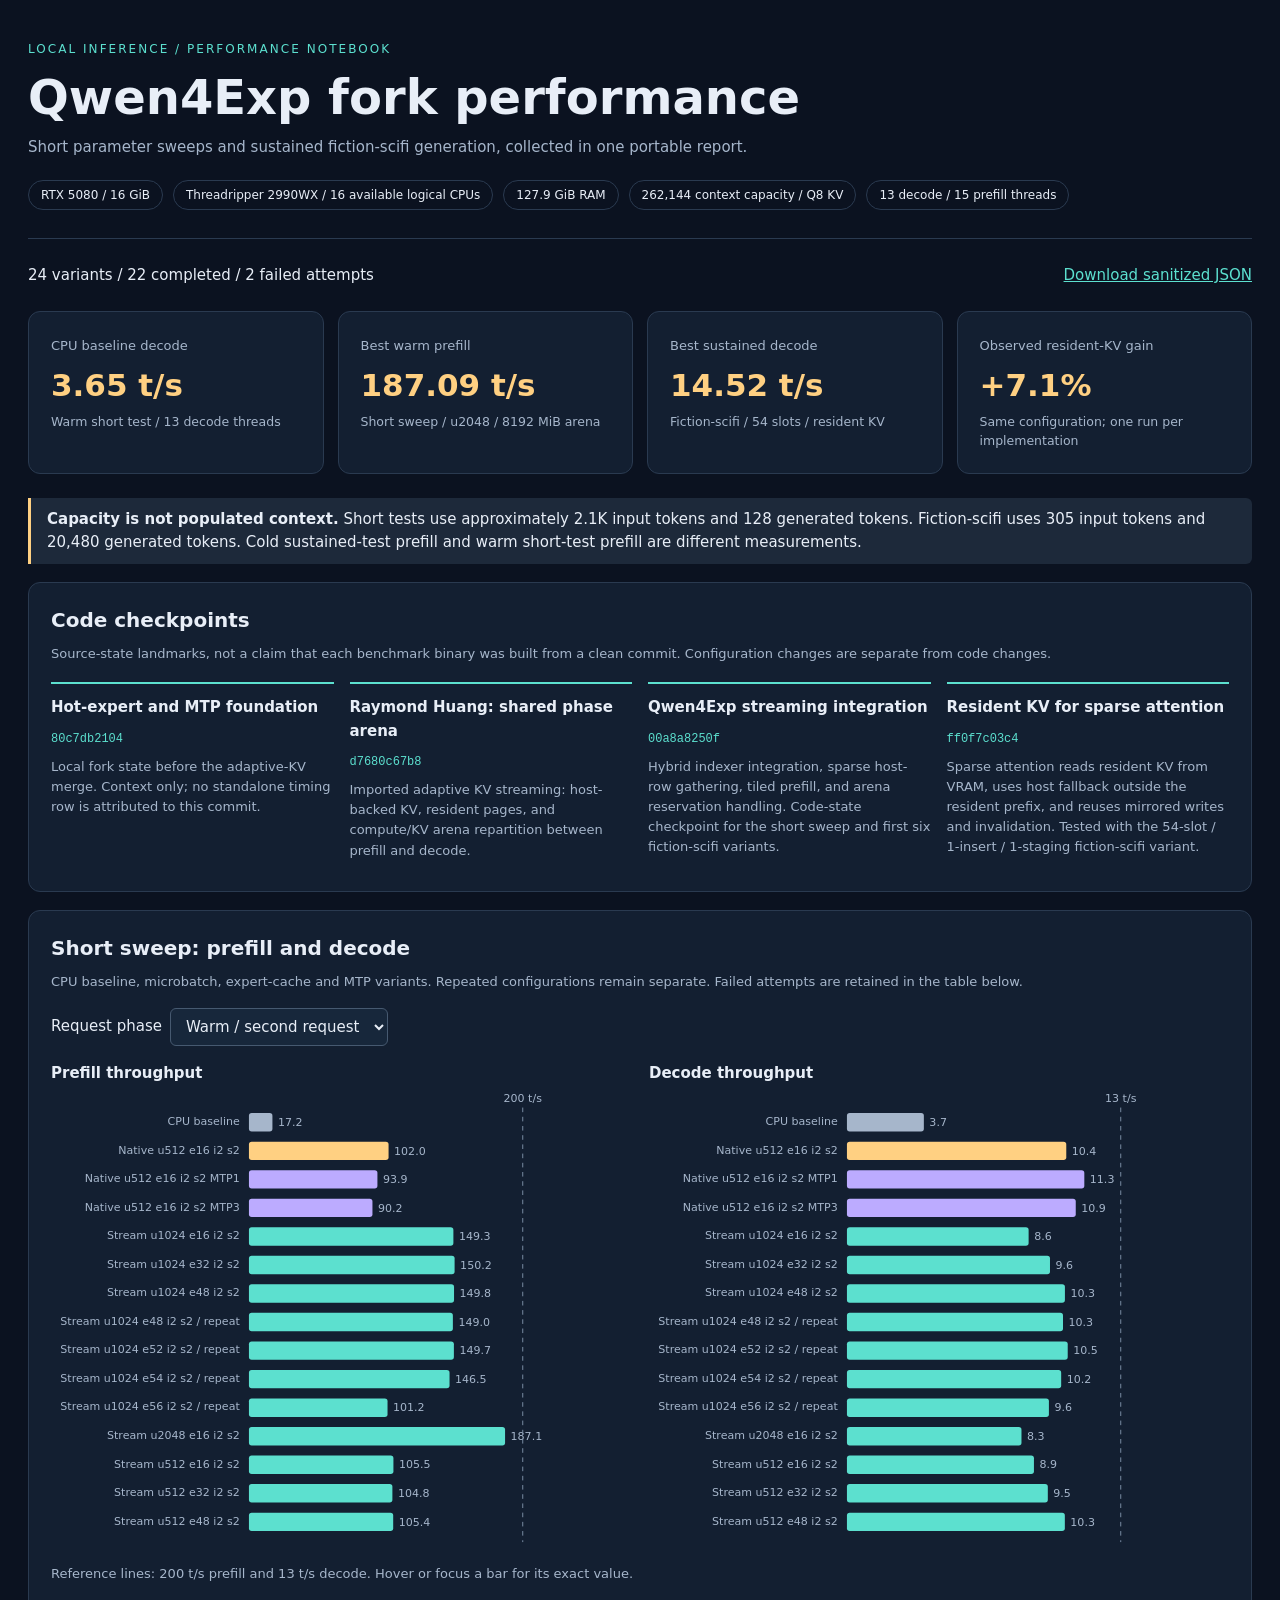
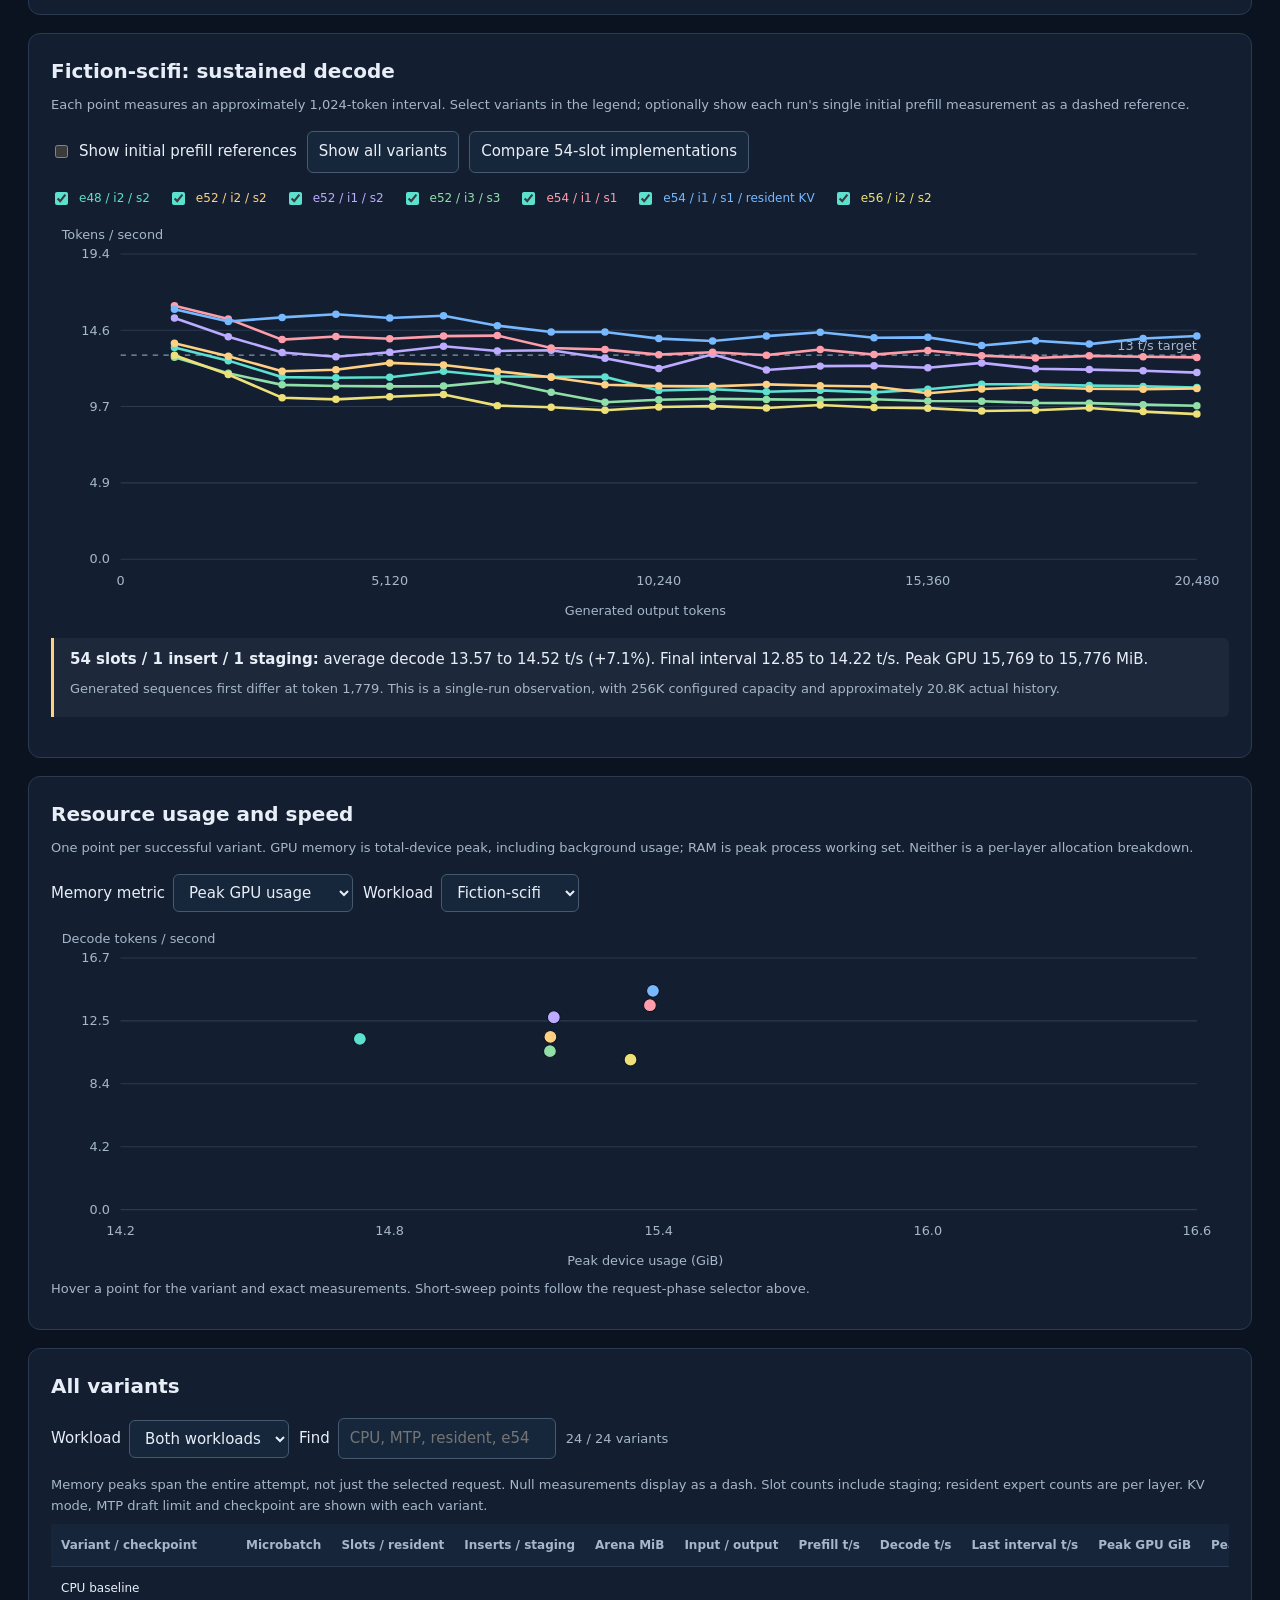
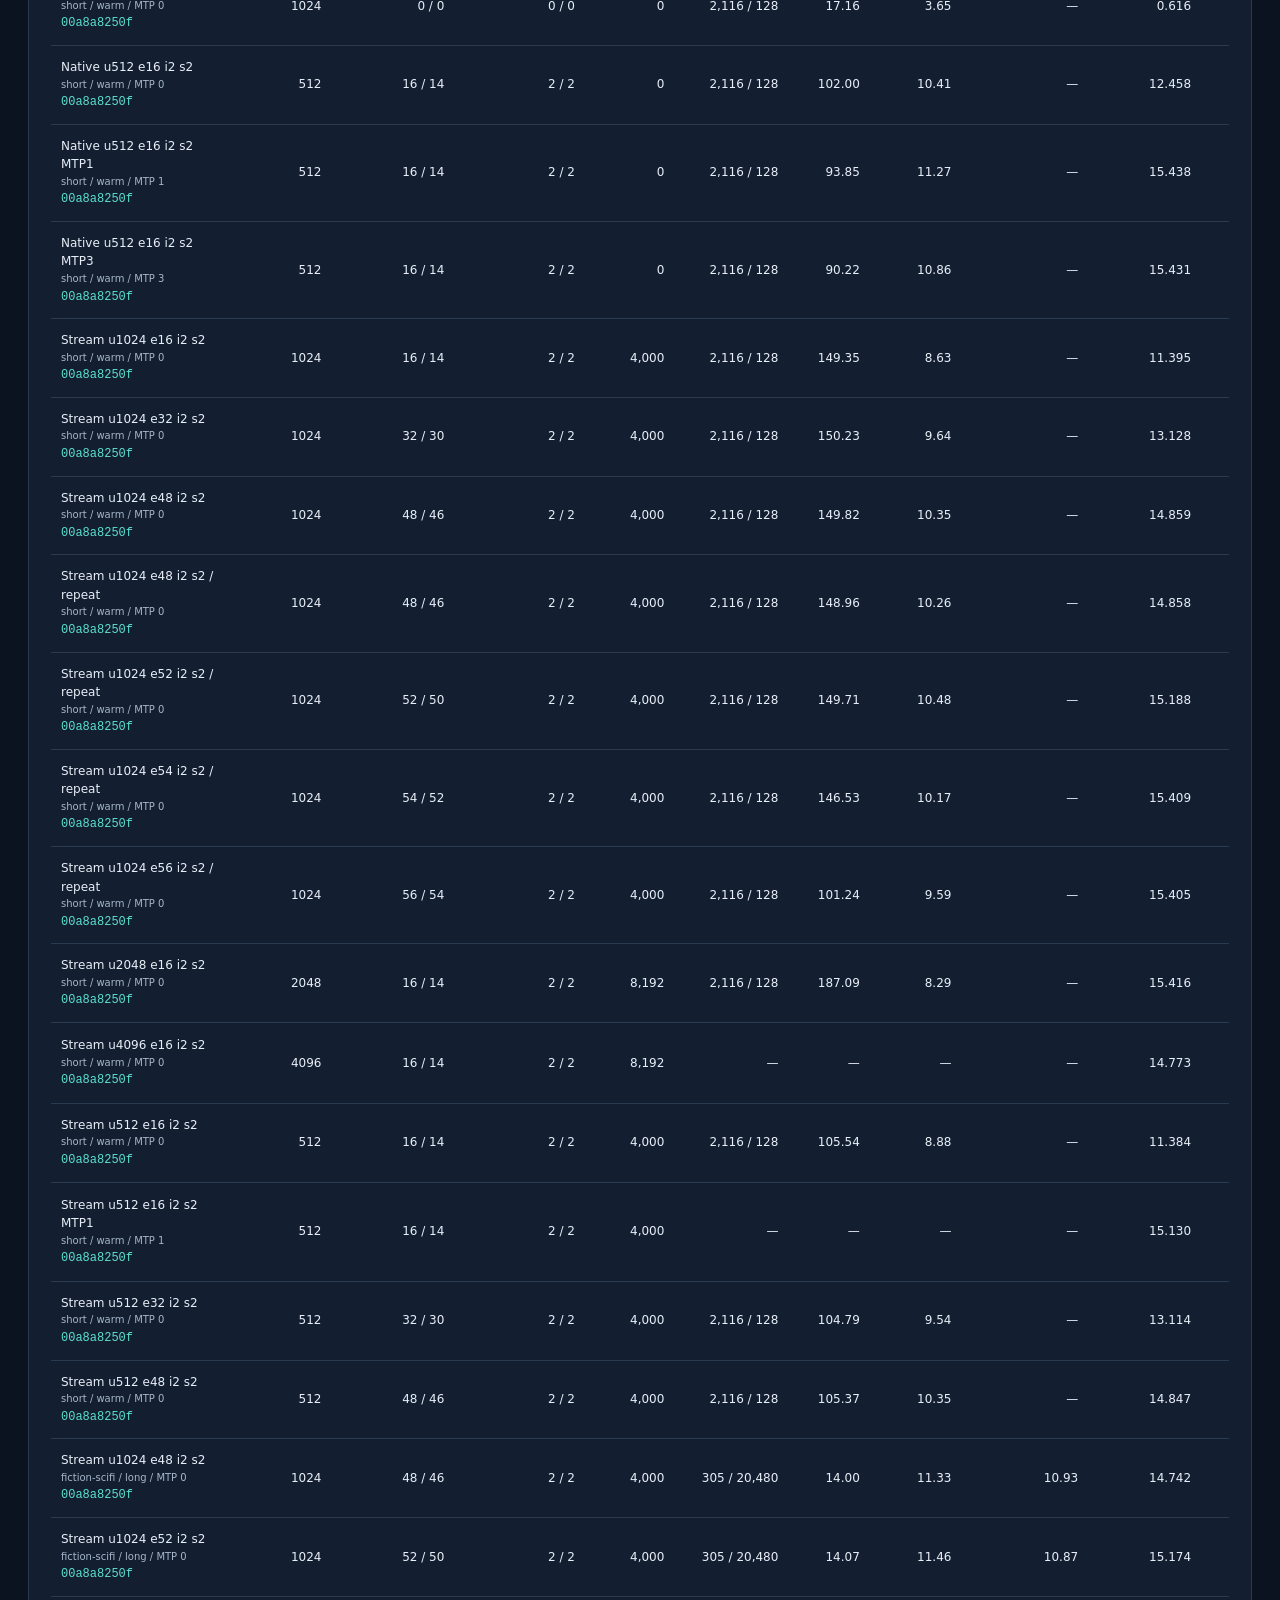
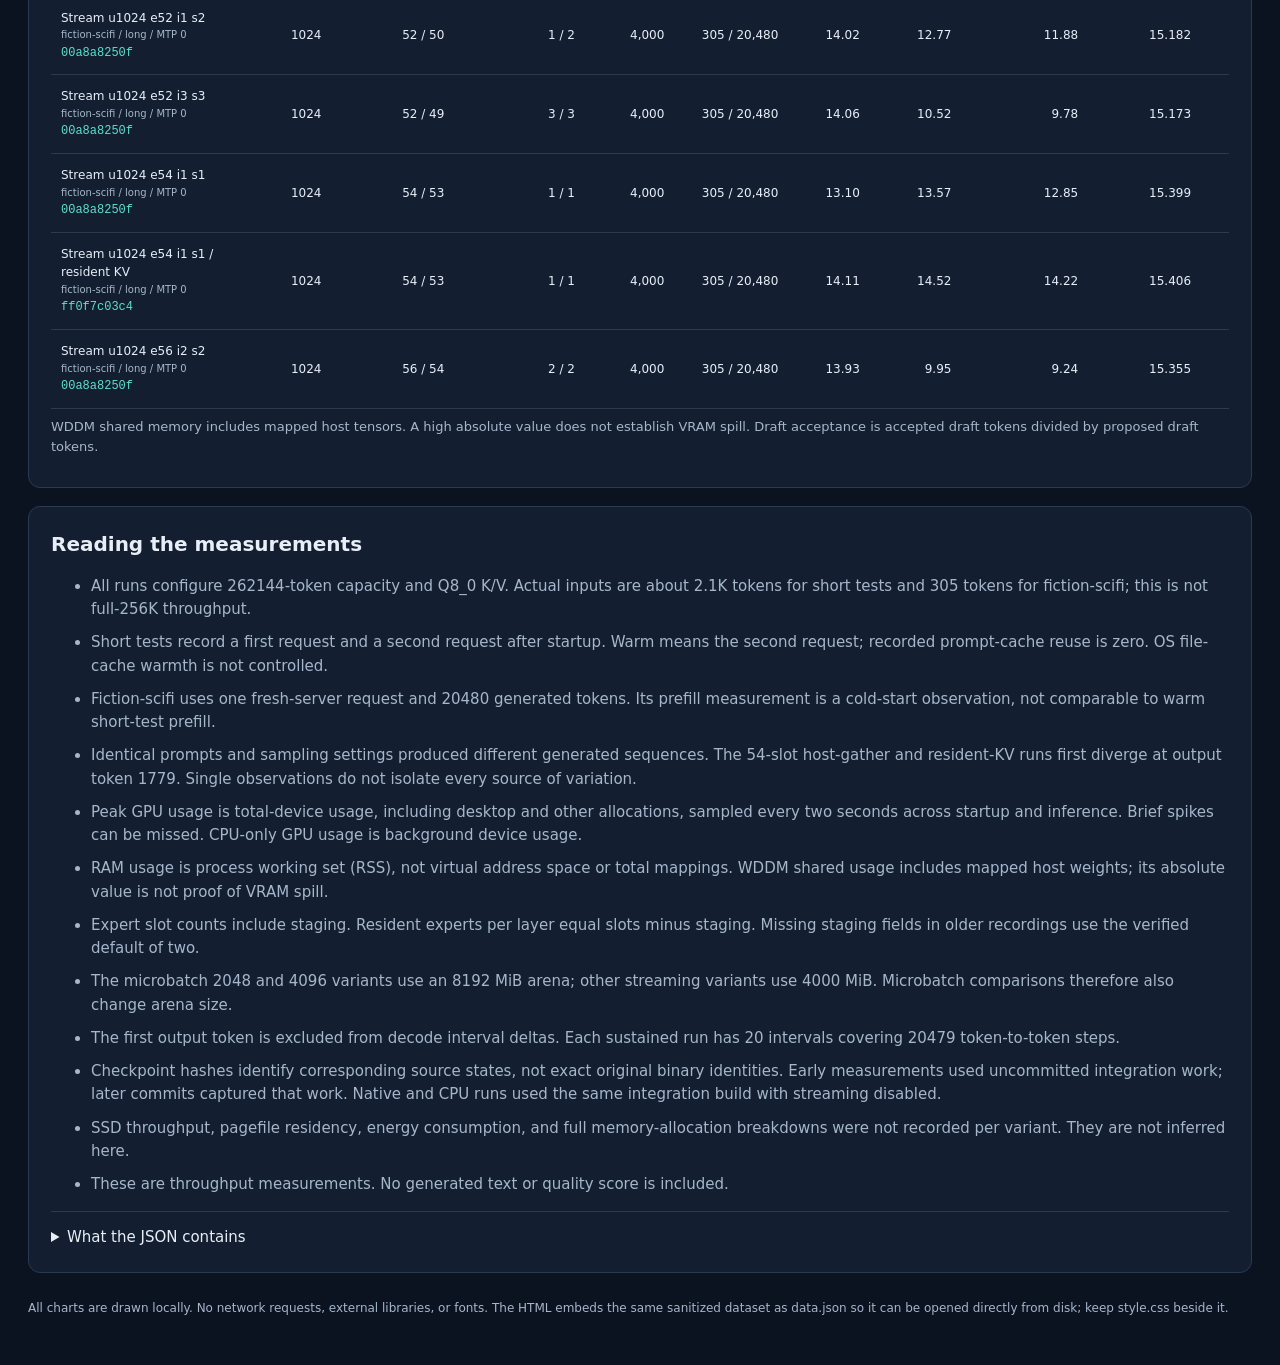
==== fork-test/index.html @ e24d3538 "docs: summarize fork features and benchmark results Document the current startup configuration and f" ====
<!doctype html>
<html lang="en"><head><meta charset="utf-8"><meta name="viewport" content="width=device-width,initial-scale=1"><title>Qwen4Exp | Fork performance</title><link rel="stylesheet" href="style.css"></head>
<body><main>
<header><div class="eyebrow">Local inference / performance notebook</div><h1>Qwen4Exp fork performance</h1><p class="muted">Short parameter sweeps and sustained fiction-scifi generation, collected in one portable report.</p><div class="pills"><span class="pill">RTX 5080 / 16 GiB</span><span class="pill">Threadripper 2990WX / 16 available logical CPUs</span><span class="pill">127.9 GiB RAM</span><span class="pill">262,144 context capacity / Q8 KV</span><span class="pill">13 decode / 15 prefill threads</span></div></header>
<div class="statline"><span id="counts"></span><a href="data.json" download>Download sanitized JSON</a></div>
<div class="cards" id="cards"></div>
<div class="note"><strong>Capacity is not populated context.</strong> Short tests use approximately 2.1K input tokens and 128 generated tokens. Fiction-scifi uses 305 input tokens and 20,480 generated tokens. Cold sustained-test prefill and warm short-test prefill are different measurements.</div>
<section class="panel"><h2>Code checkpoints</h2><p class="caption">Source-state landmarks, not a claim that each benchmark binary was built from a clean commit. Configuration changes are separate from code changes.</p><div class="checkpoint-grid" id="checkpoints"></div></section>
<section class="panel"><h2>Short sweep: prefill and decode</h2><p class="caption">CPU baseline, microbatch, expert-cache and MTP variants. Repeated configurations remain separate. Failed attempts are retained in the table below.</p><div class="toolbar"><label>Request phase <select id="phase"><option value="warm">Warm / second request</option><option value="cold">Cold / first request</option></select></label></div><div class="grid"><div><h3>Prefill throughput</h3><svg id="prefill" class="chart" role="img" aria-label="Short-test prefill throughput"></svg></div><div><h3>Decode throughput</h3><svg id="decode" class="chart" role="img" aria-label="Short-test decode throughput"></svg></div></div><p class="caption">Reference lines: 200 t/s prefill and 13 t/s decode. Hover or focus a bar for its exact value.</p></section>
<section class="panel"><h2>Fiction-scifi: sustained decode</h2><p class="caption">Each point measures an approximately 1,024-token interval. Select variants in the legend; optionally show each run's single initial prefill measurement as a dashed reference.</p><div class="toolbar"><label><input type="checkbox" id="prefillRefs">Show initial prefill references</label><button id="allCurves">Show all variants</button><button id="compareCurves">Compare 54-slot implementations</button></div><div class="legend" id="legend"></div><svg id="sustained" class="chart" viewBox="0 0 1100 370" role="img" aria-label="Decode speed versus generated output tokens"></svg><div class="note" id="improvement"></div></section>
<section class="panel"><h2>Resource usage and speed</h2><p class="caption">One point per successful variant. GPU memory is total-device peak, including background usage; RAM is peak process working set. Neither is a per-layer allocation breakdown.</p><div class="toolbar"><label>Memory metric <select id="memory"><option value="peak_gpu_used_mib">Peak GPU usage</option><option value="peak_process_rss_mib">Peak process RAM</option></select></label><label>Workload <select id="memorySuite"><option value="fiction-scifi">Fiction-scifi</option><option value="short">Short sweep</option></select></label></div><svg id="resources" class="chart" viewBox="0 0 1100 320" role="img" aria-label="Peak memory versus decode speed"></svg><p class="caption">Hover a point for the variant and exact measurements. Short-sweep points follow the request-phase selector above.</p></section>
<section class="panel"><h2>All variants</h2><div class="toolbar"><label>Workload <select id="suite"><option value="all">Both workloads</option><option value="short">Short sweep</option><option value="fiction-scifi">Fiction-scifi</option></select></label><label>Find <input id="search" type="search" placeholder="CPU, MTP, resident, e54..."></label><span id="visibleCount" class="caption"></span></div><p class="caption">Memory peaks span the entire attempt, not just the selected request. Null measurements display as a dash. Slot counts include staging; resident expert counts are per layer. KV mode, MTP draft limit and checkpoint are shown with each variant.</p><div class="table-wrap"><table><thead><tr><th>Variant / checkpoint</th><th>Microbatch</th><th>Slots / resident</th><th>Inserts / staging</th><th>Arena MiB</th><th>Input / output</th><th>Prefill t/s</th><th>Decode t/s</th><th>Last interval t/s</th><th>Peak GPU GiB</th><th>Peak RAM GiB</th><th>Steady shared GiB</th><th>Expert hit %</th><th>Draft accepted %</th><th>Status</th></tr></thead><tbody id="rows"></tbody></table></div><p class="caption">WDDM shared memory includes mapped host tensors. A high absolute value does not establish VRAM spill. Draft acceptance is accepted draft tokens divided by proposed draft tokens.</p></section>
<section class="panel"><h2>Reading the measurements</h2><ul id="notes"></ul><details><summary>What the JSON contains</summary><p class="caption">Hardware and source checkpoints; every recorded variant's numeric configuration; cold, warm and sustained timing summaries; peak and phase-level memory usage; expert-cache and MTP counts; and sustained decode intervals. No commands, filesystem paths, logs, prompts, model output, or raw event streams are included.</p></details></section>
<footer>All charts are drawn locally. No network requests, external libraries, or fonts. The HTML embeds the same sanitized dataset as data.json so it can be opened directly from disk; keep style.css beside it.</footer>
</main><script id="data" type="application/json">{
  "schema_version": 1,
  "title": "Qwen4Exp fork performance",
  "hardware": {
    "gpu": "NVIDIA GeForce RTX 5080",
    "gpu_vram_gib": 16,
    "cpu": "AMD Ryzen Threadripper 2990WX",
    "available_logical_cpus": 16,
    "ram_gib": 127.9,
    "os": "Windows",
    "model": "Qwen3.8-Flash-Next-176B-A6B",
    "weights": "IQ4_XS",
    "mtp_weights": "Q8_0"
  },
  "checkpoints": [
    {
      "id": "foundation",
      "title": "Hot-expert and MTP foundation",
      "hash": "80c7db2104d93b93b64ff20a397bcbacc2929a36",
      "detail": "Local fork state before the adaptive-KV merge. Context only; no standalone timing row is attributed to this commit."
    },
    {
      "id": "raymond",
      "title": "Raymond Huang: shared phase arena",
      "hash": "d7680c67b89f7cd4e3069b4bc2f26747aa588e3d",
      "detail": "Imported adaptive KV streaming: host-backed KV, resident pages, and compute/KV arena repartition between prefill and decode."
    },
    {
      "id": "integration",
      "title": "Qwen4Exp streaming integration",
      "hash": "00a8a8250fc1d2af89a8478211733c8d79d97923",
      "detail": "Hybrid indexer integration, sparse host-row gathering, tiled prefill, and arena reservation handling. Code-state checkpoint for the short sweep and first six fiction-scifi variants."
    },
    {
      "id": "resident",
      "title": "Resident KV for sparse attention",
      "hash": "ff0f7c03c471f61607aa1af47ab1b46b4d673af5",
      "detail": "Sparse attention reads resident KV from VRAM, uses host fallback outside the resident prefix, and reuses mirrored writes and invalidation. Tested with the 54-slot / 1-insert / 1-staging fiction-scifi variant."
    }
  ],
  "notes": [
    "All runs configure 262144-token capacity and Q8_0 K/V. Actual inputs are about 2.1K tokens for short tests and 305 tokens for fiction-scifi; this is not full-256K throughput.",
    "Short tests record a first request and a second request after startup. Warm means the second request; recorded prompt-cache reuse is zero. OS file-cache warmth is not controlled.",
    "Fiction-scifi uses one fresh-server request and 20480 generated tokens. Its prefill measurement is a cold-start observation, not comparable to warm short-test prefill.",
    "Identical prompts and sampling settings produced different generated sequences. The 54-slot host-gather and resident-KV runs first diverge at output token 1779. Single observations do not isolate every source of variation.",
    "Peak GPU usage is total-device usage, including desktop and other allocations, sampled every two seconds across startup and inference. Brief spikes can be missed. CPU-only GPU usage is background device usage.",
    "RAM usage is process working set (RSS), not virtual address space or total mappings. WDDM shared usage includes mapped host weights; its absolute value is not proof of VRAM spill.",
    "Expert slot counts include staging. Resident experts per layer equal slots minus staging. Missing staging fields in older recordings use the verified default of two.",
    "The microbatch 2048 and 4096 variants use an 8192 MiB arena; other streaming variants use 4000 MiB. Microbatch comparisons therefore also change arena size.",
    "The first output token is excluded from decode interval deltas. Each sustained run has 20 intervals covering 20479 token-to-token steps.",
    "Checkpoint hashes identify corresponding source states, not exact original binary identities. Early measurements used uncommitted integration work; later commits captured that work. Native and CPU runs used the same integration build with streaming disabled.",
    "SSD throughput, pagefile residency, energy consumption, and full memory-allocation breakdowns were not recorded per variant. They are not inferred here.",
    "These are throughput measurements. No generated text or quality score is included."
  ],
  "cases": [
    {
      "id": "cpu-u1024",
      "suite": "short",
      "status": "ok",
      "checkpoint": "integration",
      "config": {
        "context": 262144,
        "cache_k": "q8_0",
        "cache_v": "q8_0",
        "microbatch": 1024,
        "batch": 8138,
        "expert_slots": 0,
        "expert_inserts": 2,
        "arena_mib": 0,
        "mtp_tokens": 0,
        "cpu_only": true,
        "threads": 13,
        "threads_batch": 15,
        "checkpoints": 32,
        "kv_mode": "cpu",
        "expert_staging": 0,
        "resident_experts": 0,
        "sparse_resident_kv": false
      },
      "measurements": [
        {
          "phase": "cold",
          "cache_n": 0,
          "prompt_n": 2117,
          "prompt_ms": 123128.03,
          "prompt_per_second": 17.193485512600176,
          "predicted_n": 128,
          "predicted_ms": 35592.759,
          "predicted_per_second": 3.568141486306246
        },
        {
          "phase": "warm",
          "cache_n": 0,
          "prompt_n": 2116,
          "prompt_ms": 123329.269,
          "prompt_per_second": 17.157322160078643,
          "predicted_n": 128,
          "predicted_ms": 34775.592,
          "predicted_per_second": 3.651986715280074
        }
      ],
      "usage": {
        "peak_gpu_used_mib": 631,
        "peak_process_rss_mib": 79520.2,
        "peak_wddm_dedicated_mib": null,
        "peak_wddm_shared_mib": null,
        "memory_sampling_seconds": 2,
        "startup_seconds": 29.59,
        "elapsed_seconds": 351.16,
        "memory_samples": 168,
        "minimum_system_available_ram_mib": 43139.2,
        "steady_wddm_shared_mib": null,
        "phase_peaks": {
          "cold": {
            "gpu_used_mib": 631,
            "process_rss_mib": 76624.6
          },
          "startup": {
            "gpu_used_mib": 629,
            "process_rss_mib": 47568.0
          },
          "warm": {
            "gpu_used_mib": 631,
            "process_rss_mib": 79520.2
          }
        }
      },
      "expert_cache": null,
      "decode_intervals": []
    },
    {
      "id": "native-u512-e16-mtp0",
      "suite": "short",
      "status": "ok",
      "checkpoint": "integration",
      "config": {
        "context": 262144,
        "cache_k": "q8_0",
        "cache_v": "q8_0",
        "microbatch": 512,
        "batch": 8138,
        "expert_slots": 16,
        "expert_inserts": 2,
        "arena_mib": 0,
        "mtp_tokens": 0,
        "cpu_only": false,
        "threads": 13,
        "threads_batch": 15,
        "checkpoints": 32,
        "kv_mode": "native",
        "expert_staging": 2,
        "resident_experts": 14,
        "sparse_resident_kv": false
      },
      "measurements": [
        {
          "phase": "cold",
          "cache_n": 0,
          "prompt_n": 2117,
          "prompt_ms": 37198.232,
          "prompt_per_second": 56.91130696749243,
          "predicted_n": 128,
          "predicted_ms": 12232.739,
          "predicted_per_second": 10.381975778278274
        },
        {
          "phase": "warm",
          "cache_n": 0,
          "prompt_n": 2116,
          "prompt_ms": 20745.658,
          "prompt_per_second": 101.9972468455809,
          "predicted_n": 128,
          "predicted_ms": 12195.174,
          "predicted_per_second": 10.413955553237697
        }
      ],
      "usage": {
        "peak_gpu_used_mib": 12757,
        "peak_process_rss_mib": 63184.2,
        "peak_wddm_dedicated_mib": null,
        "peak_wddm_shared_mib": null,
        "memory_sampling_seconds": 2,
        "startup_seconds": 46.75,
        "elapsed_seconds": 134.02,
        "memory_samples": 63,
        "minimum_system_available_ram_mib": 59393.5,
        "steady_wddm_shared_mib": null,
        "phase_peaks": {
          "cold": {
            "gpu_used_mib": 12755,
            "process_rss_mib": 62805.5
          },
          "startup": {
            "gpu_used_mib": 8920,
            "process_rss_mib": 61611.6
          },
          "warm": {
            "gpu_used_mib": 12757,
            "process_rss_mib": 63184.2
          }
        }
      },
      "expert_cache": null,
      "decode_intervals": []
    },
    {
      "id": "native-u512-e16-mtp1",
      "suite": "short",
      "status": "ok",
      "checkpoint": "integration",
      "config": {
        "context": 262144,
        "cache_k": "q8_0",
        "cache_v": "q8_0",
        "microbatch": 512,
        "batch": 8138,
        "expert_slots": 16,
        "expert_inserts": 2,
        "arena_mib": 0,
        "mtp_tokens": 1,
        "cpu_only": false,
        "threads": 13,
        "threads_batch": 15,
        "checkpoints": 32,
        "kv_mode": "native",
        "expert_staging": 2,
        "resident_experts": 14,
        "sparse_resident_kv": false
      },
      "measurements": [
        {
          "phase": "cold",
          "cache_n": 0,
          "prompt_n": 2117,
          "prompt_ms": 40148.122,
          "prompt_per_second": 52.72973913947954,
          "predicted_n": 128,
          "predicted_ms": 11521.542,
          "predicted_per_second": 11.022830103817702,
          "draft_n": 67,
          "draft_n_accepted": 59
        },
        {
          "phase": "warm",
          "cache_n": 0,
          "prompt_n": 2116,
          "prompt_ms": 22546.369,
          "prompt_per_second": 93.85103206640503,
          "predicted_n": 128,
          "predicted_ms": 11268.043,
          "predicted_per_second": 11.270812509323935,
          "draft_n": 68,
          "draft_n_accepted": 58
        }
      ],
      "usage": {
        "peak_gpu_used_mib": 15809,
        "peak_process_rss_mib": 67585.2,
        "peak_wddm_dedicated_mib": null,
        "peak_wddm_shared_mib": null,
        "memory_sampling_seconds": 2,
        "startup_seconds": 56.64,
        "elapsed_seconds": 147.66,
        "memory_samples": 70,
        "minimum_system_available_ram_mib": 54964.6,
        "steady_wddm_shared_mib": null,
        "phase_peaks": {
          "cold": {
            "gpu_used_mib": 15807,
            "process_rss_mib": 67201.2
          },
          "startup": {
            "gpu_used_mib": 15764,
            "process_rss_mib": 66118.2
          },
          "warm": {
            "gpu_used_mib": 15809,
            "process_rss_mib": 67585.2
          }
        }
      },
      "expert_cache": null,
      "decode_intervals": []
    },
    {
      "id": "native-u512-e16-mtp3",
      "suite": "short",
      "status": "ok",
      "checkpoint": "integration",
      "config": {
        "context": 262144,
        "cache_k": "q8_0",
        "cache_v": "q8_0",
        "microbatch": 512,
        "batch": 8138,
        "expert_slots": 16,
        "expert_inserts": 2,
        "arena_mib": 0,
        "mtp_tokens": 3,
        "cpu_only": false,
        "threads": 13,
        "threads_batch": 15,
        "checkpoints": 32,
        "kv_mode": "native",
        "expert_staging": 2,
        "resident_experts": 14,
        "sparse_resident_kv": false
      },
      "measurements": [
        {
          "phase": "cold",
          "cache_n": 0,
          "prompt_n": 2117,
          "prompt_ms": 40012.828,
          "prompt_per_second": 52.90803239401124,
          "predicted_n": 128,
          "predicted_ms": 11146.289,
          "predicted_per_second": 11.393926714083943,
          "draft_n": 116,
          "draft_n_accepted": 88
        },
        {
          "phase": "warm",
          "cache_n": 0,
          "prompt_n": 2116,
          "prompt_ms": 23453.579,
          "prompt_per_second": 90.22077184893614,
          "predicted_n": 128,
          "predicted_ms": 11690.034,
          "predicted_per_second": 10.863954715615026,
          "draft_n": 125,
          "draft_n_accepted": 85
        }
      ],
      "usage": {
        "peak_gpu_used_mib": 15801,
        "peak_process_rss_mib": 67879.9,
        "peak_wddm_dedicated_mib": null,
        "peak_wddm_shared_mib": null,
        "memory_sampling_seconds": 2,
        "startup_seconds": 63.78,
        "elapsed_seconds": 157.52,
        "memory_samples": 74,
        "minimum_system_available_ram_mib": 54711.5,
        "steady_wddm_shared_mib": null,
        "phase_peaks": {
          "cold": {
            "gpu_used_mib": 15801,
            "process_rss_mib": 67475.3
          },
          "startup": {
            "gpu_used_mib": 15755,
            "process_rss_mib": 65899.0
          },
          "warm": {
            "gpu_used_mib": 15801,
            "process_rss_mib": 67879.9
          }
        }
      },
      "expert_cache": null,
      "decode_intervals": []
    },
    {
      "id": "stream-u1024-e16",
      "suite": "short",
      "status": "ok",
      "checkpoint": "integration",
      "config": {
        "context": 262144,
        "cache_k": "q8_0",
        "cache_v": "q8_0",
        "microbatch": 1024,
        "batch": 8138,
        "expert_slots": 16,
        "expert_inserts": 2,
        "arena_mib": 4000,
        "mtp_tokens": 0,
        "cpu_only": false,
        "threads": 13,
        "threads_batch": 15,
        "checkpoints": 32,
        "kv_mode": "streaming",
        "expert_staging": 2,
        "resident_experts": 14,
        "sparse_resident_kv": false
      },
      "measurements": [
        {
          "phase": "cold",
          "cache_n": 0,
          "prompt_n": 2117,
          "prompt_ms": 29776.088,
          "prompt_per_second": 71.09731808960264,
          "predicted_n": 128,
          "predicted_ms": 14364.241,
          "predicted_per_second": 8.841399973726423
        },
        {
          "phase": "warm",
          "cache_n": 0,
          "prompt_n": 2116,
          "prompt_ms": 14168.5,
          "prompt_per_second": 149.34537883332746,
          "predicted_n": 128,
          "predicted_ms": 14722.147,
          "predicted_per_second": 8.626459170663082
        }
      ],
      "usage": {
        "peak_gpu_used_mib": 11668,
        "peak_process_rss_mib": 66724.3,
        "peak_wddm_dedicated_mib": null,
        "peak_wddm_shared_mib": null,
        "memory_sampling_seconds": 2,
        "startup_seconds": 49.67,
        "elapsed_seconds": 128.19,
        "memory_samples": 60,
        "minimum_system_available_ram_mib": 55902.4,
        "steady_wddm_shared_mib": null,
        "phase_peaks": {
          "cold": {
            "gpu_used_mib": 11666,
            "process_rss_mib": 66288.3
          },
          "startup": {
            "gpu_used_mib": 11532,
            "process_rss_mib": 65851.7
          },
          "warm": {
            "gpu_used_mib": 11668,
            "process_rss_mib": 66724.3
          }
        }
      },
      "expert_cache": null,
      "decode_intervals": []
    },
    {
      "id": "stream-u1024-e32",
      "suite": "short",
      "status": "ok",
      "checkpoint": "integration",
      "config": {
        "context": 262144,
        "cache_k": "q8_0",
        "cache_v": "q8_0",
        "microbatch": 1024,
        "batch": 8138,
        "expert_slots": 32,
        "expert_inserts": 2,
        "arena_mib": 4000,
        "mtp_tokens": 0,
        "cpu_only": false,
        "threads": 13,
        "threads_batch": 15,
        "checkpoints": 32,
        "kv_mode": "streaming",
        "expert_staging": 2,
        "resident_experts": 30,
        "sparse_resident_kv": false
      },
      "measurements": [
        {
          "phase": "cold",
          "cache_n": 0,
          "prompt_n": 2117,
          "prompt_ms": 29675.725,
          "prompt_per_second": 71.33776849596767,
          "predicted_n": 128,
          "predicted_ms": 13719.069,
          "predicted_per_second": 9.257187933087879
        },
        {
          "phase": "warm",
          "cache_n": 0,
          "prompt_n": 2116,
          "prompt_ms": 14085.149,
          "prompt_per_second": 150.22915270544885,
          "predicted_n": 128,
          "predicted_ms": 13173.091,
          "predicted_per_second": 9.6408656100531
        }
      ],
      "usage": {
        "peak_gpu_used_mib": 13443,
        "peak_process_rss_mib": 66774.8,
        "peak_wddm_dedicated_mib": null,
        "peak_wddm_shared_mib": null,
        "memory_sampling_seconds": 2,
        "startup_seconds": 59.94,
        "elapsed_seconds": 138.44,
        "memory_samples": 64,
        "minimum_system_available_ram_mib": 55804.4,
        "steady_wddm_shared_mib": null,
        "phase_peaks": {
          "cold": {
            "gpu_used_mib": 13443,
            "process_rss_mib": 66288.6
          },
          "startup": {
            "gpu_used_mib": 13306,
            "process_rss_mib": 65852.7
          },
          "warm": {
            "gpu_used_mib": 13442,
            "process_rss_mib": 66774.8
          }
        }
      },
      "expert_cache": null,
      "decode_intervals": []
    },
    {
      "id": "stream-u1024-e48",
      "suite": "short",
      "status": "ok",
      "checkpoint": "integration",
      "config": {
        "context": 262144,
        "cache_k": "q8_0",
        "cache_v": "q8_0",
        "microbatch": 1024,
        "batch": 8138,
        "expert_slots": 48,
        "expert_inserts": 2,
        "arena_mib": 4000,
        "mtp_tokens": 0,
        "cpu_only": false,
        "threads": 13,
        "threads_batch": 15,
        "checkpoints": 32,
        "kv_mode": "streaming",
        "expert_staging": 2,
        "resident_experts": 46,
        "sparse_resident_kv": false
      },
      "measurements": [
        {
          "phase": "cold",
          "cache_n": 0,
          "prompt_n": 2117,
          "prompt_ms": 29861.16,
          "prompt_per_second": 70.89476765135714,
          "predicted_n": 128,
          "predicted_ms": 12921.628,
          "predicted_per_second": 9.828482912524644
        },
        {
          "phase": "warm",
          "cache_n": 0,
          "prompt_n": 2116,
          "prompt_ms": 14123.825,
          "prompt_per_second": 149.81777245186768,
          "predicted_n": 128,
          "predicted_ms": 12270.723,
          "predicted_per_second": 10.349838391755727
        }
      ],
      "usage": {
        "peak_gpu_used_mib": 15216,
        "peak_process_rss_mib": 66723.0,
        "peak_wddm_dedicated_mib": null,
        "peak_wddm_shared_mib": null,
        "memory_sampling_seconds": 2,
        "startup_seconds": 59.61,
        "elapsed_seconds": 136.78,
        "memory_samples": 63,
        "minimum_system_available_ram_mib": 55918.4,
        "steady_wddm_shared_mib": null,
        "phase_peaks": {
          "cold": {
            "gpu_used_mib": 15214,
            "process_rss_mib": 66289.1
          },
          "startup": {
            "gpu_used_mib": 15046,
            "process_rss_mib": 65707.6
          },
          "warm": {
            "gpu_used_mib": 15216,
            "process_rss_mib": 66723.0
          }
        }
      },
      "expert_cache": null,
      "decode_intervals": []
    },
    {
      "id": "stream-u1024-e48-search",
      "suite": "short",
      "status": "ok",
      "checkpoint": "integration",
      "config": {
        "context": 262144,
        "cache_k": "q8_0",
        "cache_v": "q8_0",
        "microbatch": 1024,
        "batch": 8138,
        "expert_slots": 48,
        "expert_inserts": 2,
        "arena_mib": 4000,
        "mtp_tokens": 0,
        "cpu_only": false,
        "threads": 13,
        "threads_batch": 15,
        "checkpoints": 32,
        "kv_mode": "streaming",
        "expert_staging": 2,
        "resident_experts": 46,
        "sparse_resident_kv": false
      },
      "measurements": [
        {
          "phase": "cold",
          "cache_n": 0,
          "prompt_n": 2117,
          "prompt_ms": 30013.993,
          "prompt_per_second": 70.53376736644138,
          "predicted_n": 128,
          "predicted_ms": 12775.932,
          "predicted_per_second": 9.940566371204856
        },
        {
          "phase": "warm",
          "cache_n": 0,
          "prompt_n": 2116,
          "prompt_ms": 14204.694,
          "prompt_per_second": 148.96484218526638,
          "predicted_n": 128,
          "predicted_ms": 12379.874,
          "predicted_per_second": 10.258585830518145
        }
      ],
      "usage": {
        "peak_gpu_used_mib": 15215,
        "peak_process_rss_mib": 66821.1,
        "peak_wddm_dedicated_mib": 14937.75,
        "peak_wddm_shared_mib": 60894.0,
        "memory_sampling_seconds": 2,
        "startup_seconds": 97.92,
        "elapsed_seconds": 172.95,
        "memory_samples": 82,
        "minimum_system_available_ram_mib": 55261.8,
        "steady_wddm_shared_mib": 60894.0,
        "phase_peaks": {
          "cold": {
            "gpu_used_mib": 15210,
            "process_rss_mib": 66288.2
          },
          "startup": {
            "gpu_used_mib": 15077,
            "process_rss_mib": 65853.1
          },
          "warm": {
            "gpu_used_mib": 15215,
            "process_rss_mib": 66821.1
          }
        }
      },
      "expert_cache": null,
      "decode_intervals": []
    },
    {
      "id": "stream-u1024-e52-search",
      "suite": "short",
      "status": "ok",
      "checkpoint": "integration",
      "config": {
        "context": 262144,
        "cache_k": "q8_0",
        "cache_v": "q8_0",
        "microbatch": 1024,
        "batch": 8138,
        "expert_slots": 52,
        "expert_inserts": 2,
        "arena_mib": 4000,
        "mtp_tokens": 0,
        "cpu_only": false,
        "threads": 13,
        "threads_batch": 15,
        "checkpoints": 32,
        "kv_mode": "streaming",
        "expert_staging": 2,
        "resident_experts": 50,
        "sparse_resident_kv": false
      },
      "measurements": [
        {
          "phase": "cold",
          "cache_n": 0,
          "prompt_n": 2117,
          "prompt_ms": 29917.957,
          "prompt_per_second": 70.76017924619653,
          "predicted_n": 128,
          "predicted_ms": 12301.293,
          "predicted_per_second": 10.32411796060788
        },
        {
          "phase": "warm",
          "cache_n": 0,
          "prompt_n": 2116,
          "prompt_ms": 14134.181,
          "prompt_per_second": 149.70800218279362,
          "predicted_n": 128,
          "predicted_ms": 12115.03,
          "predicted_per_second": 10.482846513793197
        }
      ],
      "usage": {
        "peak_gpu_used_mib": 15552,
        "peak_process_rss_mib": 66721.4,
        "peak_wddm_dedicated_mib": 15379.75390625,
        "peak_wddm_shared_mib": 60894.0,
        "memory_sampling_seconds": 2,
        "startup_seconds": 48.88,
        "elapsed_seconds": 122.81,
        "memory_samples": 58,
        "minimum_system_available_ram_mib": 55511.1,
        "steady_wddm_shared_mib": 60894.0,
        "phase_peaks": {
          "cold": {
            "gpu_used_mib": 15550,
            "process_rss_mib": 66348.2
          },
          "startup": {
            "gpu_used_mib": 15382,
            "process_rss_mib": 65726.2
          },
          "warm": {
            "gpu_used_mib": 15552,
            "process_rss_mib": 66721.4
          }
        }
      },
      "expert_cache": null,
      "decode_intervals": []
    },
    {
      "id": "stream-u1024-e54-search",
      "suite": "short",
      "status": "ok",
      "checkpoint": "integration",
      "config": {
        "context": 262144,
        "cache_k": "q8_0",
        "cache_v": "q8_0",
        "microbatch": 1024,
        "batch": 8138,
        "expert_slots": 54,
        "expert_inserts": 2,
        "arena_mib": 4000,
        "mtp_tokens": 0,
        "cpu_only": false,
        "threads": 13,
        "threads_batch": 15,
        "checkpoints": 32,
        "kv_mode": "streaming",
        "expert_staging": 2,
        "resident_experts": 52,
        "sparse_resident_kv": false
      },
      "measurements": [
        {
          "phase": "cold",
          "cache_n": 0,
          "prompt_n": 2117,
          "prompt_ms": 31775.189,
          "prompt_per_second": 66.6243086705165,
          "predicted_n": 128,
          "predicted_ms": 13013.789,
          "predicted_per_second": 9.758879600706603
        },
        {
          "phase": "warm",
          "cache_n": 0,
          "prompt_n": 2116,
          "prompt_ms": 14440.428,
          "prompt_per_second": 146.53305289843212,
          "predicted_n": 128,
          "predicted_ms": 12485.517,
          "predicted_per_second": 10.171785437479281
        }
      ],
      "usage": {
        "peak_gpu_used_mib": 15779,
        "peak_process_rss_mib": 66821.8,
        "peak_wddm_dedicated_mib": 15537.8828125,
        "peak_wddm_shared_mib": 60958.0,
        "memory_sampling_seconds": 2,
        "startup_seconds": 61.88,
        "elapsed_seconds": 141.0,
        "memory_samples": 65,
        "minimum_system_available_ram_mib": 55197.6,
        "steady_wddm_shared_mib": 60958.0,
        "phase_peaks": {
          "cold": {
            "gpu_used_mib": 15774,
            "process_rss_mib": 66386.3
          },
          "startup": {
            "gpu_used_mib": 15182,
            "process_rss_mib": 64886.1
          },
          "warm": {
            "gpu_used_mib": 15779,
            "process_rss_mib": 66821.8
          }
        }
      },
      "expert_cache": null,
      "decode_intervals": []
    },
    {
      "id": "stream-u1024-e56-search",
      "suite": "short",
      "status": "ok",
      "checkpoint": "integration",
      "config": {
        "context": 262144,
        "cache_k": "q8_0",
        "cache_v": "q8_0",
        "microbatch": 1024,
        "batch": 8138,
        "expert_slots": 56,
        "expert_inserts": 2,
        "arena_mib": 4000,
        "mtp_tokens": 0,
        "cpu_only": false,
        "threads": 13,
        "threads_batch": 15,
        "checkpoints": 32,
        "kv_mode": "streaming",
        "expert_staging": 2,
        "resident_experts": 54,
        "sparse_resident_kv": false
      },
      "measurements": [
        {
          "phase": "cold",
          "cache_n": 0,
          "prompt_n": 2117,
          "prompt_ms": 36519.414,
          "prompt_per_second": 57.969166756071175,
          "predicted_n": 128,
          "predicted_ms": 14081.557,
          "predicted_per_second": 9.018889033364704
        },
        {
          "phase": "warm",
          "cache_n": 0,
          "prompt_n": 2116,
          "prompt_ms": 20901.018,
          "prompt_per_second": 101.23908797169592,
          "predicted_n": 128,
          "predicted_ms": 13243.463,
          "predicted_per_second": 9.58963678910871
        }
      ],
      "usage": {
        "peak_gpu_used_mib": 15775,
        "peak_process_rss_mib": 67036.8,
        "peak_wddm_dedicated_mib": 15568.265625,
        "peak_wddm_shared_mib": 61150.0,
        "memory_sampling_seconds": 2,
        "startup_seconds": 65.66,
        "elapsed_seconds": 158.2,
        "memory_samples": 73,
        "minimum_system_available_ram_mib": 54992.5,
        "steady_wddm_shared_mib": 61150.0,
        "phase_peaks": {
          "cold": {
            "gpu_used_mib": 15773,
            "process_rss_mib": 66602.9
          },
          "startup": {
            "gpu_used_mib": 15735,
            "process_rss_mib": 65880.6
          },
          "warm": {
            "gpu_used_mib": 15775,
            "process_rss_mib": 67036.8
          }
        }
      },
      "expert_cache": null,
      "decode_intervals": []
    },
    {
      "id": "stream-u2048-e16",
      "suite": "short",
      "status": "ok",
      "checkpoint": "integration",
      "config": {
        "context": 262144,
        "cache_k": "q8_0",
        "cache_v": "q8_0",
        "microbatch": 2048,
        "batch": 8138,
        "expert_slots": 16,
        "expert_inserts": 2,
        "arena_mib": 8192,
        "mtp_tokens": 0,
        "cpu_only": false,
        "threads": 13,
        "threads_batch": 15,
        "checkpoints": 32,
        "kv_mode": "streaming",
        "expert_staging": 2,
        "resident_experts": 14,
        "sparse_resident_kv": false
      },
      "measurements": [
        {
          "phase": "cold",
          "cache_n": 0,
          "prompt_n": 2117,
          "prompt_ms": 26837.188,
          "prompt_per_second": 78.88307821221807,
          "predicted_n": 128,
          "predicted_ms": 15314.085,
          "predicted_per_second": 8.293019138916886
        },
        {
          "phase": "warm",
          "cache_n": 0,
          "prompt_n": 2116,
          "prompt_ms": 11309.807,
          "prompt_per_second": 187.09426252808734,
          "predicted_n": 128,
          "predicted_ms": 15324.592,
          "predicted_per_second": 8.287333196211684
        }
      ],
      "usage": {
        "peak_gpu_used_mib": 15786,
        "peak_process_rss_mib": 67654.4,
        "peak_wddm_dedicated_mib": null,
        "peak_wddm_shared_mib": null,
        "memory_sampling_seconds": 2,
        "startup_seconds": 46.62,
        "elapsed_seconds": 120.72,
        "memory_samples": 57,
        "minimum_system_available_ram_mib": 54882.6,
        "steady_wddm_shared_mib": null,
        "phase_peaks": {
          "cold": {
            "gpu_used_mib": 15784,
            "process_rss_mib": 67222.0
          },
          "startup": {
            "gpu_used_mib": 15690,
            "process_rss_mib": 66112.1
          },
          "warm": {
            "gpu_used_mib": 15786,
            "process_rss_mib": 67654.4
          }
        }
      },
      "expert_cache": null,
      "decode_intervals": []
    },
    {
      "id": "stream-u4096-e16",
      "suite": "short",
      "status": "failed",
      "checkpoint": "integration",
      "config": {
        "context": 262144,
        "cache_k": "q8_0",
        "cache_v": "q8_0",
        "microbatch": 4096,
        "batch": 8138,
        "expert_slots": 16,
        "expert_inserts": 2,
        "arena_mib": 8192,
        "mtp_tokens": 0,
        "cpu_only": false,
        "threads": 13,
        "threads_batch": 15,
        "checkpoints": 32,
        "kv_mode": "streaming",
        "expert_staging": 2,
        "resident_experts": 14,
        "sparse_resident_kv": false
      },
      "measurements": [],
      "failure": "Prefill workspace exceeds the 8192 MiB arena.",
      "usage": {
        "peak_gpu_used_mib": 15128,
        "peak_process_rss_mib": 64541.7,
        "peak_wddm_dedicated_mib": null,
        "peak_wddm_shared_mib": null,
        "memory_sampling_seconds": 2,
        "startup_seconds": null,
        "elapsed_seconds": 69.75,
        "memory_samples": 33,
        "minimum_system_available_ram_mib": 57996.1,
        "steady_wddm_shared_mib": null,
        "phase_peaks": {
          "startup": {
            "gpu_used_mib": 15128,
            "process_rss_mib": 64541.7
          }
        }
      },
      "expert_cache": null,
      "decode_intervals": []
    },
    {
      "id": "stream-u512-e16",
      "suite": "short",
      "status": "ok",
      "checkpoint": "integration",
      "config": {
        "context": 262144,
        "cache_k": "q8_0",
        "cache_v": "q8_0",
        "microbatch": 512,
        "batch": 8138,
        "expert_slots": 16,
        "expert_inserts": 2,
        "arena_mib": 4000,
        "mtp_tokens": 0,
        "cpu_only": false,
        "threads": 13,
        "threads_batch": 15,
        "checkpoints": 32,
        "kv_mode": "streaming",
        "expert_staging": 2,
        "resident_experts": 14,
        "sparse_resident_kv": false
      },
      "measurements": [
        {
          "phase": "cold",
          "cache_n": 0,
          "prompt_n": 2117,
          "prompt_ms": 37503.985,
          "prompt_per_second": 56.4473348632152,
          "predicted_n": 128,
          "predicted_ms": 14639.394,
          "predicted_per_second": 8.675222485302328
        },
        {
          "phase": "warm",
          "cache_n": 0,
          "prompt_n": 2116,
          "prompt_ms": 20049.285,
          "prompt_per_second": 105.53992324414561,
          "predicted_n": 128,
          "predicted_ms": 14303.587,
          "predicted_per_second": 8.878891707373821
        }
      ],
      "usage": {
        "peak_gpu_used_mib": 11657,
        "peak_process_rss_mib": 66433.8,
        "peak_wddm_dedicated_mib": null,
        "peak_wddm_shared_mib": null,
        "memory_sampling_seconds": 2,
        "startup_seconds": 53.69,
        "elapsed_seconds": 147.72,
        "memory_samples": 69,
        "minimum_system_available_ram_mib": 55742.4,
        "steady_wddm_shared_mib": null,
        "phase_peaks": {
          "cold": {
            "gpu_used_mib": 11653,
            "process_rss_mib": 66030.3
          },
          "startup": {
            "gpu_used_mib": 10975,
            "process_rss_mib": 64885.5
          },
          "warm": {
            "gpu_used_mib": 11657,
            "process_rss_mib": 66433.8
          }
        }
      },
      "expert_cache": null,
      "decode_intervals": []
    },
    {
      "id": "stream-u512-e16-mtp1",
      "suite": "short",
      "status": "unsupported",
      "checkpoint": "integration",
      "config": {
        "context": 262144,
        "cache_k": "q8_0",
        "cache_v": "q8_0",
        "microbatch": 512,
        "batch": 8138,
        "expert_slots": 16,
        "expert_inserts": 2,
        "arena_mib": 4000,
        "mtp_tokens": 1,
        "cpu_only": false,
        "threads": 13,
        "threads_batch": 15,
        "checkpoints": 32,
        "kv_mode": "streaming",
        "expert_staging": 2,
        "resident_experts": 14,
        "sparse_resident_kv": false
      },
      "measurements": [],
      "failure": "Streaming KV does not support this speculative multi-token decode batch.",
      "usage": {
        "peak_gpu_used_mib": 15493,
        "peak_process_rss_mib": 69561.3,
        "peak_wddm_dedicated_mib": null,
        "peak_wddm_shared_mib": null,
        "memory_sampling_seconds": 2,
        "startup_seconds": 58.67,
        "elapsed_seconds": 103.06,
        "memory_samples": 48,
        "minimum_system_available_ram_mib": 52997.3,
        "steady_wddm_shared_mib": null,
        "phase_peaks": {
          "cold": {
            "gpu_used_mib": 15493,
            "process_rss_mib": 69561.3
          },
          "startup": {
            "gpu_used_mib": 14187,
            "process_rss_mib": 68065.2
          }
        }
      },
      "expert_cache": null,
      "decode_intervals": []
    },
    {
      "id": "stream-u512-e32",
      "suite": "short",
      "status": "ok",
      "checkpoint": "integration",
      "config": {
        "context": 262144,
        "cache_k": "q8_0",
        "cache_v": "q8_0",
        "microbatch": 512,
        "batch": 8138,
        "expert_slots": 32,
        "expert_inserts": 2,
        "arena_mib": 4000,
        "mtp_tokens": 0,
        "cpu_only": false,
        "threads": 13,
        "threads_batch": 15,
        "checkpoints": 32,
        "kv_mode": "streaming",
        "expert_staging": 2,
        "resident_experts": 30,
        "sparse_resident_kv": false
      },
      "measurements": [
        {
          "phase": "cold",
          "cache_n": 0,
          "prompt_n": 2117,
          "prompt_ms": 36678.742,
          "prompt_per_second": 57.71735573700974,
          "predicted_n": 128,
          "predicted_ms": 13568.238,
          "predicted_per_second": 9.360095245970776
        },
        {
          "phase": "warm",
          "cache_n": 0,
          "prompt_n": 2116,
          "prompt_ms": 20193.253,
          "prompt_per_second": 104.7874753017753,
          "predicted_n": 128,
          "predicted_ms": 13315.461,
          "predicted_per_second": 9.53778468503644
        }
      ],
      "usage": {
        "peak_gpu_used_mib": 13429,
        "peak_process_rss_mib": 66397.9,
        "peak_wddm_dedicated_mib": null,
        "peak_wddm_shared_mib": null,
        "memory_sampling_seconds": 2,
        "startup_seconds": 52.67,
        "elapsed_seconds": 142.11,
        "memory_samples": 67,
        "minimum_system_available_ram_mib": 56205.9,
        "steady_wddm_shared_mib": null,
        "phase_peaks": {
          "cold": {
            "gpu_used_mib": 13427,
            "process_rss_mib": 65887.2
          },
          "startup": {
            "gpu_used_mib": 13273,
            "process_rss_mib": 65072.0
          },
          "warm": {
            "gpu_used_mib": 13429,
            "process_rss_mib": 66397.9
          }
        }
      },
      "expert_cache": null,
      "decode_intervals": []
    },
    {
      "id": "stream-u512-e48",
      "suite": "short",
      "status": "ok",
      "checkpoint": "integration",
      "config": {
        "context": 262144,
        "cache_k": "q8_0",
        "cache_v": "q8_0",
        "microbatch": 512,
        "batch": 8138,
        "expert_slots": 48,
        "expert_inserts": 2,
        "arena_mib": 4000,
        "mtp_tokens": 0,
        "cpu_only": false,
        "threads": 13,
        "threads_batch": 15,
        "checkpoints": 32,
        "kv_mode": "streaming",
        "expert_staging": 2,
        "resident_experts": 46,
        "sparse_resident_kv": false
      },
      "measurements": [
        {
          "phase": "cold",
          "cache_n": 0,
          "prompt_n": 2117,
          "prompt_ms": 37465.657,
          "prompt_per_second": 56.50508144031746,
          "predicted_n": 128,
          "predicted_ms": 12554.708,
          "predicted_per_second": 10.115727104126993
        },
        {
          "phase": "warm",
          "cache_n": 0,
          "prompt_n": 2116,
          "prompt_ms": 20081.562,
          "prompt_per_second": 105.37028942270526,
          "predicted_n": 128,
          "predicted_ms": 12275.608,
          "predicted_per_second": 10.345719739502924
        }
      ],
      "usage": {
        "peak_gpu_used_mib": 15203,
        "peak_process_rss_mib": 66319.0,
        "peak_wddm_dedicated_mib": null,
        "peak_wddm_shared_mib": null,
        "memory_sampling_seconds": 2,
        "startup_seconds": 62.23,
        "elapsed_seconds": 152.38,
        "memory_samples": 71,
        "minimum_system_available_ram_mib": 56293.4,
        "steady_wddm_shared_mib": null,
        "phase_peaks": {
          "cold": {
            "gpu_used_mib": 15201,
            "process_rss_mib": 65884.6
          },
          "startup": {
            "gpu_used_mib": 15081,
            "process_rss_mib": 65453.2
          },
          "warm": {
            "gpu_used_mib": 15203,
            "process_rss_mib": 66319.0
          }
        }
      },
      "expert_cache": null,
      "decode_intervals": []
    },
    {
      "id": "stream-u1024-e48-fiction-scifi",
      "suite": "fiction-scifi",
      "status": "ok",
      "checkpoint": "integration",
      "config": {
        "context": 262144,
        "cache_k": "q8_0",
        "cache_v": "q8_0",
        "microbatch": 1024,
        "batch": 8138,
        "expert_slots": 48,
        "expert_inserts": 2,
        "arena_mib": 4000,
        "mtp_tokens": 0,
        "cpu_only": false,
        "threads": 13,
        "threads_batch": 15,
        "checkpoints": 32,
        "kv_mode": "streaming",
        "expert_staging": 2,
        "resident_experts": 46,
        "sparse_resident_kv": false
      },
      "measurements": [
        {
          "phase": "long",
          "cache_n": 0,
          "prompt_n": 305,
          "prompt_ms": 21783.305,
          "prompt_per_second": 14.001548433536602,
          "predicted_n": 20480,
          "predicted_ms": 1807161.774,
          "predicted_per_second": 11.332134341615395
        }
      ],
      "usage": {
        "peak_gpu_used_mib": 15096,
        "peak_process_rss_mib": 66231.8,
        "peak_wddm_dedicated_mib": 14920.1953125,
        "peak_wddm_shared_mib": 60894.0,
        "memory_sampling_seconds": 2,
        "startup_seconds": 46.74,
        "elapsed_seconds": 1880.97,
        "memory_samples": 907,
        "minimum_system_available_ram_mib": 56012.4,
        "steady_wddm_shared_mib": 60098.0,
        "phase_peaks": {
          "long": {
            "gpu_used_mib": 15096,
            "process_rss_mib": 66231.8
          },
          "startup": {
            "gpu_used_mib": 14940,
            "process_rss_mib": 65292.6
          }
        }
      },
      "expert_cache": {
        "steps": 20480,
        "hits": 5287657,
        "misses": 4544143,
        "hit_rate": 53.8
      },
      "decode_intervals": [
        {
          "token_start": 1,
          "token_end": 1025,
          "seconds": 75.902462,
          "tokens_per_second": 13.49099848697925
        },
        {
          "token_start": 1025,
          "token_end": 2049,
          "seconds": 80.96787400000001,
          "tokens_per_second": 12.646991323991042
        },
        {
          "token_start": 2049,
          "token_end": 3073,
          "seconds": 88.290177,
          "tokens_per_second": 11.59811923358133
        },
        {
          "token_start": 3073,
          "token_end": 4097,
          "seconds": 88.624932,
          "tokens_per_second": 11.554310698935149
        },
        {
          "token_start": 4097,
          "token_end": 5121,
          "seconds": 88.35331199999997,
          "tokens_per_second": 11.589831516446155
        },
        {
          "token_start": 5121,
          "token_end": 6145,
          "seconds": 85.53961300000002,
          "tokens_per_second": 11.971061875157185
        },
        {
          "token_start": 6145,
          "token_end": 7169,
          "seconds": 88.02940399999999,
          "tokens_per_second": 11.632476802864645
        },
        {
          "token_start": 7169,
          "token_end": 8193,
          "seconds": 88.08022200000006,
          "tokens_per_second": 11.625765430064416
        },
        {
          "token_start": 8193,
          "token_end": 9217,
          "seconds": 88.18775500000001,
          "tokens_per_second": 11.611589386757831
        },
        {
          "token_start": 9217,
          "token_end": 10241,
          "seconds": 95.33734199999995,
          "tokens_per_second": 10.740807101586707
        },
        {
          "token_start": 10241,
          "token_end": 11265,
          "seconds": 94.55962199999998,
          "tokens_per_second": 10.829146503990893
        },
        {
          "token_start": 11265,
          "token_end": 12289,
          "seconds": 95.99693900000013,
          "tokens_per_second": 10.667006788622693
        },
        {
          "token_start": 12289,
          "token_end": 13313,
          "seconds": 95.22746600000002,
          "tokens_per_second": 10.753200132407176
        },
        {
          "token_start": 13313,
          "token_end": 14337,
          "seconds": 96.39159899999993,
          "tokens_per_second": 10.62333243377362
        },
        {
          "token_start": 14337,
          "token_end": 15361,
          "seconds": 94.595321,
          "tokens_per_second": 10.825059729962755
        },
        {
          "token_start": 15361,
          "token_end": 16385,
          "seconds": 91.90144799999986,
          "tokens_per_second": 11.142370683865629
        },
        {
          "token_start": 16385,
          "token_end": 17409,
          "seconds": 91.96025400000019,
          "tokens_per_second": 11.135245450713935
        },
        {
          "token_start": 17409,
          "token_end": 18433,
          "seconds": 92.61992499999981,
          "tokens_per_second": 11.055936398134657
        },
        {
          "token_start": 18433,
          "token_end": 19457,
          "seconds": 93.04311400000006,
          "tokens_per_second": 11.00565056324318
        },
        {
          "token_start": 19457,
          "token_end": 20480,
          "seconds": 93.55299300000001,
          "tokens_per_second": 10.934978852039505
        }
      ]
    },
    {
      "id": "stream-u1024-e52-fiction-scifi",
      "suite": "fiction-scifi",
      "status": "ok",
      "checkpoint": "integration",
      "config": {
        "context": 262144,
        "cache_k": "q8_0",
        "cache_v": "q8_0",
        "microbatch": 1024,
        "batch": 8138,
        "expert_slots": 52,
        "expert_inserts": 2,
        "arena_mib": 4000,
        "mtp_tokens": 0,
        "cpu_only": false,
        "threads": 13,
        "threads_batch": 15,
        "checkpoints": 32,
        "kv_mode": "streaming",
        "expert_staging": 2,
        "resident_experts": 50,
        "sparse_resident_kv": false
      },
      "measurements": [
        {
          "phase": "long",
          "cache_n": 0,
          "prompt_n": 305,
          "prompt_ms": 21680.076,
          "prompt_per_second": 14.068216366031189,
          "predicted_n": 20480,
          "predicted_ms": 1786347.606,
          "predicted_per_second": 11.464174123342486
        }
      ],
      "usage": {
        "peak_gpu_used_mib": 15538,
        "peak_process_rss_mib": 66273.4,
        "peak_wddm_dedicated_mib": 15362.19921875,
        "peak_wddm_shared_mib": 60894.0,
        "memory_sampling_seconds": 2,
        "startup_seconds": 62.92,
        "elapsed_seconds": 1878.81,
        "memory_samples": 903,
        "minimum_system_available_ram_mib": 56163.6,
        "steady_wddm_shared_mib": 60098.0,
        "phase_peaks": {
          "long": {
            "gpu_used_mib": 15538,
            "process_rss_mib": 66273.4
          },
          "startup": {
            "gpu_used_mib": 15382,
            "process_rss_mib": 65523.3
          }
        }
      },
      "expert_cache": {
        "steps": 20480,
        "hits": 5467039,
        "misses": 4364761,
        "hit_rate": 55.6
      },
      "decode_intervals": [
        {
          "token_start": 1,
          "token_end": 1025,
          "seconds": 74.464122,
          "tokens_per_second": 13.751588986706913
        },
        {
          "token_start": 1025,
          "token_end": 2049,
          "seconds": 79.22133199999999,
          "tokens_per_second": 12.925811446846161
        },
        {
          "token_start": 2049,
          "token_end": 3073,
          "seconds": 85.54466000000001,
          "tokens_per_second": 11.970355601389963
        },
        {
          "token_start": 3073,
          "token_end": 4097,
          "seconds": 84.87176199999999,
          "tokens_per_second": 12.06526147059372
        },
        {
          "token_start": 4097,
          "token_end": 5121,
          "seconds": 81.90026799999998,
          "tokens_per_second": 12.503011589656827
        },
        {
          "token_start": 5121,
          "token_end": 6145,
          "seconds": 82.79848200000002,
          "tokens_per_second": 12.367376493689822
        },
        {
          "token_start": 6145,
          "token_end": 7169,
          "seconds": 85.522597,
          "tokens_per_second": 11.973443696991566
        },
        {
          "token_start": 7169,
          "token_end": 8193,
          "seconds": 88.31556000000006,
          "tokens_per_second": 11.594785788597155
        },
        {
          "token_start": 8193,
          "token_end": 9217,
          "seconds": 92.19251799999992,
          "tokens_per_second": 11.107192017469366
        },
        {
          "token_start": 9217,
          "token_end": 10241,
          "seconds": 92.89173900000006,
          "tokens_per_second": 11.023585208152895
        },
        {
          "token_start": 10241,
          "token_end": 11265,
          "seconds": 93.00956999999995,
          "tokens_per_second": 11.009619762783556
        },
        {
          "token_start": 11265,
          "token_end": 12289,
          "seconds": 91.97040899999999,
          "tokens_per_second": 11.134015942018918
        },
        {
          "token_start": 12289,
          "token_end": 13313,
          "seconds": 92.71614600000007,
          "tokens_per_second": 11.044462525437579
        },
        {
          "token_start": 13313,
          "token_end": 14337,
          "seconds": 93.10812699999987,
          "tokens_per_second": 10.997965838148602
        },
        {
          "token_start": 14337,
          "token_end": 15361,
          "seconds": 96.82785900000017,
          "tokens_per_second": 10.57546878114901
        },
        {
          "token_start": 15361,
          "token_end": 16385,
          "seconds": 94.47497699999995,
          "tokens_per_second": 10.838848894347976
        },
        {
          "token_start": 16385,
          "token_end": 17409,
          "seconds": 93.48294999999996,
          "tokens_per_second": 10.95386912800677
        },
        {
          "token_start": 17409,
          "token_end": 18433,
          "seconds": 94.325892,
          "tokens_per_second": 10.855980031442481
        },
        {
          "token_start": 18433,
          "token_end": 19457,
          "seconds": 94.59169500000006,
          "tokens_per_second": 10.825474688871992
        },
        {
          "token_start": 19457,
          "token_end": 20480,
          "seconds": 94.11694099999987,
          "tokens_per_second": 10.869456541304306
        }
      ]
    },
    {
      "id": "stream-u1024-e52-i1-fiction-scifi",
      "suite": "fiction-scifi",
      "status": "ok",
      "checkpoint": "integration",
      "config": {
        "context": 262144,
        "cache_k": "q8_0",
        "cache_v": "q8_0",
        "microbatch": 1024,
        "batch": 8138,
        "expert_slots": 52,
        "expert_inserts": 1,
        "arena_mib": 4000,
        "mtp_tokens": 0,
        "cpu_only": false,
        "threads": 13,
        "threads_batch": 15,
        "checkpoints": 32,
        "kv_mode": "streaming",
        "expert_staging": 2,
        "resident_experts": 50,
        "sparse_resident_kv": false
      },
      "measurements": [
        {
          "phase": "long",
          "cache_n": 0,
          "prompt_n": 305,
          "prompt_ms": 21752.391,
          "prompt_per_second": 14.021447113560988,
          "predicted_n": 20480,
          "predicted_ms": 1603989.457,
          "predicted_per_second": 12.767540279412199
        }
      ],
      "usage": {
        "peak_gpu_used_mib": 15546,
        "peak_process_rss_mib": 66187.4,
        "peak_wddm_dedicated_mib": 15362.19921875,
        "peak_wddm_shared_mib": 60894.0,
        "memory_sampling_seconds": 2,
        "startup_seconds": 60.05,
        "elapsed_seconds": 1693.88,
        "memory_samples": 811,
        "minimum_system_available_ram_mib": 56195.6,
        "steady_wddm_shared_mib": 60098.0,
        "phase_peaks": {
          "long": {
            "gpu_used_mib": 15546,
            "process_rss_mib": 66187.4
          },
          "startup": {
            "gpu_used_mib": 15413,
            "process_rss_mib": 65853.6
          }
        }
      },
      "expert_cache": {
        "steps": 20480,
        "hits": 5468386,
        "misses": 4363414,
        "hit_rate": 55.6
      },
      "decode_intervals": [
        {
          "token_start": 1,
          "token_end": 1025,
          "seconds": 66.657276,
          "tokens_per_second": 15.362163914408985
        },
        {
          "token_start": 1025,
          "token_end": 2049,
          "seconds": 72.24452000000001,
          "tokens_per_second": 14.174085453125025
        },
        {
          "token_start": 2049,
          "token_end": 3073,
          "seconds": 77.74649299999999,
          "tokens_per_second": 13.17101209954255
        },
        {
          "token_start": 3073,
          "token_end": 4097,
          "seconds": 79.44205200000002,
          "tokens_per_second": 12.889898664752513
        },
        {
          "token_start": 4097,
          "token_end": 5121,
          "seconds": 77.66326699999999,
          "tokens_per_second": 13.185126502597425
        },
        {
          "token_start": 5121,
          "token_end": 6145,
          "seconds": 75.51699199999997,
          "tokens_per_second": 13.559862130101799
        },
        {
          "token_start": 6145,
          "token_end": 7169,
          "seconds": 77.21094099999999,
          "tokens_per_second": 13.262369124603728
        },
        {
          "token_start": 7169,
          "token_end": 8193,
          "seconds": 76.94864199999999,
          "tokens_per_second": 13.307577279921329
        },
        {
          "token_start": 8193,
          "token_end": 9217,
          "seconds": 80.02487100000005,
          "tokens_per_second": 12.796021876748785
        },
        {
          "token_start": 9217,
          "token_end": 10241,
          "seconds": 84.339331,
          "tokens_per_second": 12.1414290089638
        },
        {
          "token_start": 10241,
          "token_end": 11265,
          "seconds": 78.47427000000002,
          "tokens_per_second": 13.048863022236457
        },
        {
          "token_start": 11265,
          "token_end": 12289,
          "seconds": 84.93765599999996,
          "tokens_per_second": 12.055901330736045
        },
        {
          "token_start": 12289,
          "token_end": 13313,
          "seconds": 83.26957500000007,
          "tokens_per_second": 12.29740874743265
        },
        {
          "token_start": 13313,
          "token_end": 14337,
          "seconds": 83.07549199999997,
          "tokens_per_second": 12.326138255070465
        },
        {
          "token_start": 14337,
          "token_end": 15361,
          "seconds": 83.93861299999989,
          "tokens_per_second": 12.199391476721223
        },
        {
          "token_start": 15361,
          "token_end": 16385,
          "seconds": 81.90486400000006,
          "tokens_per_second": 12.502309997120552
        },
        {
          "token_start": 16385,
          "token_end": 17409,
          "seconds": 84.42302600000006,
          "tokens_per_second": 12.129392282148228
        },
        {
          "token_start": 17409,
          "token_end": 18433,
          "seconds": 84.79871499999985,
          "tokens_per_second": 12.075654684154138
        },
        {
          "token_start": 18433,
          "token_end": 19457,
          "seconds": 85.29381900000013,
          "tokens_per_second": 12.005559277396154
        },
        {
          "token_start": 19457,
          "token_end": 20480,
          "seconds": 86.0790419999999,
          "tokens_per_second": 11.884425944238567
        }
      ]
    },
    {
      "id": "stream-u1024-e52-i3-s3-fiction-scifi",
      "suite": "fiction-scifi",
      "status": "ok",
      "checkpoint": "integration",
      "config": {
        "context": 262144,
        "cache_k": "q8_0",
        "cache_v": "q8_0",
        "microbatch": 1024,
        "batch": 8138,
        "expert_slots": 52,
        "expert_inserts": 3,
        "arena_mib": 4000,
        "mtp_tokens": 0,
        "cpu_only": false,
        "threads": 13,
        "threads_batch": 15,
        "checkpoints": 32,
        "kv_mode": "streaming",
        "expert_staging": 3,
        "resident_experts": 49,
        "sparse_resident_kv": false
      },
      "measurements": [
        {
          "phase": "long",
          "cache_n": 0,
          "prompt_n": 305,
          "prompt_ms": 21695.934,
          "prompt_per_second": 14.057933620188926,
          "predicted_n": 20480,
          "predicted_ms": 1946889.234,
          "predicted_per_second": 10.518831601900985
        }
      ],
      "usage": {
        "peak_gpu_used_mib": 15537,
        "peak_process_rss_mib": 66317.8,
        "peak_wddm_dedicated_mib": 15362.19921875,
        "peak_wddm_shared_mib": 60894.0,
        "memory_sampling_seconds": 2,
        "startup_seconds": 50.84,
        "elapsed_seconds": 2024.94,
        "memory_samples": 975,
        "minimum_system_available_ram_mib": 56151.1,
        "steady_wddm_shared_mib": 60098.0,
        "phase_peaks": {
          "long": {
            "gpu_used_mib": 15537,
            "process_rss_mib": 66317.8
          },
          "startup": {
            "gpu_used_mib": 15383,
            "process_rss_mib": 65810.3
          }
        }
      },
      "expert_cache": {
        "steps": 20480,
        "hits": 5333248,
        "misses": 4498552,
        "hit_rate": 54.2
      },
      "decode_intervals": [
        {
          "token_start": 1,
          "token_end": 1025,
          "seconds": 79.652447,
          "tokens_per_second": 12.855851120305193
        },
        {
          "token_start": 1025,
          "token_end": 2049,
          "seconds": 86.490518,
          "tokens_per_second": 11.839448111525936
        },
        {
          "token_start": 2049,
          "token_end": 3073,
          "seconds": 92.21976200000002,
          "tokens_per_second": 11.10391067806052
        },
        {
          "token_start": 3073,
          "token_end": 4097,
          "seconds": 92.820978,
          "tokens_per_second": 11.031988910955022
        },
        {
          "token_start": 4097,
          "token_end": 5121,
          "seconds": 93.013609,
          "tokens_per_second": 11.009141683772318
        },
        {
          "token_start": 5121,
          "token_end": 6145,
          "seconds": 92.89103799999994,
          "tokens_per_second": 11.023668397375435
        },
        {
          "token_start": 6145,
          "token_end": 7169,
          "seconds": 90.190174,
          "tokens_per_second": 11.353786721821825
        },
        {
          "token_start": 7169,
          "token_end": 8193,
          "seconds": 96.2795,
          "tokens_per_second": 10.635701265586132
        },
        {
          "token_start": 8193,
          "token_end": 9217,
          "seconds": 102.45395000000006,
          "tokens_per_second": 9.994734219617685
        },
        {
          "token_start": 9217,
          "token_end": 10241,
          "seconds": 100.79837199999997,
          "tokens_per_second": 10.158894232934637
        },
        {
          "token_start": 10241,
          "token_end": 11265,
          "seconds": 100.15209900000005,
          "tokens_per_second": 10.22444871574783
        },
        {
          "token_start": 11265,
          "token_end": 12289,
          "seconds": 100.59584299999999,
          "tokens_per_second": 10.179347073019708
        },
        {
          "token_start": 12289,
          "token_end": 13313,
          "seconds": 100.7873189999999,
          "tokens_per_second": 10.16000832406308
        },
        {
          "token_start": 13313,
          "token_end": 14337,
          "seconds": 100.55152300000005,
          "tokens_per_second": 10.183833814232724
        },
        {
          "token_start": 14337,
          "token_end": 15361,
          "seconds": 101.63331400000001,
          "tokens_per_second": 10.075436485324092
        },
        {
          "token_start": 15361,
          "token_end": 16385,
          "seconds": 101.82796900000004,
          "tokens_per_second": 10.056176216182802
        },
        {
          "token_start": 16385,
          "token_end": 17409,
          "seconds": 102.84076300000004,
          "tokens_per_second": 9.957141216464912
        },
        {
          "token_start": 17409,
          "token_end": 18433,
          "seconds": 103.0328899999999,
          "tokens_per_second": 9.938573983511489
        },
        {
          "token_start": 18433,
          "token_end": 19457,
          "seconds": 104.02113700000011,
          "tokens_per_second": 9.844153116688188
        },
        {
          "token_start": 19457,
          "token_end": 20480,
          "seconds": 104.63602899999987,
          "tokens_per_second": 9.776747166121924
        }
      ]
    },
    {
      "id": "stream-u1024-e54-i1-s1-fiction-scifi",
      "suite": "fiction-scifi",
      "status": "ok",
      "checkpoint": "integration",
      "config": {
        "context": 262144,
        "cache_k": "q8_0",
        "cache_v": "q8_0",
        "microbatch": 1024,
        "batch": 8138,
        "expert_slots": 54,
        "expert_inserts": 1,
        "arena_mib": 4000,
        "mtp_tokens": 0,
        "cpu_only": false,
        "threads": 13,
        "threads_batch": 15,
        "checkpoints": 32,
        "kv_mode": "streaming",
        "expert_staging": 1,
        "resident_experts": 53,
        "sparse_resident_kv": false
      },
      "measurements": [
        {
          "phase": "long",
          "cache_n": 0,
          "prompt_n": 305,
          "prompt_ms": 23288.562,
          "prompt_per_second": 13.09655787248693,
          "predicted_n": 20480,
          "predicted_ms": 1509581.482,
          "predicted_per_second": 13.566011668921625
        }
      ],
      "usage": {
        "peak_gpu_used_mib": 15769,
        "peak_process_rss_mib": 66187.4,
        "peak_wddm_dedicated_mib": 15584.203125,
        "peak_wddm_shared_mib": 60894.0,
        "memory_sampling_seconds": 2,
        "startup_seconds": 62.75,
        "elapsed_seconds": 1603.12,
        "memory_samples": 770,
        "minimum_system_available_ram_mib": 56297.7,
        "steady_wddm_shared_mib": 60098.0,
        "phase_peaks": {
          "long": {
            "gpu_used_mib": 15769,
            "process_rss_mib": 66187.4
          },
          "startup": {
            "gpu_used_mib": 15639,
            "process_rss_mib": 65852.2
          }
        }
      },
      "expert_cache": {
        "steps": 20480,
        "hits": 5641213,
        "misses": 4190587,
        "hit_rate": 57.4
      },
      "decode_intervals": [
        {
          "token_start": 1,
          "token_end": 1025,
          "seconds": 63.424605,
          "tokens_per_second": 16.145153761698634
        },
        {
          "token_start": 1025,
          "token_end": 2049,
          "seconds": 66.89938699999999,
          "tokens_per_second": 15.306567756741929
        },
        {
          "token_start": 2049,
          "token_end": 3073,
          "seconds": 73.218144,
          "tokens_per_second": 13.98560444252725
        },
        {
          "token_start": 3073,
          "token_end": 4097,
          "seconds": 72.17955599999998,
          "tokens_per_second": 14.186842601248479
        },
        {
          "token_start": 4097,
          "token_end": 5121,
          "seconds": 72.92400200000003,
          "tokens_per_second": 14.04201596067094
        },
        {
          "token_start": 5121,
          "token_end": 6145,
          "seconds": 72.06767300000001,
          "tokens_per_second": 14.208867268407568
        },
        {
          "token_start": 6145,
          "token_end": 7169,
          "seconds": 71.90686199999996,
          "tokens_per_second": 14.240643681544613
        },
        {
          "token_start": 7169,
          "token_end": 8193,
          "seconds": 76.09635800000007,
          "tokens_per_second": 13.456622983191904
        },
        {
          "token_start": 8193,
          "token_end": 9217,
          "seconds": 76.70597199999995,
          "tokens_per_second": 13.349677649609871
        },
        {
          "token_start": 9217,
          "token_end": 10241,
          "seconds": 78.59131700000003,
          "tokens_per_second": 13.029429192540437
        },
        {
          "token_start": 10241,
          "token_end": 11265,
          "seconds": 77.655961,
          "tokens_per_second": 13.186366980894098
        },
        {
          "token_start": 11265,
          "token_end": 12289,
          "seconds": 78.79127799999993,
          "tokens_per_second": 12.996362363864701
        },
        {
          "token_start": 12289,
          "token_end": 13313,
          "seconds": 76.63796999999997,
          "tokens_per_second": 13.36152301528864
        },
        {
          "token_start": 13313,
          "token_end": 14337,
          "seconds": 78.58514600000007,
          "tokens_per_second": 13.030452345281628
        },
        {
          "token_start": 14337,
          "token_end": 15361,
          "seconds": 77.01641000000004,
          "tokens_per_second": 13.295867724813446
        },
        {
          "token_start": 15361,
          "token_end": 16385,
          "seconds": 78.97439500000002,
          "tokens_per_second": 12.96622785144476
        },
        {
          "token_start": 16385,
          "token_end": 17409,
          "seconds": 79.87173399999993,
          "tokens_per_second": 12.820555517174585
        },
        {
          "token_start": 17409,
          "token_end": 18433,
          "seconds": 79.06059000000009,
          "tokens_per_second": 12.952091554085277
        },
        {
          "token_start": 18433,
          "token_end": 19457,
          "seconds": 79.3882629999998,
          "tokens_per_second": 12.898632131553281
        },
        {
          "token_start": 19457,
          "token_end": 20480,
          "seconds": 79.58585900000017,
          "tokens_per_second": 12.854042324277707
        }
      ]
    },
    {
      "id": "stream-u1024-e54-i1-s1-resident-fiction-scifi",
      "suite": "fiction-scifi",
      "status": "ok",
      "checkpoint": "resident",
      "config": {
        "context": 262144,
        "cache_k": "q8_0",
        "cache_v": "q8_0",
        "microbatch": 1024,
        "batch": 8138,
        "expert_slots": 54,
        "expert_inserts": 1,
        "arena_mib": 4000,
        "mtp_tokens": 0,
        "cpu_only": false,
        "threads": 13,
        "threads_batch": 15,
        "checkpoints": 32,
        "kv_mode": "streaming",
        "expert_staging": 1,
        "resident_experts": 53,
        "sparse_resident_kv": true
      },
      "measurements": [
        {
          "phase": "long",
          "cache_n": 0,
          "prompt_n": 305,
          "prompt_ms": 21615.35,
          "prompt_per_second": 14.110342881332016,
          "predicted_n": 20480,
          "predicted_ms": 1410100.597,
          "predicted_per_second": 14.523077320560837
        }
      ],
      "usage": {
        "peak_gpu_used_mib": 15776,
        "peak_process_rss_mib": 66188.2,
        "peak_wddm_dedicated_mib": 15584.203125,
        "peak_wddm_shared_mib": 60894.0,
        "memory_sampling_seconds": 2,
        "startup_seconds": 63.94,
        "elapsed_seconds": 1503.97,
        "memory_samples": 721,
        "minimum_system_available_ram_mib": 56024.0,
        "steady_wddm_shared_mib": 60098.0,
        "phase_peaks": {
          "long": {
            "gpu_used_mib": 15776,
            "process_rss_mib": 66188.2
          },
          "startup": {
            "gpu_used_mib": 15654,
            "process_rss_mib": 65853.8
          }
        }
      },
      "expert_cache": {
        "steps": 20480,
        "hits": 5605755,
        "misses": 4226045,
        "hit_rate": 57.0
      },
      "decode_intervals": [
        {
          "token_start": 1,
          "token_end": 1025,
          "seconds": 64.313651,
          "tokens_per_second": 15.921969660842299
        },
        {
          "token_start": 1025,
          "token_end": 2049,
          "seconds": 67.64521200000001,
          "tokens_per_second": 15.137804579576153
        },
        {
          "token_start": 2049,
          "token_end": 3073,
          "seconds": 66.490889,
          "tokens_per_second": 15.400606239450342
        },
        {
          "token_start": 3073,
          "token_end": 4097,
          "seconds": 65.62329000000001,
          "tokens_per_second": 15.604216125098267
        },
        {
          "token_start": 4097,
          "token_end": 5121,
          "seconds": 66.674022,
          "tokens_per_second": 15.358305518152182
        },
        {
          "token_start": 5121,
          "token_end": 6145,
          "seconds": 66.028842,
          "tokens_per_second": 15.508374355558136
        },
        {
          "token_start": 6145,
          "token_end": 7169,
          "seconds": 68.83747899999999,
          "tokens_per_second": 14.87561739441388
        },
        {
          "token_start": 7169,
          "token_end": 8193,
          "seconds": 70.77796400000004,
          "tokens_per_second": 14.467779830456829
        },
        {
          "token_start": 8193,
          "token_end": 9217,
          "seconds": 70.78561399999994,
          "tokens_per_second": 14.466216256879552
        },
        {
          "token_start": 9217,
          "token_end": 10241,
          "seconds": 72.87880000000004,
          "tokens_per_second": 14.050725313808671
        },
        {
          "token_start": 10241,
          "token_end": 11265,
          "seconds": 73.65564500000002,
          "tokens_per_second": 13.902532521438102
        },
        {
          "token_start": 11265,
          "token_end": 12289,
          "seconds": 72.06919299999997,
          "tokens_per_second": 14.208567591425652
        },
        {
          "token_start": 12289,
          "token_end": 13313,
          "seconds": 70.84254599999997,
          "tokens_per_second": 14.454590607175529
        },
        {
          "token_start": 13313,
          "token_end": 14337,
          "seconds": 72.60012100000004,
          "tokens_per_second": 14.104659687826132
        },
        {
          "token_start": 14337,
          "token_end": 15361,
          "seconds": 72.47350699999998,
          "tokens_per_second": 14.129301069975822
        },
        {
          "token_start": 15361,
          "token_end": 16385,
          "seconds": 75.25629399999988,
          "tokens_per_second": 13.60683532994598
        },
        {
          "token_start": 16385,
          "token_end": 17409,
          "seconds": 73.62127600000007,
          "tokens_per_second": 13.909022712401766
        },
        {
          "token_start": 17409,
          "token_end": 18433,
          "seconds": 74.74212199999998,
          "tokens_per_second": 13.700440562819455
        },
        {
          "token_start": 18433,
          "token_end": 19457,
          "seconds": 72.82701000000002,
          "tokens_per_second": 14.060717308042715
        },
        {
          "token_start": 19457,
          "token_end": 20480,
          "seconds": 71.95712000000012,
          "tokens_per_second": 14.216800227691136
        }
      ]
    },
    {
      "id": "stream-u1024-e56-fiction-scifi",
      "suite": "fiction-scifi",
      "status": "ok",
      "checkpoint": "integration",
      "config": {
        "context": 262144,
        "cache_k": "q8_0",
        "cache_v": "q8_0",
        "microbatch": 1024,
        "batch": 8138,
        "expert_slots": 56,
        "expert_inserts": 2,
        "arena_mib": 4000,
        "mtp_tokens": 0,
        "cpu_only": false,
        "threads": 13,
        "threads_batch": 15,
        "checkpoints": 32,
        "kv_mode": "streaming",
        "expert_staging": 2,
        "resident_experts": 54,
        "sparse_resident_kv": false
      },
      "measurements": [
        {
          "phase": "long",
          "cache_n": 0,
          "prompt_n": 305,
          "prompt_ms": 21901.36,
          "prompt_per_second": 13.926075823601822,
          "predicted_n": 20480,
          "predicted_ms": 2057267.859,
          "predicted_per_second": 9.954464563479092
        }
      ],
      "usage": {
        "peak_gpu_used_mib": 15724,
        "peak_process_rss_mib": 66492.6,
        "peak_wddm_dedicated_mib": 15550.7109375,
        "peak_wddm_shared_mib": 61150.0,
        "memory_sampling_seconds": 2,
        "startup_seconds": 65.75,
        "elapsed_seconds": 2152.77,
        "memory_samples": 1034,
        "minimum_system_available_ram_mib": 55892.5,
        "steady_wddm_shared_mib": 60354.0,
        "phase_peaks": {
          "long": {
            "gpu_used_mib": 15724,
            "process_rss_mib": 66492.6
          },
          "startup": {
            "gpu_used_mib": 15700,
            "process_rss_mib": 65901.5
          }
        }
      },
      "expert_cache": {
        "steps": 20480,
        "hits": 5694976,
        "misses": 4136824,
        "hit_rate": 57.9
      },
      "decode_intervals": [
        {
          "token_start": 1,
          "token_end": 1025,
          "seconds": 78.80820600000001,
          "tokens_per_second": 12.993570745665748
        },
        {
          "token_start": 1025,
          "token_end": 2049,
          "seconds": 87.047305,
          "tokens_per_second": 11.763718589564606
        },
        {
          "token_start": 2049,
          "token_end": 3073,
          "seconds": 99.58997000000004,
          "tokens_per_second": 10.282159940403634
        },
        {
          "token_start": 3073,
          "token_end": 4097,
          "seconds": 100.57935199999996,
          "tokens_per_second": 10.181016079721815
        },
        {
          "token_start": 4097,
          "token_end": 5121,
          "seconds": 98.955179,
          "tokens_per_second": 10.348119323800121
        },
        {
          "token_start": 5121,
          "token_end": 6145,
          "seconds": 97.60567000000005,
          "tokens_per_second": 10.491193800524083
        },
        {
          "token_start": 6145,
          "token_end": 7169,
          "seconds": 104.68950399999996,
          "tokens_per_second": 9.781305296851922
        },
        {
          "token_start": 7169,
          "token_end": 8193,
          "seconds": 105.80363,
          "tokens_per_second": 9.678306878506909
        },
        {
          "token_start": 8193,
          "token_end": 9217,
          "seconds": 107.92801100000005,
          "tokens_per_second": 9.487805718943523
        },
        {
          "token_start": 9217,
          "token_end": 10241,
          "seconds": 105.66516999999993,
          "tokens_per_second": 9.690988998550807
        },
        {
          "token_start": 10241,
          "token_end": 11265,
          "seconds": 105.04640000000013,
          "tokens_per_second": 9.748073232400145
        },
        {
          "token_start": 11265,
          "token_end": 12289,
          "seconds": 106.37429499999993,
          "tokens_per_second": 9.6263857729915
        },
        {
          "token_start": 12289,
          "token_end": 13313,
          "seconds": 104.30697699999996,
          "tokens_per_second": 9.817176467495559
        },
        {
          "token_start": 13313,
          "token_end": 14337,
          "seconds": 105.95385599999992,
          "tokens_per_second": 9.664584552732096
        },
        {
          "token_start": 14337,
          "token_end": 15361,
          "seconds": 106.43084200000018,
          "tokens_per_second": 9.621271247670842
        },
        {
          "token_start": 15361,
          "token_end": 16385,
          "seconds": 108.46686399999983,
          "tokens_per_second": 9.440671208121234
        },
        {
          "token_start": 16385,
          "token_end": 17409,
          "seconds": 108.00217400000011,
          "tokens_per_second": 9.481290626612747
        },
        {
          "token_start": 17409,
          "token_end": 18433,
          "seconds": 106.38061400000007,
          "tokens_per_second": 9.625813966443166
        },
        {
          "token_start": 18433,
          "token_end": 19457,
          "seconds": 108.9219339999999,
          "tokens_per_second": 9.401228590010172
        },
        {
          "token_start": 19457,
          "token_end": 20480,
          "seconds": 110.71190599999996,
          "tokens_per_second": 9.240198610617366
        }
      ]
    }
  ]
}</script><script>
'use strict';
const D=JSON.parse(document.getElementById('data').textContent),$=id=>document.getElementById(id),NS='http://www.w3.org/2000/svg';
const fmt=(v,n=2)=>Number.isFinite(v)?v.toLocaleString('en-US',{minimumFractionDigits:n,maximumFractionDigits:n}):'\u2014';
const esc=s=>String(s).replace(/[&<>"']/g,c=>({'&':'&amp;','<':'&lt;','>':'&gt;','"':'&quot;',"'":'&#39;'}[c]));
const checkpoint=id=>D.checkpoints.find(c=>c.id===id);
const short=D.cases.filter(c=>c.suite==='short'),long=D.cases.filter(c=>c.suite==='fiction-scifi');
const palette=['#5ce0cf','#ffd082','#bcabff','#91dfa8','#ff9eab','#77b8ff','#ede078'];
const selected=new Set(long.map(c=>c.id));
const label=c=>c.config.cpu_only?'CPU baseline':`${c.config.kv_mode==='native'?'Native':'Stream'} u${c.config.microbatch} e${c.config.expert_slots} i${c.config.expert_inserts} s${c.config.expert_staging}${c.config.mtp_tokens?' MTP'+c.config.mtp_tokens:''}${c.config.sparse_resident_kv?' / resident KV':''}${c.id.endsWith('-search')?' / repeat':''}`;
const phase=c=>c.suite==='short'?$('phase').value:'long';
const measurement=c=>c.measurements.find(m=>m.phase===phase(c));
const color=c=>c.suite==='fiction-scifi'?palette[long.indexOf(c)%palette.length]:c.config.cpu_only?'#a6b6cb':c.config.mtp_tokens?'#bcabff':c.config.kv_mode==='native'?'#ffd082':'#5ce0cf';
function el(parent,tag,attrs={},text){const node=document.createElementNS(NS,tag);for(const [k,v]of Object.entries(attrs))node.setAttribute(k,v);if(text!==undefined)node.textContent=text;parent.append(node);return node}
function title(node,text){el(node,'title',{},text);node.setAttribute('tabindex','0');node.setAttribute('aria-label',text)}
function axes(id,maxX,maxY,xLabel,yLabel,h=320,minX=0){const s=$(id);s.replaceChildren();s.setAttribute('viewBox',`0 0 1100 ${h}`);const b={l:65,t:28,w:1005,h:h-85};for(let i=0;i<=4;i++){const y=b.t+b.h*(1-i/4);el(s,'line',{x1:b.l,x2:b.l+b.w,y1:y,y2:y,class:'axis'});el(s,'text',{x:55,y:y+4,'text-anchor':'end'},fmt(maxY*i/4,maxY<25?1:0));const x=b.l+b.w*i/4;el(s,'text',{x,y:h-33,'text-anchor':'middle'},fmt(minX+(maxX-minX)*i/4,maxX<100?1:0))}el(s,'text',{x:555,y:h-5,'text-anchor':'middle'},xLabel);el(s,'text',{x:10,y:14},yLabel);return {s,x:n=>b.l+(n-minX)/(maxX-minX)*b.w,y:n=>b.t+b.h*(1-n/maxY),b}}
function bars(id,key,target){const rows=short.filter(c=>c.status==='ok'&&measurement(c));const s=$(id);s.replaceChildren();const h=rows.length*31+40,max=Math.max(target,...rows.map(c=>measurement(c)[key]))*1.16;s.setAttribute('viewBox',`0 0 630 ${h}`);const x=v=>215+v/max*345;rows.forEach((c,i)=>{const y=24+i*31,v=measurement(c)[key];el(s,'text',{x:205,y:y+13,'text-anchor':'end'},label(c));const r=el(s,'rect',{x:215,y,width:v/max*345,height:20,rx:3,fill:color(c)});title(r,`${label(c)}: ${fmt(v,3)} tokens/s, ${phase(c)} request`);el(s,'text',{x:x(v)+6,y:y+14},fmt(v,1))});el(s,'line',{x1:x(target),x2:x(target),y1:18,y2:h-15,class:'target'});el(s,'text',{x:x(target),y:12,'text-anchor':'middle'},`${target} t/s`)}
function drawLong(){const rows=long.filter(c=>selected.has(c.id)),refs=$('prefillRefs').checked;const ymax=Math.max(18,...rows.flatMap(c=>c.decode_intervals.map(i=>i.tokens_per_second)),...(refs?rows.map(c=>measurement(c).prompt_per_second):[]))*1.08;const a=axes('sustained',20480,ymax,'Generated output tokens','Tokens / second',370);el(a.s,'line',{x1:a.x(0),x2:a.x(20480),y1:a.y(13),y2:a.y(13),class:'target'});el(a.s,'text',{x:a.x(20480),y:a.y(13)-5,'text-anchor':'end'},'13 t/s target');for(const c of rows){const col=color(c);el(a.s,'polyline',{points:c.decode_intervals.map(i=>`${a.x(i.token_end)},${a.y(i.tokens_per_second)}`).join(' '),fill:'none',stroke:col,'stroke-width':2.4});for(const i of c.decode_intervals){const p=el(a.s,'circle',{cx:a.x(i.token_end),cy:a.y(i.tokens_per_second),r:3.5,fill:col});title(p,`${label(c)} | tokens ${i.token_start}-${i.token_end}: ${fmt(i.tokens_per_second,3)} t/s`)}if(refs){const p=measurement(c).prompt_per_second;const line=el(a.s,'line',{x1:a.x(0),x2:a.x(20480),y1:a.y(p),y2:a.y(p),stroke:col,'stroke-dasharray':'5 6','stroke-width':1.2});title(line,`${label(c)}: initial prefill ${fmt(p,3)} t/s, measured once`)}}}
function drawResources(){const suite=$('memorySuite').value,key=$('memory').value;const rows=D.cases.filter(c=>c.suite===suite&&c.status==='ok'&&measurement(c)&&Number.isFinite(c.usage[key]));const maxX=Math.max(1,...rows.map(c=>c.usage[key]/1024))*1.08,maxY=Math.max(13,...rows.map(c=>measurement(c).predicted_per_second))*1.15;const minX=rows.length?Math.max(0,Math.floor(Math.min(...rows.map(c=>c.usage[key]/1024))*0.97*10)/10):0;const a=axes('resources',maxX,maxY,key==='peak_gpu_used_mib'?'Peak device usage (GiB)':'Peak process working set (GiB)','Decode tokens / second',320,minX);if(!rows.length){el(a.s,'text',{x:550,y:150,'text-anchor':'middle'},'No measurements');return}rows.forEach(c=>{const p=el(a.s,'circle',{cx:a.x(c.usage[key]/1024),cy:a.y(measurement(c).predicted_per_second),r:6,fill:color(c),stroke:'#0b1220','stroke-width':1});title(p,`${label(c)}: ${fmt(c.usage[key]/1024,3)} GiB, ${fmt(measurement(c).predicted_per_second,3)} t/s`)})}
function table(){const q=$('search').value.toLowerCase(),suite=$('suite').value;const rows=D.cases.filter(c=>(suite==='all'||c.suite===suite)&&`${label(c)} ${c.id} ${c.checkpoint} ${c.suite}`.toLowerCase().includes(q));$('visibleCount').textContent=`${rows.length} / ${D.cases.length} variants`;$('rows').innerHTML=rows.map(c=>{const m=measurement(c),cfg=c.config,u=c.usage,cp=checkpoint(c.checkpoint);return `<tr><td>${esc(label(c))}<small>${esc(c.suite)} / ${esc(phase(c))} / MTP ${cfg.mtp_tokens}</small><code title="${cp.hash}">${cp.hash.slice(0,10)}</code></td><td>${cfg.microbatch}</td><td>${cfg.expert_slots} / ${cfg.resident_experts}</td><td>${cfg.expert_slots?cfg.expert_inserts:0} / ${cfg.expert_staging}</td><td>${fmt(cfg.arena_mib,0)}</td><td>${m?fmt(m.prompt_n,0)+' / '+fmt(m.predicted_n,0):'\u2014'}</td><td>${fmt(m?.prompt_per_second)}</td><td>${fmt(m?.predicted_per_second)}</td><td>${fmt(c.decode_intervals.at(-1)?.tokens_per_second)}</td><td>${fmt(u.peak_gpu_used_mib===null?null:u.peak_gpu_used_mib/1024,3)}</td><td>${fmt(u.peak_process_rss_mib===null?null:u.peak_process_rss_mib/1024,3)}</td><td>${fmt(u.steady_wddm_shared_mib===null?null:u.steady_wddm_shared_mib/1024,2)}</td><td>${fmt(c.expert_cache?.hit_rate,1)}</td><td>${fmt(m?.draft_n?100*m.draft_n_accepted/m.draft_n:null,1)}</td><td class="status ${c.status}">${c.status==='ok'?'Complete':esc(c.failure)}</td></tr>`}).join('')}
$('counts').textContent=`${D.cases.length} variants / ${D.cases.filter(c=>c.status==='ok').length} completed / ${D.cases.filter(c=>c.status!=='ok').length} failed attempts`;
const cpu=short.find(c=>c.config.cpu_only).measurements.find(m=>m.phase==='warm'),bestPP=Math.max(...short.filter(c=>c.status==='ok').map(c=>c.measurements.find(m=>m.phase==='warm').prompt_per_second)),resident=long.find(c=>c.config.sparse_resident_kv),before=long.find(c=>c.config.expert_slots===54&&!c.config.sparse_resident_kv),afterMetric=measurement(resident),beforeMetric=measurement(before),gain=100*(afterMetric.predicted_per_second/beforeMetric.predicted_per_second-1);
$('cards').innerHTML=[['CPU baseline decode',fmt(cpu.predicted_per_second)+' t/s','Warm short test / 13 decode threads'],['Best warm prefill',fmt(bestPP)+' t/s','Short sweep / u2048 / 8192 MiB arena'],['Best sustained decode',fmt(afterMetric.predicted_per_second)+' t/s','Fiction-scifi / 54 slots / resident KV'],['Observed resident-KV gain','+'+fmt(gain,1)+'%','Same configuration; one run per implementation']].map(([a,b,c])=>`<div class="card"><span class="caption">${a}</span><strong>${b}</strong><small>${c}</small></div>`).join('');
$('checkpoints').innerHTML=D.checkpoints.map(c=>`<div class="checkpoint"><h3>${esc(c.title)}</h3><code title="${c.hash}">${c.hash.slice(0,10)}</code><p>${esc(c.detail)}</p></div>`).join('');
$('improvement').innerHTML=`<strong>54 slots / 1 insert / 1 staging:</strong> average decode ${fmt(beforeMetric.predicted_per_second)} to ${fmt(afterMetric.predicted_per_second)} t/s (+${fmt(gain,1)}%). Final interval ${fmt(before.decode_intervals.at(-1).tokens_per_second)} to ${fmt(resident.decode_intervals.at(-1).tokens_per_second)} t/s. Peak GPU ${fmt(before.usage.peak_gpu_used_mib,0)} to ${fmt(resident.usage.peak_gpu_used_mib,0)} MiB.<p class="caption">Generated sequences first differ at token 1,779. This is a single-run observation, with 256K configured capacity and approximately 20.8K actual history.</p>`;
$('notes').innerHTML=D.notes.map(n=>`<li>${esc(n)}</li>`).join('');
for(const c of long){const l=document.createElement('label'),i=document.createElement('input');i.type='checkbox';i.checked=true;i.dataset.case=c.id;i.onchange=()=>{i.checked?selected.add(c.id):selected.delete(c.id);drawLong()};l.append(i);const span=document.createElement('span');span.style.color=color(c);span.textContent=`e${c.config.expert_slots} / i${c.config.expert_inserts} / s${c.config.expert_staging}${c.config.sparse_resident_kv?' / resident KV':''}`;l.append(span);$('legend').append(l)}
function selectCurves(only54){for(const input of $('legend').querySelectorAll('input')){const c=long.find(c=>c.id===input.dataset.case);input.checked=!only54||c.config.expert_slots===54;input.checked?selected.add(c.id):selected.delete(c.id)}drawLong()}
$('allCurves').onclick=()=>selectCurves(false);$('compareCurves').onclick=()=>selectCurves(true);$('prefillRefs').onchange=drawLong;$('phase').onchange=()=>{bars('prefill','prompt_per_second',200);bars('decode','predicted_per_second',13);table();drawResources()};$('memory').onchange=drawResources;$('memorySuite').onchange=drawResources;$('suite').onchange=table;$('search').oninput=table;
bars('prefill','prompt_per_second',200);bars('decode','predicted_per_second',13);drawLong();drawResources();table();
</script></body></html>
---- fork-test/style.css ----
:root{color-scheme:dark;--bg:#0b1220;--panel:#131f31;--line:#2a3a50;--text:#e8eef7;--muted:#a6b6cb;--cyan:#5ce0cf;--gold:#ffd082;--purple:#bcabff;--red:#ff9eab}
*{box-sizing:border-box}body{margin:0;background:var(--bg);color:var(--text);font:15px/1.55 system-ui,-apple-system,Segoe UI,sans-serif}main{max-width:1440px;margin:auto;padding:40px 28px 70px}a{color:var(--cyan)}header{border-bottom:1px solid var(--line);padding-bottom:28px;margin-bottom:25px}.eyebrow{font-size:12px;letter-spacing:.17em;color:var(--cyan);text-transform:uppercase}h1{font-size:clamp(30px,4vw,48px);line-height:1.12;margin:12px 0}h2{font-size:20px;margin:0 0 8px}h3{font-size:15px;margin:0 0 6px}p{margin:8px 0}.muted,.caption{color:var(--muted)}.caption{font-size:13px}.pills,.toolbar,.legend{display:flex;flex-wrap:wrap;gap:10px;align-items:center}.pills{margin-top:20px}.pill{border:1px solid var(--line);border-radius:30px;padding:5px 12px;font-size:12px}.toolbar{margin:16px 0}button,select,input{font:inherit;color:var(--text);background:#17273b;border:1px solid #465970;border-radius:6px;padding:8px 11px}button{cursor:pointer}button:hover,select:hover{border-color:var(--cyan)}input[type=checkbox]{accent-color:var(--cyan)}label{display:inline-flex;gap:8px;align-items:center}input[type=search]{width:min(340px,100%)}:focus-visible{outline:2px solid var(--cyan);outline-offset:3px}.cards{display:grid;grid-template-columns:repeat(4,1fr);gap:14px;margin:24px 0}.card,.panel{background:var(--panel);border:1px solid var(--line);border-radius:12px;padding:22px}.card strong{display:block;font-size:31px;line-height:1.3;color:var(--gold);margin:7px 0}.card small{display:block;color:var(--muted)}.grid{display:grid;grid-template-columns:1fr 1fr;gap:18px}.panel{margin-bottom:18px}.grid .panel{min-width:0}.note{border-left:3px solid var(--gold);padding:10px 16px;background:#1d293a;border-radius:0 6px 6px 0;margin:18px 0}.checkpoint-grid{display:grid;grid-template-columns:repeat(4,1fr);gap:16px;margin-top:18px}.checkpoint{border-top:2px solid var(--cyan);padding-top:12px}.checkpoint p{font-size:13px;color:var(--muted)}code{font-family:ui-monospace,Consolas,monospace;color:var(--cyan);font-size:12px;overflow-wrap:anywhere}.chart{display:block;width:100%;height:auto;min-height:220px}svg text{fill:var(--muted);font:12px system-ui,sans-serif}svg .axis{stroke:var(--line);stroke-width:1}svg .target{stroke:#8296ae;stroke-dasharray:5 5}.legend{gap:8px 18px;font-size:12px;margin:16px 0}.legend label{cursor:pointer}.swatch{display:inline-block;width:10px;height:10px;border-radius:50%;margin-right:5px}.table-wrap{overflow-x:auto}table{width:100%;border-collapse:collapse;font-size:12px;white-space:nowrap}th,td{text-align:right;padding:12px 10px;border-bottom:1px solid var(--line)}th{color:var(--muted);font-weight:600;background:#17253a}th:first-child,td:first-child,td.status{text-align:left}td:first-child{min-width:185px;white-space:normal}td.status{white-space:normal;min-width:170px}td small{display:block;color:var(--muted)}.ok{color:var(--cyan)}.failed{color:var(--red)}details{border-top:1px solid var(--line);padding-top:14px;margin-top:15px}summary{cursor:pointer}li{margin:10px 0;color:var(--muted)}footer{color:var(--muted);font-size:12px;margin-top:26px}.empty{color:var(--muted);padding:30px}.statline{display:flex;justify-content:space-between;gap:15px;flex-wrap:wrap}.row-note{font-size:12px;color:var(--muted)}
@media(max-width:1000px){.cards,.checkpoint-grid{grid-template-columns:repeat(2,1fr)}.grid{grid-template-columns:1fr}main{padding:24px 16px}}
@media(max-width:560px){.cards,.checkpoint-grid{grid-template-columns:1fr}.card strong{font-size:27px}.panel{padding:16px}.toolbar{align-items:stretch}.toolbar label{flex-wrap:wrap}h1{font-size:32px}}
@media print{body{background:white;color:black}.toolbar,button{display:none}.panel,.card{break-inside:avoid;background:white;border-color:#bbb}main{max-width:none;padding:0}.muted,.caption,svg text,li{color:#333;fill:#333}table{font-size:9px}.table-wrap{overflow:visible}.grid{display:block}}
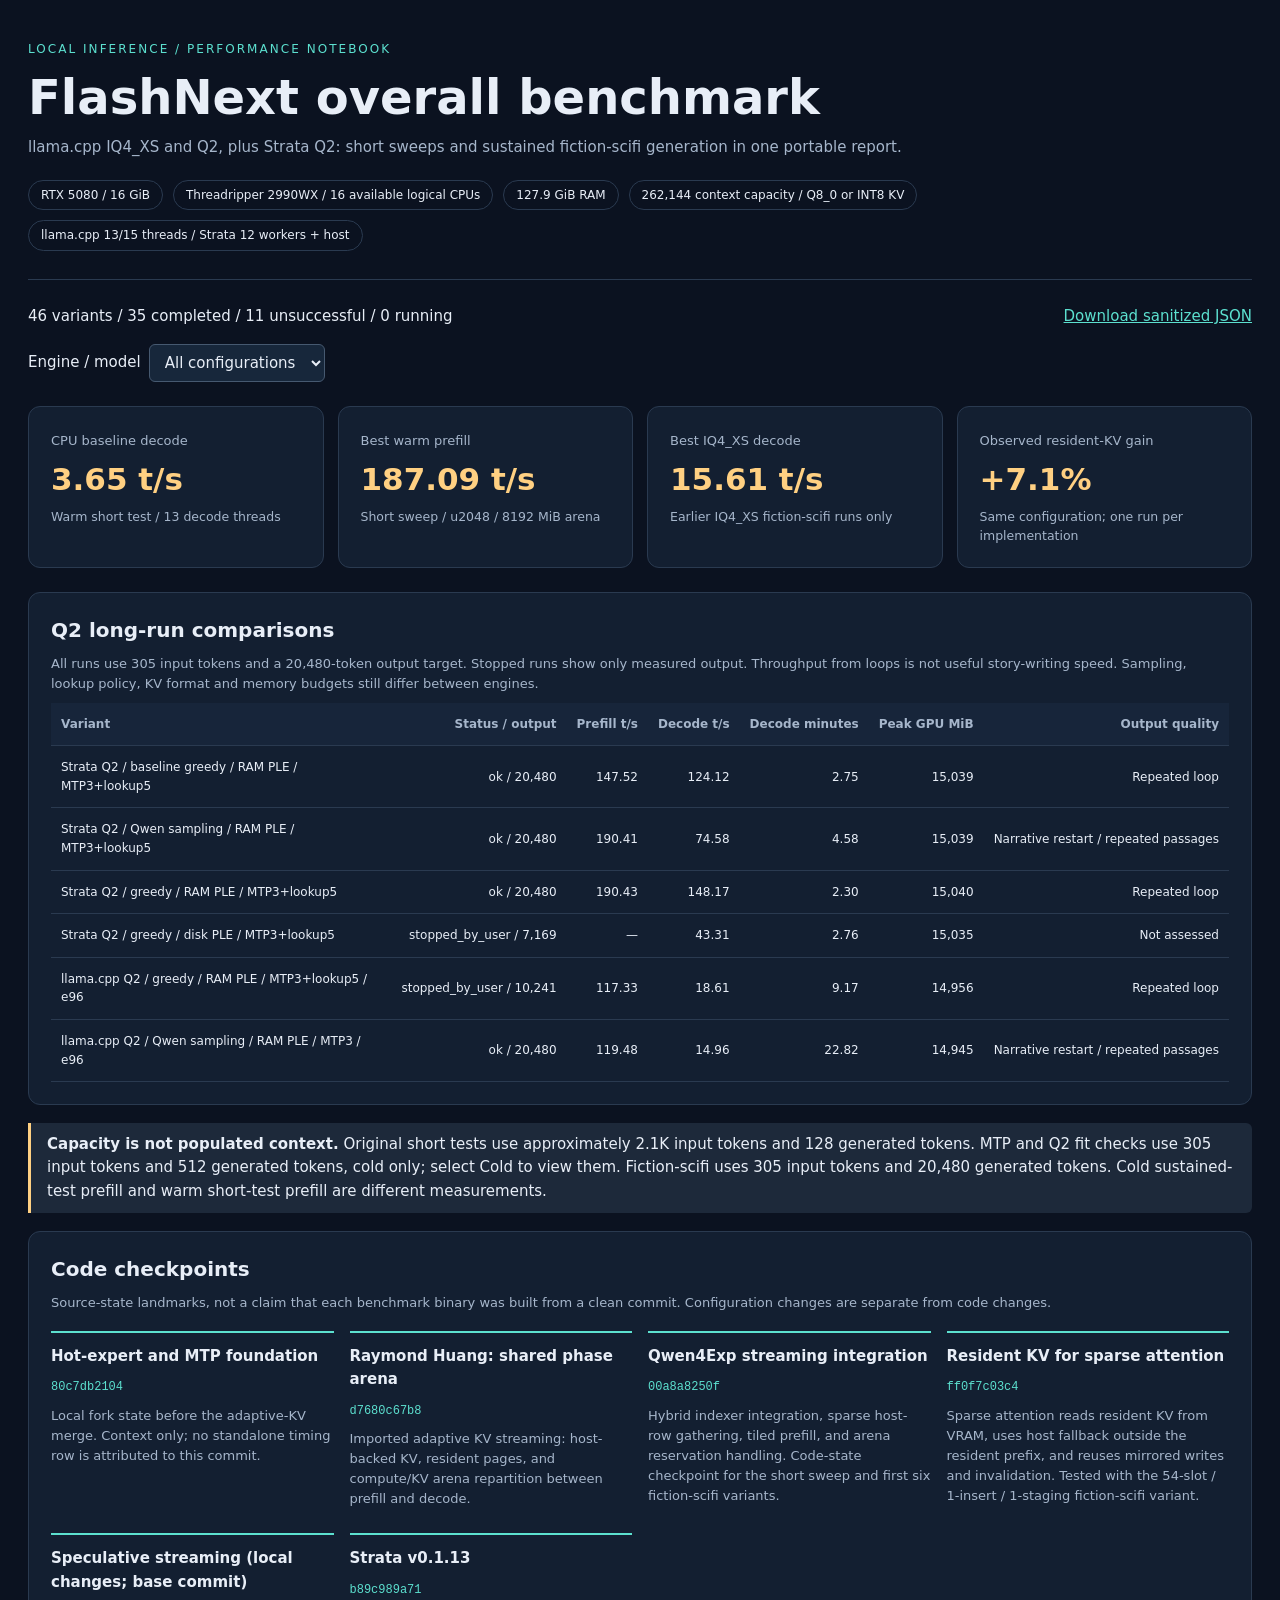
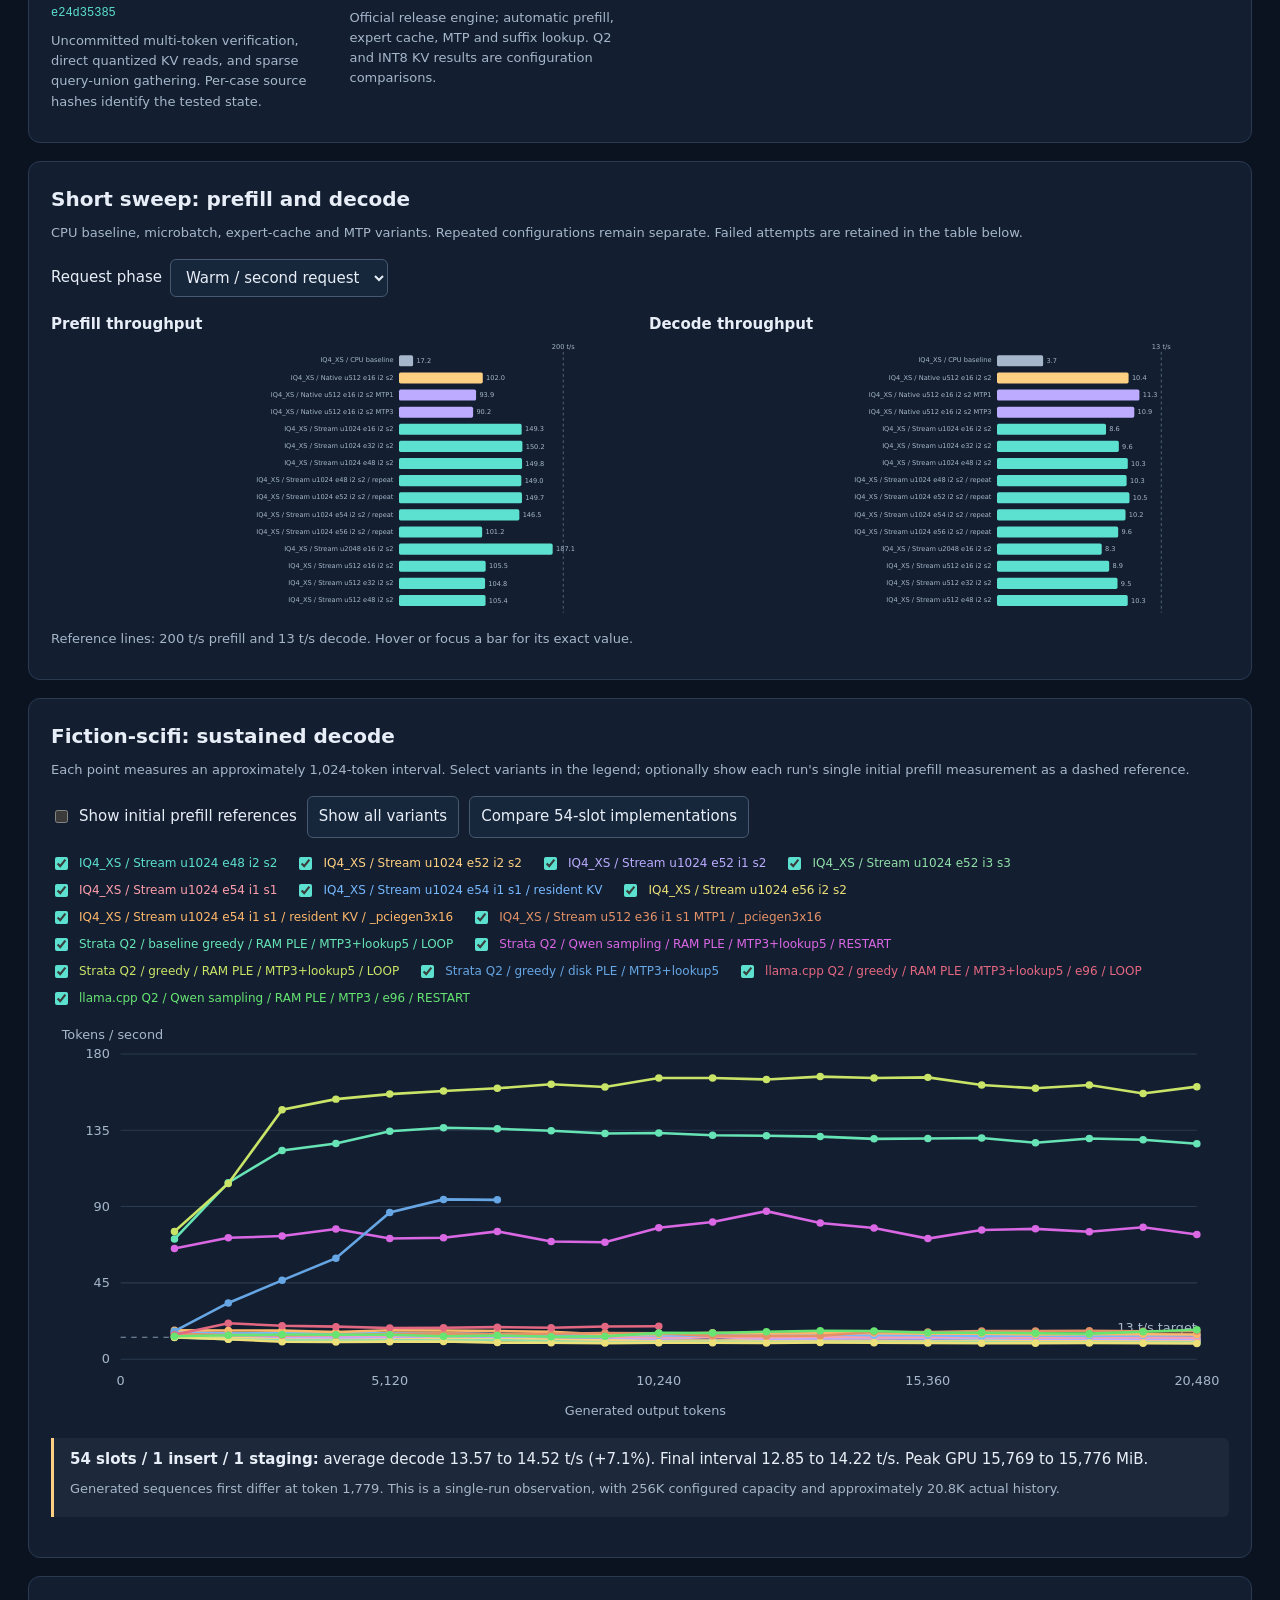
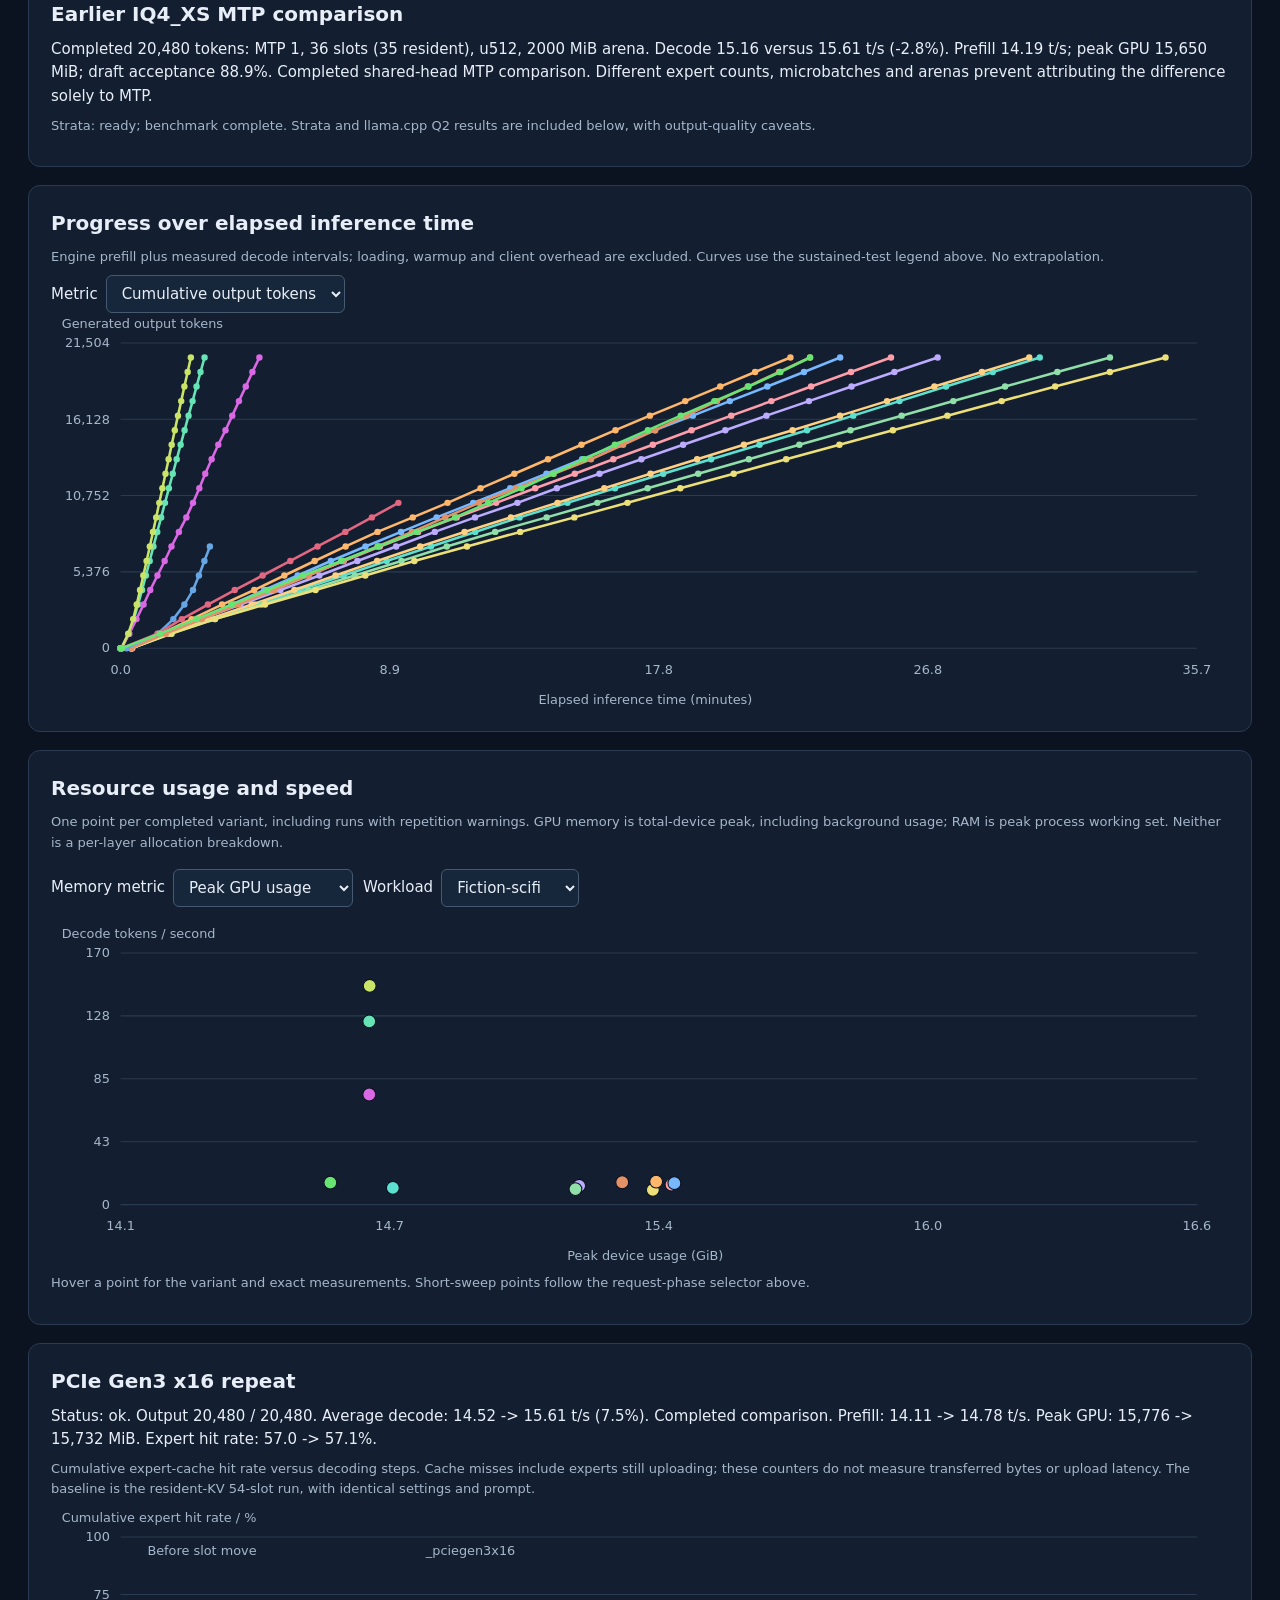
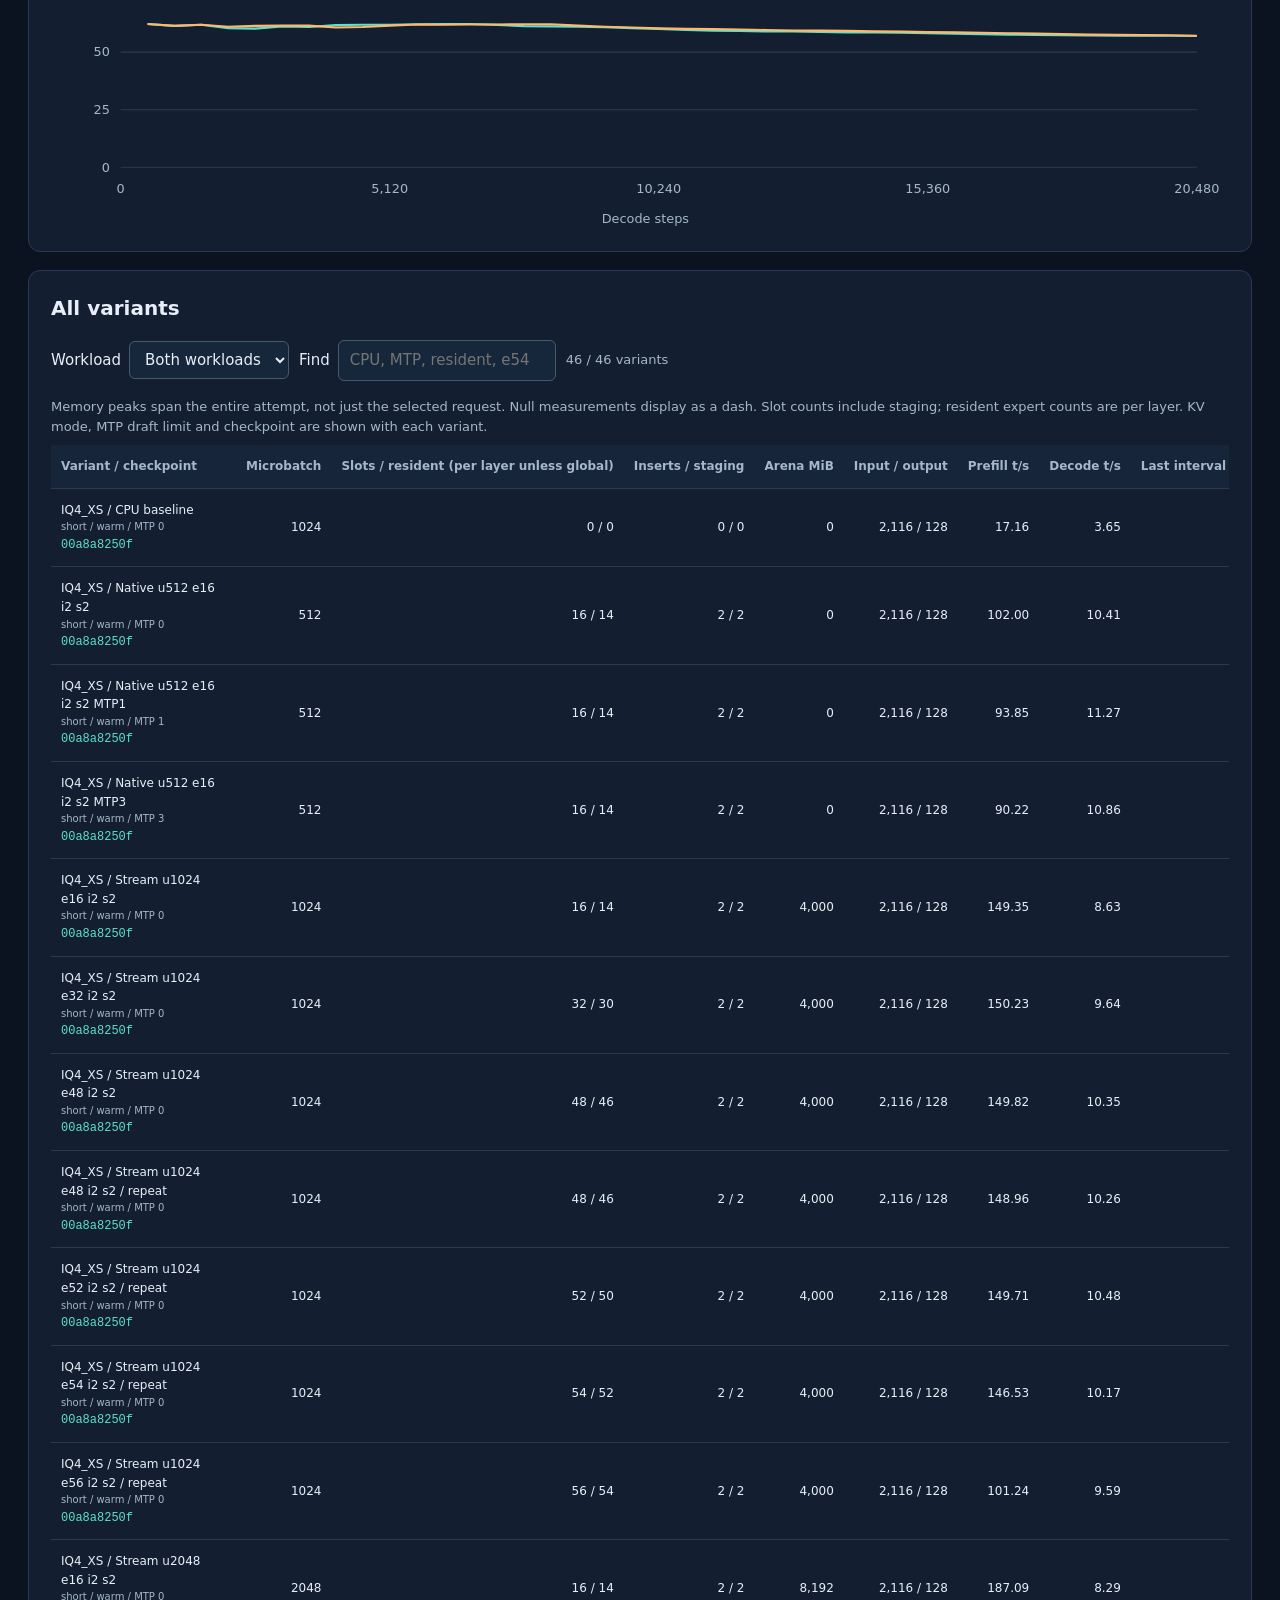
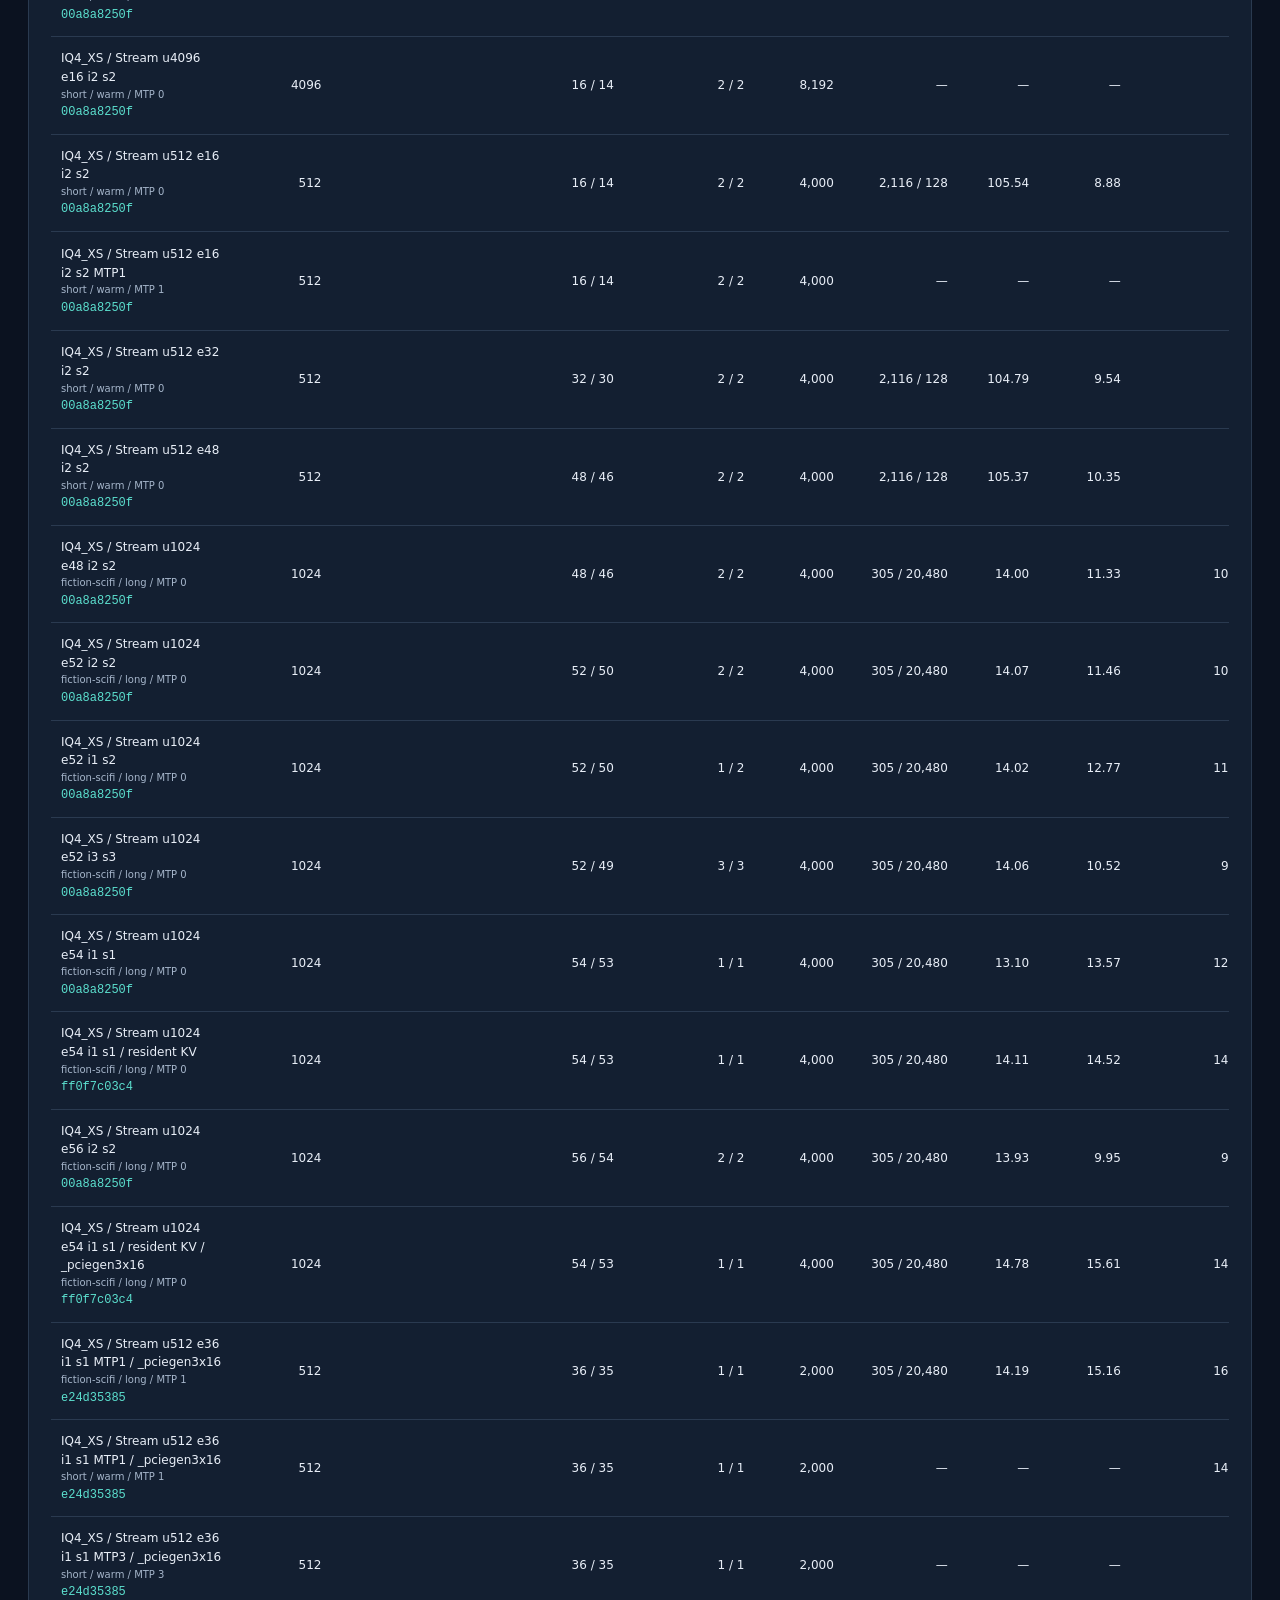
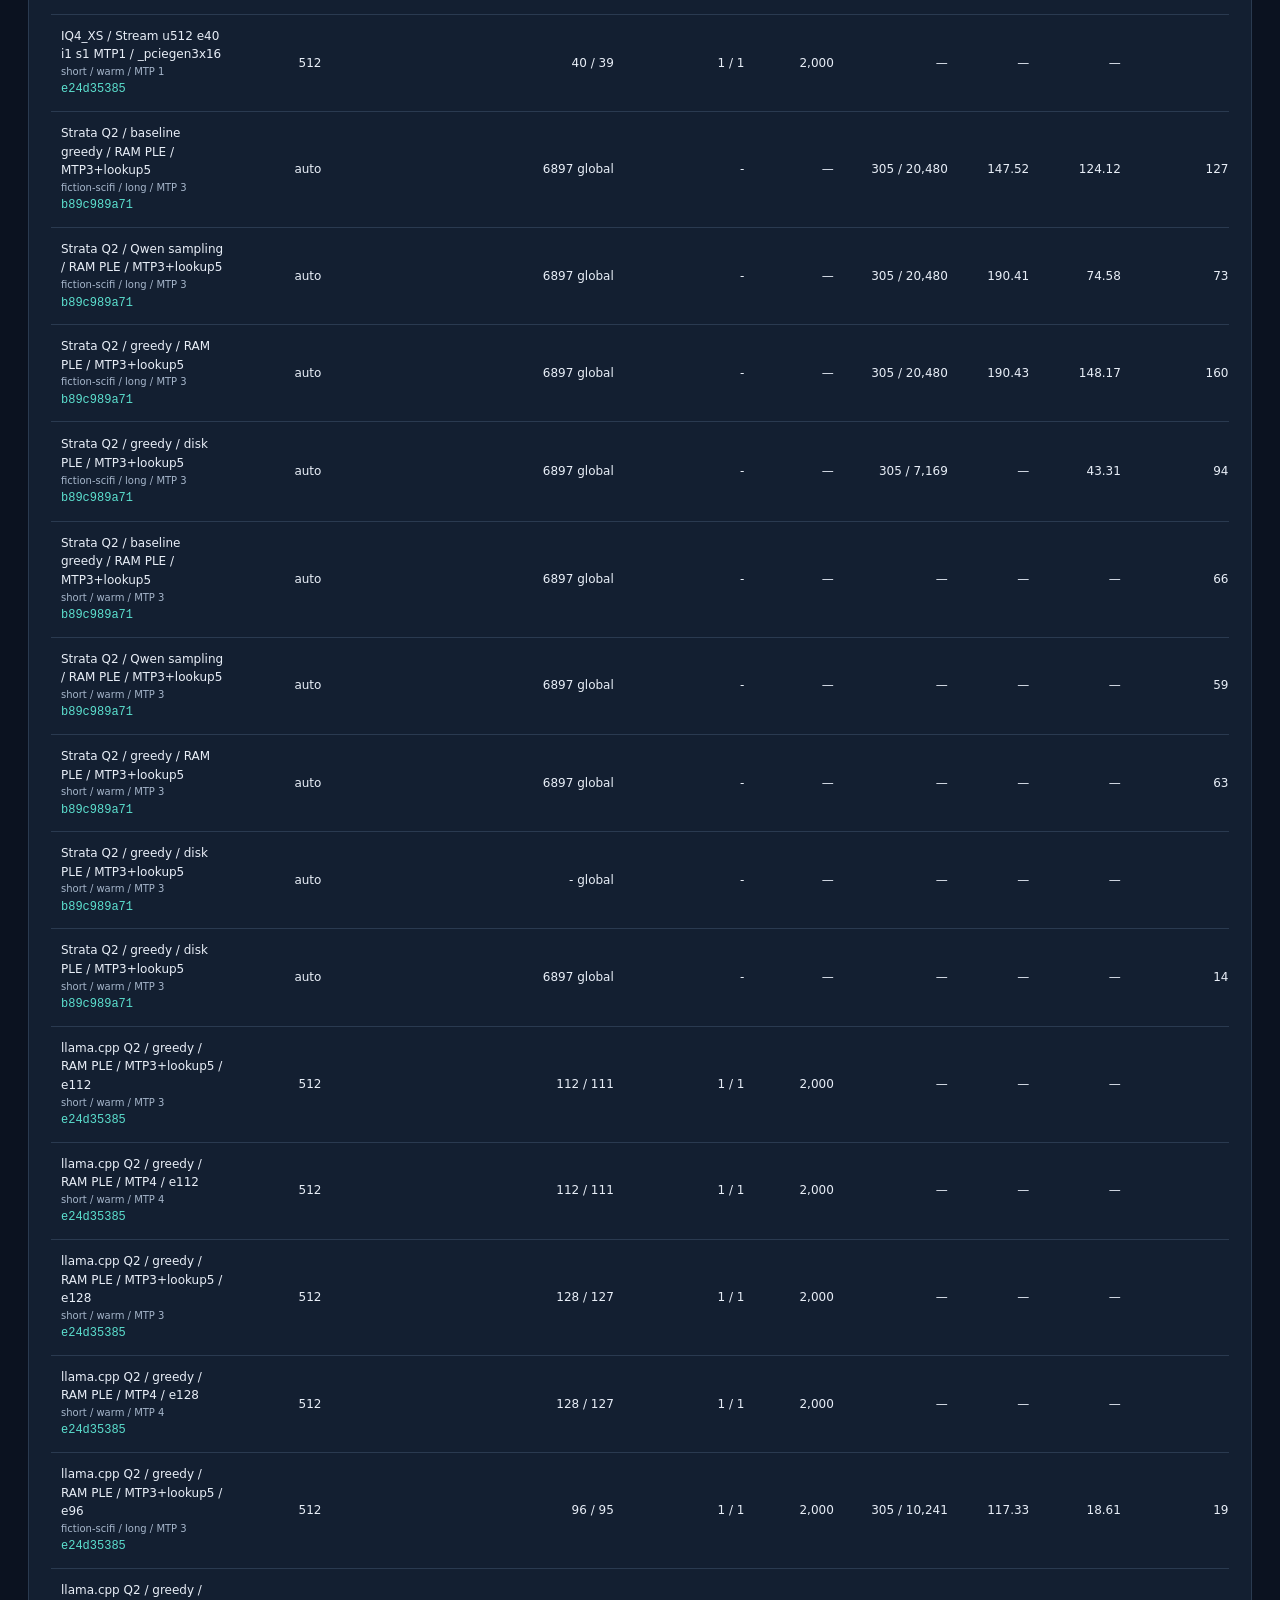
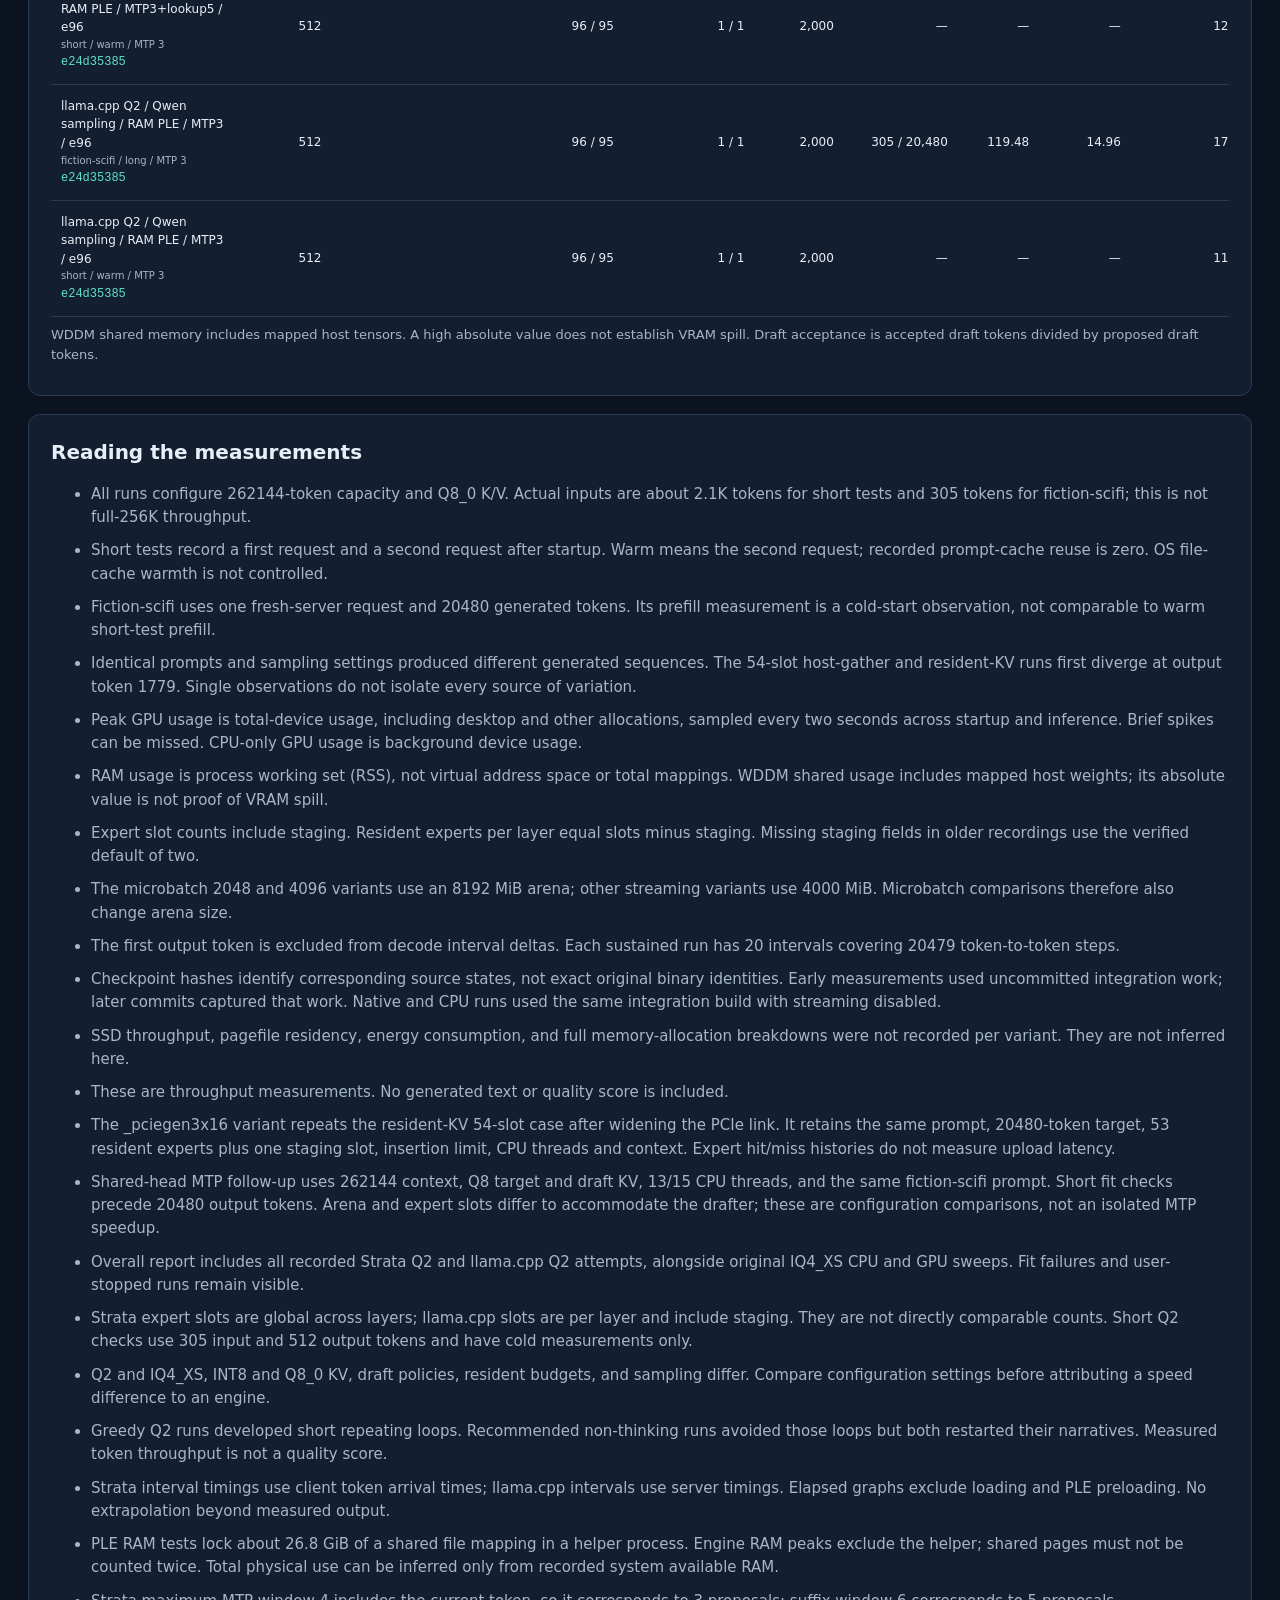
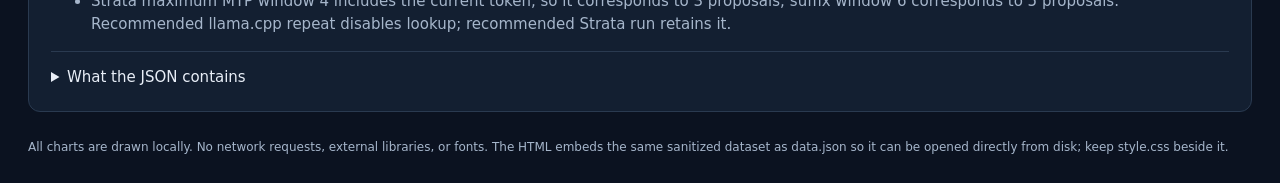
==== commit 4654dab4: "kv-stream: support speculative verification and expand benchmark reports Reserve verification worksp" ====
--- a/fork-test/index.html
+++ b/fork-test/index.html
@@ -1,2641 +1,62 @@
 <!doctype html>
-<html lang="en"><head><meta charset="utf-8"><meta name="viewport" content="width=device-width,initial-scale=1"><title>Qwen4Exp | Fork performance</title><link rel="stylesheet" href="style.css"></head>
+<html lang="en"><head><meta charset="utf-8"><meta name="viewport" content="width=device-width,initial-scale=1"><title>FlashNext | Overall benchmark</title><link rel="stylesheet" href="style.css"></head>
 <body><main>
-<header><div class="eyebrow">Local inference / performance notebook</div><h1>Qwen4Exp fork performance</h1><p class="muted">Short parameter sweeps and sustained fiction-scifi generation, collected in one portable report.</p><div class="pills"><span class="pill">RTX 5080 / 16 GiB</span><span class="pill">Threadripper 2990WX / 16 available logical CPUs</span><span class="pill">127.9 GiB RAM</span><span class="pill">262,144 context capacity / Q8 KV</span><span class="pill">13 decode / 15 prefill threads</span></div></header>
+<header><div class="eyebrow">Local inference / performance notebook</div><h1>FlashNext overall benchmark</h1><p class="muted">llama.cpp IQ4_XS and Q2, plus Strata Q2: short sweeps and sustained fiction-scifi generation in one portable report.</p><div class="pills"><span class="pill">RTX 5080 / 16 GiB</span><span class="pill">Threadripper 2990WX / 16 available logical CPUs</span><span class="pill">127.9 GiB RAM</span><span class="pill">262,144 context capacity / Q8_0 or INT8 KV</span><span class="pill">llama.cpp 13/15 threads / Strata 12 workers + host</span></div></header>
 <div class="statline"><span id="counts"></span><a href="data.json" download>Download sanitized JSON</a></div>
-<div class="cards" id="cards"></div>
-<div class="note"><strong>Capacity is not populated context.</strong> Short tests use approximately 2.1K input tokens and 128 generated tokens. Fiction-scifi uses 305 input tokens and 20,480 generated tokens. Cold sustained-test prefill and warm short-test prefill are different measurements.</div>
+<div class="toolbar"><label>Engine / model <select id="engineGroup"><option value="all">All configurations</option><option value="llama-iq4">llama.cpp IQ4_XS</option><option value="llama-q2">llama.cpp Q2</option><option value="strata-q2">Strata Q2</option></select></label></div><div class="cards" id="cards"></div><section class="panel"><h2>Q2 long-run comparisons</h2><p class="caption">All runs use 305 input tokens and a 20,480-token output target. Stopped runs show only measured output. Throughput from loops is not useful story-writing speed. Sampling, lookup policy, KV format and memory budgets still differ between engines.</p><div class="table-wrap"><table><thead><tr><th>Variant</th><th>Status / output</th><th>Prefill t/s</th><th>Decode t/s</th><th>Decode minutes</th><th>Peak GPU MiB</th><th>Output quality</th></tr></thead><tbody id="q2Rows"></tbody></table></div></section>
+<div class="note"><strong>Capacity is not populated context.</strong> Original short tests use approximately 2.1K input tokens and 128 generated tokens. MTP and Q2 fit checks use 305 input tokens and 512 generated tokens, cold only; select Cold to view them. Fiction-scifi uses 305 input tokens and 20,480 generated tokens. Cold sustained-test prefill and warm short-test prefill are different measurements.</div>
 <section class="panel"><h2>Code checkpoints</h2><p class="caption">Source-state landmarks, not a claim that each benchmark binary was built from a clean commit. Configuration changes are separate from code changes.</p><div class="checkpoint-grid" id="checkpoints"></div></section>
 <section class="panel"><h2>Short sweep: prefill and decode</h2><p class="caption">CPU baseline, microbatch, expert-cache and MTP variants. Repeated configurations remain separate. Failed attempts are retained in the table below.</p><div class="toolbar"><label>Request phase <select id="phase"><option value="warm">Warm / second request</option><option value="cold">Cold / first request</option></select></label></div><div class="grid"><div><h3>Prefill throughput</h3><svg id="prefill" class="chart" role="img" aria-label="Short-test prefill throughput"></svg></div><div><h3>Decode throughput</h3><svg id="decode" class="chart" role="img" aria-label="Short-test decode throughput"></svg></div></div><p class="caption">Reference lines: 200 t/s prefill and 13 t/s decode. Hover or focus a bar for its exact value.</p></section>
 <section class="panel"><h2>Fiction-scifi: sustained decode</h2><p class="caption">Each point measures an approximately 1,024-token interval. Select variants in the legend; optionally show each run's single initial prefill measurement as a dashed reference.</p><div class="toolbar"><label><input type="checkbox" id="prefillRefs">Show initial prefill references</label><button id="allCurves">Show all variants</button><button id="compareCurves">Compare 54-slot implementations</button></div><div class="legend" id="legend"></div><svg id="sustained" class="chart" viewBox="0 0 1100 370" role="img" aria-label="Decode speed versus generated output tokens"></svg><div class="note" id="improvement"></div></section>
-<section class="panel"><h2>Resource usage and speed</h2><p class="caption">One point per successful variant. GPU memory is total-device peak, including background usage; RAM is peak process working set. Neither is a per-layer allocation breakdown.</p><div class="toolbar"><label>Memory metric <select id="memory"><option value="peak_gpu_used_mib">Peak GPU usage</option><option value="peak_process_rss_mib">Peak process RAM</option></select></label><label>Workload <select id="memorySuite"><option value="fiction-scifi">Fiction-scifi</option><option value="short">Short sweep</option></select></label></div><svg id="resources" class="chart" viewBox="0 0 1100 320" role="img" aria-label="Peak memory versus decode speed"></svg><p class="caption">Hover a point for the variant and exact measurements. Short-sweep points follow the request-phase selector above.</p></section>
-<section class="panel"><h2>All variants</h2><div class="toolbar"><label>Workload <select id="suite"><option value="all">Both workloads</option><option value="short">Short sweep</option><option value="fiction-scifi">Fiction-scifi</option></select></label><label>Find <input id="search" type="search" placeholder="CPU, MTP, resident, e54..."></label><span id="visibleCount" class="caption"></span></div><p class="caption">Memory peaks span the entire attempt, not just the selected request. Null measurements display as a dash. Slot counts include staging; resident expert counts are per layer. KV mode, MTP draft limit and checkpoint are shown with each variant.</p><div class="table-wrap"><table><thead><tr><th>Variant / checkpoint</th><th>Microbatch</th><th>Slots / resident</th><th>Inserts / staging</th><th>Arena MiB</th><th>Input / output</th><th>Prefill t/s</th><th>Decode t/s</th><th>Last interval t/s</th><th>Peak GPU GiB</th><th>Peak RAM GiB</th><th>Steady shared GiB</th><th>Expert hit %</th><th>Draft accepted %</th><th>Status</th></tr></thead><tbody id="rows"></tbody></table></div><p class="caption">WDDM shared memory includes mapped host tensors. A high absolute value does not establish VRAM spill. Draft acceptance is accepted draft tokens divided by proposed draft tokens.</p></section>
+<section class="panel"><h2>Earlier IQ4_XS MTP comparison</h2><p id="mtpSummary"></p><p id="strataStatus" class="caption"></p></section><section class="panel"><h2>Progress over elapsed inference time</h2><p class="caption">Engine prefill plus measured decode intervals; loading, warmup and client overhead are excluded. Curves use the sustained-test legend above. No extrapolation.</p><label>Metric <select id="timeMetric"><option value="tokens">Cumulative output tokens</option><option value="speed">Interval decode speed</option></select></label><svg id="timePlot" class="chart" role="img" aria-label="Progress over elapsed inference time"></svg></section><section class="panel"><h2>Resource usage and speed</h2><p class="caption">One point per completed variant, including runs with repetition warnings. GPU memory is total-device peak, including background usage; RAM is peak process working set. Neither is a per-layer allocation breakdown.</p><div class="toolbar"><label>Memory metric <select id="memory"><option value="peak_gpu_used_mib">Peak GPU usage</option><option value="peak_process_rss_mib">Peak process RAM</option></select></label><label>Workload <select id="memorySuite"><option value="fiction-scifi">Fiction-scifi</option><option value="short">Short sweep</option></select></label></div><svg id="resources" class="chart" viewBox="0 0 1100 320" role="img" aria-label="Peak memory versus decode speed"></svg><p class="caption">Hover a point for the variant and exact measurements. Short-sweep points follow the request-phase selector above.</p></section>
+<section class="panel"><h2>PCIe Gen3 x16 repeat</h2><div id="pcieSummary"></div><p class="caption">Cumulative expert-cache hit rate versus decoding steps. Cache misses include experts still uploading; these counters do not measure transferred bytes or upload latency. The baseline is the resident-KV 54-slot run, with identical settings and prompt.</p><svg id="expertHistory" class="chart" role="img" aria-label="Expert cache hit rate before and after PCIe slot change"></svg></section><section class="panel"><h2>All variants</h2><div class="toolbar"><label>Workload <select id="suite"><option value="all">Both workloads</option><option value="short">Short sweep</option><option value="fiction-scifi">Fiction-scifi</option></select></label><label>Find <input id="search" type="search" placeholder="CPU, MTP, resident, e54..."></label><span id="visibleCount" class="caption"></span></div><p class="caption">Memory peaks span the entire attempt, not just the selected request. Null measurements display as a dash. Slot counts include staging; resident expert counts are per layer. KV mode, MTP draft limit and checkpoint are shown with each variant.</p><div class="table-wrap"><table><thead><tr><th>Variant / checkpoint</th><th>Microbatch</th><th>Slots / resident (per layer unless global)</th><th>Inserts / staging</th><th>Arena MiB</th><th>Input / output</th><th>Prefill t/s</th><th>Decode t/s</th><th>Last interval t/s</th><th>Peak GPU GiB</th><th>Peak RAM GiB</th><th>Steady shared GiB</th><th>Expert hit %</th><th>Draft accepted %</th><th>Sampling / draft / PLE / KV</th><th>Output quality</th><th>Status</th></tr></thead><tbody id="rows"></tbody></table></div><p class="caption">WDDM shared memory includes mapped host tensors. A high absolute value does not establish VRAM spill. Draft acceptance is accepted draft tokens divided by proposed draft tokens.</p></section>
 <section class="panel"><h2>Reading the measurements</h2><ul id="notes"></ul><details><summary>What the JSON contains</summary><p class="caption">Hardware and source checkpoints; every recorded variant's numeric configuration; cold, warm and sustained timing summaries; peak and phase-level memory usage; expert-cache and MTP counts; and sustained decode intervals. No commands, filesystem paths, logs, prompts, model output, or raw event streams are included.</p></details></section>
 <footer>All charts are drawn locally. No network requests, external libraries, or fonts. The HTML embeds the same sanitized dataset as data.json so it can be opened directly from disk; keep style.css beside it.</footer>
-</main><script id="data" type="application/json">{
-  "schema_version": 1,
-  "title": "Qwen4Exp fork performance",
-  "hardware": {
-    "gpu": "NVIDIA GeForce RTX 5080",
-    "gpu_vram_gib": 16,
-    "cpu": "AMD Ryzen Threadripper 2990WX",
-    "available_logical_cpus": 16,
-    "ram_gib": 127.9,
-    "os": "Windows",
-    "model": "Qwen3.8-Flash-Next-176B-A6B",
-    "weights": "IQ4_XS",
-    "mtp_weights": "Q8_0"
-  },
-  "checkpoints": [
-    {
-      "id": "foundation",
-      "title": "Hot-expert and MTP foundation",
-      "hash": "80c7db2104d93b93b64ff20a397bcbacc2929a36",
-      "detail": "Local fork state before the adaptive-KV merge. Context only; no standalone timing row is attributed to this commit."
-    },
-    {
-      "id": "raymond",
-      "title": "Raymond Huang: shared phase arena",
-      "hash": "d7680c67b89f7cd4e3069b4bc2f26747aa588e3d",
-      "detail": "Imported adaptive KV streaming: host-backed KV, resident pages, and compute/KV arena repartition between prefill and decode."
-    },
-    {
-      "id": "integration",
-      "title": "Qwen4Exp streaming integration",
-      "hash": "00a8a8250fc1d2af89a8478211733c8d79d97923",
-      "detail": "Hybrid indexer integration, sparse host-row gathering, tiled prefill, and arena reservation handling. Code-state checkpoint for the short sweep and first six fiction-scifi variants."
-    },
-    {
-      "id": "resident",
-      "title": "Resident KV for sparse attention",
-      "hash": "ff0f7c03c471f61607aa1af47ab1b46b4d673af5",
-      "detail": "Sparse attention reads resident KV from VRAM, uses host fallback outside the resident prefix, and reuses mirrored writes and invalidation. Tested with the 54-slot / 1-insert / 1-staging fiction-scifi variant."
-    }
-  ],
-  "notes": [
-    "All runs configure 262144-token capacity and Q8_0 K/V. Actual inputs are about 2.1K tokens for short tests and 305 tokens for fiction-scifi; this is not full-256K throughput.",
-    "Short tests record a first request and a second request after startup. Warm means the second request; recorded prompt-cache reuse is zero. OS file-cache warmth is not controlled.",
-    "Fiction-scifi uses one fresh-server request and 20480 generated tokens. Its prefill measurement is a cold-start observation, not comparable to warm short-test prefill.",
-    "Identical prompts and sampling settings produced different generated sequences. The 54-slot host-gather and resident-KV runs first diverge at output token 1779. Single observations do not isolate every source of variation.",
-    "Peak GPU usage is total-device usage, including desktop and other allocations, sampled every two seconds across startup and inference. Brief spikes can be missed. CPU-only GPU usage is background device usage.",
-    "RAM usage is process working set (RSS), not virtual address space or total mappings. WDDM shared usage includes mapped host weights; its absolute value is not proof of VRAM spill.",
-    "Expert slot counts include staging. Resident experts per layer equal slots minus staging. Missing staging fields in older recordings use the verified default of two.",
-    "The microbatch 2048 and 4096 variants use an 8192 MiB arena; other streaming variants use 4000 MiB. Microbatch comparisons therefore also change arena size.",
-    "The first output token is excluded from decode interval deltas. Each sustained run has 20 intervals covering 20479 token-to-token steps.",
-    "Checkpoint hashes identify corresponding source states, not exact original binary identities. Early measurements used uncommitted integration work; later commits captured that work. Native and CPU runs used the same integration build with streaming disabled.",
-    "SSD throughput, pagefile residency, energy consumption, and full memory-allocation breakdowns were not recorded per variant. They are not inferred here.",
-    "These are throughput measurements. No generated text or quality score is included."
-  ],
-  "cases": [
-    {
-      "id": "cpu-u1024",
-      "suite": "short",
-      "status": "ok",
-      "checkpoint": "integration",
-      "config": {
-        "context": 262144,
-        "cache_k": "q8_0",
-        "cache_v": "q8_0",
-        "microbatch": 1024,
-        "batch": 8138,
-        "expert_slots": 0,
-        "expert_inserts": 2,
-        "arena_mib": 0,
-        "mtp_tokens": 0,
-        "cpu_only": true,
-        "threads": 13,
-        "threads_batch": 15,
-        "checkpoints": 32,
-        "kv_mode": "cpu",
-        "expert_staging": 0,
-        "resident_experts": 0,
-        "sparse_resident_kv": false
-      },
-      "measurements": [
-        {
-          "phase": "cold",
-          "cache_n": 0,
-          "prompt_n": 2117,
-          "prompt_ms": 123128.03,
-          "prompt_per_second": 17.193485512600176,
-          "predicted_n": 128,
-          "predicted_ms": 35592.759,
-          "predicted_per_second": 3.568141486306246
-        },
-        {
-          "phase": "warm",
-          "cache_n": 0,
-          "prompt_n": 2116,
-          "prompt_ms": 123329.269,
-          "prompt_per_second": 17.157322160078643,
-          "predicted_n": 128,
-          "predicted_ms": 34775.592,
-          "predicted_per_second": 3.651986715280074
-        }
-      ],
-      "usage": {
-        "peak_gpu_used_mib": 631,
-        "peak_process_rss_mib": 79520.2,
-        "peak_wddm_dedicated_mib": null,
-        "peak_wddm_shared_mib": null,
-        "memory_sampling_seconds": 2,
-        "startup_seconds": 29.59,
-        "elapsed_seconds": 351.16,
-        "memory_samples": 168,
-        "minimum_system_available_ram_mib": 43139.2,
-        "steady_wddm_shared_mib": null,
-        "phase_peaks": {
-          "cold": {
-            "gpu_used_mib": 631,
-            "process_rss_mib": 76624.6
-          },
-          "startup": {
-            "gpu_used_mib": 629,
-            "process_rss_mib": 47568.0
-          },
-          "warm": {
-            "gpu_used_mib": 631,
-            "process_rss_mib": 79520.2
-          }
-        }
-      },
-      "expert_cache": null,
-      "decode_intervals": []
-    },
-    {
-      "id": "native-u512-e16-mtp0",
-      "suite": "short",
-      "status": "ok",
-      "checkpoint": "integration",
-      "config": {
-        "context": 262144,
-        "cache_k": "q8_0",
-        "cache_v": "q8_0",
-        "microbatch": 512,
-        "batch": 8138,
-        "expert_slots": 16,
-        "expert_inserts": 2,
-        "arena_mib": 0,
-        "mtp_tokens": 0,
-        "cpu_only": false,
-        "threads": 13,
-        "threads_batch": 15,
-        "checkpoints": 32,
-        "kv_mode": "native",
-        "expert_staging": 2,
-        "resident_experts": 14,
-        "sparse_resident_kv": false
-      },
-      "measurements": [
-        {
-          "phase": "cold",
-          "cache_n": 0,
-          "prompt_n": 2117,
-          "prompt_ms": 37198.232,
-          "prompt_per_second": 56.91130696749243,
-          "predicted_n": 128,
-          "predicted_ms": 12232.739,
-          "predicted_per_second": 10.381975778278274
-        },
-        {
-          "phase": "warm",
-          "cache_n": 0,
-          "prompt_n": 2116,
-          "prompt_ms": 20745.658,
-          "prompt_per_second": 101.9972468455809,
-          "predicted_n": 128,
-          "predicted_ms": 12195.174,
-          "predicted_per_second": 10.413955553237697
-        }
-      ],
-      "usage": {
-        "peak_gpu_used_mib": 12757,
-        "peak_process_rss_mib": 63184.2,
-        "peak_wddm_dedicated_mib": null,
-        "peak_wddm_shared_mib": null,
-        "memory_sampling_seconds": 2,
-        "startup_seconds": 46.75,
-        "elapsed_seconds": 134.02,
-        "memory_samples": 63,
-        "minimum_system_available_ram_mib": 59393.5,
-        "steady_wddm_shared_mib": null,
-        "phase_peaks": {
-          "cold": {
-            "gpu_used_mib": 12755,
-            "process_rss_mib": 62805.5
-          },
-          "startup": {
-            "gpu_used_mib": 8920,
-            "process_rss_mib": 61611.6
-          },
-          "warm": {
-            "gpu_used_mib": 12757,
-            "process_rss_mib": 63184.2
-          }
-        }
-      },
-      "expert_cache": null,
-      "decode_intervals": []
-    },
-    {
-      "id": "native-u512-e16-mtp1",
-      "suite": "short",
-      "status": "ok",
-      "checkpoint": "integration",
-      "config": {
-        "context": 262144,
-        "cache_k": "q8_0",
-        "cache_v": "q8_0",
-        "microbatch": 512,
-        "batch": 8138,
-        "expert_slots": 16,
-        "expert_inserts": 2,
-        "arena_mib": 0,
-        "mtp_tokens": 1,
-        "cpu_only": false,
-        "threads": 13,
-        "threads_batch": 15,
-        "checkpoints": 32,
-        "kv_mode": "native",
-        "expert_staging": 2,
-        "resident_experts": 14,
-        "sparse_resident_kv": false
-      },
-      "measurements": [
-        {
-          "phase": "cold",
-          "cache_n": 0,
-          "prompt_n": 2117,
-          "prompt_ms": 40148.122,
-          "prompt_per_second": 52.72973913947954,
-          "predicted_n": 128,
-          "predicted_ms": 11521.542,
-          "predicted_per_second": 11.022830103817702,
-          "draft_n": 67,
-          "draft_n_accepted": 59
-        },
-        {
-          "phase": "warm",
-          "cache_n": 0,
-          "prompt_n": 2116,
-          "prompt_ms": 22546.369,
-          "prompt_per_second": 93.85103206640503,
-          "predicted_n": 128,
-          "predicted_ms": 11268.043,
-          "predicted_per_second": 11.270812509323935,
-          "draft_n": 68,
-          "draft_n_accepted": 58
-        }
-      ],
-      "usage": {
-        "peak_gpu_used_mib": 15809,
-        "peak_process_rss_mib": 67585.2,
-        "peak_wddm_dedicated_mib": null,
-        "peak_wddm_shared_mib": null,
-        "memory_sampling_seconds": 2,
-        "startup_seconds": 56.64,
-        "elapsed_seconds": 147.66,
-        "memory_samples": 70,
-        "minimum_system_available_ram_mib": 54964.6,
-        "steady_wddm_shared_mib": null,
-        "phase_peaks": {
-          "cold": {
-            "gpu_used_mib": 15807,
-            "process_rss_mib": 67201.2
-          },
-          "startup": {
-            "gpu_used_mib": 15764,
-            "process_rss_mib": 66118.2
-          },
-          "warm": {
-            "gpu_used_mib": 15809,
-            "process_rss_mib": 67585.2
-          }
-        }
-      },
-      "expert_cache": null,
-      "decode_intervals": []
-    },
-    {
-      "id": "native-u512-e16-mtp3",
-      "suite": "short",
-      "status": "ok",
-      "checkpoint": "integration",
-      "config": {
-        "context": 262144,
-        "cache_k": "q8_0",
-        "cache_v": "q8_0",
-        "microbatch": 512,
-        "batch": 8138,
-        "expert_slots": 16,
-        "expert_inserts": 2,
-        "arena_mib": 0,
-        "mtp_tokens": 3,
-        "cpu_only": false,
-        "threads": 13,
-        "threads_batch": 15,
-        "checkpoints": 32,
-        "kv_mode": "native",
-        "expert_staging": 2,
-        "resident_experts": 14,
-        "sparse_resident_kv": false
-      },
-      "measurements": [
-        {
-          "phase": "cold",
-          "cache_n": 0,
-          "prompt_n": 2117,
-          "prompt_ms": 40012.828,
-          "prompt_per_second": 52.90803239401124,
-          "predicted_n": 128,
-          "predicted_ms": 11146.289,
-          "predicted_per_second": 11.393926714083943,
-          "draft_n": 116,
-          "draft_n_accepted": 88
-        },
-        {
-          "phase": "warm",
-          "cache_n": 0,
-          "prompt_n": 2116,
-          "prompt_ms": 23453.579,
-          "prompt_per_second": 90.22077184893614,
-          "predicted_n": 128,
-          "predicted_ms": 11690.034,
-          "predicted_per_second": 10.863954715615026,
-          "draft_n": 125,
-          "draft_n_accepted": 85
-        }
-      ],
-      "usage": {
-        "peak_gpu_used_mib": 15801,
-        "peak_process_rss_mib": 67879.9,
-        "peak_wddm_dedicated_mib": null,
-        "peak_wddm_shared_mib": null,
-        "memory_sampling_seconds": 2,
-        "startup_seconds": 63.78,
-        "elapsed_seconds": 157.52,
-        "memory_samples": 74,
-        "minimum_system_available_ram_mib": 54711.5,
-        "steady_wddm_shared_mib": null,
-        "phase_peaks": {
-          "cold": {
-            "gpu_used_mib": 15801,
-            "process_rss_mib": 67475.3
-          },
-          "startup": {
-            "gpu_used_mib": 15755,
-            "process_rss_mib": 65899.0
-          },
-          "warm": {
-            "gpu_used_mib": 15801,
-            "process_rss_mib": 67879.9
-          }
-        }
-      },
-      "expert_cache": null,
-      "decode_intervals": []
-    },
-    {
-      "id": "stream-u1024-e16",
-      "suite": "short",
-      "status": "ok",
-      "checkpoint": "integration",
-      "config": {
-        "context": 262144,
-        "cache_k": "q8_0",
-        "cache_v": "q8_0",
-        "microbatch": 1024,
-        "batch": 8138,
-        "expert_slots": 16,
-        "expert_inserts": 2,
-        "arena_mib": 4000,
-        "mtp_tokens": 0,
-        "cpu_only": false,
-        "threads": 13,
-        "threads_batch": 15,
-        "checkpoints": 32,
-        "kv_mode": "streaming",
-        "expert_staging": 2,
-        "resident_experts": 14,
-        "sparse_resident_kv": false
-      },
-      "measurements": [
-        {
-          "phase": "cold",
-          "cache_n": 0,
-          "prompt_n": 2117,
-          "prompt_ms": 29776.088,
-          "prompt_per_second": 71.09731808960264,
-          "predicted_n": 128,
-          "predicted_ms": 14364.241,
-          "predicted_per_second": 8.841399973726423
-        },
-        {
-          "phase": "warm",
-          "cache_n": 0,
-          "prompt_n": 2116,
-          "prompt_ms": 14168.5,
-          "prompt_per_second": 149.34537883332746,
-          "predicted_n": 128,
-          "predicted_ms": 14722.147,
-          "predicted_per_second": 8.626459170663082
-        }
-      ],
-      "usage": {
-        "peak_gpu_used_mib": 11668,
-        "peak_process_rss_mib": 66724.3,
-        "peak_wddm_dedicated_mib": null,
-        "peak_wddm_shared_mib": null,
-        "memory_sampling_seconds": 2,
-        "startup_seconds": 49.67,
-        "elapsed_seconds": 128.19,
-        "memory_samples": 60,
-        "minimum_system_available_ram_mib": 55902.4,
-        "steady_wddm_shared_mib": null,
-        "phase_peaks": {
-          "cold": {
-            "gpu_used_mib": 11666,
-            "process_rss_mib": 66288.3
-          },
-          "startup": {
-            "gpu_used_mib": 11532,
-            "process_rss_mib": 65851.7
-          },
-          "warm": {
-            "gpu_used_mib": 11668,
-            "process_rss_mib": 66724.3
-          }
-        }
-      },
-      "expert_cache": null,
-      "decode_intervals": []
-    },
-    {
-      "id": "stream-u1024-e32",
-      "suite": "short",
-      "status": "ok",
-      "checkpoint": "integration",
-      "config": {
-        "context": 262144,
-        "cache_k": "q8_0",
-        "cache_v": "q8_0",
-        "microbatch": 1024,
-        "batch": 8138,
-        "expert_slots": 32,
-        "expert_inserts": 2,
-        "arena_mib": 4000,
-        "mtp_tokens": 0,
-        "cpu_only": false,
-        "threads": 13,
-        "threads_batch": 15,
-        "checkpoints": 32,
-        "kv_mode": "streaming",
-        "expert_staging": 2,
-        "resident_experts": 30,
-        "sparse_resident_kv": false
-      },
-      "measurements": [
-        {
-          "phase": "cold",
-          "cache_n": 0,
-          "prompt_n": 2117,
-          "prompt_ms": 29675.725,
-          "prompt_per_second": 71.33776849596767,
-          "predicted_n": 128,
-          "predicted_ms": 13719.069,
-          "predicted_per_second": 9.257187933087879
-        },
-        {
-          "phase": "warm",
-          "cache_n": 0,
-          "prompt_n": 2116,
-          "prompt_ms": 14085.149,
-          "prompt_per_second": 150.22915270544885,
-          "predicted_n": 128,
-          "predicted_ms": 13173.091,
-          "predicted_per_second": 9.6408656100531
-        }
-      ],
-      "usage": {
-        "peak_gpu_used_mib": 13443,
-        "peak_process_rss_mib": 66774.8,
-        "peak_wddm_dedicated_mib": null,
-        "peak_wddm_shared_mib": null,
-        "memory_sampling_seconds": 2,
-        "startup_seconds": 59.94,
-        "elapsed_seconds": 138.44,
-        "memory_samples": 64,
-        "minimum_system_available_ram_mib": 55804.4,
-        "steady_wddm_shared_mib": null,
-        "phase_peaks": {
-          "cold": {
-            "gpu_used_mib": 13443,
-            "process_rss_mib": 66288.6
-          },
-          "startup": {
-            "gpu_used_mib": 13306,
-            "process_rss_mib": 65852.7
-          },
-          "warm": {
-            "gpu_used_mib": 13442,
-            "process_rss_mib": 66774.8
-          }
-        }
-      },
-      "expert_cache": null,
-      "decode_intervals": []
-    },
-    {
-      "id": "stream-u1024-e48",
-      "suite": "short",
-      "status": "ok",
-      "checkpoint": "integration",
-      "config": {
-        "context": 262144,
-        "cache_k": "q8_0",
-        "cache_v": "q8_0",
-        "microbatch": 1024,
-        "batch": 8138,
-        "expert_slots": 48,
-        "expert_inserts": 2,
-        "arena_mib": 4000,
-        "mtp_tokens": 0,
-        "cpu_only": false,
-        "threads": 13,
-        "threads_batch": 15,
-        "checkpoints": 32,
-        "kv_mode": "streaming",
-        "expert_staging": 2,
-        "resident_experts": 46,
-        "sparse_resident_kv": false
-      },
-      "measurements": [
-        {
-          "phase": "cold",
-          "cache_n": 0,
-          "prompt_n": 2117,
-          "prompt_ms": 29861.16,
-          "prompt_per_second": 70.89476765135714,
-          "predicted_n": 128,
-          "predicted_ms": 12921.628,
-          "predicted_per_second": 9.828482912524644
-        },
-        {
-          "phase": "warm",
-          "cache_n": 0,
-          "prompt_n": 2116,
-          "prompt_ms": 14123.825,
-          "prompt_per_second": 149.81777245186768,
-          "predicted_n": 128,
-          "predicted_ms": 12270.723,
-          "predicted_per_second": 10.349838391755727
-        }
-      ],
-      "usage": {
-        "peak_gpu_used_mib": 15216,
-        "peak_process_rss_mib": 66723.0,
-        "peak_wddm_dedicated_mib": null,
-        "peak_wddm_shared_mib": null,
-        "memory_sampling_seconds": 2,
-        "startup_seconds": 59.61,
-        "elapsed_seconds": 136.78,
-        "memory_samples": 63,
-        "minimum_system_available_ram_mib": 55918.4,
-        "steady_wddm_shared_mib": null,
-        "phase_peaks": {
-          "cold": {
-            "gpu_used_mib": 15214,
-            "process_rss_mib": 66289.1
-          },
-          "startup": {
-            "gpu_used_mib": 15046,
-            "process_rss_mib": 65707.6
-          },
-          "warm": {
-            "gpu_used_mib": 15216,
-            "process_rss_mib": 66723.0
-          }
-        }
-      },
-      "expert_cache": null,
-      "decode_intervals": []
-    },
-    {
-      "id": "stream-u1024-e48-search",
-      "suite": "short",
-      "status": "ok",
-      "checkpoint": "integration",
-      "config": {
-        "context": 262144,
-        "cache_k": "q8_0",
-        "cache_v": "q8_0",
-        "microbatch": 1024,
-        "batch": 8138,
-        "expert_slots": 48,
-        "expert_inserts": 2,
-        "arena_mib": 4000,
-        "mtp_tokens": 0,
-        "cpu_only": false,
-        "threads": 13,
-        "threads_batch": 15,
-        "checkpoints": 32,
-        "kv_mode": "streaming",
-        "expert_staging": 2,
-        "resident_experts": 46,
-        "sparse_resident_kv": false
-      },
-      "measurements": [
-        {
-          "phase": "cold",
-          "cache_n": 0,
-          "prompt_n": 2117,
-          "prompt_ms": 30013.993,
-          "prompt_per_second": 70.53376736644138,
-          "predicted_n": 128,
-          "predicted_ms": 12775.932,
-          "predicted_per_second": 9.940566371204856
-        },
-        {
-          "phase": "warm",
-          "cache_n": 0,
-          "prompt_n": 2116,
-          "prompt_ms": 14204.694,
-          "prompt_per_second": 148.96484218526638,
-          "predicted_n": 128,
-          "predicted_ms": 12379.874,
-          "predicted_per_second": 10.258585830518145
-        }
-      ],
-      "usage": {
-        "peak_gpu_used_mib": 15215,
-        "peak_process_rss_mib": 66821.1,
-        "peak_wddm_dedicated_mib": 14937.75,
-        "peak_wddm_shared_mib": 60894.0,
-        "memory_sampling_seconds": 2,
-        "startup_seconds": 97.92,
-        "elapsed_seconds": 172.95,
-        "memory_samples": 82,
-        "minimum_system_available_ram_mib": 55261.8,
-        "steady_wddm_shared_mib": 60894.0,
-        "phase_peaks": {
-          "cold": {
-            "gpu_used_mib": 15210,
-            "process_rss_mib": 66288.2
-          },
-          "startup": {
-            "gpu_used_mib": 15077,
-            "process_rss_mib": 65853.1
-          },
-          "warm": {
-            "gpu_used_mib": 15215,
-            "process_rss_mib": 66821.1
-          }
-        }
-      },
-      "expert_cache": null,
-      "decode_intervals": []
-    },
-    {
-      "id": "stream-u1024-e52-search",
-      "suite": "short",
-      "status": "ok",
-      "checkpoint": "integration",
-      "config": {
-        "context": 262144,
-        "cache_k": "q8_0",
-        "cache_v": "q8_0",
-        "microbatch": 1024,
-        "batch": 8138,
-        "expert_slots": 52,
-        "expert_inserts": 2,
-        "arena_mib": 4000,
-        "mtp_tokens": 0,
-        "cpu_only": false,
-        "threads": 13,
-        "threads_batch": 15,
-        "checkpoints": 32,
-        "kv_mode": "streaming",
-        "expert_staging": 2,
-        "resident_experts": 50,
-        "sparse_resident_kv": false
-      },
-      "measurements": [
-        {
-          "phase": "cold",
-          "cache_n": 0,
-          "prompt_n": 2117,
-          "prompt_ms": 29917.957,
-          "prompt_per_second": 70.76017924619653,
-          "predicted_n": 128,
-          "predicted_ms": 12301.293,
-          "predicted_per_second": 10.32411796060788
-        },
-        {
-          "phase": "warm",
-          "cache_n": 0,
-          "prompt_n": 2116,
-          "prompt_ms": 14134.181,
-          "prompt_per_second": 149.70800218279362,
-          "predicted_n": 128,
-          "predicted_ms": 12115.03,
-          "predicted_per_second": 10.482846513793197
-        }
-      ],
-      "usage": {
-        "peak_gpu_used_mib": 15552,
-        "peak_process_rss_mib": 66721.4,
-        "peak_wddm_dedicated_mib": 15379.75390625,
-        "peak_wddm_shared_mib": 60894.0,
-        "memory_sampling_seconds": 2,
-        "startup_seconds": 48.88,
-        "elapsed_seconds": 122.81,
-        "memory_samples": 58,
-        "minimum_system_available_ram_mib": 55511.1,
-        "steady_wddm_shared_mib": 60894.0,
-        "phase_peaks": {
-          "cold": {
-            "gpu_used_mib": 15550,
-            "process_rss_mib": 66348.2
-          },
-          "startup": {
-            "gpu_used_mib": 15382,
-            "process_rss_mib": 65726.2
-          },
-          "warm": {
-            "gpu_used_mib": 15552,
-            "process_rss_mib": 66721.4
-          }
-        }
-      },
-      "expert_cache": null,
-      "decode_intervals": []
-    },
-    {
-      "id": "stream-u1024-e54-search",
-      "suite": "short",
-      "status": "ok",
-      "checkpoint": "integration",
-      "config": {
-        "context": 262144,
-        "cache_k": "q8_0",
-        "cache_v": "q8_0",
-        "microbatch": 1024,
-        "batch": 8138,
-        "expert_slots": 54,
-        "expert_inserts": 2,
-        "arena_mib": 4000,
-        "mtp_tokens": 0,
-        "cpu_only": false,
-        "threads": 13,
-        "threads_batch": 15,
-        "checkpoints": 32,
-        "kv_mode": "streaming",
-        "expert_staging": 2,
-        "resident_experts": 52,
-        "sparse_resident_kv": false
-      },
-      "measurements": [
-        {
-          "phase": "cold",
-          "cache_n": 0,
-          "prompt_n": 2117,
-          "prompt_ms": 31775.189,
-          "prompt_per_second": 66.6243086705165,
-          "predicted_n": 128,
-          "predicted_ms": 13013.789,
-          "predicted_per_second": 9.758879600706603
-        },
-        {
-          "phase": "warm",
-          "cache_n": 0,
-          "prompt_n": 2116,
-          "prompt_ms": 14440.428,
-          "prompt_per_second": 146.53305289843212,
-          "predicted_n": 128,
-          "predicted_ms": 12485.517,
-          "predicted_per_second": 10.171785437479281
-        }
-      ],
-      "usage": {
-        "peak_gpu_used_mib": 15779,
-        "peak_process_rss_mib": 66821.8,
-        "peak_wddm_dedicated_mib": 15537.8828125,
-        "peak_wddm_shared_mib": 60958.0,
-        "memory_sampling_seconds": 2,
-        "startup_seconds": 61.88,
-        "elapsed_seconds": 141.0,
-        "memory_samples": 65,
-        "minimum_system_available_ram_mib": 55197.6,
-        "steady_wddm_shared_mib": 60958.0,
-        "phase_peaks": {
-          "cold": {
-            "gpu_used_mib": 15774,
-            "process_rss_mib": 66386.3
-          },
-          "startup": {
-            "gpu_used_mib": 15182,
-            "process_rss_mib": 64886.1
-          },
-          "warm": {
-            "gpu_used_mib": 15779,
-            "process_rss_mib": 66821.8
-          }
-        }
-      },
-      "expert_cache": null,
-      "decode_intervals": []
-    },
-    {
-      "id": "stream-u1024-e56-search",
-      "suite": "short",
-      "status": "ok",
-      "checkpoint": "integration",
-      "config": {
-        "context": 262144,
-        "cache_k": "q8_0",
-        "cache_v": "q8_0",
-        "microbatch": 1024,
-        "batch": 8138,
-        "expert_slots": 56,
-        "expert_inserts": 2,
-        "arena_mib": 4000,
-        "mtp_tokens": 0,
-        "cpu_only": false,
-        "threads": 13,
-        "threads_batch": 15,
-        "checkpoints": 32,
-        "kv_mode": "streaming",
-        "expert_staging": 2,
-        "resident_experts": 54,
-        "sparse_resident_kv": false
-      },
-      "measurements": [
-        {
-          "phase": "cold",
-          "cache_n": 0,
-          "prompt_n": 2117,
-          "prompt_ms": 36519.414,
-          "prompt_per_second": 57.969166756071175,
-          "predicted_n": 128,
-          "predicted_ms": 14081.557,
-          "predicted_per_second": 9.018889033364704
-        },
-        {
-          "phase": "warm",
-          "cache_n": 0,
-          "prompt_n": 2116,
-          "prompt_ms": 20901.018,
-          "prompt_per_second": 101.23908797169592,
-          "predicted_n": 128,
-          "predicted_ms": 13243.463,
-          "predicted_per_second": 9.58963678910871
-        }
-      ],
-      "usage": {
-        "peak_gpu_used_mib": 15775,
-        "peak_process_rss_mib": 67036.8,
-        "peak_wddm_dedicated_mib": 15568.265625,
-        "peak_wddm_shared_mib": 61150.0,
-        "memory_sampling_seconds": 2,
-        "startup_seconds": 65.66,
-        "elapsed_seconds": 158.2,
-        "memory_samples": 73,
-        "minimum_system_available_ram_mib": 54992.5,
-        "steady_wddm_shared_mib": 61150.0,
-        "phase_peaks": {
-          "cold": {
-            "gpu_used_mib": 15773,
-            "process_rss_mib": 66602.9
-          },
-          "startup": {
-            "gpu_used_mib": 15735,
-            "process_rss_mib": 65880.6
-          },
-          "warm": {
-            "gpu_used_mib": 15775,
-            "process_rss_mib": 67036.8
-          }
-        }
-      },
-      "expert_cache": null,
-      "decode_intervals": []
-    },
-    {
-      "id": "stream-u2048-e16",
-      "suite": "short",
-      "status": "ok",
-      "checkpoint": "integration",
-      "config": {
-        "context": 262144,
-        "cache_k": "q8_0",
-        "cache_v": "q8_0",
-        "microbatch": 2048,
-        "batch": 8138,
-        "expert_slots": 16,
-        "expert_inserts": 2,
-        "arena_mib": 8192,
-        "mtp_tokens": 0,
-        "cpu_only": false,
-        "threads": 13,
-        "threads_batch": 15,
-        "checkpoints": 32,
-        "kv_mode": "streaming",
-        "expert_staging": 2,
-        "resident_experts": 14,
-        "sparse_resident_kv": false
-      },
-      "measurements": [
-        {
-          "phase": "cold",
-          "cache_n": 0,
-          "prompt_n": 2117,
-          "prompt_ms": 26837.188,
-          "prompt_per_second": 78.88307821221807,
-          "predicted_n": 128,
-          "predicted_ms": 15314.085,
-          "predicted_per_second": 8.293019138916886
-        },
-        {
-          "phase": "warm",
-          "cache_n": 0,
-          "prompt_n": 2116,
-          "prompt_ms": 11309.807,
-          "prompt_per_second": 187.09426252808734,
-          "predicted_n": 128,
-          "predicted_ms": 15324.592,
-          "predicted_per_second": 8.287333196211684
-        }
-      ],
-      "usage": {
-        "peak_gpu_used_mib": 15786,
-        "peak_process_rss_mib": 67654.4,
-        "peak_wddm_dedicated_mib": null,
-        "peak_wddm_shared_mib": null,
-        "memory_sampling_seconds": 2,
-        "startup_seconds": 46.62,
-        "elapsed_seconds": 120.72,
-        "memory_samples": 57,
-        "minimum_system_available_ram_mib": 54882.6,
-        "steady_wddm_shared_mib": null,
-        "phase_peaks": {
-          "cold": {
-            "gpu_used_mib": 15784,
-            "process_rss_mib": 67222.0
-          },
-          "startup": {
-            "gpu_used_mib": 15690,
-            "process_rss_mib": 66112.1
-          },
-          "warm": {
-            "gpu_used_mib": 15786,
-            "process_rss_mib": 67654.4
-          }
-        }
-      },
-      "expert_cache": null,
-      "decode_intervals": []
-    },
-    {
-      "id": "stream-u4096-e16",
-      "suite": "short",
-      "status": "failed",
-      "checkpoint": "integration",
-      "config": {
-        "context": 262144,
-        "cache_k": "q8_0",
-        "cache_v": "q8_0",
-        "microbatch": 4096,
-        "batch": 8138,
-        "expert_slots": 16,
-        "expert_inserts": 2,
-        "arena_mib": 8192,
-        "mtp_tokens": 0,
-        "cpu_only": false,
-        "threads": 13,
-        "threads_batch": 15,
-        "checkpoints": 32,
-        "kv_mode": "streaming",
-        "expert_staging": 2,
-        "resident_experts": 14,
-        "sparse_resident_kv": false
-      },
-      "measurements": [],
-      "failure": "Prefill workspace exceeds the 8192 MiB arena.",
-      "usage": {
-        "peak_gpu_used_mib": 15128,
-        "peak_process_rss_mib": 64541.7,
-        "peak_wddm_dedicated_mib": null,
-        "peak_wddm_shared_mib": null,
-        "memory_sampling_seconds": 2,
-        "startup_seconds": null,
-        "elapsed_seconds": 69.75,
-        "memory_samples": 33,
-        "minimum_system_available_ram_mib": 57996.1,
-        "steady_wddm_shared_mib": null,
-        "phase_peaks": {
-          "startup": {
-            "gpu_used_mib": 15128,
-            "process_rss_mib": 64541.7
-          }
-        }
-      },
-      "expert_cache": null,
-      "decode_intervals": []
-    },
-    {
-      "id": "stream-u512-e16",
-      "suite": "short",
-      "status": "ok",
-      "checkpoint": "integration",
-      "config": {
-        "context": 262144,
-        "cache_k": "q8_0",
-        "cache_v": "q8_0",
-        "microbatch": 512,
-        "batch": 8138,
-        "expert_slots": 16,
-        "expert_inserts": 2,
-        "arena_mib": 4000,
-        "mtp_tokens": 0,
-        "cpu_only": false,
-        "threads": 13,
-        "threads_batch": 15,
-        "checkpoints": 32,
-        "kv_mode": "streaming",
-        "expert_staging": 2,
-        "resident_experts": 14,
-        "sparse_resident_kv": false
-      },
-      "measurements": [
-        {
-          "phase": "cold",
-          "cache_n": 0,
-          "prompt_n": 2117,
-          "prompt_ms": 37503.985,
-          "prompt_per_second": 56.4473348632152,
-          "predicted_n": 128,
-          "predicted_ms": 14639.394,
-          "predicted_per_second": 8.675222485302328
-        },
-        {
-          "phase": "warm",
-          "cache_n": 0,
-          "prompt_n": 2116,
-          "prompt_ms": 20049.285,
-          "prompt_per_second": 105.53992324414561,
-          "predicted_n": 128,
-          "predicted_ms": 14303.587,
-          "predicted_per_second": 8.878891707373821
-        }
-      ],
-      "usage": {
-        "peak_gpu_used_mib": 11657,
-        "peak_process_rss_mib": 66433.8,
-        "peak_wddm_dedicated_mib": null,
-        "peak_wddm_shared_mib": null,
-        "memory_sampling_seconds": 2,
-        "startup_seconds": 53.69,
-        "elapsed_seconds": 147.72,
-        "memory_samples": 69,
-        "minimum_system_available_ram_mib": 55742.4,
-        "steady_wddm_shared_mib": null,
-        "phase_peaks": {
-          "cold": {
-            "gpu_used_mib": 11653,
-            "process_rss_mib": 66030.3
-          },
-          "startup": {
-            "gpu_used_mib": 10975,
-            "process_rss_mib": 64885.5
-          },
-          "warm": {
-            "gpu_used_mib": 11657,
-            "process_rss_mib": 66433.8
-          }
-        }
-      },
-      "expert_cache": null,
-      "decode_intervals": []
-    },
-    {
-      "id": "stream-u512-e16-mtp1",
-      "suite": "short",
-      "status": "unsupported",
-      "checkpoint": "integration",
-      "config": {
-        "context": 262144,
-        "cache_k": "q8_0",
-        "cache_v": "q8_0",
-        "microbatch": 512,
-        "batch": 8138,
-        "expert_slots": 16,
-        "expert_inserts": 2,
-        "arena_mib": 4000,
-        "mtp_tokens": 1,
-        "cpu_only": false,
-        "threads": 13,
-        "threads_batch": 15,
-        "checkpoints": 32,
-        "kv_mode": "streaming",
-        "expert_staging": 2,
-        "resident_experts": 14,
-        "sparse_resident_kv": false
-      },
-      "measurements": [],
-      "failure": "Streaming KV does not support this speculative multi-token decode batch.",
-      "usage": {
-        "peak_gpu_used_mib": 15493,
-        "peak_process_rss_mib": 69561.3,
-        "peak_wddm_dedicated_mib": null,
-        "peak_wddm_shared_mib": null,
-        "memory_sampling_seconds": 2,
-        "startup_seconds": 58.67,
-        "elapsed_seconds": 103.06,
-        "memory_samples": 48,
-        "minimum_system_available_ram_mib": 52997.3,
-        "steady_wddm_shared_mib": null,
-        "phase_peaks": {
-          "cold": {
-            "gpu_used_mib": 15493,
-            "process_rss_mib": 69561.3
-          },
-          "startup": {
-            "gpu_used_mib": 14187,
-            "process_rss_mib": 68065.2
-          }
-        }
-      },
-      "expert_cache": null,
-      "decode_intervals": []
-    },
-    {
-      "id": "stream-u512-e32",
-      "suite": "short",
-      "status": "ok",
-      "checkpoint": "integration",
-      "config": {
-        "context": 262144,
-        "cache_k": "q8_0",
-        "cache_v": "q8_0",
-        "microbatch": 512,
-        "batch": 8138,
-        "expert_slots": 32,
-        "expert_inserts": 2,
-        "arena_mib": 4000,
-        "mtp_tokens": 0,
-        "cpu_only": false,
-        "threads": 13,
-        "threads_batch": 15,
-        "checkpoints": 32,
-        "kv_mode": "streaming",
-        "expert_staging": 2,
-        "resident_experts": 30,
-        "sparse_resident_kv": false
-      },
-      "measurements": [
-        {
-          "phase": "cold",
-          "cache_n": 0,
-          "prompt_n": 2117,
-          "prompt_ms": 36678.742,
-          "prompt_per_second": 57.71735573700974,
-          "predicted_n": 128,
-          "predicted_ms": 13568.238,
-          "predicted_per_second": 9.360095245970776
-        },
-        {
-          "phase": "warm",
-          "cache_n": 0,
-          "prompt_n": 2116,
-          "prompt_ms": 20193.253,
-          "prompt_per_second": 104.7874753017753,
-          "predicted_n": 128,
-          "predicted_ms": 13315.461,
-          "predicted_per_second": 9.53778468503644
-        }
-      ],
-      "usage": {
-        "peak_gpu_used_mib": 13429,
-        "peak_process_rss_mib": 66397.9,
-        "peak_wddm_dedicated_mib": null,
-        "peak_wddm_shared_mib": null,
-        "memory_sampling_seconds": 2,
-        "startup_seconds": 52.67,
-        "elapsed_seconds": 142.11,
-        "memory_samples": 67,
-        "minimum_system_available_ram_mib": 56205.9,
-        "steady_wddm_shared_mib": null,
-        "phase_peaks": {
-          "cold": {
-            "gpu_used_mib": 13427,
-            "process_rss_mib": 65887.2
-          },
-          "startup": {
-            "gpu_used_mib": 13273,
-            "process_rss_mib": 65072.0
-          },
-          "warm": {
-            "gpu_used_mib": 13429,
-            "process_rss_mib": 66397.9
-          }
-        }
-      },
-      "expert_cache": null,
-      "decode_intervals": []
-    },
-    {
-      "id": "stream-u512-e48",
-      "suite": "short",
-      "status": "ok",
-      "checkpoint": "integration",
-      "config": {
-        "context": 262144,
-        "cache_k": "q8_0",
-        "cache_v": "q8_0",
-        "microbatch": 512,
-        "batch": 8138,
-        "expert_slots": 48,
-        "expert_inserts": 2,
-        "arena_mib": 4000,
-        "mtp_tokens": 0,
-        "cpu_only": false,
-        "threads": 13,
-        "threads_batch": 15,
-        "checkpoints": 32,
-        "kv_mode": "streaming",
-        "expert_staging": 2,
-        "resident_experts": 46,
-        "sparse_resident_kv": false
-      },
-      "measurements": [
-        {
-          "phase": "cold",
-          "cache_n": 0,
-          "prompt_n": 2117,
-          "prompt_ms": 37465.657,
-          "prompt_per_second": 56.50508144031746,
-          "predicted_n": 128,
-          "predicted_ms": 12554.708,
-          "predicted_per_second": 10.115727104126993
-        },
-        {
-          "phase": "warm",
-          "cache_n": 0,
-          "prompt_n": 2116,
-          "prompt_ms": 20081.562,
-          "prompt_per_second": 105.37028942270526,
-          "predicted_n": 128,
-          "predicted_ms": 12275.608,
-          "predicted_per_second": 10.345719739502924
-        }
-      ],
-      "usage": {
-        "peak_gpu_used_mib": 15203,
-        "peak_process_rss_mib": 66319.0,
-        "peak_wddm_dedicated_mib": null,
-        "peak_wddm_shared_mib": null,
-        "memory_sampling_seconds": 2,
-        "startup_seconds": 62.23,
-        "elapsed_seconds": 152.38,
-        "memory_samples": 71,
-        "minimum_system_available_ram_mib": 56293.4,
-        "steady_wddm_shared_mib": null,
-        "phase_peaks": {
-          "cold": {
-            "gpu_used_mib": 15201,
-            "process_rss_mib": 65884.6
-          },
-          "startup": {
-            "gpu_used_mib": 15081,
-            "process_rss_mib": 65453.2
-          },
-          "warm": {
-            "gpu_used_mib": 15203,
-            "process_rss_mib": 66319.0
-          }
-        }
-      },
-      "expert_cache": null,
-      "decode_intervals": []
-    },
-    {
-      "id": "stream-u1024-e48-fiction-scifi",
-      "suite": "fiction-scifi",
-      "status": "ok",
-      "checkpoint": "integration",
-      "config": {
-        "context": 262144,
-        "cache_k": "q8_0",
-        "cache_v": "q8_0",
-        "microbatch": 1024,
-        "batch": 8138,
-        "expert_slots": 48,
-        "expert_inserts": 2,
-        "arena_mib": 4000,
-        "mtp_tokens": 0,
-        "cpu_only": false,
-        "threads": 13,
-        "threads_batch": 15,
-        "checkpoints": 32,
-        "kv_mode": "streaming",
-        "expert_staging": 2,
-        "resident_experts": 46,
-        "sparse_resident_kv": false
-      },
-      "measurements": [
-        {
-          "phase": "long",
-          "cache_n": 0,
-          "prompt_n": 305,
-          "prompt_ms": 21783.305,
-          "prompt_per_second": 14.001548433536602,
-          "predicted_n": 20480,
-          "predicted_ms": 1807161.774,
-          "predicted_per_second": 11.332134341615395
-        }
-      ],
-      "usage": {
-        "peak_gpu_used_mib": 15096,
-        "peak_process_rss_mib": 66231.8,
-        "peak_wddm_dedicated_mib": 14920.1953125,
-        "peak_wddm_shared_mib": 60894.0,
-        "memory_sampling_seconds": 2,
-        "startup_seconds": 46.74,
-        "elapsed_seconds": 1880.97,
-        "memory_samples": 907,
-        "minimum_system_available_ram_mib": 56012.4,
-        "steady_wddm_shared_mib": 60098.0,
-        "phase_peaks": {
-          "long": {
-            "gpu_used_mib": 15096,
-            "process_rss_mib": 66231.8
-          },
-          "startup": {
-            "gpu_used_mib": 14940,
-            "process_rss_mib": 65292.6
-          }
-        }
-      },
-      "expert_cache": {
-        "steps": 20480,
-        "hits": 5287657,
-        "misses": 4544143,
-        "hit_rate": 53.8
-      },
-      "decode_intervals": [
-        {
-          "token_start": 1,
-          "token_end": 1025,
-          "seconds": 75.902462,
-          "tokens_per_second": 13.49099848697925
-        },
-        {
-          "token_start": 1025,
-          "token_end": 2049,
-          "seconds": 80.96787400000001,
-          "tokens_per_second": 12.646991323991042
-        },
-        {
-          "token_start": 2049,
-          "token_end": 3073,
-          "seconds": 88.290177,
-          "tokens_per_second": 11.59811923358133
-        },
-        {
-          "token_start": 3073,
-          "token_end": 4097,
-          "seconds": 88.624932,
-          "tokens_per_second": 11.554310698935149
-        },
-        {
-          "token_start": 4097,
-          "token_end": 5121,
-          "seconds": 88.35331199999997,
-          "tokens_per_second": 11.589831516446155
-        },
-        {
-          "token_start": 5121,
-          "token_end": 6145,
-          "seconds": 85.53961300000002,
-          "tokens_per_second": 11.971061875157185
-        },
-        {
-          "token_start": 6145,
-          "token_end": 7169,
-          "seconds": 88.02940399999999,
-          "tokens_per_second": 11.632476802864645
-        },
-        {
-          "token_start": 7169,
-          "token_end": 8193,
-          "seconds": 88.08022200000006,
-          "tokens_per_second": 11.625765430064416
-        },
-        {
-          "token_start": 8193,
-          "token_end": 9217,
-          "seconds": 88.18775500000001,
-          "tokens_per_second": 11.611589386757831
-        },
-        {
-          "token_start": 9217,
-          "token_end": 10241,
-          "seconds": 95.33734199999995,
-          "tokens_per_second": 10.740807101586707
-        },
-        {
-          "token_start": 10241,
-          "token_end": 11265,
-          "seconds": 94.55962199999998,
-          "tokens_per_second": 10.829146503990893
-        },
-        {
-          "token_start": 11265,
-          "token_end": 12289,
-          "seconds": 95.99693900000013,
-          "tokens_per_second": 10.667006788622693
-        },
-        {
-          "token_start": 12289,
-          "token_end": 13313,
-          "seconds": 95.22746600000002,
-          "tokens_per_second": 10.753200132407176
-        },
-        {
-          "token_start": 13313,
-          "token_end": 14337,
-          "seconds": 96.39159899999993,
-          "tokens_per_second": 10.62333243377362
-        },
-        {
-          "token_start": 14337,
-          "token_end": 15361,
-          "seconds": 94.595321,
-          "tokens_per_second": 10.825059729962755
-        },
-        {
-          "token_start": 15361,
-          "token_end": 16385,
-          "seconds": 91.90144799999986,
-          "tokens_per_second": 11.142370683865629
-        },
-        {
-          "token_start": 16385,
-          "token_end": 17409,
-          "seconds": 91.96025400000019,
-          "tokens_per_second": 11.135245450713935
-        },
-        {
-          "token_start": 17409,
-          "token_end": 18433,
-          "seconds": 92.61992499999981,
-          "tokens_per_second": 11.055936398134657
-        },
-        {
-          "token_start": 18433,
-          "token_end": 19457,
-          "seconds": 93.04311400000006,
-          "tokens_per_second": 11.00565056324318
-        },
-        {
-          "token_start": 19457,
-          "token_end": 20480,
-          "seconds": 93.55299300000001,
-          "tokens_per_second": 10.934978852039505
-        }
-      ]
-    },
-    {
-      "id": "stream-u1024-e52-fiction-scifi",
-      "suite": "fiction-scifi",
-      "status": "ok",
-      "checkpoint": "integration",
-      "config": {
-        "context": 262144,
-        "cache_k": "q8_0",
-        "cache_v": "q8_0",
-        "microbatch": 1024,
-        "batch": 8138,
-        "expert_slots": 52,
-        "expert_inserts": 2,
-        "arena_mib": 4000,
-        "mtp_tokens": 0,
-        "cpu_only": false,
-        "threads": 13,
-        "threads_batch": 15,
-        "checkpoints": 32,
-        "kv_mode": "streaming",
-        "expert_staging": 2,
-        "resident_experts": 50,
-        "sparse_resident_kv": false
-      },
-      "measurements": [
-        {
-          "phase": "long",
-          "cache_n": 0,
-          "prompt_n": 305,
-          "prompt_ms": 21680.076,
-          "prompt_per_second": 14.068216366031189,
-          "predicted_n": 20480,
-          "predicted_ms": 1786347.606,
-          "predicted_per_second": 11.464174123342486
-        }
-      ],
-      "usage": {
-        "peak_gpu_used_mib": 15538,
-        "peak_process_rss_mib": 66273.4,
-        "peak_wddm_dedicated_mib": 15362.19921875,
-        "peak_wddm_shared_mib": 60894.0,
-        "memory_sampling_seconds": 2,
-        "startup_seconds": 62.92,
-        "elapsed_seconds": 1878.81,
-        "memory_samples": 903,
-        "minimum_system_available_ram_mib": 56163.6,
-        "steady_wddm_shared_mib": 60098.0,
-        "phase_peaks": {
-          "long": {
-            "gpu_used_mib": 15538,
-            "process_rss_mib": 66273.4
-          },
-          "startup": {
-            "gpu_used_mib": 15382,
-            "process_rss_mib": 65523.3
-          }
-        }
-      },
-      "expert_cache": {
-        "steps": 20480,
-        "hits": 5467039,
-        "misses": 4364761,
-        "hit_rate": 55.6
-      },
-      "decode_intervals": [
-        {
-          "token_start": 1,
-          "token_end": 1025,
-          "seconds": 74.464122,
-          "tokens_per_second": 13.751588986706913
-        },
-        {
-          "token_start": 1025,
-          "token_end": 2049,
-          "seconds": 79.22133199999999,
-          "tokens_per_second": 12.925811446846161
-        },
-        {
-          "token_start": 2049,
-          "token_end": 3073,
-          "seconds": 85.54466000000001,
-          "tokens_per_second": 11.970355601389963
-        },
-        {
-          "token_start": 3073,
-          "token_end": 4097,
-          "seconds": 84.87176199999999,
-          "tokens_per_second": 12.06526147059372
-        },
-        {
-          "token_start": 4097,
-          "token_end": 5121,
-          "seconds": 81.90026799999998,
-          "tokens_per_second": 12.503011589656827
-        },
-        {
-          "token_start": 5121,
-          "token_end": 6145,
-          "seconds": 82.79848200000002,
-          "tokens_per_second": 12.367376493689822
-        },
-        {
-          "token_start": 6145,
-          "token_end": 7169,
-          "seconds": 85.522597,
-          "tokens_per_second": 11.973443696991566
-        },
-        {
-          "token_start": 7169,
-          "token_end": 8193,
-          "seconds": 88.31556000000006,
-          "tokens_per_second": 11.594785788597155
-        },
-        {
-          "token_start": 8193,
-          "token_end": 9217,
-          "seconds": 92.19251799999992,
-          "tokens_per_second": 11.107192017469366
-        },
-        {
-          "token_start": 9217,
-          "token_end": 10241,
-          "seconds": 92.89173900000006,
-          "tokens_per_second": 11.023585208152895
-        },
-        {
-          "token_start": 10241,
-          "token_end": 11265,
-          "seconds": 93.00956999999995,
-          "tokens_per_second": 11.009619762783556
-        },
-        {
-          "token_start": 11265,
-          "token_end": 12289,
-          "seconds": 91.97040899999999,
-          "tokens_per_second": 11.134015942018918
-        },
-        {
-          "token_start": 12289,
-          "token_end": 13313,
-          "seconds": 92.71614600000007,
-          "tokens_per_second": 11.044462525437579
-        },
-        {
-          "token_start": 13313,
-          "token_end": 14337,
-          "seconds": 93.10812699999987,
-          "tokens_per_second": 10.997965838148602
-        },
-        {
-          "token_start": 14337,
-          "token_end": 15361,
-          "seconds": 96.82785900000017,
-          "tokens_per_second": 10.57546878114901
-        },
-        {
-          "token_start": 15361,
-          "token_end": 16385,
-          "seconds": 94.47497699999995,
-          "tokens_per_second": 10.838848894347976
-        },
-        {
-          "token_start": 16385,
-          "token_end": 17409,
-          "seconds": 93.48294999999996,
-          "tokens_per_second": 10.95386912800677
-        },
-        {
-          "token_start": 17409,
-          "token_end": 18433,
-          "seconds": 94.325892,
-          "tokens_per_second": 10.855980031442481
-        },
-        {
-          "token_start": 18433,
-          "token_end": 19457,
-          "seconds": 94.59169500000006,
-          "tokens_per_second": 10.825474688871992
-        },
-        {
-          "token_start": 19457,
-          "token_end": 20480,
-          "seconds": 94.11694099999987,
-          "tokens_per_second": 10.869456541304306
-        }
-      ]
-    },
-    {
-      "id": "stream-u1024-e52-i1-fiction-scifi",
-      "suite": "fiction-scifi",
-      "status": "ok",
-      "checkpoint": "integration",
-      "config": {
-        "context": 262144,
-        "cache_k": "q8_0",
-        "cache_v": "q8_0",
-        "microbatch": 1024,
-        "batch": 8138,
-        "expert_slots": 52,
-        "expert_inserts": 1,
-        "arena_mib": 4000,
-        "mtp_tokens": 0,
-        "cpu_only": false,
-        "threads": 13,
-        "threads_batch": 15,
-        "checkpoints": 32,
-        "kv_mode": "streaming",
-        "expert_staging": 2,
-        "resident_experts": 50,
-        "sparse_resident_kv": false
-      },
-      "measurements": [
-        {
-          "phase": "long",
-          "cache_n": 0,
-          "prompt_n": 305,
-          "prompt_ms": 21752.391,
-          "prompt_per_second": 14.021447113560988,
-          "predicted_n": 20480,
-          "predicted_ms": 1603989.457,
-          "predicted_per_second": 12.767540279412199
-        }
-      ],
-      "usage": {
-        "peak_gpu_used_mib": 15546,
-        "peak_process_rss_mib": 66187.4,
-        "peak_wddm_dedicated_mib": 15362.19921875,
-        "peak_wddm_shared_mib": 60894.0,
-        "memory_sampling_seconds": 2,
-        "startup_seconds": 60.05,
-        "elapsed_seconds": 1693.88,
-        "memory_samples": 811,
-        "minimum_system_available_ram_mib": 56195.6,
-        "steady_wddm_shared_mib": 60098.0,
-        "phase_peaks": {
-          "long": {
-            "gpu_used_mib": 15546,
-            "process_rss_mib": 66187.4
-          },
-          "startup": {
-            "gpu_used_mib": 15413,
-            "process_rss_mib": 65853.6
-          }
-        }
-      },
-      "expert_cache": {
-        "steps": 20480,
-        "hits": 5468386,
-        "misses": 4363414,
-        "hit_rate": 55.6
-      },
-      "decode_intervals": [
-        {
-          "token_start": 1,
-          "token_end": 1025,
-          "seconds": 66.657276,
-          "tokens_per_second": 15.362163914408985
-        },
-        {
-          "token_start": 1025,
-          "token_end": 2049,
-          "seconds": 72.24452000000001,
-          "tokens_per_second": 14.174085453125025
-        },
-        {
-          "token_start": 2049,
-          "token_end": 3073,
-          "seconds": 77.74649299999999,
-          "tokens_per_second": 13.17101209954255
-        },
-        {
-          "token_start": 3073,
-          "token_end": 4097,
-          "seconds": 79.44205200000002,
-          "tokens_per_second": 12.889898664752513
-        },
-        {
-          "token_start": 4097,
-          "token_end": 5121,
-          "seconds": 77.66326699999999,
-          "tokens_per_second": 13.185126502597425
-        },
-        {
-          "token_start": 5121,
-          "token_end": 6145,
-          "seconds": 75.51699199999997,
-          "tokens_per_second": 13.559862130101799
-        },
-        {
-          "token_start": 6145,
-          "token_end": 7169,
-          "seconds": 77.21094099999999,
-          "tokens_per_second": 13.262369124603728
-        },
-        {
-          "token_start": 7169,
-          "token_end": 8193,
-          "seconds": 76.94864199999999,
-          "tokens_per_second": 13.307577279921329
-        },
-        {
-          "token_start": 8193,
-          "token_end": 9217,
-          "seconds": 80.02487100000005,
-          "tokens_per_second": 12.796021876748785
-        },
-        {
-          "token_start": 9217,
-          "token_end": 10241,
-          "seconds": 84.339331,
-          "tokens_per_second": 12.1414290089638
-        },
-        {
-          "token_start": 10241,
-          "token_end": 11265,
-          "seconds": 78.47427000000002,
-          "tokens_per_second": 13.048863022236457
-        },
-        {
-          "token_start": 11265,
-          "token_end": 12289,
-          "seconds": 84.93765599999996,
-          "tokens_per_second": 12.055901330736045
-        },
-        {
-          "token_start": 12289,
-          "token_end": 13313,
-          "seconds": 83.26957500000007,
-          "tokens_per_second": 12.29740874743265
-        },
-        {
-          "token_start": 13313,
-          "token_end": 14337,
-          "seconds": 83.07549199999997,
-          "tokens_per_second": 12.326138255070465
-        },
-        {
-          "token_start": 14337,
-          "token_end": 15361,
-          "seconds": 83.93861299999989,
-          "tokens_per_second": 12.199391476721223
-        },
-        {
-          "token_start": 15361,
-          "token_end": 16385,
-          "seconds": 81.90486400000006,
-          "tokens_per_second": 12.502309997120552
-        },
-        {
-          "token_start": 16385,
-          "token_end": 17409,
-          "seconds": 84.42302600000006,
-          "tokens_per_second": 12.129392282148228
-        },
-        {
-          "token_start": 17409,
-          "token_end": 18433,
-          "seconds": 84.79871499999985,
-          "tokens_per_second": 12.075654684154138
-        },
-        {
-          "token_start": 18433,
-          "token_end": 19457,
-          "seconds": 85.29381900000013,
-          "tokens_per_second": 12.005559277396154
-        },
-        {
-          "token_start": 19457,
-          "token_end": 20480,
-          "seconds": 86.0790419999999,
-          "tokens_per_second": 11.884425944238567
-        }
-      ]
-    },
-    {
-      "id": "stream-u1024-e52-i3-s3-fiction-scifi",
-      "suite": "fiction-scifi",
-      "status": "ok",
-      "checkpoint": "integration",
-      "config": {
-        "context": 262144,
-        "cache_k": "q8_0",
-        "cache_v": "q8_0",
-        "microbatch": 1024,
-        "batch": 8138,
-        "expert_slots": 52,
-        "expert_inserts": 3,
-        "arena_mib": 4000,
-        "mtp_tokens": 0,
-        "cpu_only": false,
-        "threads": 13,
-        "threads_batch": 15,
-        "checkpoints": 32,
-        "kv_mode": "streaming",
-        "expert_staging": 3,
-        "resident_experts": 49,
-        "sparse_resident_kv": false
-      },
-      "measurements": [
-        {
-          "phase": "long",
-          "cache_n": 0,
-          "prompt_n": 305,
-          "prompt_ms": 21695.934,
-          "prompt_per_second": 14.057933620188926,
-          "predicted_n": 20480,
-          "predicted_ms": 1946889.234,
-          "predicted_per_second": 10.518831601900985
-        }
-      ],
-      "usage": {
-        "peak_gpu_used_mib": 15537,
-        "peak_process_rss_mib": 66317.8,
-        "peak_wddm_dedicated_mib": 15362.19921875,
-        "peak_wddm_shared_mib": 60894.0,
-        "memory_sampling_seconds": 2,
-        "startup_seconds": 50.84,
-        "elapsed_seconds": 2024.94,
-        "memory_samples": 975,
-        "minimum_system_available_ram_mib": 56151.1,
-        "steady_wddm_shared_mib": 60098.0,
-        "phase_peaks": {
-          "long": {
-            "gpu_used_mib": 15537,
-            "process_rss_mib": 66317.8
-          },
-          "startup": {
-            "gpu_used_mib": 15383,
-            "process_rss_mib": 65810.3
-          }
-        }
-      },
-      "expert_cache": {
-        "steps": 20480,
-        "hits": 5333248,
-        "misses": 4498552,
-        "hit_rate": 54.2
-      },
-      "decode_intervals": [
-        {
-          "token_start": 1,
-          "token_end": 1025,
-          "seconds": 79.652447,
-          "tokens_per_second": 12.855851120305193
-        },
-        {
-          "token_start": 1025,
-          "token_end": 2049,
-          "seconds": 86.490518,
-          "tokens_per_second": 11.839448111525936
-        },
-        {
-          "token_start": 2049,
-          "token_end": 3073,
-          "seconds": 92.21976200000002,
-          "tokens_per_second": 11.10391067806052
-        },
-        {
-          "token_start": 3073,
-          "token_end": 4097,
-          "seconds": 92.820978,
-          "tokens_per_second": 11.031988910955022
-        },
-        {
-          "token_start": 4097,
-          "token_end": 5121,
-          "seconds": 93.013609,
-          "tokens_per_second": 11.009141683772318
-        },
-        {
-          "token_start": 5121,
-          "token_end": 6145,
-          "seconds": 92.89103799999994,
-          "tokens_per_second": 11.023668397375435
-        },
-        {
-          "token_start": 6145,
-          "token_end": 7169,
-          "seconds": 90.190174,
-          "tokens_per_second": 11.353786721821825
-        },
-        {
-          "token_start": 7169,
-          "token_end": 8193,
-          "seconds": 96.2795,
-          "tokens_per_second": 10.635701265586132
-        },
-        {
-          "token_start": 8193,
-          "token_end": 9217,
-          "seconds": 102.45395000000006,
-          "tokens_per_second": 9.994734219617685
-        },
-        {
-          "token_start": 9217,
-          "token_end": 10241,
-          "seconds": 100.79837199999997,
-          "tokens_per_second": 10.158894232934637
-        },
-        {
-          "token_start": 10241,
-          "token_end": 11265,
-          "seconds": 100.15209900000005,
-          "tokens_per_second": 10.22444871574783
-        },
-        {
-          "token_start": 11265,
-          "token_end": 12289,
-          "seconds": 100.59584299999999,
-          "tokens_per_second": 10.179347073019708
-        },
-        {
-          "token_start": 12289,
-          "token_end": 13313,
-          "seconds": 100.7873189999999,
-          "tokens_per_second": 10.16000832406308
-        },
-        {
-          "token_start": 13313,
-          "token_end": 14337,
-          "seconds": 100.55152300000005,
-          "tokens_per_second": 10.183833814232724
-        },
-        {
-          "token_start": 14337,
-          "token_end": 15361,
-          "seconds": 101.63331400000001,
-          "tokens_per_second": 10.075436485324092
-        },
-        {
-          "token_start": 15361,
-          "token_end": 16385,
-          "seconds": 101.82796900000004,
-          "tokens_per_second": 10.056176216182802
-        },
-        {
-          "token_start": 16385,
-          "token_end": 17409,
-          "seconds": 102.84076300000004,
-          "tokens_per_second": 9.957141216464912
-        },
-        {
-          "token_start": 17409,
-          "token_end": 18433,
-          "seconds": 103.0328899999999,
-          "tokens_per_second": 9.938573983511489
-        },
-        {
-          "token_start": 18433,
-          "token_end": 19457,
-          "seconds": 104.02113700000011,
-          "tokens_per_second": 9.844153116688188
-        },
-        {
-          "token_start": 19457,
-          "token_end": 20480,
-          "seconds": 104.63602899999987,
-          "tokens_per_second": 9.776747166121924
-        }
-      ]
-    },
-    {
-      "id": "stream-u1024-e54-i1-s1-fiction-scifi",
-      "suite": "fiction-scifi",
-      "status": "ok",
-      "checkpoint": "integration",
-      "config": {
-        "context": 262144,
-        "cache_k": "q8_0",
-        "cache_v": "q8_0",
-        "microbatch": 1024,
-        "batch": 8138,
-        "expert_slots": 54,
-        "expert_inserts": 1,
-        "arena_mib": 4000,
-        "mtp_tokens": 0,
-        "cpu_only": false,
-        "threads": 13,
-        "threads_batch": 15,
-        "checkpoints": 32,
-        "kv_mode": "streaming",
-        "expert_staging": 1,
-        "resident_experts": 53,
-        "sparse_resident_kv": false
-      },
-      "measurements": [
-        {
-          "phase": "long",
-          "cache_n": 0,
-          "prompt_n": 305,
-          "prompt_ms": 23288.562,
-          "prompt_per_second": 13.09655787248693,
-          "predicted_n": 20480,
-          "predicted_ms": 1509581.482,
-          "predicted_per_second": 13.566011668921625
-        }
-      ],
-      "usage": {
-        "peak_gpu_used_mib": 15769,
-        "peak_process_rss_mib": 66187.4,
-        "peak_wddm_dedicated_mib": 15584.203125,
-        "peak_wddm_shared_mib": 60894.0,
-        "memory_sampling_seconds": 2,
-        "startup_seconds": 62.75,
-        "elapsed_seconds": 1603.12,
-        "memory_samples": 770,
-        "minimum_system_available_ram_mib": 56297.7,
-        "steady_wddm_shared_mib": 60098.0,
-        "phase_peaks": {
-          "long": {
-            "gpu_used_mib": 15769,
-            "process_rss_mib": 66187.4
-          },
-          "startup": {
-            "gpu_used_mib": 15639,
-            "process_rss_mib": 65852.2
-          }
-        }
-      },
-      "expert_cache": {
-        "steps": 20480,
-        "hits": 5641213,
-        "misses": 4190587,
-        "hit_rate": 57.4
-      },
-      "decode_intervals": [
-        {
-          "token_start": 1,
-          "token_end": 1025,
-          "seconds": 63.424605,
-          "tokens_per_second": 16.145153761698634
-        },
-        {
-          "token_start": 1025,
-          "token_end": 2049,
-          "seconds": 66.89938699999999,
-          "tokens_per_second": 15.306567756741929
-        },
-        {
-          "token_start": 2049,
-          "token_end": 3073,
-          "seconds": 73.218144,
-          "tokens_per_second": 13.98560444252725
-        },
-        {
-          "token_start": 3073,
-          "token_end": 4097,
-          "seconds": 72.17955599999998,
-          "tokens_per_second": 14.186842601248479
-        },
-        {
-          "token_start": 4097,
-          "token_end": 5121,
-          "seconds": 72.92400200000003,
-          "tokens_per_second": 14.04201596067094
-        },
-        {
-          "token_start": 5121,
-          "token_end": 6145,
-          "seconds": 72.06767300000001,
-          "tokens_per_second": 14.208867268407568
-        },
-        {
-          "token_start": 6145,
-          "token_end": 7169,
-          "seconds": 71.90686199999996,
-          "tokens_per_second": 14.240643681544613
-        },
-        {
-          "token_start": 7169,
-          "token_end": 8193,
-          "seconds": 76.09635800000007,
-          "tokens_per_second": 13.456622983191904
-        },
-        {
-          "token_start": 8193,
-          "token_end": 9217,
-          "seconds": 76.70597199999995,
-          "tokens_per_second": 13.349677649609871
-        },
-        {
-          "token_start": 9217,
-          "token_end": 10241,
-          "seconds": 78.59131700000003,
-          "tokens_per_second": 13.029429192540437
-        },
-        {
-          "token_start": 10241,
-          "token_end": 11265,
-          "seconds": 77.655961,
-          "tokens_per_second": 13.186366980894098
-        },
-        {
-          "token_start": 11265,
-          "token_end": 12289,
-          "seconds": 78.79127799999993,
-          "tokens_per_second": 12.996362363864701
-        },
-        {
-          "token_start": 12289,
-          "token_end": 13313,
-          "seconds": 76.63796999999997,
-          "tokens_per_second": 13.36152301528864
-        },
-        {
-          "token_start": 13313,
-          "token_end": 14337,
-          "seconds": 78.58514600000007,
-          "tokens_per_second": 13.030452345281628
-        },
-        {
-          "token_start": 14337,
-          "token_end": 15361,
-          "seconds": 77.01641000000004,
-          "tokens_per_second": 13.295867724813446
-        },
-        {
-          "token_start": 15361,
-          "token_end": 16385,
-          "seconds": 78.97439500000002,
-          "tokens_per_second": 12.96622785144476
-        },
-        {
-          "token_start": 16385,
-          "token_end": 17409,
-          "seconds": 79.87173399999993,
-          "tokens_per_second": 12.820555517174585
-        },
-        {
-          "token_start": 17409,
-          "token_end": 18433,
-          "seconds": 79.06059000000009,
-          "tokens_per_second": 12.952091554085277
-        },
-        {
-          "token_start": 18433,
-          "token_end": 19457,
-          "seconds": 79.3882629999998,
-          "tokens_per_second": 12.898632131553281
-        },
-        {
-          "token_start": 19457,
-          "token_end": 20480,
-          "seconds": 79.58585900000017,
-          "tokens_per_second": 12.854042324277707
-        }
-      ]
-    },
-    {
-      "id": "stream-u1024-e54-i1-s1-resident-fiction-scifi",
-      "suite": "fiction-scifi",
-      "status": "ok",
-      "checkpoint": "resident",
-      "config": {
-        "context": 262144,
-        "cache_k": "q8_0",
-        "cache_v": "q8_0",
-        "microbatch": 1024,
-        "batch": 8138,
-        "expert_slots": 54,
-        "expert_inserts": 1,
-        "arena_mib": 4000,
-        "mtp_tokens": 0,
-        "cpu_only": false,
-        "threads": 13,
-        "threads_batch": 15,
-        "checkpoints": 32,
-        "kv_mode": "streaming",
-        "expert_staging": 1,
-        "resident_experts": 53,
-        "sparse_resident_kv": true
-      },
-      "measurements": [
-        {
-          "phase": "long",
-          "cache_n": 0,
-          "prompt_n": 305,
-          "prompt_ms": 21615.35,
-          "prompt_per_second": 14.110342881332016,
-          "predicted_n": 20480,
-          "predicted_ms": 1410100.597,
-          "predicted_per_second": 14.523077320560837
-        }
-      ],
-      "usage": {
-        "peak_gpu_used_mib": 15776,
-        "peak_process_rss_mib": 66188.2,
-        "peak_wddm_dedicated_mib": 15584.203125,
-        "peak_wddm_shared_mib": 60894.0,
-        "memory_sampling_seconds": 2,
-        "startup_seconds": 63.94,
-        "elapsed_seconds": 1503.97,
-        "memory_samples": 721,
-        "minimum_system_available_ram_mib": 56024.0,
-        "steady_wddm_shared_mib": 60098.0,
-        "phase_peaks": {
-          "long": {
-            "gpu_used_mib": 15776,
-            "process_rss_mib": 66188.2
-          },
-          "startup": {
-            "gpu_used_mib": 15654,
-            "process_rss_mib": 65853.8
-          }
-        }
-      },
-      "expert_cache": {
-        "steps": 20480,
-        "hits": 5605755,
-        "misses": 4226045,
-        "hit_rate": 57.0
-      },
-      "decode_intervals": [
-        {
-          "token_start": 1,
-          "token_end": 1025,
-          "seconds": 64.313651,
-          "tokens_per_second": 15.921969660842299
-        },
-        {
-          "token_start": 1025,
-          "token_end": 2049,
-          "seconds": 67.64521200000001,
-          "tokens_per_second": 15.137804579576153
-        },
-        {
-          "token_start": 2049,
-          "token_end": 3073,
-          "seconds": 66.490889,
-          "tokens_per_second": 15.400606239450342
-        },
-        {
-          "token_start": 3073,
-          "token_end": 4097,
-          "seconds": 65.62329000000001,
-          "tokens_per_second": 15.604216125098267
-        },
-        {
-          "token_start": 4097,
-          "token_end": 5121,
-          "seconds": 66.674022,
-          "tokens_per_second": 15.358305518152182
-        },
-        {
-          "token_start": 5121,
-          "token_end": 6145,
-          "seconds": 66.028842,
-          "tokens_per_second": 15.508374355558136
-        },
-        {
-          "token_start": 6145,
-          "token_end": 7169,
-          "seconds": 68.83747899999999,
-          "tokens_per_second": 14.87561739441388
-        },
-        {
-          "token_start": 7169,
-          "token_end": 8193,
-          "seconds": 70.77796400000004,
-          "tokens_per_second": 14.467779830456829
-        },
-        {
-          "token_start": 8193,
-          "token_end": 9217,
-          "seconds": 70.78561399999994,
-          "tokens_per_second": 14.466216256879552
-        },
-        {
-          "token_start": 9217,
-          "token_end": 10241,
-          "seconds": 72.87880000000004,
-          "tokens_per_second": 14.050725313808671
-        },
-        {
-          "token_start": 10241,
-          "token_end": 11265,
-          "seconds": 73.65564500000002,
-          "tokens_per_second": 13.902532521438102
-        },
-        {
-          "token_start": 11265,
-          "token_end": 12289,
-          "seconds": 72.06919299999997,
-          "tokens_per_second": 14.208567591425652
-        },
-        {
-          "token_start": 12289,
-          "token_end": 13313,
-          "seconds": 70.84254599999997,
-          "tokens_per_second": 14.454590607175529
-        },
-        {
-          "token_start": 13313,
-          "token_end": 14337,
-          "seconds": 72.60012100000004,
-          "tokens_per_second": 14.104659687826132
-        },
-        {
-          "token_start": 14337,
-          "token_end": 15361,
-          "seconds": 72.47350699999998,
-          "tokens_per_second": 14.129301069975822
-        },
-        {
-          "token_start": 15361,
-          "token_end": 16385,
-          "seconds": 75.25629399999988,
-          "tokens_per_second": 13.60683532994598
-        },
-        {
-          "token_start": 16385,
-          "token_end": 17409,
-          "seconds": 73.62127600000007,
-          "tokens_per_second": 13.909022712401766
-        },
-        {
-          "token_start": 17409,
-          "token_end": 18433,
-          "seconds": 74.74212199999998,
-          "tokens_per_second": 13.700440562819455
-        },
-        {
-          "token_start": 18433,
-          "token_end": 19457,
-          "seconds": 72.82701000000002,
-          "tokens_per_second": 14.060717308042715
-        },
-        {
-          "token_start": 19457,
-          "token_end": 20480,
-          "seconds": 71.95712000000012,
-          "tokens_per_second": 14.216800227691136
-        }
-      ]
-    },
-    {
-      "id": "stream-u1024-e56-fiction-scifi",
-      "suite": "fiction-scifi",
-      "status": "ok",
-      "checkpoint": "integration",
-      "config": {
-        "context": 262144,
-        "cache_k": "q8_0",
-        "cache_v": "q8_0",
-        "microbatch": 1024,
-        "batch": 8138,
-        "expert_slots": 56,
-        "expert_inserts": 2,
-        "arena_mib": 4000,
-        "mtp_tokens": 0,
-        "cpu_only": false,
-        "threads": 13,
-        "threads_batch": 15,
-        "checkpoints": 32,
-        "kv_mode": "streaming",
-        "expert_staging": 2,
-        "resident_experts": 54,
-        "sparse_resident_kv": false
-      },
-      "measurements": [
-        {
-          "phase": "long",
-          "cache_n": 0,
-          "prompt_n": 305,
-          "prompt_ms": 21901.36,
-          "prompt_per_second": 13.926075823601822,
-          "predicted_n": 20480,
-          "predicted_ms": 2057267.859,
-          "predicted_per_second": 9.954464563479092
-        }
-      ],
-      "usage": {
-        "peak_gpu_used_mib": 15724,
-        "peak_process_rss_mib": 66492.6,
-        "peak_wddm_dedicated_mib": 15550.7109375,
-        "peak_wddm_shared_mib": 61150.0,
-        "memory_sampling_seconds": 2,
-        "startup_seconds": 65.75,
-        "elapsed_seconds": 2152.77,
-        "memory_samples": 1034,
-        "minimum_system_available_ram_mib": 55892.5,
-        "steady_wddm_shared_mib": 60354.0,
-        "phase_peaks": {
-          "long": {
-            "gpu_used_mib": 15724,
-            "process_rss_mib": 66492.6
-          },
-          "startup": {
-            "gpu_used_mib": 15700,
-            "process_rss_mib": 65901.5
-          }
-        }
-      },
-      "expert_cache": {
-        "steps": 20480,
-        "hits": 5694976,
-        "misses": 4136824,
-        "hit_rate": 57.9
-      },
-      "decode_intervals": [
-        {
-          "token_start": 1,
-          "token_end": 1025,
-          "seconds": 78.80820600000001,
-          "tokens_per_second": 12.993570745665748
-        },
-        {
-          "token_start": 1025,
-          "token_end": 2049,
-          "seconds": 87.047305,
-          "tokens_per_second": 11.763718589564606
-        },
-        {
-          "token_start": 2049,
-          "token_end": 3073,
-          "seconds": 99.58997000000004,
-          "tokens_per_second": 10.282159940403634
-        },
-        {
-          "token_start": 3073,
-          "token_end": 4097,
-          "seconds": 100.57935199999996,
-          "tokens_per_second": 10.181016079721815
-        },
-        {
-          "token_start": 4097,
-          "token_end": 5121,
-          "seconds": 98.955179,
-          "tokens_per_second": 10.348119323800121
-        },
-        {
-          "token_start": 5121,
-          "token_end": 6145,
-          "seconds": 97.60567000000005,
-          "tokens_per_second": 10.491193800524083
-        },
-        {
-          "token_start": 6145,
-          "token_end": 7169,
-          "seconds": 104.68950399999996,
-          "tokens_per_second": 9.781305296851922
-        },
-        {
-          "token_start": 7169,
-          "token_end": 8193,
-          "seconds": 105.80363,
-          "tokens_per_second": 9.678306878506909
-        },
-        {
-          "token_start": 8193,
-          "token_end": 9217,
-          "seconds": 107.92801100000005,
-          "tokens_per_second": 9.487805718943523
-        },
-        {
-          "token_start": 9217,
-          "token_end": 10241,
-          "seconds": 105.66516999999993,
-          "tokens_per_second": 9.690988998550807
-        },
-        {
-          "token_start": 10241,
-          "token_end": 11265,
-          "seconds": 105.04640000000013,
-          "tokens_per_second": 9.748073232400145
-        },
-        {
-          "token_start": 11265,
-          "token_end": 12289,
-          "seconds": 106.37429499999993,
-          "tokens_per_second": 9.6263857729915
-        },
-        {
-          "token_start": 12289,
-          "token_end": 13313,
-          "seconds": 104.30697699999996,
-          "tokens_per_second": 9.817176467495559
-        },
-        {
-          "token_start": 13313,
-          "token_end": 14337,
-          "seconds": 105.95385599999992,
-          "tokens_per_second": 9.664584552732096
-        },
-        {
-          "token_start": 14337,
-          "token_end": 15361,
-          "seconds": 106.43084200000018,
-          "tokens_per_second": 9.621271247670842
-        },
-        {
-          "token_start": 15361,
-          "token_end": 16385,
-          "seconds": 108.46686399999983,
-          "tokens_per_second": 9.440671208121234
-        },
-        {
-          "token_start": 16385,
-          "token_end": 17409,
-          "seconds": 108.00217400000011,
-          "tokens_per_second": 9.481290626612747
-        },
-        {
-          "token_start": 17409,
-          "token_end": 18433,
-          "seconds": 106.38061400000007,
-          "tokens_per_second": 9.625813966443166
-        },
-        {
-          "token_start": 18433,
-          "token_end": 19457,
-          "seconds": 108.9219339999999,
-          "tokens_per_second": 9.401228590010172
-        },
-        {
-          "token_start": 19457,
-          "token_end": 20480,
-          "seconds": 110.71190599999996,
-          "tokens_per_second": 9.240198610617366
-        }
-      ]
-    }
-  ]
-}</script><script>
+</main><script id="data" type="application/json">{"schema_version": 1, "title": "FlashNext overall inference benchmark", "hardware": {"gpu": "NVIDIA GeForce RTX 5080", "gpu_vram_gib": 16, "cpu": "AMD Ryzen Threadripper 2990WX", "available_logical_cpus": 16, "ram_gib": 127.9, "os": "Windows", "model": "Qwen3.8-Flash-Next-176B-A6B", "weights": "IQ4_XS", "mtp_weights": "Q8_0"}, "checkpoints": [{"id": "foundation", "title": "Hot-expert and MTP foundation", "hash": "80c7db2104d93b93b64ff20a397bcbacc2929a36", "detail": "Local fork state before the adaptive-KV merge. Context only; no standalone timing row is attributed to this commit."}, {"id": "raymond", "title": "Raymond Huang: shared phase arena", "hash": "d7680c67b89f7cd4e3069b4bc2f26747aa588e3d", "detail": "Imported adaptive KV streaming: host-backed KV, resident pages, and compute/KV arena repartition between prefill and decode."}, {"id": "integration", "title": "Qwen4Exp streaming integration", "hash": "00a8a8250fc1d2af89a8478211733c8d79d97923", "detail": "Hybrid indexer integration, sparse host-row gathering, tiled prefill, and arena reservation handling. Code-state checkpoint for the short sweep and first six fiction-scifi variants."}, {"id": "resident", "title": "Resident KV for sparse attention", "hash": "ff0f7c03c471f61607aa1af47ab1b46b4d673af5", "detail": "Sparse attention reads resident KV from VRAM, uses host fallback outside the resident prefix, and reuses mirrored writes and invalidation. Tested with the 54-slot / 1-insert / 1-staging fiction-scifi variant."}, {"id": "specstream-local", "title": "Speculative streaming (local changes; base commit)", "hash": "e24d35385", "detail": "Uncommitted multi-token verification, direct quantized KV reads, and sparse query-union gathering. Per-case source hashes identify the tested state."}, {"id": "strata-v0.1.13", "title": "Strata v0.1.13", "hash": "b89c989a7155e984e544ddd90d1038dda7da9e3d", "detail": "Official release engine; automatic prefill, expert cache, MTP and suffix lookup. Q2 and INT8 KV results are configuration comparisons."}], "notes": ["All runs configure 262144-token capacity and Q8_0 K/V. Actual inputs are about 2.1K tokens for short tests and 305 tokens for fiction-scifi; this is not full-256K throughput.", "Short tests record a first request and a second request after startup. Warm means the second request; recorded prompt-cache reuse is zero. OS file-cache warmth is not controlled.", "Fiction-scifi uses one fresh-server request and 20480 generated tokens. Its prefill measurement is a cold-start observation, not comparable to warm short-test prefill.", "Identical prompts and sampling settings produced different generated sequences. The 54-slot host-gather and resident-KV runs first diverge at output token 1779. Single observations do not isolate every source of variation.", "Peak GPU usage is total-device usage, including desktop and other allocations, sampled every two seconds across startup and inference. Brief spikes can be missed. CPU-only GPU usage is background device usage.", "RAM usage is process working set (RSS), not virtual address space or total mappings. WDDM shared usage includes mapped host weights; its absolute value is not proof of VRAM spill.", "Expert slot counts include staging. Resident experts per layer equal slots minus staging. Missing staging fields in older recordings use the verified default of two.", "The microbatch 2048 and 4096 variants use an 8192 MiB arena; other streaming variants use 4000 MiB. Microbatch comparisons therefore also change arena size.", "The first output token is excluded from decode interval deltas. Each sustained run has 20 intervals covering 20479 token-to-token steps.", "Checkpoint hashes identify corresponding source states, not exact original binary identities. Early measurements used uncommitted integration work; later commits captured that work. Native and CPU runs used the same integration build with streaming disabled.", "SSD throughput, pagefile residency, energy consumption, and full memory-allocation breakdowns were not recorded per variant. They are not inferred here.", "These are throughput measurements. No generated text or quality score is included.", "The _pciegen3x16 variant repeats the resident-KV 54-slot case after widening the PCIe link. It retains the same prompt, 20480-token target, 53 resident experts plus one staging slot, insertion limit, CPU threads and context. Expert hit/miss histories do not measure upload latency.", "Shared-head MTP follow-up uses 262144 context, Q8 target and draft KV, 13/15 CPU threads, and the same fiction-scifi prompt. Short fit checks precede 20480 output tokens. Arena and expert slots differ to accommodate the drafter; these are configuration comparisons, not an isolated MTP speedup.", "Overall report includes all recorded Strata Q2 and llama.cpp Q2 attempts, alongside original IQ4_XS CPU and GPU sweeps. Fit failures and user-stopped runs remain visible.", "Strata expert slots are global across layers; llama.cpp slots are per layer and include staging. They are not directly comparable counts. Short Q2 checks use 305 input and 512 output tokens and have cold measurements only.", "Q2 and IQ4_XS, INT8 and Q8_0 KV, draft policies, resident budgets, and sampling differ. Compare configuration settings before attributing a speed difference to an engine.", "Greedy Q2 runs developed short repeating loops. Recommended non-thinking runs avoided those loops but both restarted their narratives. Measured token throughput is not a quality score.", "Strata interval timings use client token arrival times; llama.cpp intervals use server timings. Elapsed graphs exclude loading and PLE preloading. No extrapolation beyond measured output.", "PLE RAM tests lock about 26.8 GiB of a shared file mapping in a helper process. Engine RAM peaks exclude the helper; shared pages must not be counted twice. Total physical use can be inferred only from recorded system available RAM.", "Strata maximum MTP window 4 includes the current token, so it corresponds to 3 proposals; suffix window 6 corresponds to 5 proposals. Recommended llama.cpp repeat disables lookup; recommended Strata run retains it."], "cases": [{"id": "cpu-u1024", "suite": "short", "status": "ok", "checkpoint": "integration", "config": {"context": 262144, "cache_k": "q8_0", "cache_v": "q8_0", "microbatch": 1024, "batch": 8138, "expert_slots": 0, "expert_inserts": 2, "arena_mib": 0, "mtp_tokens": 0, "cpu_only": true, "threads": 13, "threads_batch": 15, "checkpoints": 32, "kv_mode": "cpu", "expert_staging": 0, "resident_experts": 0, "sparse_resident_kv": false, "engine_family": "llama.cpp", "model_quantization": "IQ4_XS"}, "measurements": [{"phase": "cold", "cache_n": 0, "prompt_n": 2117, "prompt_ms": 123128.03, "prompt_per_second": 17.193485512600176, "predicted_n": 128, "predicted_ms": 35592.759, "predicted_per_second": 3.568141486306246}, {"phase": "warm", "cache_n": 0, "prompt_n": 2116, "prompt_ms": 123329.269, "prompt_per_second": 17.157322160078643, "predicted_n": 128, "predicted_ms": 34775.592, "predicted_per_second": 3.651986715280074}], "usage": {"peak_gpu_used_mib": 631, "peak_process_rss_mib": 79520.2, "peak_wddm_dedicated_mib": null, "peak_wddm_shared_mib": null, "memory_sampling_seconds": 2, "startup_seconds": 29.59, "elapsed_seconds": 351.16, "memory_samples": 168, "minimum_system_available_ram_mib": 43139.2, "steady_wddm_shared_mib": null, "phase_peaks": {"cold": {"gpu_used_mib": 631, "process_rss_mib": 76624.6}, "startup": {"gpu_used_mib": 629, "process_rss_mib": 47568.0}, "warm": {"gpu_used_mib": 631, "process_rss_mib": 79520.2}}}, "expert_cache": null, "decode_intervals": [], "group": "llama-iq4"}, {"id": "native-u512-e16-mtp0", "suite": "short", "status": "ok", "checkpoint": "integration", "config": {"context": 262144, "cache_k": "q8_0", "cache_v": "q8_0", "microbatch": 512, "batch": 8138, "expert_slots": 16, "expert_inserts": 2, "arena_mib": 0, "mtp_tokens": 0, "cpu_only": false, "threads": 13, "threads_batch": 15, "checkpoints": 32, "kv_mode": "native", "expert_staging": 2, "resident_experts": 14, "sparse_resident_kv": false, "engine_family": "llama.cpp", "model_quantization": "IQ4_XS"}, "measurements": [{"phase": "cold", "cache_n": 0, "prompt_n": 2117, "prompt_ms": 37198.232, "prompt_per_second": 56.91130696749243, "predicted_n": 128, "predicted_ms": 12232.739, "predicted_per_second": 10.381975778278274}, {"phase": "warm", "cache_n": 0, "prompt_n": 2116, "prompt_ms": 20745.658, "prompt_per_second": 101.9972468455809, "predicted_n": 128, "predicted_ms": 12195.174, "predicted_per_second": 10.413955553237697}], "usage": {"peak_gpu_used_mib": 12757, "peak_process_rss_mib": 63184.2, "peak_wddm_dedicated_mib": null, "peak_wddm_shared_mib": null, "memory_sampling_seconds": 2, "startup_seconds": 46.75, "elapsed_seconds": 134.02, "memory_samples": 63, "minimum_system_available_ram_mib": 59393.5, "steady_wddm_shared_mib": null, "phase_peaks": {"cold": {"gpu_used_mib": 12755, "process_rss_mib": 62805.5}, "startup": {"gpu_used_mib": 8920, "process_rss_mib": 61611.6}, "warm": {"gpu_used_mib": 12757, "process_rss_mib": 63184.2}}}, "expert_cache": null, "decode_intervals": [], "group": "llama-iq4"}, {"id": "native-u512-e16-mtp1", "suite": "short", "status": "ok", "checkpoint": "integration", "config": {"context": 262144, "cache_k": "q8_0", "cache_v": "q8_0", "microbatch": 512, "batch": 8138, "expert_slots": 16, "expert_inserts": 2, "arena_mib": 0, "mtp_tokens": 1, "cpu_only": false, "threads": 13, "threads_batch": 15, "checkpoints": 32, "kv_mode": "native", "expert_staging": 2, "resident_experts": 14, "sparse_resident_kv": false, "engine_family": "llama.cpp", "model_quantization": "IQ4_XS"}, "measurements": [{"phase": "cold", "cache_n": 0, "prompt_n": 2117, "prompt_ms": 40148.122, "prompt_per_second": 52.72973913947954, "predicted_n": 128, "predicted_ms": 11521.542, "predicted_per_second": 11.022830103817702, "draft_n": 67, "draft_n_accepted": 59}, {"phase": "warm", "cache_n": 0, "prompt_n": 2116, "prompt_ms": 22546.369, "prompt_per_second": 93.85103206640503, "predicted_n": 128, "predicted_ms": 11268.043, "predicted_per_second": 11.270812509323935, "draft_n": 68, "draft_n_accepted": 58}], "usage": {"peak_gpu_used_mib": 15809, "peak_process_rss_mib": 67585.2, "peak_wddm_dedicated_mib": null, "peak_wddm_shared_mib": null, "memory_sampling_seconds": 2, "startup_seconds": 56.64, "elapsed_seconds": 147.66, "memory_samples": 70, "minimum_system_available_ram_mib": 54964.6, "steady_wddm_shared_mib": null, "phase_peaks": {"cold": {"gpu_used_mib": 15807, "process_rss_mib": 67201.2}, "startup": {"gpu_used_mib": 15764, "process_rss_mib": 66118.2}, "warm": {"gpu_used_mib": 15809, "process_rss_mib": 67585.2}}}, "expert_cache": null, "decode_intervals": [], "group": "llama-iq4"}, {"id": "native-u512-e16-mtp3", "suite": "short", "status": "ok", "checkpoint": "integration", "config": {"context": 262144, "cache_k": "q8_0", "cache_v": "q8_0", "microbatch": 512, "batch": 8138, "expert_slots": 16, "expert_inserts": 2, "arena_mib": 0, "mtp_tokens": 3, "cpu_only": false, "threads": 13, "threads_batch": 15, "checkpoints": 32, "kv_mode": "native", "expert_staging": 2, "resident_experts": 14, "sparse_resident_kv": false, "engine_family": "llama.cpp", "model_quantization": "IQ4_XS"}, "measurements": [{"phase": "cold", "cache_n": 0, "prompt_n": 2117, "prompt_ms": 40012.828, "prompt_per_second": 52.90803239401124, "predicted_n": 128, "predicted_ms": 11146.289, "predicted_per_second": 11.393926714083943, "draft_n": 116, "draft_n_accepted": 88}, {"phase": "warm", "cache_n": 0, "prompt_n": 2116, "prompt_ms": 23453.579, "prompt_per_second": 90.22077184893614, "predicted_n": 128, "predicted_ms": 11690.034, "predicted_per_second": 10.863954715615026, "draft_n": 125, "draft_n_accepted": 85}], "usage": {"peak_gpu_used_mib": 15801, "peak_process_rss_mib": 67879.9, "peak_wddm_dedicated_mib": null, "peak_wddm_shared_mib": null, "memory_sampling_seconds": 2, "startup_seconds": 63.78, "elapsed_seconds": 157.52, "memory_samples": 74, "minimum_system_available_ram_mib": 54711.5, "steady_wddm_shared_mib": null, "phase_peaks": {"cold": {"gpu_used_mib": 15801, "process_rss_mib": 67475.3}, "startup": {"gpu_used_mib": 15755, "process_rss_mib": 65899.0}, "warm": {"gpu_used_mib": 15801, "process_rss_mib": 67879.9}}}, "expert_cache": null, "decode_intervals": [], "group": "llama-iq4"}, {"id": "stream-u1024-e16", "suite": "short", "status": "ok", "checkpoint": "integration", "config": {"context": 262144, "cache_k": "q8_0", "cache_v": "q8_0", "microbatch": 1024, "batch": 8138, "expert_slots": 16, "expert_inserts": 2, "arena_mib": 4000, "mtp_tokens": 0, "cpu_only": false, "threads": 13, "threads_batch": 15, "checkpoints": 32, "kv_mode": "streaming", "expert_staging": 2, "resident_experts": 14, "sparse_resident_kv": false, "engine_family": "llama.cpp", "model_quantization": "IQ4_XS"}, "measurements": [{"phase": "cold", "cache_n": 0, "prompt_n": 2117, "prompt_ms": 29776.088, "prompt_per_second": 71.09731808960264, "predicted_n": 128, "predicted_ms": 14364.241, "predicted_per_second": 8.841399973726423}, {"phase": "warm", "cache_n": 0, "prompt_n": 2116, "prompt_ms": 14168.5, "prompt_per_second": 149.34537883332746, "predicted_n": 128, "predicted_ms": 14722.147, "predicted_per_second": 8.626459170663082}], "usage": {"peak_gpu_used_mib": 11668, "peak_process_rss_mib": 66724.3, "peak_wddm_dedicated_mib": null, "peak_wddm_shared_mib": null, "memory_sampling_seconds": 2, "startup_seconds": 49.67, "elapsed_seconds": 128.19, "memory_samples": 60, "minimum_system_available_ram_mib": 55902.4, "steady_wddm_shared_mib": null, "phase_peaks": {"cold": {"gpu_used_mib": 11666, "process_rss_mib": 66288.3}, "startup": {"gpu_used_mib": 11532, "process_rss_mib": 65851.7}, "warm": {"gpu_used_mib": 11668, "process_rss_mib": 66724.3}}}, "expert_cache": null, "decode_intervals": [], "group": "llama-iq4"}, {"id": "stream-u1024-e32", "suite": "short", "status": "ok", "checkpoint": "integration", "config": {"context": 262144, "cache_k": "q8_0", "cache_v": "q8_0", "microbatch": 1024, "batch": 8138, "expert_slots": 32, "expert_inserts": 2, "arena_mib": 4000, "mtp_tokens": 0, "cpu_only": false, "threads": 13, "threads_batch": 15, "checkpoints": 32, "kv_mode": "streaming", "expert_staging": 2, "resident_experts": 30, "sparse_resident_kv": false, "engine_family": "llama.cpp", "model_quantization": "IQ4_XS"}, "measurements": [{"phase": "cold", "cache_n": 0, "prompt_n": 2117, "prompt_ms": 29675.725, "prompt_per_second": 71.33776849596767, "predicted_n": 128, "predicted_ms": 13719.069, "predicted_per_second": 9.257187933087879}, {"phase": "warm", "cache_n": 0, "prompt_n": 2116, "prompt_ms": 14085.149, "prompt_per_second": 150.22915270544885, "predicted_n": 128, "predicted_ms": 13173.091, "predicted_per_second": 9.6408656100531}], "usage": {"peak_gpu_used_mib": 13443, "peak_process_rss_mib": 66774.8, "peak_wddm_dedicated_mib": null, "peak_wddm_shared_mib": null, "memory_sampling_seconds": 2, "startup_seconds": 59.94, "elapsed_seconds": 138.44, "memory_samples": 64, "minimum_system_available_ram_mib": 55804.4, "steady_wddm_shared_mib": null, "phase_peaks": {"cold": {"gpu_used_mib": 13443, "process_rss_mib": 66288.6}, "startup": {"gpu_used_mib": 13306, "process_rss_mib": 65852.7}, "warm": {"gpu_used_mib": 13442, "process_rss_mib": 66774.8}}}, "expert_cache": null, "decode_intervals": [], "group": "llama-iq4"}, {"id": "stream-u1024-e48", "suite": "short", "status": "ok", "checkpoint": "integration", "config": {"context": 262144, "cache_k": "q8_0", "cache_v": "q8_0", "microbatch": 1024, "batch": 8138, "expert_slots": 48, "expert_inserts": 2, "arena_mib": 4000, "mtp_tokens": 0, "cpu_only": false, "threads": 13, "threads_batch": 15, "checkpoints": 32, "kv_mode": "streaming", "expert_staging": 2, "resident_experts": 46, "sparse_resident_kv": false, "engine_family": "llama.cpp", "model_quantization": "IQ4_XS"}, "measurements": [{"phase": "cold", "cache_n": 0, "prompt_n": 2117, "prompt_ms": 29861.16, "prompt_per_second": 70.89476765135714, "predicted_n": 128, "predicted_ms": 12921.628, "predicted_per_second": 9.828482912524644}, {"phase": "warm", "cache_n": 0, "prompt_n": 2116, "prompt_ms": 14123.825, "prompt_per_second": 149.81777245186768, "predicted_n": 128, "predicted_ms": 12270.723, "predicted_per_second": 10.349838391755727}], "usage": {"peak_gpu_used_mib": 15216, "peak_process_rss_mib": 66723.0, "peak_wddm_dedicated_mib": null, "peak_wddm_shared_mib": null, "memory_sampling_seconds": 2, "startup_seconds": 59.61, "elapsed_seconds": 136.78, "memory_samples": 63, "minimum_system_available_ram_mib": 55918.4, "steady_wddm_shared_mib": null, "phase_peaks": {"cold": {"gpu_used_mib": 15214, "process_rss_mib": 66289.1}, "startup": {"gpu_used_mib": 15046, "process_rss_mib": 65707.6}, "warm": {"gpu_used_mib": 15216, "process_rss_mib": 66723.0}}}, "expert_cache": null, "decode_intervals": [], "group": "llama-iq4"}, {"id": "stream-u1024-e48-search", "suite": "short", "status": "ok", "checkpoint": "integration", "config": {"context": 262144, "cache_k": "q8_0", "cache_v": "q8_0", "microbatch": 1024, "batch": 8138, "expert_slots": 48, "expert_inserts": 2, "arena_mib": 4000, "mtp_tokens": 0, "cpu_only": false, "threads": 13, "threads_batch": 15, "checkpoints": 32, "kv_mode": "streaming", "expert_staging": 2, "resident_experts": 46, "sparse_resident_kv": false, "engine_family": "llama.cpp", "model_quantization": "IQ4_XS"}, "measurements": [{"phase": "cold", "cache_n": 0, "prompt_n": 2117, "prompt_ms": 30013.993, "prompt_per_second": 70.53376736644138, "predicted_n": 128, "predicted_ms": 12775.932, "predicted_per_second": 9.940566371204856}, {"phase": "warm", "cache_n": 0, "prompt_n": 2116, "prompt_ms": 14204.694, "prompt_per_second": 148.96484218526638, "predicted_n": 128, "predicted_ms": 12379.874, "predicted_per_second": 10.258585830518145}], "usage": {"peak_gpu_used_mib": 15215, "peak_process_rss_mib": 66821.1, "peak_wddm_dedicated_mib": 14937.75, "peak_wddm_shared_mib": 60894.0, "memory_sampling_seconds": 2, "startup_seconds": 97.92, "elapsed_seconds": 172.95, "memory_samples": 82, "minimum_system_available_ram_mib": 55261.8, "steady_wddm_shared_mib": 60894.0, "phase_peaks": {"cold": {"gpu_used_mib": 15210, "process_rss_mib": 66288.2}, "startup": {"gpu_used_mib": 15077, "process_rss_mib": 65853.1}, "warm": {"gpu_used_mib": 15215, "process_rss_mib": 66821.1}}}, "expert_cache": null, "decode_intervals": [], "group": "llama-iq4"}, {"id": "stream-u1024-e52-search", "suite": "short", "status": "ok", "checkpoint": "integration", "config": {"context": 262144, "cache_k": "q8_0", "cache_v": "q8_0", "microbatch": 1024, "batch": 8138, "expert_slots": 52, "expert_inserts": 2, "arena_mib": 4000, "mtp_tokens": 0, "cpu_only": false, "threads": 13, "threads_batch": 15, "checkpoints": 32, "kv_mode": "streaming", "expert_staging": 2, "resident_experts": 50, "sparse_resident_kv": false, "engine_family": "llama.cpp", "model_quantization": "IQ4_XS"}, "measurements": [{"phase": "cold", "cache_n": 0, "prompt_n": 2117, "prompt_ms": 29917.957, "prompt_per_second": 70.76017924619653, "predicted_n": 128, "predicted_ms": 12301.293, "predicted_per_second": 10.32411796060788}, {"phase": "warm", "cache_n": 0, "prompt_n": 2116, "prompt_ms": 14134.181, "prompt_per_second": 149.70800218279362, "predicted_n": 128, "predicted_ms": 12115.03, "predicted_per_second": 10.482846513793197}], "usage": {"peak_gpu_used_mib": 15552, "peak_process_rss_mib": 66721.4, "peak_wddm_dedicated_mib": 15379.75390625, "peak_wddm_shared_mib": 60894.0, "memory_sampling_seconds": 2, "startup_seconds": 48.88, "elapsed_seconds": 122.81, "memory_samples": 58, "minimum_system_available_ram_mib": 55511.1, "steady_wddm_shared_mib": 60894.0, "phase_peaks": {"cold": {"gpu_used_mib": 15550, "process_rss_mib": 66348.2}, "startup": {"gpu_used_mib": 15382, "process_rss_mib": 65726.2}, "warm": {"gpu_used_mib": 15552, "process_rss_mib": 66721.4}}}, "expert_cache": null, "decode_intervals": [], "group": "llama-iq4"}, {"id": "stream-u1024-e54-search", "suite": "short", "status": "ok", "checkpoint": "integration", "config": {"context": 262144, "cache_k": "q8_0", "cache_v": "q8_0", "microbatch": 1024, "batch": 8138, "expert_slots": 54, "expert_inserts": 2, "arena_mib": 4000, "mtp_tokens": 0, "cpu_only": false, "threads": 13, "threads_batch": 15, "checkpoints": 32, "kv_mode": "streaming", "expert_staging": 2, "resident_experts": 52, "sparse_resident_kv": false, "engine_family": "llama.cpp", "model_quantization": "IQ4_XS"}, "measurements": [{"phase": "cold", "cache_n": 0, "prompt_n": 2117, "prompt_ms": 31775.189, "prompt_per_second": 66.6243086705165, "predicted_n": 128, "predicted_ms": 13013.789, "predicted_per_second": 9.758879600706603}, {"phase": "warm", "cache_n": 0, "prompt_n": 2116, "prompt_ms": 14440.428, "prompt_per_second": 146.53305289843212, "predicted_n": 128, "predicted_ms": 12485.517, "predicted_per_second": 10.171785437479281}], "usage": {"peak_gpu_used_mib": 15779, "peak_process_rss_mib": 66821.8, "peak_wddm_dedicated_mib": 15537.8828125, "peak_wddm_shared_mib": 60958.0, "memory_sampling_seconds": 2, "startup_seconds": 61.88, "elapsed_seconds": 141.0, "memory_samples": 65, "minimum_system_available_ram_mib": 55197.6, "steady_wddm_shared_mib": 60958.0, "phase_peaks": {"cold": {"gpu_used_mib": 15774, "process_rss_mib": 66386.3}, "startup": {"gpu_used_mib": 15182, "process_rss_mib": 64886.1}, "warm": {"gpu_used_mib": 15779, "process_rss_mib": 66821.8}}}, "expert_cache": null, "decode_intervals": [], "group": "llama-iq4"}, {"id": "stream-u1024-e56-search", "suite": "short", "status": "ok", "checkpoint": "integration", "config": {"context": 262144, "cache_k": "q8_0", "cache_v": "q8_0", "microbatch": 1024, "batch": 8138, "expert_slots": 56, "expert_inserts": 2, "arena_mib": 4000, "mtp_tokens": 0, "cpu_only": false, "threads": 13, "threads_batch": 15, "checkpoints": 32, "kv_mode": "streaming", "expert_staging": 2, "resident_experts": 54, "sparse_resident_kv": false, "engine_family": "llama.cpp", "model_quantization": "IQ4_XS"}, "measurements": [{"phase": "cold", "cache_n": 0, "prompt_n": 2117, "prompt_ms": 36519.414, "prompt_per_second": 57.969166756071175, "predicted_n": 128, "predicted_ms": 14081.557, "predicted_per_second": 9.018889033364704}, {"phase": "warm", "cache_n": 0, "prompt_n": 2116, "prompt_ms": 20901.018, "prompt_per_second": 101.23908797169592, "predicted_n": 128, "predicted_ms": 13243.463, "predicted_per_second": 9.58963678910871}], "usage": {"peak_gpu_used_mib": 15775, "peak_process_rss_mib": 67036.8, "peak_wddm_dedicated_mib": 15568.265625, "peak_wddm_shared_mib": 61150.0, "memory_sampling_seconds": 2, "startup_seconds": 65.66, "elapsed_seconds": 158.2, "memory_samples": 73, "minimum_system_available_ram_mib": 54992.5, "steady_wddm_shared_mib": 61150.0, "phase_peaks": {"cold": {"gpu_used_mib": 15773, "process_rss_mib": 66602.9}, "startup": {"gpu_used_mib": 15735, "process_rss_mib": 65880.6}, "warm": {"gpu_used_mib": 15775, "process_rss_mib": 67036.8}}}, "expert_cache": null, "decode_intervals": [], "group": "llama-iq4"}, {"id": "stream-u2048-e16", "suite": "short", "status": "ok", "checkpoint": "integration", "config": {"context": 262144, "cache_k": "q8_0", "cache_v": "q8_0", "microbatch": 2048, "batch": 8138, "expert_slots": 16, "expert_inserts": 2, "arena_mib": 8192, "mtp_tokens": 0, "cpu_only": false, "threads": 13, "threads_batch": 15, "checkpoints": 32, "kv_mode": "streaming", "expert_staging": 2, "resident_experts": 14, "sparse_resident_kv": false, "engine_family": "llama.cpp", "model_quantization": "IQ4_XS"}, "measurements": [{"phase": "cold", "cache_n": 0, "prompt_n": 2117, "prompt_ms": 26837.188, "prompt_per_second": 78.88307821221807, "predicted_n": 128, "predicted_ms": 15314.085, "predicted_per_second": 8.293019138916886}, {"phase": "warm", "cache_n": 0, "prompt_n": 2116, "prompt_ms": 11309.807, "prompt_per_second": 187.09426252808734, "predicted_n": 128, "predicted_ms": 15324.592, "predicted_per_second": 8.287333196211684}], "usage": {"peak_gpu_used_mib": 15786, "peak_process_rss_mib": 67654.4, "peak_wddm_dedicated_mib": null, "peak_wddm_shared_mib": null, "memory_sampling_seconds": 2, "startup_seconds": 46.62, "elapsed_seconds": 120.72, "memory_samples": 57, "minimum_system_available_ram_mib": 54882.6, "steady_wddm_shared_mib": null, "phase_peaks": {"cold": {"gpu_used_mib": 15784, "process_rss_mib": 67222.0}, "startup": {"gpu_used_mib": 15690, "process_rss_mib": 66112.1}, "warm": {"gpu_used_mib": 15786, "process_rss_mib": 67654.4}}}, "expert_cache": null, "decode_intervals": [], "group": "llama-iq4"}, {"id": "stream-u4096-e16", "suite": "short", "status": "failed", "checkpoint": "integration", "config": {"context": 262144, "cache_k": "q8_0", "cache_v": "q8_0", "microbatch": 4096, "batch": 8138, "expert_slots": 16, "expert_inserts": 2, "arena_mib": 8192, "mtp_tokens": 0, "cpu_only": false, "threads": 13, "threads_batch": 15, "checkpoints": 32, "kv_mode": "streaming", "expert_staging": 2, "resident_experts": 14, "sparse_resident_kv": false, "engine_family": "llama.cpp", "model_quantization": "IQ4_XS"}, "measurements": [], "failure": "Prefill workspace exceeds the 8192 MiB arena.", "usage": {"peak_gpu_used_mib": 15128, "peak_process_rss_mib": 64541.7, "peak_wddm_dedicated_mib": null, "peak_wddm_shared_mib": null, "memory_sampling_seconds": 2, "startup_seconds": null, "elapsed_seconds": 69.75, "memory_samples": 33, "minimum_system_available_ram_mib": 57996.1, "steady_wddm_shared_mib": null, "phase_peaks": {"startup": {"gpu_used_mib": 15128, "process_rss_mib": 64541.7}}}, "expert_cache": null, "decode_intervals": [], "group": "llama-iq4"}, {"id": "stream-u512-e16", "suite": "short", "status": "ok", "checkpoint": "integration", "config": {"context": 262144, "cache_k": "q8_0", "cache_v": "q8_0", "microbatch": 512, "batch": 8138, "expert_slots": 16, "expert_inserts": 2, "arena_mib": 4000, "mtp_tokens": 0, "cpu_only": false, "threads": 13, "threads_batch": 15, "checkpoints": 32, "kv_mode": "streaming", "expert_staging": 2, "resident_experts": 14, "sparse_resident_kv": false, "engine_family": "llama.cpp", "model_quantization": "IQ4_XS"}, "measurements": [{"phase": "cold", "cache_n": 0, "prompt_n": 2117, "prompt_ms": 37503.985, "prompt_per_second": 56.4473348632152, "predicted_n": 128, "predicted_ms": 14639.394, "predicted_per_second": 8.675222485302328}, {"phase": "warm", "cache_n": 0, "prompt_n": 2116, "prompt_ms": 20049.285, "prompt_per_second": 105.53992324414561, "predicted_n": 128, "predicted_ms": 14303.587, "predicted_per_second": 8.878891707373821}], "usage": {"peak_gpu_used_mib": 11657, "peak_process_rss_mib": 66433.8, "peak_wddm_dedicated_mib": null, "peak_wddm_shared_mib": null, "memory_sampling_seconds": 2, "startup_seconds": 53.69, "elapsed_seconds": 147.72, "memory_samples": 69, "minimum_system_available_ram_mib": 55742.4, "steady_wddm_shared_mib": null, "phase_peaks": {"cold": {"gpu_used_mib": 11653, "process_rss_mib": 66030.3}, "startup": {"gpu_used_mib": 10975, "process_rss_mib": 64885.5}, "warm": {"gpu_used_mib": 11657, "process_rss_mib": 66433.8}}}, "expert_cache": null, "decode_intervals": [], "group": "llama-iq4"}, {"id": "stream-u512-e16-mtp1", "suite": "short", "status": "unsupported", "checkpoint": "integration", "config": {"context": 262144, "cache_k": "q8_0", "cache_v": "q8_0", "microbatch": 512, "batch": 8138, "expert_slots": 16, "expert_inserts": 2, "arena_mib": 4000, "mtp_tokens": 1, "cpu_only": false, "threads": 13, "threads_batch": 15, "checkpoints": 32, "kv_mode": "streaming", "expert_staging": 2, "resident_experts": 14, "sparse_resident_kv": false, "engine_family": "llama.cpp", "model_quantization": "IQ4_XS"}, "measurements": [], "failure": "Streaming KV does not support this speculative multi-token decode batch.", "usage": {"peak_gpu_used_mib": 15493, "peak_process_rss_mib": 69561.3, "peak_wddm_dedicated_mib": null, "peak_wddm_shared_mib": null, "memory_sampling_seconds": 2, "startup_seconds": 58.67, "elapsed_seconds": 103.06, "memory_samples": 48, "minimum_system_available_ram_mib": 52997.3, "steady_wddm_shared_mib": null, "phase_peaks": {"cold": {"gpu_used_mib": 15493, "process_rss_mib": 69561.3}, "startup": {"gpu_used_mib": 14187, "process_rss_mib": 68065.2}}}, "expert_cache": null, "decode_intervals": [], "group": "llama-iq4"}, {"id": "stream-u512-e32", "suite": "short", "status": "ok", "checkpoint": "integration", "config": {"context": 262144, "cache_k": "q8_0", "cache_v": "q8_0", "microbatch": 512, "batch": 8138, "expert_slots": 32, "expert_inserts": 2, "arena_mib": 4000, "mtp_tokens": 0, "cpu_only": false, "threads": 13, "threads_batch": 15, "checkpoints": 32, "kv_mode": "streaming", "expert_staging": 2, "resident_experts": 30, "sparse_resident_kv": false, "engine_family": "llama.cpp", "model_quantization": "IQ4_XS"}, "measurements": [{"phase": "cold", "cache_n": 0, "prompt_n": 2117, "prompt_ms": 36678.742, "prompt_per_second": 57.71735573700974, "predicted_n": 128, "predicted_ms": 13568.238, "predicted_per_second": 9.360095245970776}, {"phase": "warm", "cache_n": 0, "prompt_n": 2116, "prompt_ms": 20193.253, "prompt_per_second": 104.7874753017753, "predicted_n": 128, "predicted_ms": 13315.461, "predicted_per_second": 9.53778468503644}], "usage": {"peak_gpu_used_mib": 13429, "peak_process_rss_mib": 66397.9, "peak_wddm_dedicated_mib": null, "peak_wddm_shared_mib": null, "memory_sampling_seconds": 2, "startup_seconds": 52.67, "elapsed_seconds": 142.11, "memory_samples": 67, "minimum_system_available_ram_mib": 56205.9, "steady_wddm_shared_mib": null, "phase_peaks": {"cold": {"gpu_used_mib": 13427, "process_rss_mib": 65887.2}, "startup": {"gpu_used_mib": 13273, "process_rss_mib": 65072.0}, "warm": {"gpu_used_mib": 13429, "process_rss_mib": 66397.9}}}, "expert_cache": null, "decode_intervals": [], "group": "llama-iq4"}, {"id": "stream-u512-e48", "suite": "short", "status": "ok", "checkpoint": "integration", "config": {"context": 262144, "cache_k": "q8_0", "cache_v": "q8_0", "microbatch": 512, "batch": 8138, "expert_slots": 48, "expert_inserts": 2, "arena_mib": 4000, "mtp_tokens": 0, "cpu_only": false, "threads": 13, "threads_batch": 15, "checkpoints": 32, "kv_mode": "streaming", "expert_staging": 2, "resident_experts": 46, "sparse_resident_kv": false, "engine_family": "llama.cpp", "model_quantization": "IQ4_XS"}, "measurements": [{"phase": "cold", "cache_n": 0, "prompt_n": 2117, "prompt_ms": 37465.657, "prompt_per_second": 56.50508144031746, "predicted_n": 128, "predicted_ms": 12554.708, "predicted_per_second": 10.115727104126993}, {"phase": "warm", "cache_n": 0, "prompt_n": 2116, "prompt_ms": 20081.562, "prompt_per_second": 105.37028942270526, "predicted_n": 128, "predicted_ms": 12275.608, "predicted_per_second": 10.345719739502924}], "usage": {"peak_gpu_used_mib": 15203, "peak_process_rss_mib": 66319.0, "peak_wddm_dedicated_mib": null, "peak_wddm_shared_mib": null, "memory_sampling_seconds": 2, "startup_seconds": 62.23, "elapsed_seconds": 152.38, "memory_samples": 71, "minimum_system_available_ram_mib": 56293.4, "steady_wddm_shared_mib": null, "phase_peaks": {"cold": {"gpu_used_mib": 15201, "process_rss_mib": 65884.6}, "startup": {"gpu_used_mib": 15081, "process_rss_mib": 65453.2}, "warm": {"gpu_used_mib": 15203, "process_rss_mib": 66319.0}}}, "expert_cache": null, "decode_intervals": [], "group": "llama-iq4"}, {"id": "stream-u1024-e48-fiction-scifi", "suite": "fiction-scifi", "status": "ok", "checkpoint": "integration", "config": {"context": 262144, "cache_k": "q8_0", "cache_v": "q8_0", "microbatch": 1024, "batch": 8138, "expert_slots": 48, "expert_inserts": 2, "arena_mib": 4000, "mtp_tokens": 0, "cpu_only": false, "threads": 13, "threads_batch": 15, "checkpoints": 32, "kv_mode": "streaming", "expert_staging": 2, "resident_experts": 46, "sparse_resident_kv": false, "engine_family": "llama.cpp", "model_quantization": "IQ4_XS"}, "measurements": [{"phase": "long", "cache_n": 0, "prompt_n": 305, "prompt_ms": 21783.305, "prompt_per_second": 14.001548433536602, "predicted_n": 20480, "predicted_ms": 1807161.774, "predicted_per_second": 11.332134341615395}], "usage": {"peak_gpu_used_mib": 15096, "peak_process_rss_mib": 66231.8, "peak_wddm_dedicated_mib": 14920.1953125, "peak_wddm_shared_mib": 60894.0, "memory_sampling_seconds": 2, "startup_seconds": 46.74, "elapsed_seconds": 1880.97, "memory_samples": 907, "minimum_system_available_ram_mib": 56012.4, "steady_wddm_shared_mib": 60098.0, "phase_peaks": {"long": {"gpu_used_mib": 15096, "process_rss_mib": 66231.8}, "startup": {"gpu_used_mib": 14940, "process_rss_mib": 65292.6}}}, "expert_cache": {"steps": 20480, "hits": 5287657, "misses": 4544143, "hit_rate": 53.8}, "decode_intervals": [{"token_start": 1, "token_end": 1025, "seconds": 75.902462, "tokens_per_second": 13.49099848697925}, {"token_start": 1025, "token_end": 2049, "seconds": 80.96787400000001, "tokens_per_second": 12.646991323991042}, {"token_start": 2049, "token_end": 3073, "seconds": 88.290177, "tokens_per_second": 11.59811923358133}, {"token_start": 3073, "token_end": 4097, "seconds": 88.624932, "tokens_per_second": 11.554310698935149}, {"token_start": 4097, "token_end": 5121, "seconds": 88.35331199999997, "tokens_per_second": 11.589831516446155}, {"token_start": 5121, "token_end": 6145, "seconds": 85.53961300000002, "tokens_per_second": 11.971061875157185}, {"token_start": 6145, "token_end": 7169, "seconds": 88.02940399999999, "tokens_per_second": 11.632476802864645}, {"token_start": 7169, "token_end": 8193, "seconds": 88.08022200000006, "tokens_per_second": 11.625765430064416}, {"token_start": 8193, "token_end": 9217, "seconds": 88.18775500000001, "tokens_per_second": 11.611589386757831}, {"token_start": 9217, "token_end": 10241, "seconds": 95.33734199999995, "tokens_per_second": 10.740807101586707}, {"token_start": 10241, "token_end": 11265, "seconds": 94.55962199999998, "tokens_per_second": 10.829146503990893}, {"token_start": 11265, "token_end": 12289, "seconds": 95.99693900000013, "tokens_per_second": 10.667006788622693}, {"token_start": 12289, "token_end": 13313, "seconds": 95.22746600000002, "tokens_per_second": 10.753200132407176}, {"token_start": 13313, "token_end": 14337, "seconds": 96.39159899999993, "tokens_per_second": 10.62333243377362}, {"token_start": 14337, "token_end": 15361, "seconds": 94.595321, "tokens_per_second": 10.825059729962755}, {"token_start": 15361, "token_end": 16385, "seconds": 91.90144799999986, "tokens_per_second": 11.142370683865629}, {"token_start": 16385, "token_end": 17409, "seconds": 91.96025400000019, "tokens_per_second": 11.135245450713935}, {"token_start": 17409, "token_end": 18433, "seconds": 92.61992499999981, "tokens_per_second": 11.055936398134657}, {"token_start": 18433, "token_end": 19457, "seconds": 93.04311400000006, "tokens_per_second": 11.00565056324318}, {"token_start": 19457, "token_end": 20480, "seconds": 93.55299300000001, "tokens_per_second": 10.934978852039505}], "group": "llama-iq4"}, {"id": "stream-u1024-e52-fiction-scifi", "suite": "fiction-scifi", "status": "ok", "checkpoint": "integration", "config": {"context": 262144, "cache_k": "q8_0", "cache_v": "q8_0", "microbatch": 1024, "batch": 8138, "expert_slots": 52, "expert_inserts": 2, "arena_mib": 4000, "mtp_tokens": 0, "cpu_only": false, "threads": 13, "threads_batch": 15, "checkpoints": 32, "kv_mode": "streaming", "expert_staging": 2, "resident_experts": 50, "sparse_resident_kv": false, "engine_family": "llama.cpp", "model_quantization": "IQ4_XS"}, "measurements": [{"phase": "long", "cache_n": 0, "prompt_n": 305, "prompt_ms": 21680.076, "prompt_per_second": 14.068216366031189, "predicted_n": 20480, "predicted_ms": 1786347.606, "predicted_per_second": 11.464174123342486}], "usage": {"peak_gpu_used_mib": 15538, "peak_process_rss_mib": 66273.4, "peak_wddm_dedicated_mib": 15362.19921875, "peak_wddm_shared_mib": 60894.0, "memory_sampling_seconds": 2, "startup_seconds": 62.92, "elapsed_seconds": 1878.81, "memory_samples": 903, "minimum_system_available_ram_mib": 56163.6, "steady_wddm_shared_mib": 60098.0, "phase_peaks": {"long": {"gpu_used_mib": 15538, "process_rss_mib": 66273.4}, "startup": {"gpu_used_mib": 15382, "process_rss_mib": 65523.3}}}, "expert_cache": {"steps": 20480, "hits": 5467039, "misses": 4364761, "hit_rate": 55.6}, "decode_intervals": [{"token_start": 1, "token_end": 1025, "seconds": 74.464122, "tokens_per_second": 13.751588986706913}, {"token_start": 1025, "token_end": 2049, "seconds": 79.22133199999999, "tokens_per_second": 12.925811446846161}, {"token_start": 2049, "token_end": 3073, "seconds": 85.54466000000001, "tokens_per_second": 11.970355601389963}, {"token_start": 3073, "token_end": 4097, "seconds": 84.87176199999999, "tokens_per_second": 12.06526147059372}, {"token_start": 4097, "token_end": 5121, "seconds": 81.90026799999998, "tokens_per_second": 12.503011589656827}, {"token_start": 5121, "token_end": 6145, "seconds": 82.79848200000002, "tokens_per_second": 12.367376493689822}, {"token_start": 6145, "token_end": 7169, "seconds": 85.522597, "tokens_per_second": 11.973443696991566}, {"token_start": 7169, "token_end": 8193, "seconds": 88.31556000000006, "tokens_per_second": 11.594785788597155}, {"token_start": 8193, "token_end": 9217, "seconds": 92.19251799999992, "tokens_per_second": 11.107192017469366}, {"token_start": 9217, "token_end": 10241, "seconds": 92.89173900000006, "tokens_per_second": 11.023585208152895}, {"token_start": 10241, "token_end": 11265, "seconds": 93.00956999999995, "tokens_per_second": 11.009619762783556}, {"token_start": 11265, "token_end": 12289, "seconds": 91.97040899999999, "tokens_per_second": 11.134015942018918}, {"token_start": 12289, "token_end": 13313, "seconds": 92.71614600000007, "tokens_per_second": 11.044462525437579}, {"token_start": 13313, "token_end": 14337, "seconds": 93.10812699999987, "tokens_per_second": 10.997965838148602}, {"token_start": 14337, "token_end": 15361, "seconds": 96.82785900000017, "tokens_per_second": 10.57546878114901}, {"token_start": 15361, "token_end": 16385, "seconds": 94.47497699999995, "tokens_per_second": 10.838848894347976}, {"token_start": 16385, "token_end": 17409, "seconds": 93.48294999999996, "tokens_per_second": 10.95386912800677}, {"token_start": 17409, "token_end": 18433, "seconds": 94.325892, "tokens_per_second": 10.855980031442481}, {"token_start": 18433, "token_end": 19457, "seconds": 94.59169500000006, "tokens_per_second": 10.825474688871992}, {"token_start": 19457, "token_end": 20480, "seconds": 94.11694099999987, "tokens_per_second": 10.869456541304306}], "group": "llama-iq4"}, {"id": "stream-u1024-e52-i1-fiction-scifi", "suite": "fiction-scifi", "status": "ok", "checkpoint": "integration", "config": {"context": 262144, "cache_k": "q8_0", "cache_v": "q8_0", "microbatch": 1024, "batch": 8138, "expert_slots": 52, "expert_inserts": 1, "arena_mib": 4000, "mtp_tokens": 0, "cpu_only": false, "threads": 13, "threads_batch": 15, "checkpoints": 32, "kv_mode": "streaming", "expert_staging": 2, "resident_experts": 50, "sparse_resident_kv": false, "engine_family": "llama.cpp", "model_quantization": "IQ4_XS"}, "measurements": [{"phase": "long", "cache_n": 0, "prompt_n": 305, "prompt_ms": 21752.391, "prompt_per_second": 14.021447113560988, "predicted_n": 20480, "predicted_ms": 1603989.457, "predicted_per_second": 12.767540279412199}], "usage": {"peak_gpu_used_mib": 15546, "peak_process_rss_mib": 66187.4, "peak_wddm_dedicated_mib": 15362.19921875, "peak_wddm_shared_mib": 60894.0, "memory_sampling_seconds": 2, "startup_seconds": 60.05, "elapsed_seconds": 1693.88, "memory_samples": 811, "minimum_system_available_ram_mib": 56195.6, "steady_wddm_shared_mib": 60098.0, "phase_peaks": {"long": {"gpu_used_mib": 15546, "process_rss_mib": 66187.4}, "startup": {"gpu_used_mib": 15413, "process_rss_mib": 65853.6}}}, "expert_cache": {"steps": 20480, "hits": 5468386, "misses": 4363414, "hit_rate": 55.6}, "decode_intervals": [{"token_start": 1, "token_end": 1025, "seconds": 66.657276, "tokens_per_second": 15.362163914408985}, {"token_start": 1025, "token_end": 2049, "seconds": 72.24452000000001, "tokens_per_second": 14.174085453125025}, {"token_start": 2049, "token_end": 3073, "seconds": 77.74649299999999, "tokens_per_second": 13.17101209954255}, {"token_start": 3073, "token_end": 4097, "seconds": 79.44205200000002, "tokens_per_second": 12.889898664752513}, {"token_start": 4097, "token_end": 5121, "seconds": 77.66326699999999, "tokens_per_second": 13.185126502597425}, {"token_start": 5121, "token_end": 6145, "seconds": 75.51699199999997, "tokens_per_second": 13.559862130101799}, {"token_start": 6145, "token_end": 7169, "seconds": 77.21094099999999, "tokens_per_second": 13.262369124603728}, {"token_start": 7169, "token_end": 8193, "seconds": 76.94864199999999, "tokens_per_second": 13.307577279921329}, {"token_start": 8193, "token_end": 9217, "seconds": 80.02487100000005, "tokens_per_second": 12.796021876748785}, {"token_start": 9217, "token_end": 10241, "seconds": 84.339331, "tokens_per_second": 12.1414290089638}, {"token_start": 10241, "token_end": 11265, "seconds": 78.47427000000002, "tokens_per_second": 13.048863022236457}, {"token_start": 11265, "token_end": 12289, "seconds": 84.93765599999996, "tokens_per_second": 12.055901330736045}, {"token_start": 12289, "token_end": 13313, "seconds": 83.26957500000007, "tokens_per_second": 12.29740874743265}, {"token_start": 13313, "token_end": 14337, "seconds": 83.07549199999997, "tokens_per_second": 12.326138255070465}, {"token_start": 14337, "token_end": 15361, "seconds": 83.93861299999989, "tokens_per_second": 12.199391476721223}, {"token_start": 15361, "token_end": 16385, "seconds": 81.90486400000006, "tokens_per_second": 12.502309997120552}, {"token_start": 16385, "token_end": 17409, "seconds": 84.42302600000006, "tokens_per_second": 12.129392282148228}, {"token_start": 17409, "token_end": 18433, "seconds": 84.79871499999985, "tokens_per_second": 12.075654684154138}, {"token_start": 18433, "token_end": 19457, "seconds": 85.29381900000013, "tokens_per_second": 12.005559277396154}, {"token_start": 19457, "token_end": 20480, "seconds": 86.0790419999999, "tokens_per_second": 11.884425944238567}], "group": "llama-iq4"}, {"id": "stream-u1024-e52-i3-s3-fiction-scifi", "suite": "fiction-scifi", "status": "ok", "checkpoint": "integration", "config": {"context": 262144, "cache_k": "q8_0", "cache_v": "q8_0", "microbatch": 1024, "batch": 8138, "expert_slots": 52, "expert_inserts": 3, "arena_mib": 4000, "mtp_tokens": 0, "cpu_only": false, "threads": 13, "threads_batch": 15, "checkpoints": 32, "kv_mode": "streaming", "expert_staging": 3, "resident_experts": 49, "sparse_resident_kv": false, "engine_family": "llama.cpp", "model_quantization": "IQ4_XS"}, "measurements": [{"phase": "long", "cache_n": 0, "prompt_n": 305, "prompt_ms": 21695.934, "prompt_per_second": 14.057933620188926, "predicted_n": 20480, "predicted_ms": 1946889.234, "predicted_per_second": 10.518831601900985}], "usage": {"peak_gpu_used_mib": 15537, "peak_process_rss_mib": 66317.8, "peak_wddm_dedicated_mib": 15362.19921875, "peak_wddm_shared_mib": 60894.0, "memory_sampling_seconds": 2, "startup_seconds": 50.84, "elapsed_seconds": 2024.94, "memory_samples": 975, "minimum_system_available_ram_mib": 56151.1, "steady_wddm_shared_mib": 60098.0, "phase_peaks": {"long": {"gpu_used_mib": 15537, "process_rss_mib": 66317.8}, "startup": {"gpu_used_mib": 15383, "process_rss_mib": 65810.3}}}, "expert_cache": {"steps": 20480, "hits": 5333248, "misses": 4498552, "hit_rate": 54.2}, "decode_intervals": [{"token_start": 1, "token_end": 1025, "seconds": 79.652447, "tokens_per_second": 12.855851120305193}, {"token_start": 1025, "token_end": 2049, "seconds": 86.490518, "tokens_per_second": 11.839448111525936}, {"token_start": 2049, "token_end": 3073, "seconds": 92.21976200000002, "tokens_per_second": 11.10391067806052}, {"token_start": 3073, "token_end": 4097, "seconds": 92.820978, "tokens_per_second": 11.031988910955022}, {"token_start": 4097, "token_end": 5121, "seconds": 93.013609, "tokens_per_second": 11.009141683772318}, {"token_start": 5121, "token_end": 6145, "seconds": 92.89103799999994, "tokens_per_second": 11.023668397375435}, {"token_start": 6145, "token_end": 7169, "seconds": 90.190174, "tokens_per_second": 11.353786721821825}, {"token_start": 7169, "token_end": 8193, "seconds": 96.2795, "tokens_per_second": 10.635701265586132}, {"token_start": 8193, "token_end": 9217, "seconds": 102.45395000000006, "tokens_per_second": 9.994734219617685}, {"token_start": 9217, "token_end": 10241, "seconds": 100.79837199999997, "tokens_per_second": 10.158894232934637}, {"token_start": 10241, "token_end": 11265, "seconds": 100.15209900000005, "tokens_per_second": 10.22444871574783}, {"token_start": 11265, "token_end": 12289, "seconds": 100.59584299999999, "tokens_per_second": 10.179347073019708}, {"token_start": 12289, "token_end": 13313, "seconds": 100.7873189999999, "tokens_per_second": 10.16000832406308}, {"token_start": 13313, "token_end": 14337, "seconds": 100.55152300000005, "tokens_per_second": 10.183833814232724}, {"token_start": 14337, "token_end": 15361, "seconds": 101.63331400000001, "tokens_per_second": 10.075436485324092}, {"token_start": 15361, "token_end": 16385, "seconds": 101.82796900000004, "tokens_per_second": 10.056176216182802}, {"token_start": 16385, "token_end": 17409, "seconds": 102.84076300000004, "tokens_per_second": 9.957141216464912}, {"token_start": 17409, "token_end": 18433, "seconds": 103.0328899999999, "tokens_per_second": 9.938573983511489}, {"token_start": 18433, "token_end": 19457, "seconds": 104.02113700000011, "tokens_per_second": 9.844153116688188}, {"token_start": 19457, "token_end": 20480, "seconds": 104.63602899999987, "tokens_per_second": 9.776747166121924}], "group": "llama-iq4"}, {"id": "stream-u1024-e54-i1-s1-fiction-scifi", "suite": "fiction-scifi", "status": "ok", "checkpoint": "integration", "config": {"context": 262144, "cache_k": "q8_0", "cache_v": "q8_0", "microbatch": 1024, "batch": 8138, "expert_slots": 54, "expert_inserts": 1, "arena_mib": 4000, "mtp_tokens": 0, "cpu_only": false, "threads": 13, "threads_batch": 15, "checkpoints": 32, "kv_mode": "streaming", "expert_staging": 1, "resident_experts": 53, "sparse_resident_kv": false, "engine_family": "llama.cpp", "model_quantization": "IQ4_XS"}, "measurements": [{"phase": "long", "cache_n": 0, "prompt_n": 305, "prompt_ms": 23288.562, "prompt_per_second": 13.09655787248693, "predicted_n": 20480, "predicted_ms": 1509581.482, "predicted_per_second": 13.566011668921625}], "usage": {"peak_gpu_used_mib": 15769, "peak_process_rss_mib": 66187.4, "peak_wddm_dedicated_mib": 15584.203125, "peak_wddm_shared_mib": 60894.0, "memory_sampling_seconds": 2, "startup_seconds": 62.75, "elapsed_seconds": 1603.12, "memory_samples": 770, "minimum_system_available_ram_mib": 56297.7, "steady_wddm_shared_mib": 60098.0, "phase_peaks": {"long": {"gpu_used_mib": 15769, "process_rss_mib": 66187.4}, "startup": {"gpu_used_mib": 15639, "process_rss_mib": 65852.2}}}, "expert_cache": {"steps": 20480, "hits": 5641213, "misses": 4190587, "hit_rate": 57.4}, "decode_intervals": [{"token_start": 1, "token_end": 1025, "seconds": 63.424605, "tokens_per_second": 16.145153761698634}, {"token_start": 1025, "token_end": 2049, "seconds": 66.89938699999999, "tokens_per_second": 15.306567756741929}, {"token_start": 2049, "token_end": 3073, "seconds": 73.218144, "tokens_per_second": 13.98560444252725}, {"token_start": 3073, "token_end": 4097, "seconds": 72.17955599999998, "tokens_per_second": 14.186842601248479}, {"token_start": 4097, "token_end": 5121, "seconds": 72.92400200000003, "tokens_per_second": 14.04201596067094}, {"token_start": 5121, "token_end": 6145, "seconds": 72.06767300000001, "tokens_per_second": 14.208867268407568}, {"token_start": 6145, "token_end": 7169, "seconds": 71.90686199999996, "tokens_per_second": 14.240643681544613}, {"token_start": 7169, "token_end": 8193, "seconds": 76.09635800000007, "tokens_per_second": 13.456622983191904}, {"token_start": 8193, "token_end": 9217, "seconds": 76.70597199999995, "tokens_per_second": 13.349677649609871}, {"token_start": 9217, "token_end": 10241, "seconds": 78.59131700000003, "tokens_per_second": 13.029429192540437}, {"token_start": 10241, "token_end": 11265, "seconds": 77.655961, "tokens_per_second": 13.186366980894098}, {"token_start": 11265, "token_end": 12289, "seconds": 78.79127799999993, "tokens_per_second": 12.996362363864701}, {"token_start": 12289, "token_end": 13313, "seconds": 76.63796999999997, "tokens_per_second": 13.36152301528864}, {"token_start": 13313, "token_end": 14337, "seconds": 78.58514600000007, "tokens_per_second": 13.030452345281628}, {"token_start": 14337, "token_end": 15361, "seconds": 77.01641000000004, "tokens_per_second": 13.295867724813446}, {"token_start": 15361, "token_end": 16385, "seconds": 78.97439500000002, "tokens_per_second": 12.96622785144476}, {"token_start": 16385, "token_end": 17409, "seconds": 79.87173399999993, "tokens_per_second": 12.820555517174585}, {"token_start": 17409, "token_end": 18433, "seconds": 79.06059000000009, "tokens_per_second": 12.952091554085277}, {"token_start": 18433, "token_end": 19457, "seconds": 79.3882629999998, "tokens_per_second": 12.898632131553281}, {"token_start": 19457, "token_end": 20480, "seconds": 79.58585900000017, "tokens_per_second": 12.854042324277707}], "group": "llama-iq4"}, {"id": "stream-u1024-e54-i1-s1-resident-fiction-scifi", "suite": "fiction-scifi", "status": "ok", "checkpoint": "resident", "config": {"context": 262144, "cache_k": "q8_0", "cache_v": "q8_0", "microbatch": 1024, "batch": 8138, "expert_slots": 54, "expert_inserts": 1, "arena_mib": 4000, "mtp_tokens": 0, "cpu_only": false, "threads": 13, "threads_batch": 15, "checkpoints": 32, "kv_mode": "streaming", "expert_staging": 1, "resident_experts": 53, "sparse_resident_kv": true, "engine_family": "llama.cpp", "model_quantization": "IQ4_XS"}, "measurements": [{"phase": "long", "cache_n": 0, "prompt_n": 305, "prompt_ms": 21615.35, "prompt_per_second": 14.110342881332016, "predicted_n": 20480, "predicted_ms": 1410100.597, "predicted_per_second": 14.523077320560837}], "usage": {"peak_gpu_used_mib": 15776, "peak_process_rss_mib": 66188.2, "peak_wddm_dedicated_mib": 15584.203125, "peak_wddm_shared_mib": 60894.0, "memory_sampling_seconds": 2, "startup_seconds": 63.94, "elapsed_seconds": 1503.97, "memory_samples": 721, "minimum_system_available_ram_mib": 56024.0, "steady_wddm_shared_mib": 60098.0, "phase_peaks": {"long": {"gpu_used_mib": 15776, "process_rss_mib": 66188.2}, "startup": {"gpu_used_mib": 15654, "process_rss_mib": 65853.8}}}, "expert_cache": {"steps": 20480, "hits": 5605755, "misses": 4226045, "hit_rate": 57.0}, "decode_intervals": [{"token_start": 1, "token_end": 1025, "seconds": 64.313651, "tokens_per_second": 15.921969660842299}, {"token_start": 1025, "token_end": 2049, "seconds": 67.64521200000001, "tokens_per_second": 15.137804579576153}, {"token_start": 2049, "token_end": 3073, "seconds": 66.490889, "tokens_per_second": 15.400606239450342}, {"token_start": 3073, "token_end": 4097, "seconds": 65.62329000000001, "tokens_per_second": 15.604216125098267}, {"token_start": 4097, "token_end": 5121, "seconds": 66.674022, "tokens_per_second": 15.358305518152182}, {"token_start": 5121, "token_end": 6145, "seconds": 66.028842, "tokens_per_second": 15.508374355558136}, {"token_start": 6145, "token_end": 7169, "seconds": 68.83747899999999, "tokens_per_second": 14.87561739441388}, {"token_start": 7169, "token_end": 8193, "seconds": 70.77796400000004, "tokens_per_second": 14.467779830456829}, {"token_start": 8193, "token_end": 9217, "seconds": 70.78561399999994, "tokens_per_second": 14.466216256879552}, {"token_start": 9217, "token_end": 10241, "seconds": 72.87880000000004, "tokens_per_second": 14.050725313808671}, {"token_start": 10241, "token_end": 11265, "seconds": 73.65564500000002, "tokens_per_second": 13.902532521438102}, {"token_start": 11265, "token_end": 12289, "seconds": 72.06919299999997, "tokens_per_second": 14.208567591425652}, {"token_start": 12289, "token_end": 13313, "seconds": 70.84254599999997, "tokens_per_second": 14.454590607175529}, {"token_start": 13313, "token_end": 14337, "seconds": 72.60012100000004, "tokens_per_second": 14.104659687826132}, {"token_start": 14337, "token_end": 15361, "seconds": 72.47350699999998, "tokens_per_second": 14.129301069975822}, {"token_start": 15361, "token_end": 16385, "seconds": 75.25629399999988, "tokens_per_second": 13.60683532994598}, {"token_start": 16385, "token_end": 17409, "seconds": 73.62127600000007, "tokens_per_second": 13.909022712401766}, {"token_start": 17409, "token_end": 18433, "seconds": 74.74212199999998, "tokens_per_second": 13.700440562819455}, {"token_start": 18433, "token_end": 19457, "seconds": 72.82701000000002, "tokens_per_second": 14.060717308042715}, {"token_start": 19457, "token_end": 20480, "seconds": 71.95712000000012, "tokens_per_second": 14.216800227691136}], "expert_cache_samples": [{"steps": 512, "hits": 153643, "misses": 93517, "hit_rate": 62.2}, {"steps": 1024, "hits": 302590, "misses": 190330, "hit_rate": 61.4}, {"steps": 1536, "hits": 457012, "misses": 281668, "hit_rate": 61.9}, {"steps": 2048, "hits": 594683, "misses": 389757, "hit_rate": 60.4}, {"steps": 2560, "hits": 740433, "misses": 489767, "hit_rate": 60.2}, {"steps": 3072, "hits": 901172, "misses": 574788, "hit_rate": 61.1}, {"steps": 3584, "hits": 1048711, "misses": 673009, "hit_rate": 60.9}, {"steps": 4096, "hits": 1214195, "misses": 753285, "hit_rate": 61.7}, {"steps": 4608, "hits": 1368907, "misses": 844333, "hit_rate": 61.9}, {"steps": 5120, "hits": 1522058, "misses": 936942, "hit_rate": 61.9}, {"steps": 5632, "hits": 1680842, "misses": 1023918, "hit_rate": 62.1}, {"steps": 6144, "hits": 1834341, "misses": 1116179, "hit_rate": 62.2}, {"steps": 6656, "hits": 1989486, "misses": 1206794, "hit_rate": 62.2}, {"steps": 7168, "hits": 2127509, "misses": 1314531, "hit_rate": 61.8}, {"steps": 7680, "hits": 2259700, "misses": 1428100, "hit_rate": 61.3}, {"steps": 8192, "hits": 2407687, "misses": 1525873, "hit_rate": 61.2}, {"steps": 8704, "hits": 2548244, "misses": 1631076, "hit_rate": 61.0}, {"steps": 9216, "hits": 2689767, "misses": 1735313, "hit_rate": 60.8}, {"steps": 9728, "hits": 2822610, "misses": 1848230, "hit_rate": 60.4}, {"steps": 10240, "hits": 2953226, "misses": 1963374, "hit_rate": 60.1}, {"steps": 10752, "hits": 3078433, "misses": 2083927, "hit_rate": 59.6}, {"steps": 11264, "hits": 3209190, "misses": 2198930, "hit_rate": 59.3}, {"steps": 11776, "hits": 3347346, "misses": 2306534, "hit_rate": 59.2}, {"steps": 12288, "hits": 3478433, "misses": 2421207, "hit_rate": 59.0}, {"steps": 12800, "hits": 3624648, "misses": 2520752, "hit_rate": 59.0}, {"steps": 13312, "hits": 3758571, "misses": 2632589, "hit_rate": 58.8}, {"steps": 13824, "hits": 3891608, "misses": 2745312, "hit_rate": 58.6}, {"steps": 14336, "hits": 4025434, "misses": 2857246, "hit_rate": 58.5}, {"steps": 14848, "hits": 4161027, "misses": 2967413, "hit_rate": 58.4}, {"steps": 15360, "hits": 4294334, "misses": 3079866, "hit_rate": 58.2}, {"steps": 15872, "hits": 4420792, "misses": 3199168, "hit_rate": 58.0}, {"steps": 16384, "hits": 4546215, "misses": 3319505, "hit_rate": 57.8}, {"steps": 16896, "hits": 4674568, "misses": 3436912, "hit_rate": 57.6}, {"steps": 17408, "hits": 4806849, "misses": 3550391, "hit_rate": 57.5}, {"steps": 17920, "hits": 4933837, "misses": 3669163, "hit_rate": 57.4}, {"steps": 18432, "hits": 5060602, "misses": 3788158, "hit_rate": 57.2}, {"steps": 18944, "hits": 5194996, "misses": 3899524, "hit_rate": 57.1}, {"steps": 19456, "hits": 5330641, "misses": 4009639, "hit_rate": 57.1}, {"steps": 19968, "hits": 5469624, "misses": 4116416, "hit_rate": 57.1}, {"steps": 20480, "hits": 5605755, "misses": 4226045, "hit_rate": 57.0}], "group": "llama-iq4"}, {"id": "stream-u1024-e56-fiction-scifi", "suite": "fiction-scifi", "status": "ok", "checkpoint": "integration", "config": {"context": 262144, "cache_k": "q8_0", "cache_v": "q8_0", "microbatch": 1024, "batch": 8138, "expert_slots": 56, "expert_inserts": 2, "arena_mib": 4000, "mtp_tokens": 0, "cpu_only": false, "threads": 13, "threads_batch": 15, "checkpoints": 32, "kv_mode": "streaming", "expert_staging": 2, "resident_experts": 54, "sparse_resident_kv": false, "engine_family": "llama.cpp", "model_quantization": "IQ4_XS"}, "measurements": [{"phase": "long", "cache_n": 0, "prompt_n": 305, "prompt_ms": 21901.36, "prompt_per_second": 13.926075823601822, "predicted_n": 20480, "predicted_ms": 2057267.859, "predicted_per_second": 9.954464563479092}], "usage": {"peak_gpu_used_mib": 15724, "peak_process_rss_mib": 66492.6, "peak_wddm_dedicated_mib": 15550.7109375, "peak_wddm_shared_mib": 61150.0, "memory_sampling_seconds": 2, "startup_seconds": 65.75, "elapsed_seconds": 2152.77, "memory_samples": 1034, "minimum_system_available_ram_mib": 55892.5, "steady_wddm_shared_mib": 60354.0, "phase_peaks": {"long": {"gpu_used_mib": 15724, "process_rss_mib": 66492.6}, "startup": {"gpu_used_mib": 15700, "process_rss_mib": 65901.5}}}, "expert_cache": {"steps": 20480, "hits": 5694976, "misses": 4136824, "hit_rate": 57.9}, "decode_intervals": [{"token_start": 1, "token_end": 1025, "seconds": 78.80820600000001, "tokens_per_second": 12.993570745665748}, {"token_start": 1025, "token_end": 2049, "seconds": 87.047305, "tokens_per_second": 11.763718589564606}, {"token_start": 2049, "token_end": 3073, "seconds": 99.58997000000004, "tokens_per_second": 10.282159940403634}, {"token_start": 3073, "token_end": 4097, "seconds": 100.57935199999996, "tokens_per_second": 10.181016079721815}, {"token_start": 4097, "token_end": 5121, "seconds": 98.955179, "tokens_per_second": 10.348119323800121}, {"token_start": 5121, "token_end": 6145, "seconds": 97.60567000000005, "tokens_per_second": 10.491193800524083}, {"token_start": 6145, "token_end": 7169, "seconds": 104.68950399999996, "tokens_per_second": 9.781305296851922}, {"token_start": 7169, "token_end": 8193, "seconds": 105.80363, "tokens_per_second": 9.678306878506909}, {"token_start": 8193, "token_end": 9217, "seconds": 107.92801100000005, "tokens_per_second": 9.487805718943523}, {"token_start": 9217, "token_end": 10241, "seconds": 105.66516999999993, "tokens_per_second": 9.690988998550807}, {"token_start": 10241, "token_end": 11265, "seconds": 105.04640000000013, "tokens_per_second": 9.748073232400145}, {"token_start": 11265, "token_end": 12289, "seconds": 106.37429499999993, "tokens_per_second": 9.6263857729915}, {"token_start": 12289, "token_end": 13313, "seconds": 104.30697699999996, "tokens_per_second": 9.817176467495559}, {"token_start": 13313, "token_end": 14337, "seconds": 105.95385599999992, "tokens_per_second": 9.664584552732096}, {"token_start": 14337, "token_end": 15361, "seconds": 106.43084200000018, "tokens_per_second": 9.621271247670842}, {"token_start": 15361, "token_end": 16385, "seconds": 108.46686399999983, "tokens_per_second": 9.440671208121234}, {"token_start": 16385, "token_end": 17409, "seconds": 108.00217400000011, "tokens_per_second": 9.481290626612747}, {"token_start": 17409, "token_end": 18433, "seconds": 106.38061400000007, "tokens_per_second": 9.625813966443166}, {"token_start": 18433, "token_end": 19457, "seconds": 108.9219339999999, "tokens_per_second": 9.401228590010172}, {"token_start": 19457, "token_end": 20480, "seconds": 110.71190599999996, "tokens_per_second": 9.240198610617366}], "group": "llama-iq4"}, {"id": "stream-u1024-e54-i1-s1-resident-fiction-scifi_pciegen3x16", "suite": "fiction-scifi", "status": "ok", "checkpoint": "resident", "config": {"context": 262144, "cache_k": "q8_0", "cache_v": "q8_0", "microbatch": 1024, "batch": 8138, "expert_slots": 54, "expert_inserts": 1, "arena_mib": 4000, "mtp_tokens": 0, "cpu_only": false, "threads": 13, "threads_batch": 15, "checkpoints": 32, "kv_mode": "streaming", "expert_staging": 1, "resident_experts": 53, "sparse_resident_kv": true, "pcie_generation": 3, "pcie_width": 16, "free_vram_guard_mib": 64, "engine_family": "llama.cpp", "model_quantization": "IQ4_XS"}, "measurements": [{"phase": "long", "cache_n": 0, "prompt_n": 305, "prompt_ms": 20639.002, "prompt_per_token_ms": 67.66885901639344, "prompt_per_second": 14.777846331910816, "predicted_n": 20480, "predicted_ms": 1312156.649, "predicted_per_token_ms": 64.07327745495385, "predicted_per_second": 15.607130456266125}], "usage": {"peak_gpu_used_mib": 15732, "peak_process_rss_mib": 66186.1, "peak_wddm_dedicated_mib": 15584.203125, "peak_wddm_shared_mib": 60894.0, "startup_seconds": 75.24, "elapsed_seconds": 1415.39, "memory_sampling_seconds": 2, "memory_samples": 679, "phase_peaks": {}, "steady_wddm_shared_mib": 60098.0, "minimum_system_available_ram_mib": 55994.5, "minimum_gpu_free_mib": 246}, "expert_cache": {"steps": 20480, "hits": 5614529, "misses": 4217271, "hit_rate": 57.1}, "decode_intervals": [{"token_start": 1, "token_end": 1025, "seconds": 60.016559, "tokens_per_second": 17.06195785066585}, {"token_start": 1025, "token_end": 2049, "seconds": 60.557957, "tokens_per_second": 16.909421168220717}, {"token_start": 2049, "token_end": 3073, "seconds": 60.731152, "tokens_per_second": 16.861198351712478}, {"token_start": 3073, "token_end": 4097, "seconds": 63.96872699999999, "tokens_per_second": 16.007822072182243}, {"token_start": 4097, "token_end": 5121, "seconds": 59.85952499999999, "tokens_per_second": 17.10671776964485}, {"token_start": 5121, "token_end": 6145, "seconds": 60.363032999999994, "tokens_per_second": 16.96402498529191}, {"token_start": 6145, "token_end": 7169, "seconds": 61.59313400000002, "tokens_per_second": 16.625229688750693}, {"token_start": 7169, "token_end": 8193, "seconds": 63.47979300000001, "tokens_per_second": 16.131117503801562}, {"token_start": 8193, "token_end": 9217, "seconds": 70.079027, "tokens_per_second": 14.61207502210326}, {"token_start": 9217, "token_end": 10241, "seconds": 69.25856099999999, "tokens_per_second": 14.785175799422113}, {"token_start": 10241, "token_end": 11265, "seconds": 65.59699199999997, "tokens_per_second": 15.610471894808843}, {"token_start": 11265, "token_end": 12289, "seconds": 67.33217500000005, "tokens_per_second": 15.208182417989606}, {"token_start": 12289, "token_end": 13313, "seconds": 66.91099300000002, "tokens_per_second": 15.30391276662117}, {"token_start": 13313, "token_end": 14337, "seconds": 66.52446899999993, "tokens_per_second": 15.392832372701857}, {"token_start": 14337, "token_end": 15361, "seconds": 67.80580000000005, "tokens_per_second": 15.10195293028029}, {"token_start": 15361, "token_end": 16385, "seconds": 68.43078500000003, "tokens_per_second": 14.964025328658725}, {"token_start": 16385, "token_end": 17409, "seconds": 70.40064100000006, "tokens_per_second": 14.545322108643855}, {"token_start": 17409, "token_end": 18433, "seconds": 69.59430099999997, "tokens_per_second": 14.713848480208176}, {"token_start": 18433, "token_end": 19457, "seconds": 69.36229899999988, "tokens_per_second": 14.763063144720762}, {"token_start": 19457, "token_end": 20480, "seconds": 70.29072600000002, "tokens_per_second": 14.553840288973536}], "expert_cache_samples": [{"steps": 512, "hits": 153643, "misses": 93517, "hit_rate": 62.2}, {"steps": 1024, "hits": 302590, "misses": 190330, "hit_rate": 61.4}, {"steps": 1536, "hits": 457012, "misses": 281668, "hit_rate": 61.9}, {"steps": 2048, "hits": 600449, "misses": 383991, "hit_rate": 61.0}, {"steps": 2560, "hits": 755256, "misses": 474944, "hit_rate": 61.4}, {"steps": 3072, "hits": 907555, "misses": 568405, "hit_rate": 61.5}, {"steps": 3584, "hits": 1058525, "misses": 663195, "hit_rate": 61.5}, {"steps": 4096, "hits": 1194677, "misses": 772803, "hit_rate": 60.7}, {"steps": 4608, "hits": 1347494, "misses": 865746, "hit_rate": 60.9}, {"steps": 5120, "hits": 1511243, "misses": 947757, "hit_rate": 61.5}, {"steps": 5632, "hits": 1675935, "misses": 1028825, "hit_rate": 62.0}, {"steps": 6144, "hits": 1826902, "misses": 1123618, "hit_rate": 61.9}, {"steps": 6656, "hits": 1981973, "misses": 1214307, "hit_rate": 62.0}, {"steps": 7168, "hits": 2134714, "misses": 1307326, "hit_rate": 62.0}, {"steps": 7680, "hits": 2288428, "misses": 1399372, "hit_rate": 62.1}, {"steps": 8192, "hits": 2442844, "misses": 1490716, "hit_rate": 62.1}, {"steps": 8704, "hits": 2570790, "misses": 1608530, "hit_rate": 61.5}, {"steps": 9216, "hits": 2699835, "misses": 1725245, "hit_rate": 61.0}, {"steps": 9728, "hits": 2833094, "misses": 1837746, "hit_rate": 60.7}, {"steps": 10240, "hits": 2964299, "misses": 1952301, "hit_rate": 60.3}, {"steps": 10752, "hits": 3104379, "misses": 2057981, "hit_rate": 60.1}, {"steps": 11264, "hits": 3243407, "misses": 2164713, "hit_rate": 60.0}, {"steps": 11776, "hits": 3381834, "misses": 2272046, "hit_rate": 59.8}, {"steps": 12288, "hits": 3515188, "misses": 2384452, "hit_rate": 59.6}, {"steps": 12800, "hits": 3650834, "misses": 2494566, "hit_rate": 59.4}, {"steps": 13312, "hits": 3787303, "misses": 2603857, "hit_rate": 59.3}, {"steps": 13824, "hits": 3930355, "misses": 2706565, "hit_rate": 59.2}, {"steps": 14336, "hits": 4063815, "misses": 2818865, "hit_rate": 59.0}, {"steps": 14848, "hits": 4199036, "misses": 2929404, "hit_rate": 58.9}, {"steps": 15360, "hits": 4331433, "misses": 3042767, "hit_rate": 58.7}, {"steps": 15872, "hits": 4467319, "misses": 3152641, "hit_rate": 58.6}, {"steps": 16384, "hits": 4594425, "misses": 3271295, "hit_rate": 58.4}, {"steps": 16896, "hits": 4718171, "misses": 3393309, "hit_rate": 58.2}, {"steps": 17408, "hits": 4843486, "misses": 3513754, "hit_rate": 58.0}, {"steps": 17920, "hits": 4974560, "misses": 3628440, "hit_rate": 57.8}, {"steps": 18432, "hits": 5099943, "misses": 3748817, "hit_rate": 57.6}, {"steps": 18944, "hits": 5230266, "misses": 3864254, "hit_rate": 57.5}, {"steps": 19456, "hits": 5361675, "misses": 3978605, "hit_rate": 57.4}, {"steps": 19968, "hits": 5489691, "misses": 4096349, "hit_rate": 57.3}, {"steps": 20480, "hits": 5614529, "misses": 4217271, "hit_rate": 57.1}], "group": "llama-iq4"}, {"id": "stream-u512-e36-i1-s1-a2000-mtp1-fiction-scifi_specstream_pciegen3x16", "suite": "fiction-scifi", "status": "ok", "checkpoint": "specstream-local", "config": {"id": "stream-u512-e36-i1-s1-a2000-mtp1-fiction-scifi_specstream_pciegen3x16", "context": 262144, "cache_k": "q8_0", "cache_v": "q8_0", "microbatch": 512, "batch": 8138, "expert_slots": 36, "expert_inserts": 1, "arena_mib": 2000, "mtp_tokens": 1, "cpu_only": false, "threads": 13, "threads_batch": 15, "checkpoints": 32, "kv_mode": "streaming", "expert_staging": 1, "generation_tokens": 20480, "free_vram_guard_mib": 192, "monitor_temperature": true, "kv_stream_trace": true, "pcie_generation": 3, "pcie_width": 16, "draft_cache_k": "q8_0", "draft_cache_v": "q8_0", "source_files_sha256": {"src/llama-context.cpp": "360c069cb6aea75fd67324efcc56fb4e7a1011d632ad4d62e7146f6e6ab4ee1a", "src/llama-context.h": "f1fe5bad4385310bef0f04f8ca1ac088994fd88335f664156384943494fee899", "ggml/src/ggml-cuda/fattn.cu": "1644d9648083d3cca92d616abe6ea4e199e39c59d6fbd7ded56b906413b0d85f", "ggml/src/ggml-cuda/ggml-cuda.cu": "feca7020f6414a663702d563d1e2dfb04487161d1cd51c7b680696702fdb4c30"}, "resident_experts": 35, "engine_family": "llama.cpp", "model_quantization": "IQ4_XS"}, "measurements": [{"phase": "long", "cache_n": 0, "prompt_n": 305, "prompt_ms": 21499.659, "prompt_per_token_ms": 70.49068524590164, "prompt_per_second": 14.186271512492361, "predicted_n": 20480, "predicted_ms": 1350451.191, "predicted_per_token_ms": 65.94321944430881, "predicted_per_second": 15.164561397317469, "draft_n": 10843, "draft_n_accepted": 9636}], "usage": {"startup_seconds": 105.3, "elapsed_seconds": 1483.16, "peak_wddm_dedicated_mib": 15505.39453125, "peak_wddm_shared_mib": 61102.0, "peak_gpu_used_mib": 15650, "peak_process_rss_mib": 69509.2, "peak_gpu_temperature_c": 62.0, "minimum_gpu_free_mib": 328, "steady_wddm_shared_mib": null}, "expert_cache": {"steps": 10752, "hits": 4713128, "misses": 5608792, "hit_rate": 45.7}, "decode_intervals": [{"token_start": 1, "token_end": 1025, "seconds": 68.243622, "tokens_per_second": 15.00506523525378}, {"token_start": 1025, "token_end": 2049, "seconds": 71.76901600000001, "tokens_per_second": 14.26799553723852}, {"token_start": 2049, "token_end": 3073, "seconds": 72.37884299999999, "tokens_per_second": 14.147780726475554}, {"token_start": 3073, "token_end": 4097, "seconds": 71.74735000000001, "tokens_per_second": 14.272304133880901}, {"token_start": 4097, "token_end": 5121, "seconds": 68.72760399999999, "tokens_per_second": 14.899399082790666}, {"token_start": 5121, "token_end": 6145, "seconds": 67.27880499999999, "tokens_per_second": 15.220246554617017}, {"token_start": 6145, "token_end": 7169, "seconds": 69.58114400000002, "tokens_per_second": 14.716630700984156}, {"token_start": 7169, "token_end": 8193, "seconds": 68.39633000000002, "tokens_per_second": 14.971563532721708}, {"token_start": 8193, "token_end": 9217, "seconds": 66.389255, "tokens_per_second": 15.424182723544645}, {"token_start": 9217, "token_end": 10241, "seconds": 66.945049, "tokens_per_second": 15.296127425345524}, {"token_start": 10241, "token_end": 11265, "seconds": 74.32093699999992, "tokens_per_second": 13.778082480311047}, {"token_start": 11265, "token_end": 12289, "seconds": 74.52750300000002, "tokens_per_second": 13.739894116672602}, {"token_start": 12289, "token_end": 13313, "seconds": 74.09122400000004, "tokens_per_second": 13.820800153065353}, {"token_start": 13313, "token_end": 14337, "seconds": 63.91999599999993, "tokens_per_second": 16.020026033793886}, {"token_start": 14337, "token_end": 15361, "seconds": 63.80823999999999, "tokens_per_second": 16.048084071900433}, {"token_start": 15361, "token_end": 16385, "seconds": 61.53671600000013, "tokens_per_second": 16.640472006988443}, {"token_start": 16385, "token_end": 17409, "seconds": 61.50323699999996, "tokens_per_second": 16.649530170257552}, {"token_start": 17409, "token_end": 18433, "seconds": 61.23765699999989, "tokens_per_second": 16.721737084095196}, {"token_start": 18433, "token_end": 19457, "seconds": 62.26580200000014, "tokens_per_second": 16.445624517933577}, {"token_start": 19457, "token_end": 20480, "seconds": 61.78286100000003, "tokens_per_second": 16.557990087250886}], "expert_cache_samples": [{"steps": 512, "hits": 231984, "misses": 259536, "hit_rate": 47.2}, {"steps": 1024, "hits": 459944, "misses": 523096, "hit_rate": 46.8}, {"steps": 1536, "hits": 688973, "misses": 785587, "hit_rate": 46.7}, {"steps": 2048, "hits": 889824, "misses": 1076256, "hit_rate": 45.3}, {"steps": 2560, "hits": 1132908, "misses": 1324692, "hit_rate": 46.1}, {"steps": 3072, "hits": 1348525, "misses": 1600595, "hit_rate": 45.7}, {"steps": 3584, "hits": 1564700, "misses": 1875940, "hit_rate": 45.5}, {"steps": 4096, "hits": 1783322, "misses": 2148838, "hit_rate": 45.4}, {"steps": 4608, "hits": 2035870, "misses": 2387810, "hit_rate": 46.0}, {"steps": 5120, "hits": 2274166, "misses": 2641034, "hit_rate": 46.3}, {"steps": 5632, "hits": 2503430, "misses": 2903290, "hit_rate": 46.3}, {"steps": 6144, "hits": 2702331, "misses": 3195909, "hit_rate": 45.8}, {"steps": 6656, "hits": 2910187, "misses": 3479573, "hit_rate": 45.5}, {"steps": 7168, "hits": 3101328, "misses": 3779952, "hit_rate": 45.1}, {"steps": 7680, "hits": 3315955, "misses": 4056845, "hit_rate": 45.0}, {"steps": 8192, "hits": 3531483, "misses": 4332837, "hit_rate": 44.9}, {"steps": 8704, "hits": 3762959, "misses": 4592881, "hit_rate": 45.0}, {"steps": 9216, "hits": 4006036, "misses": 4841324, "hit_rate": 45.3}, {"steps": 9728, "hits": 4239609, "misses": 5099271, "hit_rate": 45.4}, {"steps": 10240, "hits": 4479199, "misses": 5351201, "hit_rate": 45.6}, {"steps": 10752, "hits": 4713128, "misses": 5608792, "hit_rate": 45.7}], "group": "llama-iq4"}, {"id": "stream-u512-e36-i1-s1-a2000-mtp1-screen_specstream_pciegen3x16", "suite": "short", "status": "ok", "checkpoint": "specstream-local", "config": {"id": "stream-u512-e36-i1-s1-a2000-mtp1-screen_specstream_pciegen3x16", "context": 262144, "cache_k": "q8_0", "cache_v": "q8_0", "microbatch": 512, "batch": 8138, "expert_slots": 36, "expert_inserts": 1, "arena_mib": 2000, "mtp_tokens": 1, "cpu_only": false, "threads": 13, "threads_batch": 15, "checkpoints": 32, "kv_mode": "streaming", "expert_staging": 1, "generation_tokens": 512, "free_vram_guard_mib": 192, "monitor_temperature": true, "kv_stream_trace": true, "pcie_generation": 3, "pcie_width": 16, "draft_cache_k": "q8_0", "draft_cache_v": "q8_0", "source_files_sha256": {"src/llama-context.cpp": "360c069cb6aea75fd67324efcc56fb4e7a1011d632ad4d62e7146f6e6ab4ee1a", "src/llama-context.h": "f1fe5bad4385310bef0f04f8ca1ac088994fd88335f664156384943494fee899", "ggml/src/ggml-cuda/fattn.cu": "1644d9648083d3cca92d616abe6ea4e199e39c59d6fbd7ded56b906413b0d85f", "ggml/src/ggml-cuda/ggml-cuda.cu": "feca7020f6414a663702d563d1e2dfb04487161d1cd51c7b680696702fdb4c30"}, "resident_experts": 35, "engine_family": "llama.cpp", "model_quantization": "IQ4_XS"}, "measurements": [{"phase": "cold", "cache_n": 0, "prompt_n": 305, "prompt_ms": 21386.439, "prompt_per_token_ms": 70.11947213114753, "prompt_per_second": 14.261373761195122, "predicted_n": 512, "predicted_ms": 34919.829, "predicted_per_token_ms": 68.3362602739726, "predicted_per_second": 14.633519539858, "draft_n": 296, "draft_n_accepted": 214}], "usage": {"startup_seconds": 103.91, "elapsed_seconds": 165.55, "peak_wddm_dedicated_mib": 15505.39453125, "peak_wddm_shared_mib": 61102.0, "peak_gpu_used_mib": 15633, "peak_process_rss_mib": 69100.1, "peak_gpu_temperature_c": 51.0, "minimum_gpu_free_mib": 345, "steady_wddm_shared_mib": null}, "expert_cache": null, "decode_intervals": [{"token_start": 1, "token_end": 512, "seconds": 34.919829, "tokens_per_second": 14.633519539858}], "expert_cache_samples": [], "group": "llama-iq4"}, {"id": "stream-u512-e36-i1-s1-a2000-mtp3-screen_specstream_pciegen3x16", "suite": "short", "status": "not_fit", "checkpoint": "specstream-local", "config": {"id": "stream-u512-e36-i1-s1-a2000-mtp3-screen_specstream_pciegen3x16", "context": 262144, "cache_k": "q8_0", "cache_v": "q8_0", "microbatch": 512, "batch": 8138, "expert_slots": 36, "expert_inserts": 1, "arena_mib": 2000, "mtp_tokens": 3, "cpu_only": false, "threads": 13, "threads_batch": 15, "checkpoints": 32, "kv_mode": "streaming", "expert_staging": 1, "generation_tokens": 512, "free_vram_guard_mib": 192, "monitor_temperature": true, "kv_stream_trace": true, "pcie_generation": 3, "pcie_width": 16, "draft_cache_k": "q8_0", "draft_cache_v": "q8_0", "source_files_sha256": {"src/llama-context.cpp": "360c069cb6aea75fd67324efcc56fb4e7a1011d632ad4d62e7146f6e6ab4ee1a", "src/llama-context.h": "f1fe5bad4385310bef0f04f8ca1ac088994fd88335f664156384943494fee899", "ggml/src/ggml-cuda/fattn.cu": "1644d9648083d3cca92d616abe6ea4e199e39c59d6fbd7ded56b906413b0d85f", "ggml/src/ggml-cuda/ggml-cuda.cu": "feca7020f6414a663702d563d1e2dfb04487161d1cd51c7b680696702fdb4c30"}, "resident_experts": 35, "engine_family": "llama.cpp", "model_quantization": "IQ4_XS"}, "measurements": [], "usage": {"startup_seconds": 100.08, "elapsed_seconds": 127.67, "peak_wddm_dedicated_mib": 15669.52734375, "peak_wddm_shared_mib": 61166.0, "peak_gpu_used_mib": 15796, "peak_process_rss_mib": 69367.9, "peak_gpu_temperature_c": 53.0, "minimum_gpu_free_mib": 182, "steady_wddm_shared_mib": null}, "expert_cache": null, "decode_intervals": [], "expert_cache_samples": [], "failure": "Memory allocation or VRAM headroom limit exceeded.", "group": "llama-iq4"}, {"id": "stream-u512-e40-i1-s1-a2000-mtp1-screen_specstream_pciegen3x16", "suite": "short", "status": "not_fit", "checkpoint": "specstream-local", "config": {"id": "stream-u512-e40-i1-s1-a2000-mtp1-screen_specstream_pciegen3x16", "context": 262144, "cache_k": "q8_0", "cache_v": "q8_0", "microbatch": 512, "batch": 8138, "expert_slots": 40, "expert_inserts": 1, "arena_mib": 2000, "mtp_tokens": 1, "cpu_only": false, "threads": 13, "threads_batch": 15, "checkpoints": 32, "kv_mode": "streaming", "expert_staging": 1, "generation_tokens": 512, "free_vram_guard_mib": 192, "monitor_temperature": true, "kv_stream_trace": true, "pcie_generation": 3, "pcie_width": 16, "draft_cache_k": "q8_0", "draft_cache_v": "q8_0", "source_files_sha256": {"src/llama-context.cpp": "360c069cb6aea75fd67324efcc56fb4e7a1011d632ad4d62e7146f6e6ab4ee1a", "src/llama-context.h": "f1fe5bad4385310bef0f04f8ca1ac088994fd88335f664156384943494fee899", "ggml/src/ggml-cuda/fattn.cu": "1644d9648083d3cca92d616abe6ea4e199e39c59d6fbd7ded56b906413b0d85f", "ggml/src/ggml-cuda/ggml-cuda.cu": "feca7020f6414a663702d563d1e2dfb04487161d1cd51c7b680696702fdb4c30"}, "resident_experts": 39, "engine_family": "llama.cpp", "model_quantization": "IQ4_XS"}, "measurements": [], "usage": {"startup_seconds": 94.0, "elapsed_seconds": 98.83, "peak_wddm_dedicated_mib": 15704.609375, "peak_wddm_shared_mib": 61326.0, "peak_gpu_used_mib": 15831, "peak_process_rss_mib": 69183.2, "peak_gpu_temperature_c": 55.0, "minimum_gpu_free_mib": 147, "steady_wddm_shared_mib": null}, "expert_cache": null, "decode_intervals": [], "expert_cache_samples": [], "failure": "Memory allocation or VRAM headroom limit exceeded.", "group": "llama-iq4"}, {"id": "strata-v0.1.13-q2-int8-c262144-r32768-spec4-pool12-full-ple-ram-explicit-sampling_pciegen3x16", "suite": "fiction-scifi", "status": "ok", "checkpoint": "strata-v0.1.13", "config": {"id": "strata-v0.1.13-q2-int8-c262144-r32768-spec4-pool12-full-ple-ram-explicit-sampling_pciegen3x16", "stage": "full", "phase": "cold", "context": 262144, "model_quantization": "Q2_0", "kv": "int8", "resident_tokens": 32768, "microbatch": "auto", "arena_mib": null, "batch": "auto", "context_checkpoints": 0, "draft": "strata-mtp", "draft_tokens": 4, "pool_workers": 12, "host_worker": true, "generation_target": 20480, "warmup": false, "engine": "Strata v0.1.13", "ple_io": "mmap", "ple_locked_mib": 27465.95233154297, "sampling": {"temperature": 0.0, "seed": 42, "top_k": 20, "top_p": 0.949999988079071, "min_p": 0.05000000074505806, "repeat_last_n": 64, "repeat_penalty": 1.0, "presence_penalty": 0.0, "frequency_penalty": 0.0}, "sampling_source": "Recorded llama.cpp FlashNext MTP long-response generation_settings", "eos_mode": "Stopping disabled with out-of-vocabulary sentinel; EOS logits are not suppressed as in llama.cpp ignore_eos", "engine_family": "Strata", "cpu_only": false, "kv_mode": "streaming", "mtp_tokens": 3, "generation_tokens": 20480, "expert_slot_scope": "global", "expert_slots": null, "expert_staging": null, "expert_inserts": null, "resident_experts": null, "expert_slots_total": 6897, "cache_k": "int8", "cache_v": "int8", "mtp_window": 4, "lookup_draft_tokens": 5, "lookup_match_tokens": 3, "draft_p_min": 0.5}, "measurements": [{"phase": "long", "prompt_n": 305, "prompt_ms": 2067.5, "prompt_per_second": 147.5211608222491, "predicted_n": 20480, "predicted_ms": 165006.3, "predicted_per_second": 124.11647312860177, "draft_n_accepted": 14443, "draft_n": 15774, "cache_n": 0}], "usage": {"steady_wddm_shared_mib": null, "elapsed_seconds": 207.71899999999732, "peak_gpu_used_mib": 15039.0, "peak_gpu_temperature_c": 69.0, "peak_process_rss_mib": 37156.2578125, "minimum_gpu_free_mib": 939.0, "startup_seconds": 36.31199999999808}, "decode_intervals": [{"token_start": 1, "token_end": 1025, "seconds": 14.43800000000192, "tokens_per_second": 70.9239506856811}, {"token_start": 1025, "token_end": 2049, "seconds": 9.828000000001339, "tokens_per_second": 104.19210419209}, {"token_start": 2049, "token_end": 3073, "seconds": 8.31199999999808, "tokens_per_second": 123.19538017327197}, {"token_start": 3073, "token_end": 4097, "seconds": 8.046999999998661, "tokens_per_second": 127.25239219587056}, {"token_start": 4097, "token_end": 5121, "seconds": 7.610000000000582, "tokens_per_second": 134.55978975031823}, {"token_start": 5121, "token_end": 6145, "seconds": 7.5, "tokens_per_second": 136.53333333333333}, {"token_start": 6145, "token_end": 7169, "seconds": 7.5310000000026776, "tokens_per_second": 135.971318549945}, {"token_start": 7169, "token_end": 8193, "seconds": 7.5939999999973224, "tokens_per_second": 134.8432973400528}, {"token_start": 8193, "token_end": 9217, "seconds": 7.686999999998079, "tokens_per_second": 133.2119162222266}, {"token_start": 9217, "token_end": 10241, "seconds": 7.671999999998661, "tokens_per_second": 133.47236704903267}, {"token_start": 10241, "token_end": 11265, "seconds": 7.75, "tokens_per_second": 132.1290322580645}, {"token_start": 11265, "token_end": 12289, "seconds": 7.76600000000326, "tokens_per_second": 131.85681174344194}, {"token_start": 12289, "token_end": 13313, "seconds": 7.7960000000020955, "tokens_per_second": 131.34940995378716}, {"token_start": 13313, "token_end": 14337, "seconds": 7.875, "tokens_per_second": 130.03174603174602}, {"token_start": 14337, "token_end": 15361, "seconds": 7.860000000000582, "tokens_per_second": 130.27989821881988}, {"token_start": 15361, "token_end": 16385, "seconds": 7.8439999999973224, "tokens_per_second": 130.5456399796468}, {"token_start": 16385, "token_end": 17409, "seconds": 8.014999999999418, "tokens_per_second": 127.76044915783835}, {"token_start": 17409, "token_end": 18433, "seconds": 7.860000000000582, "tokens_per_second": 130.27989821881988}, {"token_start": 18433, "token_end": 19457, "seconds": 7.9060000000026776, "tokens_per_second": 129.5218821148056}, {"token_start": 19457, "token_end": 20480, "seconds": 8.046999999998661, "tokens_per_second": 127.12812228161678}], "expert_cache": null, "expert_cache_samples": [], "import_source": "q2-comparison", "group": "strata-q2", "engine_info": {"context": "262144", "kv": "int8", "kv_resident": "32768", "expert_slots": "6897", "expert_cache_mib": "9092", "spec": "6", "mtp_max": "4", "lookup": "3", "vram_free_mib": "557", "cvec": "0", "arena_mib": "32400", "engine": "0.1.13"}, "output_quality": {"repetitive_tail": true, "maximum_identical_paragraph_count": 144, "note": "Repeated paragraphs detected in generated output. Prompt-lookup drafting can inflate throughput on repetition; this is not a useful sustained fiction speed measurement."}, "streaming_metrics": null}, {"id": "strata-v0.1.13-q2-int8-c262144-r32768-spec4-pool12-full-ple-ram-qwen-nonthinking_pciegen3x16", "suite": "fiction-scifi", "status": "ok", "checkpoint": "strata-v0.1.13", "config": {"id": "strata-v0.1.13-q2-int8-c262144-r32768-spec4-pool12-full-ple-ram-qwen-nonthinking_pciegen3x16", "stage": "full", "phase": "cold", "context": 262144, "model_quantization": "Q2_0", "kv": "int8", "resident_tokens": 32768, "microbatch": "auto", "arena_mib": null, "batch": "auto", "context_checkpoints": 0, "draft": "strata-mtp", "draft_tokens": 4, "pool_workers": 12, "host_worker": true, "generation_target": 20480, "warmup": false, "engine": "Strata v0.1.13", "ple_io": "mmap", "ple_locked_mib": 27465.95233154297, "sampling": {"temperature": 0.7, "seed": 42, "top_k": 20, "top_p": 0.8, "min_p": 0.0, "repeat_last_n": 64, "repeat_penalty": 1.0, "presence_penalty": 1.5, "frequency_penalty": 0.0}, "sampling_source": "Qwen/Qwen3.8-Flash-Next model card, non-thinking recommendations; penalty window 64 retained", "eos_mode": "Stopping disabled with out-of-vocabulary sentinel; EOS logits are not suppressed as in llama.cpp ignore_eos", "engine_family": "Strata", "cpu_only": false, "kv_mode": "streaming", "mtp_tokens": 3, "generation_tokens": 20480, "expert_slot_scope": "global", "expert_slots": null, "expert_staging": null, "expert_inserts": null, "resident_experts": null, "expert_slots_total": 6897, "cache_k": "int8", "cache_v": "int8", "mtp_window": 4, "lookup_draft_tokens": 5, "lookup_match_tokens": 3, "draft_p_min": 0.5}, "measurements": [{"phase": "long", "prompt_n": 305, "prompt_ms": 1601.8, "prompt_per_second": 190.41078786365338, "predicted_n": 20480, "predicted_ms": 274616.8, "predicted_per_second": 74.57664643969342, "draft_n_accepted": 11440, "draft_n": 18320, "cache_n": 0}], "usage": {"steady_wddm_shared_mib": null, "elapsed_seconds": 302.59300000000076, "peak_gpu_used_mib": 15039.0, "peak_gpu_temperature_c": 67.0, "peak_process_rss_mib": 37934.03515625, "minimum_gpu_free_mib": 939.0, "startup_seconds": 23.264999999999418}, "decode_intervals": [{"token_start": 1, "token_end": 1025, "seconds": 15.671999999998661, "tokens_per_second": 65.3394589076115}, {"token_start": 1025, "token_end": 2049, "seconds": 14.296999999998661, "tokens_per_second": 71.62341750018157}, {"token_start": 2049, "token_end": 3073, "seconds": 14.093999999997322, "tokens_per_second": 72.65503050945044}, {"token_start": 3073, "token_end": 4097, "seconds": 13.328000000001339, "tokens_per_second": 76.83073229290945}, {"token_start": 4097, "token_end": 5121, "seconds": 14.375, "tokens_per_second": 71.23478260869565}, {"token_start": 5121, "token_end": 6145, "seconds": 14.296999999998661, "tokens_per_second": 71.62341750018157}, {"token_start": 6145, "token_end": 7169, "seconds": 13.578000000001339, "tokens_per_second": 75.4161143025408}, {"token_start": 7169, "token_end": 8193, "seconds": 14.75, "tokens_per_second": 69.42372881355932}, {"token_start": 8193, "token_end": 9217, "seconds": 14.828000000001339, "tokens_per_second": 69.05853790126163}, {"token_start": 9217, "token_end": 10241, "seconds": 13.203000000001339, "tokens_per_second": 77.55813072785702}, {"token_start": 10241, "token_end": 11265, "seconds": 12.640999999995984, "tokens_per_second": 81.00624950560282}, {"token_start": 11265, "token_end": 12289, "seconds": 11.719000000004598, "tokens_per_second": 87.3794692379553}, {"token_start": 12289, "token_end": 13313, "seconds": 12.73399999999674, "tokens_per_second": 80.41463797708985}, {"token_start": 13313, "token_end": 14337, "seconds": 13.234000000004016, "tokens_per_second": 77.37645458664721}, {"token_start": 14337, "token_end": 15361, "seconds": 14.390999999995984, "tokens_per_second": 71.15558335072517}, {"token_start": 15361, "token_end": 16385, "seconds": 13.43800000000192, "tokens_per_second": 76.20181574637994}, {"token_start": 16385, "token_end": 17409, "seconds": 13.31199999999808, "tokens_per_second": 76.92307692308802}, {"token_start": 17409, "token_end": 18433, "seconds": 13.609000000004016, "tokens_per_second": 75.24432360935394}, {"token_start": 18433, "token_end": 19457, "seconds": 13.156999999999243, "tokens_per_second": 77.82929239188712}, {"token_start": 19457, "token_end": 20480, "seconds": 13.905999999995402, "tokens_per_second": 73.56536746730464}], "expert_cache": null, "expert_cache_samples": [], "import_source": "q2-comparison", "group": "strata-q2", "engine_info": {"context": "262144", "kv": "int8", "kv_resident": "32768", "expert_slots": "6897", "expert_cache_mib": "9092", "spec": "6", "mtp_max": "4", "lookup": "3", "vram_free_mib": "557", "cvec": "0", "arena_mib": "32400", "engine": "0.1.13"}, "output_quality": {"repetitive_tail": false, "narrative_restart": true, "maximum_identical_paragraph_count": 2, "longest_repeated_paragraph_block": 2, "longest_repeated_block_characters": 239, "note": "Manual review: no earlier two-line endless loop, but the story restarts after its initial ending. Larger narrative repetition is present; the exact-paragraph frequency guard alone misses this."}, "streaming_metrics": null}, {"id": "strata-v0.1.13-q2-int8-c262144-r32768-spec4-pool12-full-ple-ram_pciegen3x16", "suite": "fiction-scifi", "status": "ok", "checkpoint": "strata-v0.1.13", "config": {"id": "strata-v0.1.13-q2-int8-c262144-r32768-spec4-pool12-full-ple-ram_pciegen3x16", "stage": "full", "phase": "cold", "context": 262144, "model_quantization": "Q2_0", "kv": "int8", "resident_tokens": 32768, "microbatch": "auto", "arena_mib": null, "batch": "auto", "context_checkpoints": 0, "draft": "strata-mtp", "draft_tokens": 4, "pool_workers": 12, "host_worker": true, "generation_target": 20480, "warmup": false, "engine": "Strata v0.1.13", "ple_io": "mmap", "ple_locked_mib": 27465.95233154297, "engine_family": "Strata", "cpu_only": false, "kv_mode": "streaming", "mtp_tokens": 3, "generation_tokens": 20480, "expert_slot_scope": "global", "expert_slots": null, "expert_staging": null, "expert_inserts": null, "resident_experts": null, "expert_slots_total": 6897, "cache_k": "int8", "cache_v": "int8", "mtp_window": 4, "lookup_draft_tokens": 5, "lookup_match_tokens": 3, "draft_p_min": 0.5, "sampling": {"temperature": 0, "seed": 42, "top_k": 20, "top_p": 1, "min_p": 0, "repeat_penalty": 1, "presence_penalty": 0, "frequency_penalty": 0}}, "measurements": [{"phase": "long", "prompt_n": 305, "prompt_ms": 1601.6, "prompt_per_second": 190.43456543456546, "predicted_n": 20480, "predicted_ms": 138216.4, "predicted_per_second": 148.17344396178746, "draft_n_accepted": 15053, "draft_n": 15526, "cache_n": 0}], "usage": {"steady_wddm_shared_mib": null, "elapsed_seconds": 179.53199999999924, "peak_gpu_used_mib": 15040.0, "peak_gpu_temperature_c": 70.0, "peak_process_rss_mib": 37164.828125, "minimum_gpu_free_mib": 938.0, "startup_seconds": 34.828999999997905}, "decode_intervals": [{"token_start": 1, "token_end": 1025, "seconds": 13.593999999997322, "tokens_per_second": 75.32735030161848}, {"token_start": 1025, "token_end": 2049, "seconds": 9.875, "tokens_per_second": 103.69620253164557}, {"token_start": 2049, "token_end": 3073, "seconds": 6.953000000001339, "tokens_per_second": 147.27455774483}, {"token_start": 3073, "token_end": 4097, "seconds": 6.671999999998661, "tokens_per_second": 153.47721822545046}, {"token_start": 4097, "token_end": 5121, "seconds": 6.5460000000020955, "tokens_per_second": 156.43140849368655}, {"token_start": 5121, "token_end": 6145, "seconds": 6.4689999999973224, "tokens_per_second": 158.2933992889819}, {"token_start": 6145, "token_end": 7169, "seconds": 6.4060000000026776, "tokens_per_second": 159.85014049322072}, {"token_start": 7169, "token_end": 8193, "seconds": 6.312999999994645, "tokens_per_second": 162.20497386359395}, {"token_start": 8193, "token_end": 9217, "seconds": 6.375, "tokens_per_second": 160.62745098039215}, {"token_start": 9217, "token_end": 10241, "seconds": 6.172000000005937, "tokens_per_second": 165.9105638365222}, {"token_start": 10241, "token_end": 11265, "seconds": 6.171999999998661, "tokens_per_second": 165.91056383671778}, {"token_start": 11265, "token_end": 12289, "seconds": 6.203000000001339, "tokens_per_second": 165.08141221985798}, {"token_start": 12289, "token_end": 13313, "seconds": 6.139999999999418, "tokens_per_second": 166.7752442996901}, {"token_start": 13313, "token_end": 14337, "seconds": 6.171999999998661, "tokens_per_second": 165.91056383671778}, {"token_start": 14337, "token_end": 15361, "seconds": 6.156999999999243, "tokens_per_second": 166.31476368363258}, {"token_start": 15361, "token_end": 16385, "seconds": 6.328000000001339, "tokens_per_second": 161.82048040451696}, {"token_start": 16385, "token_end": 17409, "seconds": 6.405999999995402, "tokens_per_second": 159.85014049340228}, {"token_start": 17409, "token_end": 18433, "seconds": 6.328000000001339, "tokens_per_second": 161.82048040451696}, {"token_start": 18433, "token_end": 19457, "seconds": 6.5310000000026776, "tokens_per_second": 156.79069055268414}, {"token_start": 19457, "token_end": 20480, "seconds": 6.360000000000582, "tokens_per_second": 160.84905660375887}], "expert_cache": null, "expert_cache_samples": [], "import_source": "q2-comparison", "group": "strata-q2", "engine_info": {"context": "262144", "kv": "int8", "kv_resident": "32768", "expert_slots": "6897", "expert_cache_mib": "9092", "spec": "6", "mtp_max": "4", "lookup": "3", "vram_free_mib": "557", "cvec": "0", "arena_mib": "32400", "engine": "0.1.13"}, "output_quality": {"repetitive_tail": true, "note": "Manual inspection found an extended repeated dialogue loop. Suffix drafting accepted 14218 of 14230 proposed tokens over 4750 windows; the high throughput is not representative of useful sustained fiction generation."}, "streaming_metrics": {"vram_block_read_hit_percent": 99.95, "ram_read_mib": 251.2}}, {"id": "strata-v0.1.13-q2-int8-c262144-r32768-spec4-pool12-full_pciegen3x16", "suite": "fiction-scifi", "status": "stopped_by_user", "checkpoint": "strata-v0.1.13", "config": {"id": "strata-v0.1.13-q2-int8-c262144-r32768-spec4-pool12-full_pciegen3x16", "stage": "full", "phase": "cold", "context": 262144, "model_quantization": "Q2_0", "kv": "int8", "resident_tokens": 32768, "microbatch": "auto", "arena_mib": null, "batch": "auto", "context_checkpoints": 0, "draft": "strata-mtp", "draft_tokens": 4, "pool_workers": 12, "host_worker": true, "generation_target": 20480, "warmup": false, "engine": "Strata v0.1.13", "engine_family": "Strata", "cpu_only": false, "kv_mode": "streaming", "mtp_tokens": 3, "generation_tokens": 20480, "expert_slot_scope": "global", "expert_slots": null, "expert_staging": null, "expert_inserts": null, "resident_experts": null, "expert_slots_total": 6897, "cache_k": "int8", "cache_v": "int8", "mtp_window": 4, "lookup_draft_tokens": 5, "lookup_match_tokens": 3, "draft_p_min": 0.5, "ple_io": "direct", "sampling": {"temperature": 0, "seed": 42, "top_k": 20, "top_p": 1, "min_p": 0, "repeat_penalty": 1, "presence_penalty": 0, "frequency_penalty": 0}}, "measurements": [{"phase": "long", "prompt_n": 305, "prompt_ms": 12141.00000000326, "predicted_n": 7169, "predicted_ms": 165500.0, "predicted_per_second": 43.31117824773414}], "usage": {"steady_wddm_shared_mib": null, "elapsed_seconds": 228.18800000000192, "peak_gpu_used_mib": 15035.0, "peak_gpu_temperature_c": 66.0, "peak_process_rss_mib": 37137.25, "minimum_gpu_free_mib": 943.0, "startup_seconds": 21.79699999999866}, "decode_intervals": [{"token_start": 1, "token_end": 1025, "seconds": 61.88999999999942, "tokens_per_second": 16.545483923089506}, {"token_start": 1025, "token_end": 2049, "seconds": 30.860000000000582, "tokens_per_second": 33.18211276733573}, {"token_start": 2049, "token_end": 3073, "seconds": 22.0, "tokens_per_second": 46.54545454545455}, {"token_start": 3073, "token_end": 4097, "seconds": 17.171000000002095, "tokens_per_second": 59.63543183273397}, {"token_start": 4097, "token_end": 5121, "seconds": 11.828999999997905, "tokens_per_second": 86.56691182688151}, {"token_start": 5121, "token_end": 6145, "seconds": 10.85899999999674, "tokens_per_second": 94.29965926883759}, {"token_start": 6145, "token_end": 7169, "seconds": 10.89100000000326, "tokens_per_second": 94.02258745750561}], "expert_cache": null, "expert_cache_samples": [], "import_source": "q2-comparison", "group": "strata-q2", "engine_info": {"context": "262144", "kv": "int8", "kv_resident": "32768", "expert_slots": "6897", "expert_cache_mib": "9092", "spec": "6", "mtp_max": "4", "lookup": "3", "vram_free_mib": "557", "cvec": "0", "arena_mib": "32400", "engine": "0.1.13"}, "output_quality": null, "streaming_metrics": null, "failure": "Stopped by user to switch PLE from direct disk reads to resident RAM."}, {"id": "strata-v0.1.13-q2-int8-c262144-r32768-spec4-pool12-screen-ple-ram-explicit-sampling_pciegen3x16", "suite": "short", "status": "ok", "checkpoint": "strata-v0.1.13", "config": {"id": "strata-v0.1.13-q2-int8-c262144-r32768-spec4-pool12-screen-ple-ram-explicit-sampling_pciegen3x16", "stage": "screen", "phase": "cold", "context": 262144, "model_quantization": "Q2_0", "kv": "int8", "resident_tokens": 32768, "microbatch": "auto", "arena_mib": null, "batch": "auto", "context_checkpoints": 0, "draft": "strata-mtp", "draft_tokens": 4, "pool_workers": 12, "host_worker": true, "generation_target": 512, "warmup": false, "engine": "Strata v0.1.13", "ple_io": "mmap", "ple_locked_mib": 27465.95233154297, "sampling": {"temperature": 0.0, "seed": 42, "top_k": 20, "top_p": 0.949999988079071, "min_p": 0.05000000074505806, "repeat_last_n": 64, "repeat_penalty": 1.0, "presence_penalty": 0.0, "frequency_penalty": 0.0}, "sampling_source": "Recorded llama.cpp FlashNext MTP long-response generation_settings", "eos_mode": "Stopping disabled with out-of-vocabulary sentinel; EOS logits are not suppressed as in llama.cpp ignore_eos", "engine_family": "Strata", "cpu_only": false, "kv_mode": "streaming", "mtp_tokens": 3, "generation_tokens": 512, "expert_slot_scope": "global", "expert_slots": null, "expert_staging": null, "expert_inserts": null, "resident_experts": null, "expert_slots_total": 6897, "cache_k": "int8", "cache_v": "int8", "mtp_window": 4, "lookup_draft_tokens": 5, "lookup_match_tokens": 3, "draft_p_min": 0.5}, "measurements": [{"phase": "cold", "prompt_n": 305, "prompt_ms": 1605.5, "prompt_per_second": 189.97197134848957, "predicted_n": 512, "predicted_ms": 7792.9, "predicted_per_second": 65.70083024291343, "draft_n_accepted": 236, "draft_n": 446, "cache_n": 0}], "usage": {"steady_wddm_shared_mib": null, "elapsed_seconds": 37.25, "peak_gpu_used_mib": 15015.0, "peak_gpu_temperature_c": 58.0, "peak_process_rss_mib": 37055.71875, "minimum_gpu_free_mib": 963.0, "startup_seconds": 24.515999999995984}, "decode_intervals": [{"token_start": 1, "token_end": 512, "seconds": 7.734000000004016, "tokens_per_second": 66.0718903542455}], "expert_cache": null, "expert_cache_samples": [], "import_source": "q2-comparison", "group": "strata-q2", "engine_info": {"context": "262144", "kv": "int8", "kv_resident": "32768", "expert_slots": "6897", "expert_cache_mib": "9092", "spec": "6", "mtp_max": "4", "lookup": "3", "vram_free_mib": "557", "cvec": "0", "arena_mib": "32400", "engine": "0.1.13"}, "output_quality": null, "streaming_metrics": null}, {"id": "strata-v0.1.13-q2-int8-c262144-r32768-spec4-pool12-screen-ple-ram-qwen-nonthinking_pciegen3x16", "suite": "short", "status": "ok", "checkpoint": "strata-v0.1.13", "config": {"id": "strata-v0.1.13-q2-int8-c262144-r32768-spec4-pool12-screen-ple-ram-qwen-nonthinking_pciegen3x16", "stage": "screen", "phase": "cold", "context": 262144, "model_quantization": "Q2_0", "kv": "int8", "resident_tokens": 32768, "microbatch": "auto", "arena_mib": null, "batch": "auto", "context_checkpoints": 0, "draft": "strata-mtp", "draft_tokens": 4, "pool_workers": 12, "host_worker": true, "generation_target": 512, "warmup": false, "engine": "Strata v0.1.13", "ple_io": "mmap", "ple_locked_mib": 27465.95233154297, "sampling": {"temperature": 0.7, "seed": 42, "top_k": 20, "top_p": 0.8, "min_p": 0.0, "repeat_last_n": 64, "repeat_penalty": 1.0, "presence_penalty": 1.5, "frequency_penalty": 0.0}, "sampling_source": "Qwen/Qwen3.8-Flash-Next model card, non-thinking recommendations; penalty window 64 retained", "eos_mode": "Stopping disabled with out-of-vocabulary sentinel; EOS logits are not suppressed as in llama.cpp ignore_eos", "engine_family": "Strata", "cpu_only": false, "kv_mode": "streaming", "mtp_tokens": 3, "generation_tokens": 512, "expert_slot_scope": "global", "expert_slots": null, "expert_staging": null, "expert_inserts": null, "resident_experts": null, "expert_slots_total": 6897, "cache_k": "int8", "cache_v": "int8", "mtp_window": 4, "lookup_draft_tokens": 5, "lookup_match_tokens": 3, "draft_p_min": 0.5}, "measurements": [{"phase": "cold", "prompt_n": 305, "prompt_ms": 1605.6, "prompt_per_second": 189.96013951170903, "predicted_n": 512, "predicted_ms": 8708.2, "predicted_per_second": 58.79515858616016, "draft_n_accepted": 216, "draft_n": 466, "cache_n": 0}], "usage": {"steady_wddm_shared_mib": null, "elapsed_seconds": 50.11000000000058, "peak_gpu_used_mib": 15015.0, "peak_gpu_temperature_c": 58.0, "peak_process_rss_mib": 37057.8984375, "minimum_gpu_free_mib": 963.0, "startup_seconds": 35.21899999999732}, "decode_intervals": [{"token_start": 1, "token_end": 512, "seconds": 8.655999999995402, "tokens_per_second": 59.03419593348792}], "expert_cache": null, "expert_cache_samples": [], "import_source": "q2-comparison", "group": "strata-q2", "engine_info": {"context": "262144", "kv": "int8", "kv_resident": "32768", "expert_slots": "6897", "expert_cache_mib": "9092", "spec": "6", "mtp_max": "4", "lookup": "3", "vram_free_mib": "557", "cvec": "0", "arena_mib": "32400", "engine": "0.1.13"}, "output_quality": null, "streaming_metrics": null}, {"id": "strata-v0.1.13-q2-int8-c262144-r32768-spec4-pool12-screen-ple-ram_pciegen3x16", "suite": "short", "status": "ok", "checkpoint": "strata-v0.1.13", "config": {"id": "strata-v0.1.13-q2-int8-c262144-r32768-spec4-pool12-screen-ple-ram_pciegen3x16", "stage": "screen", "phase": "cold", "context": 262144, "model_quantization": "Q2_0", "kv": "int8", "resident_tokens": 32768, "microbatch": "auto", "arena_mib": null, "batch": "auto", "context_checkpoints": 0, "draft": "strata-mtp", "draft_tokens": 4, "pool_workers": 12, "host_worker": true, "generation_target": 512, "warmup": false, "engine": "Strata v0.1.13", "ple_io": "mmap", "ple_locked_mib": 27465.95233154297, "engine_family": "Strata", "cpu_only": false, "kv_mode": "streaming", "mtp_tokens": 3, "generation_tokens": 512, "expert_slot_scope": "global", "expert_slots": null, "expert_staging": null, "expert_inserts": null, "resident_experts": null, "expert_slots_total": 6897, "cache_k": "int8", "cache_v": "int8", "mtp_window": 4, "lookup_draft_tokens": 5, "lookup_match_tokens": 3, "draft_p_min": 0.5, "sampling": {"temperature": 0, "seed": 42, "top_k": 20, "top_p": 1, "min_p": 0, "repeat_penalty": 1, "presence_penalty": 0, "frequency_penalty": 0}}, "measurements": [{"phase": "cold", "prompt_n": 305, "prompt_ms": 2130.4, "prompt_per_second": 143.1656027037176, "predicted_n": 512, "predicted_ms": 8151.6, "predicted_per_second": 62.80975514009519, "draft_n_accepted": 238, "draft_n": 446, "cache_n": 0}], "usage": {"steady_wddm_shared_mib": null, "elapsed_seconds": 52.390999999995984, "peak_gpu_used_mib": 15016.0, "peak_gpu_temperature_c": 58.0, "peak_process_rss_mib": 37059.109375, "minimum_gpu_free_mib": 962.0, "startup_seconds": 37.84399999999732}, "decode_intervals": [{"token_start": 1, "token_end": 512, "seconds": 8.094000000004598, "tokens_per_second": 63.1331850753286}], "expert_cache": null, "expert_cache_samples": [], "import_source": "q2-comparison", "group": "strata-q2", "engine_info": {"context": "262144", "kv": "int8", "kv_resident": "32768", "expert_slots": "6897", "expert_cache_mib": "9092", "spec": "6", "mtp_max": "4", "lookup": "3", "vram_free_mib": "557", "cvec": "0", "arena_mib": "32400", "engine": "0.1.13"}, "output_quality": null, "streaming_metrics": null}, {"id": "strata-v0.1.13-q2-int8-c262144-r32768-spec4-pool12-screen_pciegen3x16", "suite": "short", "status": "failed", "checkpoint": "strata-v0.1.13", "config": {"id": "strata-v0.1.13-q2-int8-c262144-r32768-spec4-pool12-screen_pciegen3x16", "stage": "screen", "phase": "cold", "context": 262144, "model_quantization": "Q2_0", "kv": "int8", "resident_tokens": 32768, "microbatch": "auto", "arena_mib": null, "batch": "auto", "context_checkpoints": 0, "draft": "strata-mtp", "draft_tokens": 4, "pool_workers": 12, "host_worker": true, "generation_target": 512, "warmup": false, "engine": "Strata v0.1.13", "engine_family": "Strata", "cpu_only": false, "kv_mode": "streaming", "mtp_tokens": 3, "generation_tokens": 512, "expert_slot_scope": "global", "expert_slots": null, "expert_staging": null, "expert_inserts": null, "resident_experts": null, "expert_slots_total": null, "cache_k": "int8", "cache_v": "int8", "mtp_window": 4, "lookup_draft_tokens": 5, "lookup_match_tokens": 3, "draft_p_min": 0.5, "ple_io": "direct", "sampling": {"temperature": 0, "seed": 42, "top_k": 20, "top_p": 1, "min_p": 0, "repeat_penalty": 1, "presence_penalty": 0, "frequency_penalty": 0}}, "measurements": [], "usage": {"steady_wddm_shared_mib": null, "elapsed_seconds": 1.6089999999967404, "peak_gpu_used_mib": 353.0, "peak_gpu_temperature_c": 54.0, "peak_process_rss_mib": 2.97265625, "minimum_gpu_free_mib": 15625.0}, "decode_intervals": [], "expert_cache": null, "expert_cache_samples": [], "import_source": "q2-comparison", "group": "strata-q2", "engine_info": {}, "output_quality": null, "streaming_metrics": null, "failure": "Engine exited: None"}, {"id": "strata-v0.1.13-q2-int8-c262144-r32768-spec4-pool12-screen_pciegen3x16-attempt2", "suite": "short", "status": "ok", "checkpoint": "strata-v0.1.13", "config": {"id": "strata-v0.1.13-q2-int8-c262144-r32768-spec4-pool12-screen_pciegen3x16-attempt2", "stage": "screen", "phase": "cold", "context": 262144, "model_quantization": "Q2_0", "kv": "int8", "resident_tokens": 32768, "microbatch": "auto", "arena_mib": null, "batch": "auto", "context_checkpoints": 0, "draft": "strata-mtp", "draft_tokens": 4, "pool_workers": 12, "host_worker": true, "generation_target": 512, "warmup": false, "engine": "Strata v0.1.13", "engine_family": "Strata", "cpu_only": false, "kv_mode": "streaming", "mtp_tokens": 3, "generation_tokens": 512, "expert_slot_scope": "global", "expert_slots": null, "expert_staging": null, "expert_inserts": null, "resident_experts": null, "expert_slots_total": 6897, "cache_k": "int8", "cache_v": "int8", "mtp_window": 4, "lookup_draft_tokens": 5, "lookup_match_tokens": 3, "draft_p_min": 0.5, "ple_io": "direct", "sampling": {"temperature": 0, "seed": 42, "top_k": 20, "top_p": 1, "min_p": 0, "repeat_penalty": 1, "presence_penalty": 0, "frequency_penalty": 0}}, "measurements": [{"phase": "cold", "prompt_n": 305, "prompt_ms": 25517.7, "prompt_per_second": 11.952487880961058, "predicted_n": 512, "predicted_ms": 36188.6, "predicted_per_second": 14.148101888440006, "draft_n_accepted": 235, "draft_n": 440, "cache_n": 0}], "usage": {"steady_wddm_shared_mib": null, "elapsed_seconds": 93.92199999999866, "peak_gpu_used_mib": 15111.0, "peak_gpu_temperature_c": 62.0, "peak_process_rss_mib": 37107.859375, "minimum_gpu_free_mib": 867.0, "startup_seconds": 29.125}, "decode_intervals": [{"token_start": 1, "token_end": 512, "seconds": 36.0, "tokens_per_second": 14.194444444444445}], "expert_cache": null, "expert_cache_samples": [], "import_source": "q2-comparison", "group": "strata-q2", "engine_info": {"context": "262144", "kv": "int8", "kv_resident": "32768", "expert_slots": "6897", "expert_cache_mib": "9092", "spec": "6", "mtp_max": "4", "lookup": "3", "vram_free_mib": "557", "cvec": "0", "arena_mib": "32400", "engine": "0.1.13"}, "output_quality": null, "streaming_metrics": null}, {"id": "llama-q2-u512-e112-i1-s1-a2000-mtp3-lookup5-p05-screen-ple-ram-greedy_pciegen3x16", "suite": "short", "status": "not_fit", "checkpoint": "specstream-local", "config": {"id": "llama-q2-u512-e112-i1-s1-a2000-mtp3-lookup5-p05-screen-ple-ram-greedy_pciegen3x16", "context": 262144, "cache_k": "q8_0", "cache_v": "q8_0", "microbatch": 512, "batch": 8138, "expert_slots": 112, "expert_inserts": 1, "arena_mib": 2000, "mtp_tokens": 3, "cpu_only": false, "threads": 13, "threads_batch": 15, "checkpoints": 0, "kv_mode": "streaming", "stage": "screen", "phase": "cold", "generation_tokens": 512, "generation_target": 512, "expert_staging": 1, "context_checkpoints": 0, "lazy_mode": "off", "load_mode": "mmap", "ple_locked_mib": 27465.95233154297, "model_quantization": "Q2_0", "draft_quantization": "Strata Q2 experts and runtime dense tensors", "draft": "llama-mtp+lookup", "draft_tokens": 3, "draft_p_min": 0.5, "lookup_match_tokens": 3, "lookup_draft_tokens": 5, "sampling": {"temperature": 0.0, "seed": 42, "top_k": 20, "top_p": 0.95, "min_p": 0.05, "repeat_last_n": 64, "repeat_penalty": 1.0, "presence_penalty": 0.0, "frequency_penalty": 0.0}, "engine": "llama.cpp local adaptive streaming", "warmup": false, "free_vram_guard_mib": 192, "monitor_temperature": true, "kv_stream_trace": true, "pcie_generation": 3, "pcie_width": 16, "source_files_sha256": {"src/llama-context.cpp": "360c069cb6aea75fd67324efcc56fb4e7a1011d632ad4d62e7146f6e6ab4ee1a", "ggml/src/ggml-cuda/fattn.cu": "1644d9648083d3cca92d616abe6ea4e199e39c59d6fbd7ded56b906413b0d85f"}, "draft_cache_k": "q8_0", "draft_cache_v": "q8_0", "engine_family": "llama.cpp", "expert_slot_scope": "per layer", "resident_experts": 111, "ple_io": "mmap"}, "measurements": [], "usage": {"steady_wddm_shared_mib": null, "elapsed_seconds": 48.36, "startup_seconds": 42.67, "peak_gpu_used_mib": 15863, "peak_process_rss_mib": 41745.2, "peak_gpu_temperature_c": 58.0, "minimum_gpu_free_mib": 115}, "decode_intervals": [], "expert_cache": null, "expert_cache_samples": [], "import_source": "q2-comparison", "group": "llama-q2", "engine_info": {}, "output_quality": {"repetitive_tail": false, "maximum_identical_paragraph_count": 0, "note": "Exact repeated paragraph screening; manual quality review remains necessary."}, "streaming_metrics": null, "failure": "VRAM fit guard or allocation failed"}, {"id": "llama-q2-u512-e112-i1-s1-a2000-mtp4-screen-ple-ram-greedy_pciegen3x16", "suite": "short", "status": "failed", "checkpoint": "specstream-local", "config": {"id": "llama-q2-u512-e112-i1-s1-a2000-mtp4-screen-ple-ram-greedy_pciegen3x16", "context": 262144, "cache_k": "q8_0", "cache_v": "q8_0", "microbatch": 512, "batch": 8138, "expert_slots": 112, "expert_inserts": 1, "arena_mib": 2000, "mtp_tokens": 4, "cpu_only": false, "threads": 13, "threads_batch": 15, "checkpoints": 0, "kv_mode": "streaming", "stage": "screen", "phase": "cold", "generation_tokens": 512, "generation_target": 512, "expert_staging": 1, "context_checkpoints": 0, "lazy_mode": "off", "load_mode": "mmap", "ple_locked_mib": 27465.95233154297, "model_quantization": "Q2_0", "draft_quantization": "Strata Q2 experts and runtime dense tensors", "draft": "llama-mtp", "draft_tokens": 4, "sampling": {"temperature": 0.0, "seed": 42, "top_k": 20, "top_p": 0.95, "min_p": 0.05, "repeat_last_n": 64, "repeat_penalty": 1.0, "presence_penalty": 0.0, "frequency_penalty": 0.0}, "engine": "llama.cpp local adaptive streaming", "warmup": false, "free_vram_guard_mib": 192, "monitor_temperature": true, "kv_stream_trace": true, "pcie_generation": 3, "pcie_width": 16, "source_files_sha256": {"src/llama-context.cpp": "360c069cb6aea75fd67324efcc56fb4e7a1011d632ad4d62e7146f6e6ab4ee1a", "ggml/src/ggml-cuda/fattn.cu": "1644d9648083d3cca92d616abe6ea4e199e39c59d6fbd7ded56b906413b0d85f"}, "draft_cache_k": "q8_0", "draft_cache_v": "q8_0", "engine_family": "llama.cpp", "expert_slot_scope": "per layer", "resident_experts": 111, "ple_io": "mmap"}, "measurements": [], "usage": {"steady_wddm_shared_mib": null, "elapsed_seconds": 18.59, "startup_seconds": null, "peak_gpu_used_mib": 3725, "peak_process_rss_mib": 14006.9, "peak_gpu_temperature_c": 53.0, "minimum_gpu_free_mib": 12253}, "decode_intervals": [], "expert_cache": null, "expert_cache_samples": [], "import_source": "q2-comparison", "group": "llama-q2", "engine_info": {}, "output_quality": null, "streaming_metrics": null, "failure": "Attempt stopped; raw diagnostics retained locally"}, {"id": "llama-q2-u512-e128-i1-s1-a2000-mtp3-lookup5-p05-screen-ple-ram-greedy_pciegen3x16", "suite": "short", "status": "not_fit", "checkpoint": "specstream-local", "config": {"id": "llama-q2-u512-e128-i1-s1-a2000-mtp3-lookup5-p05-screen-ple-ram-greedy_pciegen3x16", "context": 262144, "cache_k": "q8_0", "cache_v": "q8_0", "microbatch": 512, "batch": 8138, "expert_slots": 128, "expert_inserts": 1, "arena_mib": 2000, "mtp_tokens": 3, "cpu_only": false, "threads": 13, "threads_batch": 15, "checkpoints": 0, "kv_mode": "streaming", "stage": "screen", "phase": "cold", "generation_tokens": 512, "generation_target": 512, "expert_staging": 1, "context_checkpoints": 0, "lazy_mode": "off", "load_mode": "mmap", "ple_locked_mib": 27465.95233154297, "model_quantization": "Q2_0", "draft_quantization": "Strata Q2 experts and runtime dense tensors", "draft": "llama-mtp+lookup", "draft_tokens": 3, "draft_p_min": 0.5, "lookup_match_tokens": 3, "lookup_draft_tokens": 5, "sampling": {"temperature": 0.0, "seed": 42, "top_k": 20, "top_p": 0.95, "min_p": 0.05, "repeat_last_n": 64, "repeat_penalty": 1.0, "presence_penalty": 0.0, "frequency_penalty": 0.0}, "engine": "llama.cpp local adaptive streaming", "warmup": false, "free_vram_guard_mib": 192, "monitor_temperature": true, "kv_stream_trace": true, "pcie_generation": 3, "pcie_width": 16, "source_files_sha256": {"src/llama-context.cpp": "360c069cb6aea75fd67324efcc56fb4e7a1011d632ad4d62e7146f6e6ab4ee1a", "ggml/src/ggml-cuda/fattn.cu": "1644d9648083d3cca92d616abe6ea4e199e39c59d6fbd7ded56b906413b0d85f"}, "draft_cache_k": "q8_0", "draft_cache_v": "q8_0", "engine_family": "llama.cpp", "expert_slot_scope": "per layer", "resident_experts": 127, "ple_io": "mmap"}, "measurements": [], "usage": {"steady_wddm_shared_mib": null, "elapsed_seconds": 37.42, "startup_seconds": 32.8, "peak_gpu_used_mib": 15823, "peak_process_rss_mib": 42738.4, "peak_gpu_temperature_c": 54.0, "minimum_gpu_free_mib": 155}, "decode_intervals": [], "expert_cache": null, "expert_cache_samples": [], "import_source": "q2-comparison", "group": "llama-q2", "engine_info": {}, "output_quality": {"repetitive_tail": false, "maximum_identical_paragraph_count": 0, "note": "Exact repeated paragraph screening; manual quality review remains necessary."}, "streaming_metrics": null, "failure": "VRAM fit guard or allocation failed"}, {"id": "llama-q2-u512-e128-i1-s1-a2000-mtp4-screen-ple-ram-greedy_pciegen3x16", "suite": "short", "status": "stopped_by_user", "checkpoint": "specstream-local", "config": {"id": "llama-q2-u512-e128-i1-s1-a2000-mtp4-screen-ple-ram-greedy_pciegen3x16", "context": 262144, "cache_k": "q8_0", "cache_v": "q8_0", "microbatch": 512, "batch": 8138, "expert_slots": 128, "expert_inserts": 1, "arena_mib": 2000, "mtp_tokens": 4, "cpu_only": false, "threads": 13, "threads_batch": 15, "checkpoints": 0, "kv_mode": "streaming", "stage": "screen", "phase": "cold", "generation_tokens": 512, "generation_target": 512, "expert_staging": 1, "context_checkpoints": 0, "lazy_mode": "off", "load_mode": "mmap", "ple_locked_mib": 27465.95233154297, "model_quantization": "Q2_0", "draft_quantization": "Strata Q2 experts and runtime dense tensors", "draft": "llama-mtp", "draft_tokens": 4, "sampling": {"temperature": 0.0, "seed": 42, "top_k": 20, "top_p": 0.95, "min_p": 0.05, "repeat_last_n": 64, "repeat_penalty": 1.0, "presence_penalty": 0.0, "frequency_penalty": 0.0}, "engine": "llama.cpp local adaptive streaming", "warmup": false, "free_vram_guard_mib": 192, "monitor_temperature": true, "kv_stream_trace": true, "pcie_generation": 3, "pcie_width": 16, "source_files_sha256": {"src/llama-context.cpp": "360c069cb6aea75fd67324efcc56fb4e7a1011d632ad4d62e7146f6e6ab4ee1a", "ggml/src/ggml-cuda/fattn.cu": "1644d9648083d3cca92d616abe6ea4e199e39c59d6fbd7ded56b906413b0d85f"}, "draft_cache_k": "q8_0", "draft_cache_v": "q8_0", "engine_family": "llama.cpp", "expert_slot_scope": "per layer", "resident_experts": 127, "ple_io": "mmap"}, "measurements": [], "usage": {"steady_wddm_shared_mib": null, "elapsed_seconds": 35.61, "startup_seconds": 31.14, "peak_gpu_used_mib": 15839, "peak_process_rss_mib": 43150.1, "peak_gpu_temperature_c": 52.0, "minimum_gpu_free_mib": 139}, "decode_intervals": [], "expert_cache": null, "expert_cache_samples": [], "import_source": "q2-comparison", "group": "llama-q2", "engine_info": {}, "output_quality": {"repetitive_tail": false, "maximum_identical_paragraph_count": 0, "note": "Exact repeated paragraph screening; manual quality review remains necessary."}, "streaming_metrics": null, "failure": "Attempt stopped; raw diagnostics retained locally"}, {"id": "llama-q2-u512-e96-i1-s1-a2000-mtp3-lookup5-p05-full-ple-ram-greedy_pciegen3x16", "suite": "fiction-scifi", "status": "stopped_by_user", "checkpoint": "specstream-local", "config": {"id": "llama-q2-u512-e96-i1-s1-a2000-mtp3-lookup5-p05-full-ple-ram-greedy_pciegen3x16", "context": 262144, "cache_k": "q8_0", "cache_v": "q8_0", "microbatch": 512, "batch": 8138, "expert_slots": 96, "expert_inserts": 1, "arena_mib": 2000, "mtp_tokens": 3, "cpu_only": false, "threads": 13, "threads_batch": 15, "checkpoints": 0, "kv_mode": "streaming", "stage": "full", "phase": "cold", "generation_tokens": 20480, "generation_target": 20480, "expert_staging": 1, "context_checkpoints": 0, "lazy_mode": "off", "load_mode": "mmap", "ple_locked_mib": 27465.95233154297, "model_quantization": "Q2_0", "draft_quantization": "Strata Q2 experts and runtime dense tensors", "draft": "llama-mtp+lookup", "draft_tokens": 3, "draft_p_min": 0.5, "lookup_match_tokens": 3, "lookup_draft_tokens": 5, "sampling": {"temperature": 0.0, "seed": 42, "top_k": 20, "top_p": 0.95, "min_p": 0.05, "repeat_last_n": 64, "repeat_penalty": 1.0, "presence_penalty": 0.0, "frequency_penalty": 0.0}, "engine": "llama.cpp local adaptive streaming", "warmup": false, "free_vram_guard_mib": 192, "monitor_temperature": true, "kv_stream_trace": true, "pcie_generation": 3, "pcie_width": 16, "source_files_sha256": {"src/llama-context.cpp": "360c069cb6aea75fd67324efcc56fb4e7a1011d632ad4d62e7146f6e6ab4ee1a", "ggml/src/ggml-cuda/fattn.cu": "1644d9648083d3cca92d616abe6ea4e199e39c59d6fbd7ded56b906413b0d85f"}, "draft_cache_k": "q8_0", "draft_cache_v": "q8_0", "engine_family": "llama.cpp", "expert_slot_scope": "per layer", "resident_experts": 95, "ple_io": "mmap"}, "measurements": [{"phase": "long", "cache_n": 0, "prompt_n": 305, "prompt_ms": 2599.472, "prompt_per_token_ms": 8.522859016393443, "prompt_per_second": 117.33151963167903, "predicted_n": 10241, "predicted_ms": 550120.277, "predicted_per_token_ms": 53.72268330078125, "predicted_per_second": 18.614111182816842, "draft_n": 12406, "draft_n_accepted": 6361}], "usage": {"steady_wddm_shared_mib": null, "elapsed_seconds": 588.27, "startup_seconds": 29.64, "peak_gpu_used_mib": 14956, "peak_process_rss_mib": 41680.4, "peak_gpu_temperature_c": 63.0, "minimum_gpu_free_mib": 1022}, "decode_intervals": [{"token_start": 1, "token_end": 1025, "seconds": 70.927464, "tokens_per_second": 14.437284829470286}, {"token_start": 1025, "token_end": 2049, "seconds": 48.27006499999999, "tokens_per_second": 21.213975991124112}, {"token_start": 2049, "token_end": 3073, "seconds": 51.937180000000005, "tokens_per_second": 19.716126289490493}, {"token_start": 3073, "token_end": 4097, "seconds": 53.32025, "tokens_per_second": 19.204711155705382}, {"token_start": 4097, "token_end": 5121, "seconds": 55.60529000000001, "tokens_per_second": 18.41551406350007}, {"token_start": 5121, "token_end": 6145, "seconds": 55.09009599999996, "tokens_per_second": 18.58773308363813}, {"token_start": 6145, "token_end": 7169, "seconds": 54.12927300000005, "tokens_per_second": 18.91767509975608}, {"token_start": 7169, "token_end": 8193, "seconds": 55.171533, "tokens_per_second": 18.5602963035303}, {"token_start": 8193, "token_end": 9217, "seconds": 52.938718999999985, "tokens_per_second": 19.3431201083653}, {"token_start": 9217, "token_end": 10241, "seconds": 52.73040700000001, "tokens_per_second": 19.419535297726792}], "expert_cache": {"steps": 3584, "hits": 6828147, "misses": 874413, "hit_rate": 88.6}, "expert_cache_samples": [{"steps": 512, "hits": 618996, "misses": 197004, "hit_rate": 75.9}, {"steps": 1024, "hits": 1661818, "misses": 305702, "hit_rate": 84.5}, {"steps": 1536, "hits": 2701075, "misses": 414605, "hit_rate": 86.7}, {"steps": 2048, "hits": 3723791, "misses": 538129, "hit_rate": 87.4}, {"steps": 2560, "hits": 4751536, "misses": 656624, "hit_rate": 87.9}, {"steps": 3072, "hits": 5787571, "misses": 768749, "hit_rate": 88.3}, {"steps": 3584, "hits": 6828147, "misses": 874413, "hit_rate": 88.6}], "import_source": "q2-comparison", "group": "llama-q2", "engine_info": {}, "output_quality": {"repetitive_tail": true, "maximum_identical_paragraph_count": 565, "note": "Exact repeated paragraph screening; manual quality review remains necessary."}, "streaming_metrics": null, "failure": "Attempt stopped; raw diagnostics retained locally"}, {"id": "llama-q2-u512-e96-i1-s1-a2000-mtp3-lookup5-p05-screen-ple-ram-greedy_pciegen3x16", "suite": "short", "status": "ok", "checkpoint": "specstream-local", "config": {"id": "llama-q2-u512-e96-i1-s1-a2000-mtp3-lookup5-p05-screen-ple-ram-greedy_pciegen3x16", "context": 262144, "cache_k": "q8_0", "cache_v": "q8_0", "microbatch": 512, "batch": 8138, "expert_slots": 96, "expert_inserts": 1, "arena_mib": 2000, "mtp_tokens": 3, "cpu_only": false, "threads": 13, "threads_batch": 15, "checkpoints": 0, "kv_mode": "streaming", "stage": "screen", "phase": "cold", "generation_tokens": 512, "generation_target": 512, "expert_staging": 1, "context_checkpoints": 0, "lazy_mode": "off", "load_mode": "mmap", "ple_locked_mib": 27465.95233154297, "model_quantization": "Q2_0", "draft_quantization": "Strata Q2 experts and runtime dense tensors", "draft": "llama-mtp+lookup", "draft_tokens": 3, "draft_p_min": 0.5, "lookup_match_tokens": 3, "lookup_draft_tokens": 5, "sampling": {"temperature": 0.0, "seed": 42, "top_k": 20, "top_p": 0.95, "min_p": 0.05, "repeat_last_n": 64, "repeat_penalty": 1.0, "presence_penalty": 0.0, "frequency_penalty": 0.0}, "engine": "llama.cpp local adaptive streaming", "warmup": false, "free_vram_guard_mib": 192, "monitor_temperature": true, "kv_stream_trace": true, "pcie_generation": 3, "pcie_width": 16, "source_files_sha256": {"src/llama-context.cpp": "360c069cb6aea75fd67324efcc56fb4e7a1011d632ad4d62e7146f6e6ab4ee1a", "ggml/src/ggml-cuda/fattn.cu": "1644d9648083d3cca92d616abe6ea4e199e39c59d6fbd7ded56b906413b0d85f"}, "draft_cache_k": "q8_0", "draft_cache_v": "q8_0", "engine_family": "llama.cpp", "expert_slot_scope": "per layer", "resident_experts": 95, "ple_io": "mmap"}, "measurements": [{"phase": "cold", "cache_n": 0, "prompt_n": 305, "prompt_ms": 2719.729, "prompt_per_token_ms": 8.917144262295082, "prompt_per_second": 112.14352606454541, "predicted_n": 512, "predicted_ms": 40022.448, "predicted_per_token_ms": 78.32181604696673, "predicted_per_second": 12.767834691171316, "draft_n": 445, "draft_n_accepted": 252}], "usage": {"steady_wddm_shared_mib": null, "elapsed_seconds": 77.41, "startup_seconds": 30.69, "peak_gpu_used_mib": 14925, "peak_process_rss_mib": 41678.2, "peak_gpu_temperature_c": 61.0, "minimum_gpu_free_mib": 1053}, "decode_intervals": [{"token_start": 1, "token_end": 512, "seconds": 40.022448, "tokens_per_second": 12.767834691171316}], "expert_cache": null, "expert_cache_samples": [], "import_source": "q2-comparison", "group": "llama-q2", "engine_info": {}, "output_quality": {"repetitive_tail": false, "maximum_identical_paragraph_count": 1, "note": "Exact repeated paragraph screening; manual quality review remains necessary."}, "streaming_metrics": null}, {"id": "llama-q2-u512-e96-i1-s1-a2000-mtp3-p05-full-ple-ram-no-lookup-qwen-nonthinking_pciegen3x16", "suite": "fiction-scifi", "status": "ok", "checkpoint": "specstream-local", "config": {"id": "llama-q2-u512-e96-i1-s1-a2000-mtp3-p05-full-ple-ram-no-lookup-qwen-nonthinking_pciegen3x16", "context": 262144, "cache_k": "q8_0", "cache_v": "q8_0", "microbatch": 512, "batch": 8138, "expert_slots": 96, "expert_inserts": 1, "arena_mib": 2000, "mtp_tokens": 3, "cpu_only": false, "threads": 13, "threads_batch": 15, "checkpoints": 0, "kv_mode": "streaming", "stage": "full", "phase": "cold", "generation_tokens": 20480, "generation_target": 20480, "expert_staging": 1, "context_checkpoints": 0, "lazy_mode": "off", "load_mode": "mmap", "ple_locked_mib": 27465.95233154297, "model_quantization": "Q2_0", "draft_quantization": "Strata Q2 experts and runtime dense tensors", "draft": "llama-mtp", "draft_tokens": 3, "draft_p_min": 0.5, "lookup_match_tokens": 0, "lookup_draft_tokens": 0, "sampling": {"temperature": 0.7, "seed": 42, "top_k": 20, "top_p": 0.8, "min_p": 0.0, "repeat_last_n": 64, "repeat_penalty": 1.0, "presence_penalty": 1.5, "frequency_penalty": 0.0}, "engine": "llama.cpp local adaptive streaming", "warmup": false, "free_vram_guard_mib": 192, "monitor_temperature": true, "kv_stream_trace": true, "pcie_generation": 3, "pcie_width": 16, "source_files_sha256": {"src/llama-context.cpp": "360c069cb6aea75fd67324efcc56fb4e7a1011d632ad4d62e7146f6e6ab4ee1a", "ggml/src/ggml-cuda/fattn.cu": "1644d9648083d3cca92d616abe6ea4e199e39c59d6fbd7ded56b906413b0d85f"}, "draft_cache_k": "q8_0", "draft_cache_v": "q8_0", "sampling_source": "Qwen model card non-thinking recommendations; penalty window 64 retained", "engine_family": "llama.cpp", "expert_slot_scope": "per layer", "resident_experts": 95, "ple_io": "mmap"}, "measurements": [{"phase": "long", "cache_n": 0, "prompt_n": 305, "prompt_ms": 2552.834, "prompt_per_token_ms": 8.369947540983606, "prompt_per_second": 119.47506183324103, "predicted_n": 20480, "predicted_ms": 1369221.593, "predicted_per_token_ms": 66.85978773377607, "predicted_per_second": 14.956673269466908, "draft_n": 17740, "draft_n_accepted": 12299}], "usage": {"steady_wddm_shared_mib": null, "elapsed_seconds": 1405.8, "startup_seconds": 29.8, "peak_gpu_used_mib": 14945, "peak_process_rss_mib": 42257.0, "peak_gpu_temperature_c": 63.0, "minimum_gpu_free_mib": 1033}, "decode_intervals": [{"token_start": 1, "token_end": 1025, "seconds": 75.758037, "tokens_per_second": 13.516717704815926}, {"token_start": 1025, "token_end": 2049, "seconds": 72.62781999999999, "tokens_per_second": 14.099280413483429}, {"token_start": 2049, "token_end": 3073, "seconds": 70.23943000000003, "tokens_per_second": 14.578706006013997}, {"token_start": 3073, "token_end": 4097, "seconds": 70.90538500000001, "tokens_per_second": 14.441780409203052}, {"token_start": 4097, "token_end": 5121, "seconds": 70.92116899999999, "tokens_per_second": 14.438566290411824}, {"token_start": 5121, "token_end": 6145, "seconds": 75.646152, "tokens_per_second": 13.536709706000643}, {"token_start": 6145, "token_end": 7169, "seconds": 73.51317599999997, "tokens_per_second": 13.929475717387048}, {"token_start": 7169, "token_end": 8193, "seconds": 77.33235100000003, "tokens_per_second": 13.24154751224361}, {"token_start": 8193, "token_end": 9217, "seconds": 76.03932299999998, "tokens_per_second": 13.466716425131775}, {"token_start": 9217, "token_end": 10241, "seconds": 65.96531299999997, "tokens_per_second": 15.523309955339718}, {"token_start": 10241, "token_end": 11265, "seconds": 66.12757000000006, "tokens_per_second": 15.485220460996812}, {"token_start": 11265, "token_end": 12289, "seconds": 63.207081999999936, "tokens_per_second": 16.200716242524866}, {"token_start": 12289, "token_end": 13313, "seconds": 61.05449600000004, "tokens_per_second": 16.771901613928634}, {"token_start": 13313, "token_end": 14337, "seconds": 61.493076, "tokens_per_second": 16.652281307248316}, {"token_start": 14337, "token_end": 15361, "seconds": 65.82931799999997, "tokens_per_second": 15.555379139732246}, {"token_start": 15361, "token_end": 16385, "seconds": 65.41451899999997, "tokens_per_second": 15.65401711506891}, {"token_start": 16385, "token_end": 17409, "seconds": 66.81364000000013, "tokens_per_second": 15.326211833392074}, {"token_start": 17409, "token_end": 18433, "seconds": 67.9488089999999, "tokens_per_second": 15.070168485219536}, {"token_start": 18433, "token_end": 19457, "seconds": 63.34328200000012, "tokens_per_second": 16.16588164787543}, {"token_start": 19457, "token_end": 20480, "seconds": 59.04164500000002, "tokens_per_second": 17.32675300628903}], "expert_cache": {"steps": 7680, "hits": 8281662, "misses": 3330498, "hit_rate": 71.3}, "expert_cache_samples": [{"steps": 512, "hits": 510508, "misses": 198452, "hit_rate": 72.0}, {"steps": 1024, "hits": 1066207, "misses": 370913, "hit_rate": 74.2}, {"steps": 1536, "hits": 1623777, "misses": 551103, "hit_rate": 74.7}, {"steps": 2048, "hits": 2192553, "misses": 718647, "hit_rate": 75.3}, {"steps": 2560, "hits": 2749951, "misses": 868289, "hit_rate": 76.0}, {"steps": 3072, "hits": 3290034, "misses": 1023726, "hit_rate": 76.3}, {"steps": 3584, "hits": 3812056, "misses": 1167464, "hit_rate": 76.6}, {"steps": 4096, "hits": 4301678, "misses": 1312402, "hit_rate": 76.6}, {"steps": 4608, "hits": 4816075, "misses": 1544885, "hit_rate": 75.7}, {"steps": 5120, "hits": 5411258, "misses": 1839142, "hit_rate": 74.6}, {"steps": 5632, "hits": 5984285, "misses": 2141635, "hit_rate": 73.6}, {"steps": 6144, "hits": 6580016, "misses": 2447824, "hit_rate": 72.9}, {"steps": 6656, "hits": 7144748, "misses": 2772052, "hit_rate": 72.0}, {"steps": 7168, "hits": 7709323, "misses": 3074837, "hit_rate": 71.5}, {"steps": 7680, "hits": 8281662, "misses": 3330498, "hit_rate": 71.3}], "import_source": "q2-comparison", "group": "llama-q2", "engine_info": {}, "output_quality": {"repetitive_tail": false, "narrative_restart": true, "maximum_identical_paragraph_count": 3, "longest_repeated_paragraph_block": 14, "longest_repeated_block_characters": 2369, "note": "Manual review: no earlier two-line endless loop, but the story restarts after its initial ending. Larger narrative repetition is present; the exact-paragraph frequency guard alone misses this."}, "streaming_metrics": null}, {"id": "llama-q2-u512-e96-i1-s1-a2000-mtp3-p05-screen-ple-ram-no-lookup-qwen-nonthinking_pciegen3x16", "suite": "short", "status": "ok", "checkpoint": "specstream-local", "config": {"id": "llama-q2-u512-e96-i1-s1-a2000-mtp3-p05-screen-ple-ram-no-lookup-qwen-nonthinking_pciegen3x16", "context": 262144, "cache_k": "q8_0", "cache_v": "q8_0", "microbatch": 512, "batch": 8138, "expert_slots": 96, "expert_inserts": 1, "arena_mib": 2000, "mtp_tokens": 3, "cpu_only": false, "threads": 13, "threads_batch": 15, "checkpoints": 0, "kv_mode": "streaming", "stage": "screen", "phase": "cold", "generation_tokens": 512, "generation_target": 512, "expert_staging": 1, "context_checkpoints": 0, "lazy_mode": "off", "load_mode": "mmap", "ple_locked_mib": 27465.95233154297, "model_quantization": "Q2_0", "draft_quantization": "Strata Q2 experts and runtime dense tensors", "draft": "llama-mtp", "draft_tokens": 3, "draft_p_min": 0.5, "lookup_match_tokens": 0, "lookup_draft_tokens": 0, "sampling": {"temperature": 0.7, "seed": 42, "top_k": 20, "top_p": 0.8, "min_p": 0.0, "repeat_last_n": 64, "repeat_penalty": 1.0, "presence_penalty": 1.5, "frequency_penalty": 0.0}, "engine": "llama.cpp local adaptive streaming", "warmup": false, "free_vram_guard_mib": 192, "monitor_temperature": true, "kv_stream_trace": true, "pcie_generation": 3, "pcie_width": 16, "source_files_sha256": {"src/llama-context.cpp": "360c069cb6aea75fd67324efcc56fb4e7a1011d632ad4d62e7146f6e6ab4ee1a", "ggml/src/ggml-cuda/fattn.cu": "1644d9648083d3cca92d616abe6ea4e199e39c59d6fbd7ded56b906413b0d85f"}, "draft_cache_k": "q8_0", "draft_cache_v": "q8_0", "sampling_source": "Qwen model card non-thinking recommendations; penalty window 64 retained", "engine_family": "llama.cpp", "expert_slot_scope": "per layer", "resident_experts": 95, "ple_io": "mmap"}, "measurements": [{"phase": "cold", "cache_n": 0, "prompt_n": 305, "prompt_ms": 2543.078, "prompt_per_token_ms": 8.337960655737705, "prompt_per_second": 119.9334035369737, "predicted_n": 512, "predicted_ms": 43034.286, "predicted_per_token_ms": 84.21582387475539, "predicted_per_second": 11.874253008403578, "draft_n": 490, "draft_n_accepted": 239}], "usage": {"steady_wddm_shared_mib": null, "elapsed_seconds": 80.26, "startup_seconds": 30.81, "peak_gpu_used_mib": 14922, "peak_process_rss_mib": 41665.3, "peak_gpu_temperature_c": 56.0, "minimum_gpu_free_mib": 1056}, "decode_intervals": [{"token_start": 1, "token_end": 512, "seconds": 43.034286, "tokens_per_second": 11.874253008403578}], "expert_cache": null, "expert_cache_samples": [], "import_source": "q2-comparison", "group": "llama-q2", "engine_info": {}, "output_quality": {"repetitive_tail": false, "maximum_identical_paragraph_count": 1, "note": "Exact repeated paragraph screening; manual quality review remains necessary."}, "streaming_metrics": null}], "pcie_comparison": {"baseline": "stream-u1024-e54-i1-s1-resident-fiction-scifi", "upgraded": "stream-u1024-e54-i1-s1-resident-fiction-scifi_pciegen3x16", "status": "ok", "baseline_link": "Gen3 x8 inferred from the pre-move system; not sampled during the historical FlashNext run.", "upgraded_link": "Gen3 x16 confirmed before this run.", "note": "Hits and misses measure expert-cache routing, not uploaded bytes or transfer latency. The completed 20480-token repeat improved average decode by 7.5% and prefill by 4.7%; cache hit rate was 57.1% versus 57.0%. Requests matched, but generated sequences differed, so this is not a perfectly controlled hardware comparison.", "decode_change_percent": 7.4643487174068435, "provisional": false, "identical_request": true, "identical_generated_text": false}, "mtp_conclusion": {"case": "stream-u512-e36-i1-s1-a2000-mtp1-fiction-scifi_specstream_pciegen3x16", "baseline": "stream-u1024-e54-i1-s1-resident-fiction-scifi_pciegen3x16", "decode_change_percent": -2.835685010699507, "note": "Completed shared-head MTP comparison. Different expert counts, microbatches and arenas prevent attributing the difference solely to MTP."}, "strata_preparation": {"status": "ready", "benchmark_status": "complete", "note": "Strata and llama.cpp Q2 results are included below, with output-quality caveats."}}</script><script>
 'use strict';
 const D=JSON.parse(document.getElementById('data').textContent),$=id=>document.getElementById(id),NS='http://www.w3.org/2000/svg';
 const fmt=(v,n=2)=>Number.isFinite(v)?v.toLocaleString('en-US',{minimumFractionDigits:n,maximumFractionDigits:n}):'\u2014';
 const esc=s=>String(s).replace(/[&<>"']/g,c=>({'&':'&amp;','<':'&lt;','>':'&gt;','"':'&quot;',"'":'&#39;'}[c]));
 const checkpoint=id=>D.checkpoints.find(c=>c.id===id);
 const short=D.cases.filter(c=>c.suite==='short'),long=D.cases.filter(c=>c.suite==='fiction-scifi');
-const palette=['#5ce0cf','#ffd082','#bcabff','#91dfa8','#ff9eab','#77b8ff','#ede078'];
+const palette=['#5ce0cf','#ffd082','#bcabff','#91dfa8','#ff9eab','#77b8ff','#ede078','#ffb86b'];
 const selected=new Set(long.map(c=>c.id));
-const label=c=>c.config.cpu_only?'CPU baseline':`${c.config.kv_mode==='native'?'Native':'Stream'} u${c.config.microbatch} e${c.config.expert_slots} i${c.config.expert_inserts} s${c.config.expert_staging}${c.config.mtp_tokens?' MTP'+c.config.mtp_tokens:''}${c.config.sparse_resident_kv?' / resident KV':''}${c.id.endsWith('-search')?' / repeat':''}`;
+const legacyLabel=c=>c.config.cpu_only?'CPU baseline':`${c.config.kv_mode==='native'?'Native':'Stream'} u${c.config.microbatch} e${c.config.expert_slots} i${c.config.expert_inserts} s${c.config.expert_staging}${c.config.mtp_tokens?' MTP'+c.config.mtp_tokens:''}${c.config.sparse_resident_kv?' / resident KV':''}${c.id.endsWith('-search')?' / repeat':''}${c.id.endsWith('_pciegen3x16')?' / _pciegen3x16':''}`;
+const inGroup=c=>$('engineGroup').value==='all'||c.group===$('engineGroup').value;
+const quality=c=>c.output_quality?.repetitive_tail?'Repeated loop':c.output_quality?.narrative_restart?'Narrative restart / repeated passages':c.output_quality?'No frequent exact-paragraph loop detected':'Not assessed';
+const label=c=>c.import_source==='q2-comparison'?`${c.config.engine_family} Q2 / ${c.config.sampling.temperature===0?(c.id.includes('explicit-sampling')?'baseline greedy':'greedy'):'Qwen sampling'} / ${c.config.ple_io==='direct'?'disk PLE':'RAM PLE'} / MTP${c.config.mtp_tokens}${c.config.lookup_draft_tokens?'+lookup'+c.config.lookup_draft_tokens:''}${c.config.engine_family==='llama.cpp'?' / e'+c.config.expert_slots:''}`:'IQ4_XS / '+legacyLabel(c);
+const settings=c=>{const x=c.config,s=x.sampling;return `${s?'T '+s.temperature+' / top-p '+s.top_p+' / top-k '+s.top_k+' / min-p '+s.min_p+' / presence '+s.presence_penalty+' / repeat '+s.repeat_penalty:'Historical baseline sampling'}; MTP proposals ${x.mtp_tokens||0}, lookup ${x.lookup_draft_tokens||0}; KV ${x.cache_k||'q8_0'}; PLE ${x.ple_io||x.lazy_mode||'historical configuration'}${x.draft_p_min!==undefined?'; draft p-min '+x.draft_p_min:''}${x.resident_tokens?'; resident KV '+x.resident_tokens:''}`;};
 const phase=c=>c.suite==='short'?$('phase').value:'long';
 const measurement=c=>c.measurements.find(m=>m.phase===phase(c));
-const color=c=>c.suite==='fiction-scifi'?palette[long.indexOf(c)%palette.length]:c.config.cpu_only?'#a6b6cb':c.config.mtp_tokens?'#bcabff':c.config.kv_mode==='native'?'#ffd082':'#5ce0cf';
+const color=c=>c.suite==='fiction-scifi'?(long.indexOf(c)<palette.length?palette[long.indexOf(c)]:`hsl(${long.indexOf(c)*137.5%360} 70% 65%)`):c.config.cpu_only?'#a6b6cb':c.config.mtp_tokens?'#bcabff':c.config.kv_mode==='native'?'#ffd082':'#5ce0cf';
 function el(parent,tag,attrs={},text){const node=document.createElementNS(NS,tag);for(const [k,v]of Object.entries(attrs))node.setAttribute(k,v);if(text!==undefined)node.textContent=text;parent.append(node);return node}
 function title(node,text){el(node,'title',{},text);node.setAttribute('tabindex','0');node.setAttribute('aria-label',text)}
 function axes(id,maxX,maxY,xLabel,yLabel,h=320,minX=0){const s=$(id);s.replaceChildren();s.setAttribute('viewBox',`0 0 1100 ${h}`);const b={l:65,t:28,w:1005,h:h-85};for(let i=0;i<=4;i++){const y=b.t+b.h*(1-i/4);el(s,'line',{x1:b.l,x2:b.l+b.w,y1:y,y2:y,class:'axis'});el(s,'text',{x:55,y:y+4,'text-anchor':'end'},fmt(maxY*i/4,maxY<25?1:0));const x=b.l+b.w*i/4;el(s,'text',{x,y:h-33,'text-anchor':'middle'},fmt(minX+(maxX-minX)*i/4,maxX<100?1:0))}el(s,'text',{x:555,y:h-5,'text-anchor':'middle'},xLabel);el(s,'text',{x:10,y:14},yLabel);return {s,x:n=>b.l+(n-minX)/(maxX-minX)*b.w,y:n=>b.t+b.h*(1-n/maxY),b}}
-function bars(id,key,target){const rows=short.filter(c=>c.status==='ok'&&measurement(c));const s=$(id);s.replaceChildren();const h=rows.length*31+40,max=Math.max(target,...rows.map(c=>measurement(c)[key]))*1.16;s.setAttribute('viewBox',`0 0 630 ${h}`);const x=v=>215+v/max*345;rows.forEach((c,i)=>{const y=24+i*31,v=measurement(c)[key];el(s,'text',{x:205,y:y+13,'text-anchor':'end'},label(c));const r=el(s,'rect',{x:215,y,width:v/max*345,height:20,rx:3,fill:color(c)});title(r,`${label(c)}: ${fmt(v,3)} tokens/s, ${phase(c)} request`);el(s,'text',{x:x(v)+6,y:y+14},fmt(v,1))});el(s,'line',{x1:x(target),x2:x(target),y1:18,y2:h-15,class:'target'});el(s,'text',{x:x(target),y:12,'text-anchor':'middle'},`${target} t/s`)}
-function drawLong(){const rows=long.filter(c=>selected.has(c.id)),refs=$('prefillRefs').checked;const ymax=Math.max(18,...rows.flatMap(c=>c.decode_intervals.map(i=>i.tokens_per_second)),...(refs?rows.map(c=>measurement(c).prompt_per_second):[]))*1.08;const a=axes('sustained',20480,ymax,'Generated output tokens','Tokens / second',370);el(a.s,'line',{x1:a.x(0),x2:a.x(20480),y1:a.y(13),y2:a.y(13),class:'target'});el(a.s,'text',{x:a.x(20480),y:a.y(13)-5,'text-anchor':'end'},'13 t/s target');for(const c of rows){const col=color(c);el(a.s,'polyline',{points:c.decode_intervals.map(i=>`${a.x(i.token_end)},${a.y(i.tokens_per_second)}`).join(' '),fill:'none',stroke:col,'stroke-width':2.4});for(const i of c.decode_intervals){const p=el(a.s,'circle',{cx:a.x(i.token_end),cy:a.y(i.tokens_per_second),r:3.5,fill:col});title(p,`${label(c)} | tokens ${i.token_start}-${i.token_end}: ${fmt(i.tokens_per_second,3)} t/s`)}if(refs){const p=measurement(c).prompt_per_second;const line=el(a.s,'line',{x1:a.x(0),x2:a.x(20480),y1:a.y(p),y2:a.y(p),stroke:col,'stroke-dasharray':'5 6','stroke-width':1.2});title(line,`${label(c)}: initial prefill ${fmt(p,3)} t/s, measured once`)}}}
-function drawResources(){const suite=$('memorySuite').value,key=$('memory').value;const rows=D.cases.filter(c=>c.suite===suite&&c.status==='ok'&&measurement(c)&&Number.isFinite(c.usage[key]));const maxX=Math.max(1,...rows.map(c=>c.usage[key]/1024))*1.08,maxY=Math.max(13,...rows.map(c=>measurement(c).predicted_per_second))*1.15;const minX=rows.length?Math.max(0,Math.floor(Math.min(...rows.map(c=>c.usage[key]/1024))*0.97*10)/10):0;const a=axes('resources',maxX,maxY,key==='peak_gpu_used_mib'?'Peak device usage (GiB)':'Peak process working set (GiB)','Decode tokens / second',320,minX);if(!rows.length){el(a.s,'text',{x:550,y:150,'text-anchor':'middle'},'No measurements');return}rows.forEach(c=>{const p=el(a.s,'circle',{cx:a.x(c.usage[key]/1024),cy:a.y(measurement(c).predicted_per_second),r:6,fill:color(c),stroke:'#0b1220','stroke-width':1});title(p,`${label(c)}: ${fmt(c.usage[key]/1024,3)} GiB, ${fmt(measurement(c).predicted_per_second,3)} t/s`)})}
-function table(){const q=$('search').value.toLowerCase(),suite=$('suite').value;const rows=D.cases.filter(c=>(suite==='all'||c.suite===suite)&&`${label(c)} ${c.id} ${c.checkpoint} ${c.suite}`.toLowerCase().includes(q));$('visibleCount').textContent=`${rows.length} / ${D.cases.length} variants`;$('rows').innerHTML=rows.map(c=>{const m=measurement(c),cfg=c.config,u=c.usage,cp=checkpoint(c.checkpoint);return `<tr><td>${esc(label(c))}<small>${esc(c.suite)} / ${esc(phase(c))} / MTP ${cfg.mtp_tokens}</small><code title="${cp.hash}">${cp.hash.slice(0,10)}</code></td><td>${cfg.microbatch}</td><td>${cfg.expert_slots} / ${cfg.resident_experts}</td><td>${cfg.expert_slots?cfg.expert_inserts:0} / ${cfg.expert_staging}</td><td>${fmt(cfg.arena_mib,0)}</td><td>${m?fmt(m.prompt_n,0)+' / '+fmt(m.predicted_n,0):'\u2014'}</td><td>${fmt(m?.prompt_per_second)}</td><td>${fmt(m?.predicted_per_second)}</td><td>${fmt(c.decode_intervals.at(-1)?.tokens_per_second)}</td><td>${fmt(u.peak_gpu_used_mib===null?null:u.peak_gpu_used_mib/1024,3)}</td><td>${fmt(u.peak_process_rss_mib===null?null:u.peak_process_rss_mib/1024,3)}</td><td>${fmt(u.steady_wddm_shared_mib===null?null:u.steady_wddm_shared_mib/1024,2)}</td><td>${fmt(c.expert_cache?.hit_rate,1)}</td><td>${fmt(m?.draft_n?100*m.draft_n_accepted/m.draft_n:null,1)}</td><td class="status ${c.status}">${c.status==='ok'?'Complete':esc(c.failure)}</td></tr>`}).join('')}
-$('counts').textContent=`${D.cases.length} variants / ${D.cases.filter(c=>c.status==='ok').length} completed / ${D.cases.filter(c=>c.status!=='ok').length} failed attempts`;
-const cpu=short.find(c=>c.config.cpu_only).measurements.find(m=>m.phase==='warm'),bestPP=Math.max(...short.filter(c=>c.status==='ok').map(c=>c.measurements.find(m=>m.phase==='warm').prompt_per_second)),resident=long.find(c=>c.config.sparse_resident_kv),before=long.find(c=>c.config.expert_slots===54&&!c.config.sparse_resident_kv),afterMetric=measurement(resident),beforeMetric=measurement(before),gain=100*(afterMetric.predicted_per_second/beforeMetric.predicted_per_second-1);
-$('cards').innerHTML=[['CPU baseline decode',fmt(cpu.predicted_per_second)+' t/s','Warm short test / 13 decode threads'],['Best warm prefill',fmt(bestPP)+' t/s','Short sweep / u2048 / 8192 MiB arena'],['Best sustained decode',fmt(afterMetric.predicted_per_second)+' t/s','Fiction-scifi / 54 slots / resident KV'],['Observed resident-KV gain','+'+fmt(gain,1)+'%','Same configuration; one run per implementation']].map(([a,b,c])=>`<div class="card"><span class="caption">${a}</span><strong>${b}</strong><small>${c}</small></div>`).join('');
+function bars(id,key,target){const rows=short.filter(c=>inGroup(c)&&c.status==='ok'&&measurement(c));const s=$(id);s.replaceChildren();const h=rows.length*31+40,max=Math.max(target,...rows.map(c=>measurement(c)[key]))*1.16;s.setAttribute('viewBox',`0 0 1050 ${h}`);const x=v=>630+v/max*345;rows.forEach((c,i)=>{const y=24+i*31,v=measurement(c)[key];el(s,'text',{x:620,y:y+13,'text-anchor':'end'},label(c));const r=el(s,'rect',{x:630,y,width:v/max*345,height:20,rx:3,fill:color(c)});title(r,`${label(c)}: ${fmt(v,3)} tokens/s, ${phase(c)} request`);el(s,'text',{x:x(v)+6,y:y+14},fmt(v,1))});el(s,'line',{x1:x(target),x2:x(target),y1:18,y2:h-15,class:'target'});el(s,'text',{x:x(target),y:12,'text-anchor':'middle'},`${target} t/s`)}
+function drawLong(){drawTime();const rows=long.filter(c=>inGroup(c)&&selected.has(c.id)&&measurement(c)),refs=$('prefillRefs').checked;const ymax=Math.max(18,...rows.flatMap(c=>c.decode_intervals.map(i=>i.tokens_per_second)),...(refs?rows.map(c=>measurement(c).prompt_per_second):[]))*1.08;const a=axes('sustained',20480,ymax,'Generated output tokens','Tokens / second',370);el(a.s,'line',{x1:a.x(0),x2:a.x(20480),y1:a.y(13),y2:a.y(13),class:'target'});el(a.s,'text',{x:a.x(20480),y:a.y(13)-5,'text-anchor':'end'},'13 t/s target');for(const c of rows){const col=color(c);el(a.s,'polyline',{points:c.decode_intervals.map(i=>`${a.x(i.token_end)},${a.y(i.tokens_per_second)}`).join(' '),fill:'none',stroke:col,'stroke-width':2.4});for(const i of c.decode_intervals){const p=el(a.s,'circle',{cx:a.x(i.token_end),cy:a.y(i.tokens_per_second),r:3.5,fill:col});title(p,`${label(c)} | tokens ${i.token_start}-${i.token_end}: ${fmt(i.tokens_per_second,3)} t/s`)}if(refs){const p=measurement(c).prompt_per_second;const line=el(a.s,'line',{x1:a.x(0),x2:a.x(20480),y1:a.y(p),y2:a.y(p),stroke:col,'stroke-dasharray':'5 6','stroke-width':1.2});title(line,`${label(c)}: initial prefill ${fmt(p,3)} t/s, measured once`)}}}
+function drawResources(){const suite=$('memorySuite').value,key=$('memory').value;const rows=D.cases.filter(c=>inGroup(c)&&c.suite===suite&&c.status==='ok'&&measurement(c)&&Number.isFinite(c.usage[key]));const maxX=Math.max(1,...rows.map(c=>c.usage[key]/1024))*1.08,maxY=Math.max(13,...rows.map(c=>measurement(c).predicted_per_second))*1.15;const minX=rows.length?Math.max(0,Math.floor(Math.min(...rows.map(c=>c.usage[key]/1024))*0.97*10)/10):0;const a=axes('resources',maxX,maxY,key==='peak_gpu_used_mib'?'Peak device usage (GiB)':'Peak process working set (GiB)','Decode tokens / second',320,minX);if(!rows.length){el(a.s,'text',{x:550,y:150,'text-anchor':'middle'},'No measurements');return}rows.forEach(c=>{const p=el(a.s,'circle',{cx:a.x(c.usage[key]/1024),cy:a.y(measurement(c).predicted_per_second),r:6,fill:color(c),stroke:'#0b1220','stroke-width':1});title(p,`${label(c)}: ${fmt(c.usage[key]/1024,3)} GiB, ${fmt(measurement(c).predicted_per_second,3)} t/s`)})}
+function table(){const q=$('search').value.toLowerCase(),suite=$('suite').value;const rows=D.cases.filter(c=>inGroup(c)&&(suite==='all'||c.suite===suite)&&`${label(c)} ${c.id} ${c.checkpoint} ${c.suite}`.toLowerCase().includes(q));$('visibleCount').textContent=`${rows.length} / ${D.cases.length} variants`;$('rows').innerHTML=rows.map(c=>{const m=measurement(c),cfg=c.config,u=c.usage,cp=checkpoint(c.checkpoint);return `<tr><td>${esc(label(c))}<small>${esc(c.suite)} / ${esc(phase(c))} / MTP ${cfg.mtp_tokens}</small><code title="${cp.hash}">${cp.hash.slice(0,10)}</code></td><td>${cfg.microbatch}</td><td>${cfg.expert_slot_scope==='global'?(cfg.expert_slots_total??'-')+' global':(cfg.expert_slots??'-')+' / '+(cfg.resident_experts??'-')}</td><td>${cfg.expert_slot_scope==='global'?'-':(cfg.expert_slots?cfg.expert_inserts:0)+' / '+cfg.expert_staging}</td><td>${fmt(cfg.arena_mib,0)}</td><td>${m?fmt(m.prompt_n,0)+' / '+fmt(m.predicted_n,0):'\u2014'}</td><td>${fmt(m?.prompt_per_second)}</td><td>${fmt(m?.predicted_per_second)}</td><td>${fmt(c.decode_intervals.at(-1)?.tokens_per_second)}</td><td>${fmt(u.peak_gpu_used_mib===null?null:u.peak_gpu_used_mib/1024,3)}</td><td>${fmt(u.peak_process_rss_mib===null?null:u.peak_process_rss_mib/1024,3)}</td><td>${fmt(u.steady_wddm_shared_mib===null?null:u.steady_wddm_shared_mib/1024,2)}</td><td>${fmt(c.expert_cache?.hit_rate,1)}</td><td>${fmt(m?.draft_n?100*m.draft_n_accepted/m.draft_n:null,1)}</td><td class="settings">${esc(settings(c))}</td><td class="quality">${esc(quality(c))}</td><td class="status ${c.status}">${c.status==='ok'?'Complete':esc(c.failure||c.status)}</td></tr>`}).join('')}
+$('counts').textContent=`${D.cases.length} variants / ${D.cases.filter(c=>c.status==='ok').length} completed / ${D.cases.filter(c=>!['ok','running'].includes(c.status)).length} unsuccessful / ${D.cases.filter(c=>c.status==='running').length} running`;
+const cpu=short.find(c=>c.config.cpu_only).measurements.find(m=>m.phase==='warm'),bestPP=Math.max(...short.filter(c=>c.status==='ok').map(c=>c.measurements.find(m=>m.phase==='warm')?.prompt_per_second??0)),resident=long.find(c=>c.config.sparse_resident_kv),before=long.find(c=>c.config.expert_slots===54&&!c.config.sparse_resident_kv),afterMetric=measurement(resident),beforeMetric=measurement(before),gain=100*(afterMetric.predicted_per_second/beforeMetric.predicted_per_second-1);
+$('cards').innerHTML=[['CPU baseline decode',fmt(cpu.predicted_per_second)+' t/s','Warm short test / 13 decode threads'],['Best warm prefill',fmt(bestPP)+' t/s','Short sweep / u2048 / 8192 MiB arena'],['Best IQ4_XS decode',fmt(Math.max(...long.filter(c=>c.group==='llama-iq4'&&c.status==='ok'&&measurement(c)).map(c=>measurement(c).predicted_per_second)))+' t/s','Earlier IQ4_XS fiction-scifi runs only'],['Observed resident-KV gain','+'+fmt(gain,1)+'%','Same configuration; one run per implementation']].map(([a,b,c])=>`<div class="card"><span class="caption">${a}</span><strong>${b}</strong><small>${c}</small></div>`).join('');
 $('checkpoints').innerHTML=D.checkpoints.map(c=>`<div class="checkpoint"><h3>${esc(c.title)}</h3><code title="${c.hash}">${c.hash.slice(0,10)}</code><p>${esc(c.detail)}</p></div>`).join('');
 $('improvement').innerHTML=`<strong>54 slots / 1 insert / 1 staging:</strong> average decode ${fmt(beforeMetric.predicted_per_second)} to ${fmt(afterMetric.predicted_per_second)} t/s (+${fmt(gain,1)}%). Final interval ${fmt(before.decode_intervals.at(-1).tokens_per_second)} to ${fmt(resident.decode_intervals.at(-1).tokens_per_second)} t/s. Peak GPU ${fmt(before.usage.peak_gpu_used_mib,0)} to ${fmt(resident.usage.peak_gpu_used_mib,0)} MiB.<p class="caption">Generated sequences first differ at token 1,779. This is a single-run observation, with 256K configured capacity and approximately 20.8K actual history.</p>`;
 $('notes').innerHTML=D.notes.map(n=>`<li>${esc(n)}</li>`).join('');
-for(const c of long){const l=document.createElement('label'),i=document.createElement('input');i.type='checkbox';i.checked=true;i.dataset.case=c.id;i.onchange=()=>{i.checked?selected.add(c.id):selected.delete(c.id);drawLong()};l.append(i);const span=document.createElement('span');span.style.color=color(c);span.textContent=`e${c.config.expert_slots} / i${c.config.expert_inserts} / s${c.config.expert_staging}${c.config.sparse_resident_kv?' / resident KV':''}`;l.append(span);$('legend').append(l)}
+for(const c of long){const l=document.createElement('label'),i=document.createElement('input');i.type='checkbox';i.checked=true;i.dataset.case=c.id;i.onchange=()=>{i.checked?selected.add(c.id):selected.delete(c.id);drawLong()};l.append(i);const span=document.createElement('span');span.style.color=color(c);span.textContent=label(c)+(c.output_quality?.repetitive_tail?' / LOOP':c.output_quality?.narrative_restart?' / RESTART':'');span.title=c.id;l.append(span);$('legend').append(l)}
 function selectCurves(only54){for(const input of $('legend').querySelectorAll('input')){const c=long.find(c=>c.id===input.dataset.case);input.checked=!only54||c.config.expert_slots===54;input.checked?selected.add(c.id):selected.delete(c.id)}drawLong()}
 $('allCurves').onclick=()=>selectCurves(false);$('compareCurves').onclick=()=>selectCurves(true);$('prefillRefs').onchange=drawLong;$('phase').onchange=()=>{bars('prefill','prompt_per_second',200);bars('decode','predicted_per_second',13);table();drawResources()};$('memory').onchange=drawResources;$('memorySuite').onchange=drawResources;$('suite').onchange=table;$('search').oninput=table;
+
+if(D.pcie_comparison){const pc=D.pcie_comparison,old=D.cases.find(c=>c.id===pc.baseline),now=D.cases.find(c=>c.id===pc.upgraded),m=measurement(now),b=measurement(old);$('pcieSummary').textContent=m?`Status: ${now.status}. Output ${fmt(m.predicted_n,0)} / 20,480. Average decode: ${fmt(b.predicted_per_second)} -> ${fmt(m.predicted_per_second)} t/s (${fmt(pc.decode_change_percent,1)}%). ${pc.provisional?'Provisional: different generated lengths.':'Completed comparison.'} Prefill: ${fmt(b.prompt_per_second)} -> ${fmt(m.prompt_per_second)} t/s. Peak GPU: ${fmt(old.usage.peak_gpu_used_mib,0)} -> ${fmt(now.usage.peak_gpu_used_mib,0)} MiB. Expert hit rate: ${fmt(old.expert_cache?.hit_rate,1)} -> ${fmt(now.expert_cache?.hit_rate,1)}%.`:'PCIe repeat is starting.';const a=axes('expertHistory',20480,100,'Decode steps','Cumulative expert hit rate / %',300);for(const [c,col] of [[old,'#5ce0cf'],[now,'#ffb86b']]){el(a.s,'polyline',{points:(c.expert_cache_samples||[]).map(v=>`${a.x(v.steps)},${a.y(v.hit_rate)}`).join(' '),fill:'none',stroke:col,'stroke-width':2});}el(a.s,'text',{x:90,y:45,fill:'#5ce0cf'},'Before slot move');el(a.s,'text',{x:350,y:45,fill:'#ffb86b'},'_pciegen3x16');}else{$('pcieSummary').textContent='PCIe repeat queued.';}
+
+
+function timePoints(c){const m=measurement(c);let seconds=m.prompt_ms/1000;const points=[{minutes:0,tokens:0,speed:0},{minutes:seconds/60,tokens:0,speed:0}];for(const i of c.decode_intervals){seconds+=i.seconds;points.push({minutes:seconds/60,tokens:i.token_end,speed:i.tokens_per_second})}if(m.predicted_n>points.at(-1).tokens){points.push({minutes:(m.prompt_ms+m.predicted_ms)/60000,tokens:m.predicted_n,speed:m.predicted_per_second})}return points;}
+function drawTime(){const rows=long.filter(c=>inGroup(c)&&selected.has(c.id)&&measurement(c)),speed=$('timeMetric').value==='speed',series=rows.map(c=>({c,points:timePoints(c)})),maxX=Math.max(1,...series.flatMap(s=>s.points.map(p=>p.minutes)))*1.03,maxY=Math.max(1,...series.flatMap(s=>s.points.map(p=>speed?p.speed:p.tokens)))*1.05,a=axes('timePlot',maxX,maxY,'Elapsed inference time (minutes)',speed?'Decode tokens / second':'Generated output tokens',370);for(const {c,points} of series){const shown=speed?points.slice(2):points;el(a.s,'polyline',{points:shown.map(p=>`${a.x(p.minutes)},${a.y(speed?p.speed:p.tokens)}`).join(' '),fill:'none',stroke:color(c),'stroke-width':2.4});for(const p of shown){const dot=el(a.s,'circle',{cx:a.x(p.minutes),cy:a.y(speed?p.speed:p.tokens),r:3,fill:color(c)});title(dot,`${label(c)} | ${fmt(p.minutes,2)} minutes | ${fmt(p.tokens,0)} tokens | ${fmt(p.speed)} t/s`)}}}
+if(D.mtp_conclusion){const summary=D.mtp_conclusion,c=D.cases.find(c=>c.id===summary.case),b=D.cases.find(c=>c.id===summary.baseline),m=measurement(c),bm=measurement(b);$('mtpSummary').textContent=`Completed ${fmt(m.predicted_n,0)} tokens: MTP ${c.config.mtp_tokens}, ${c.config.expert_slots} slots (${c.config.resident_experts} resident), u${c.config.microbatch}, ${c.config.arena_mib} MiB arena. Decode ${fmt(m.predicted_per_second)} versus ${fmt(bm.predicted_per_second)} t/s (${fmt(summary.decode_change_percent,1)}%). Prefill ${fmt(m.prompt_per_second)} t/s; peak GPU ${fmt(c.usage.peak_gpu_used_mib,0)} MiB; draft acceptance ${fmt(100*m.draft_n_accepted/m.draft_n,1)}%. ${summary.note}`;}
+if(D.strata_preparation){$('strataStatus').textContent=`Strata: ${D.strata_preparation.status}; benchmark ${D.strata_preparation.benchmark_status}. ${D.strata_preparation.note}`;}
+$('timeMetric').onchange=drawTime;
+function q2Table(){const rows=long.filter(c=>c.import_source==='q2-comparison'&&inGroup(c));$('q2Rows').innerHTML=rows.map(c=>{const m=measurement(c);return `<tr><td>${esc(label(c))}</td><td>${esc(c.status)} / ${fmt(m?.predicted_n,0)}</td><td>${fmt(m?.prompt_per_second)}</td><td>${fmt(m?.predicted_per_second)}</td><td>${fmt(m?.predicted_ms/60000)}</td><td>${fmt(c.usage.peak_gpu_used_mib,0)}</td><td class="quality">${esc(quality(c))}</td></tr>`}).join('')}
+$('engineGroup').onchange=()=>{bars('prefill','prompt_per_second',200);bars('decode','predicted_per_second',13);drawLong();drawResources();table();q2Table()};q2Table();
+
+
 bars('prefill','prompt_per_second',200);bars('decode','predicted_per_second',13);drawLong();drawResources();table();
 </script></body></html>
